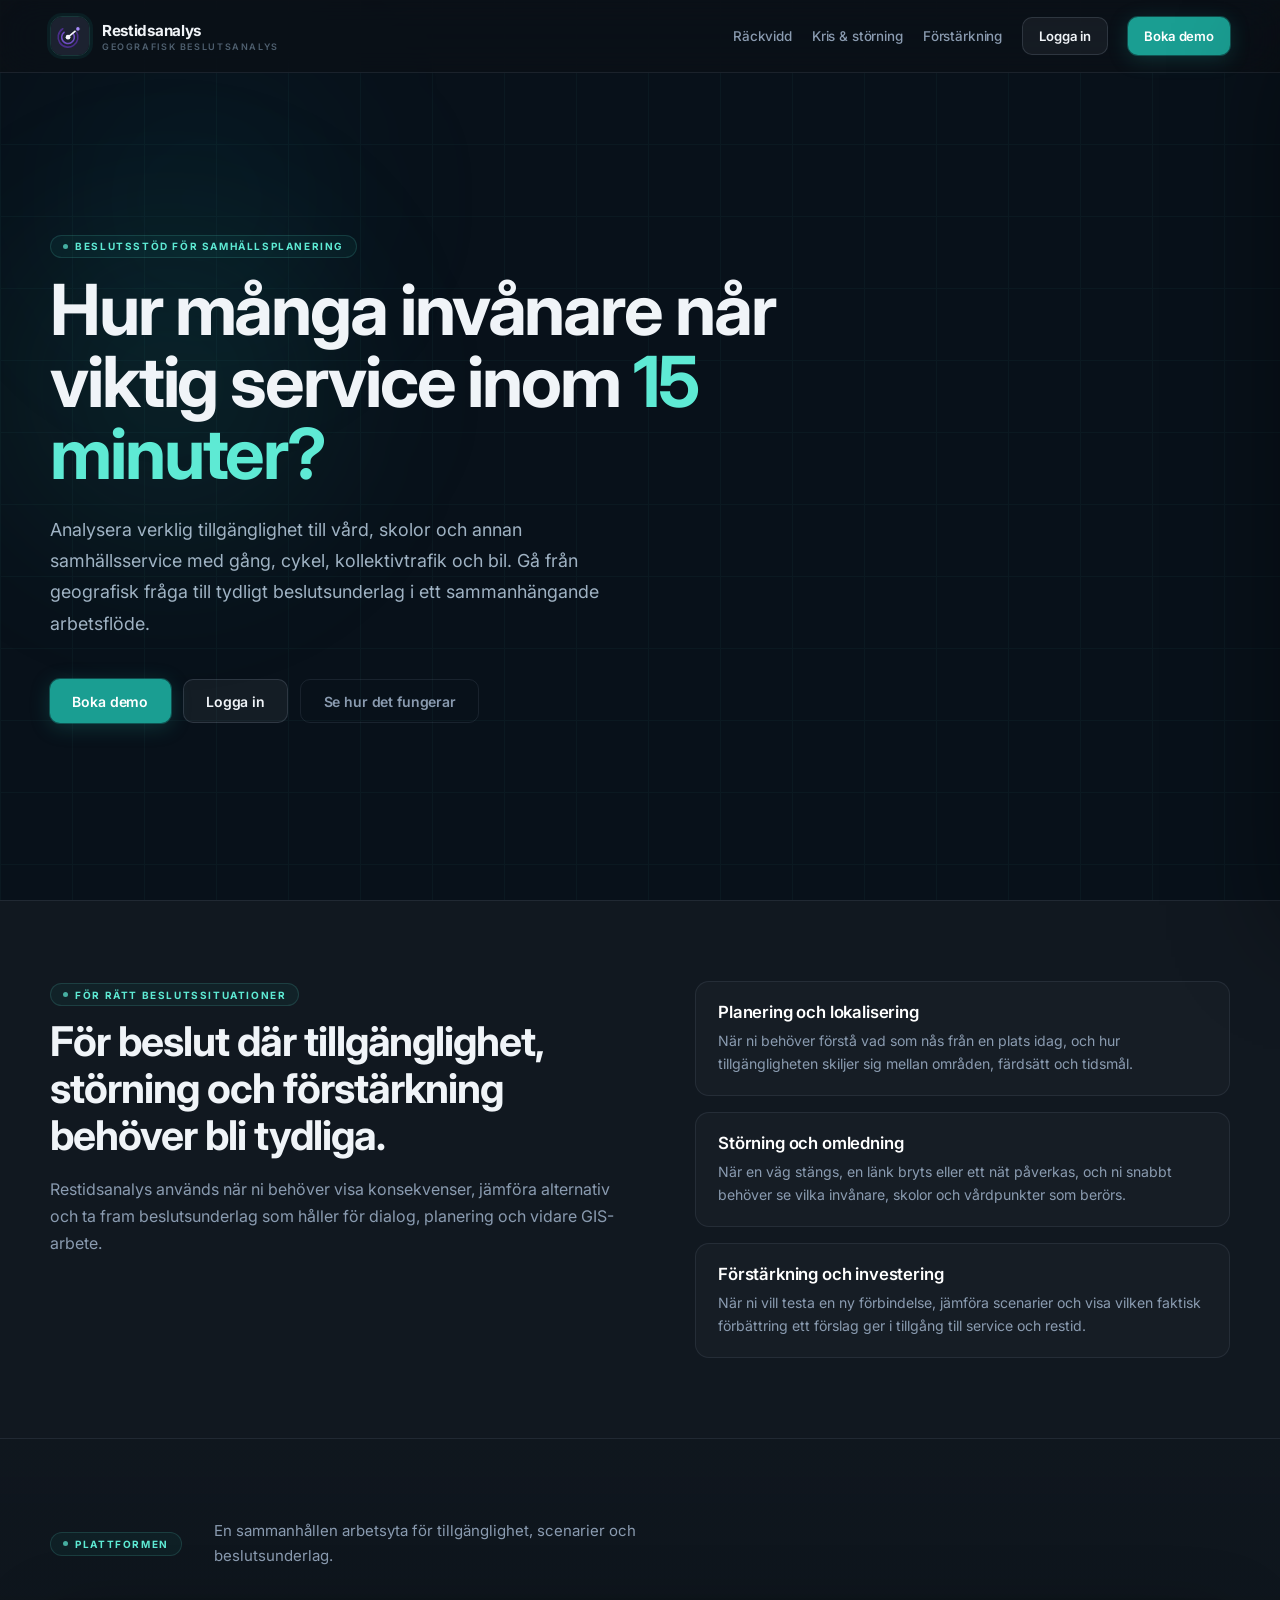
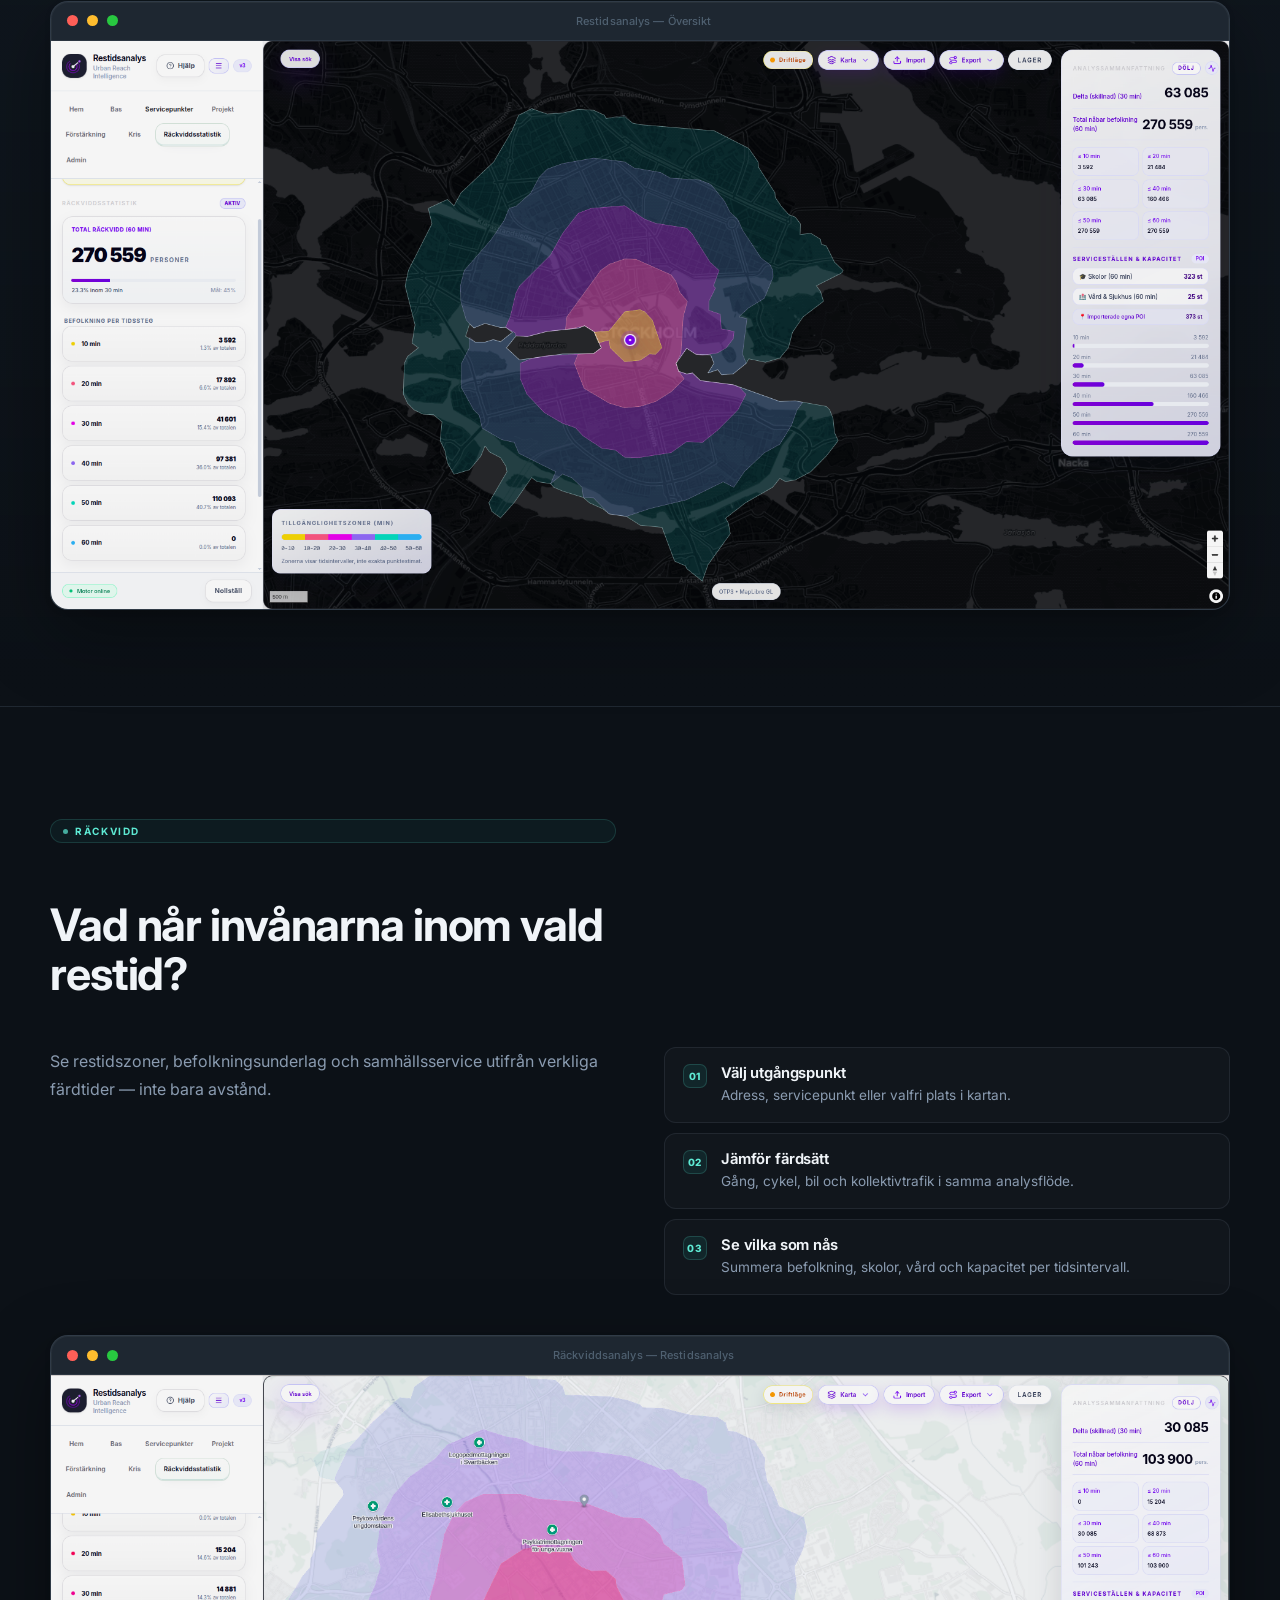
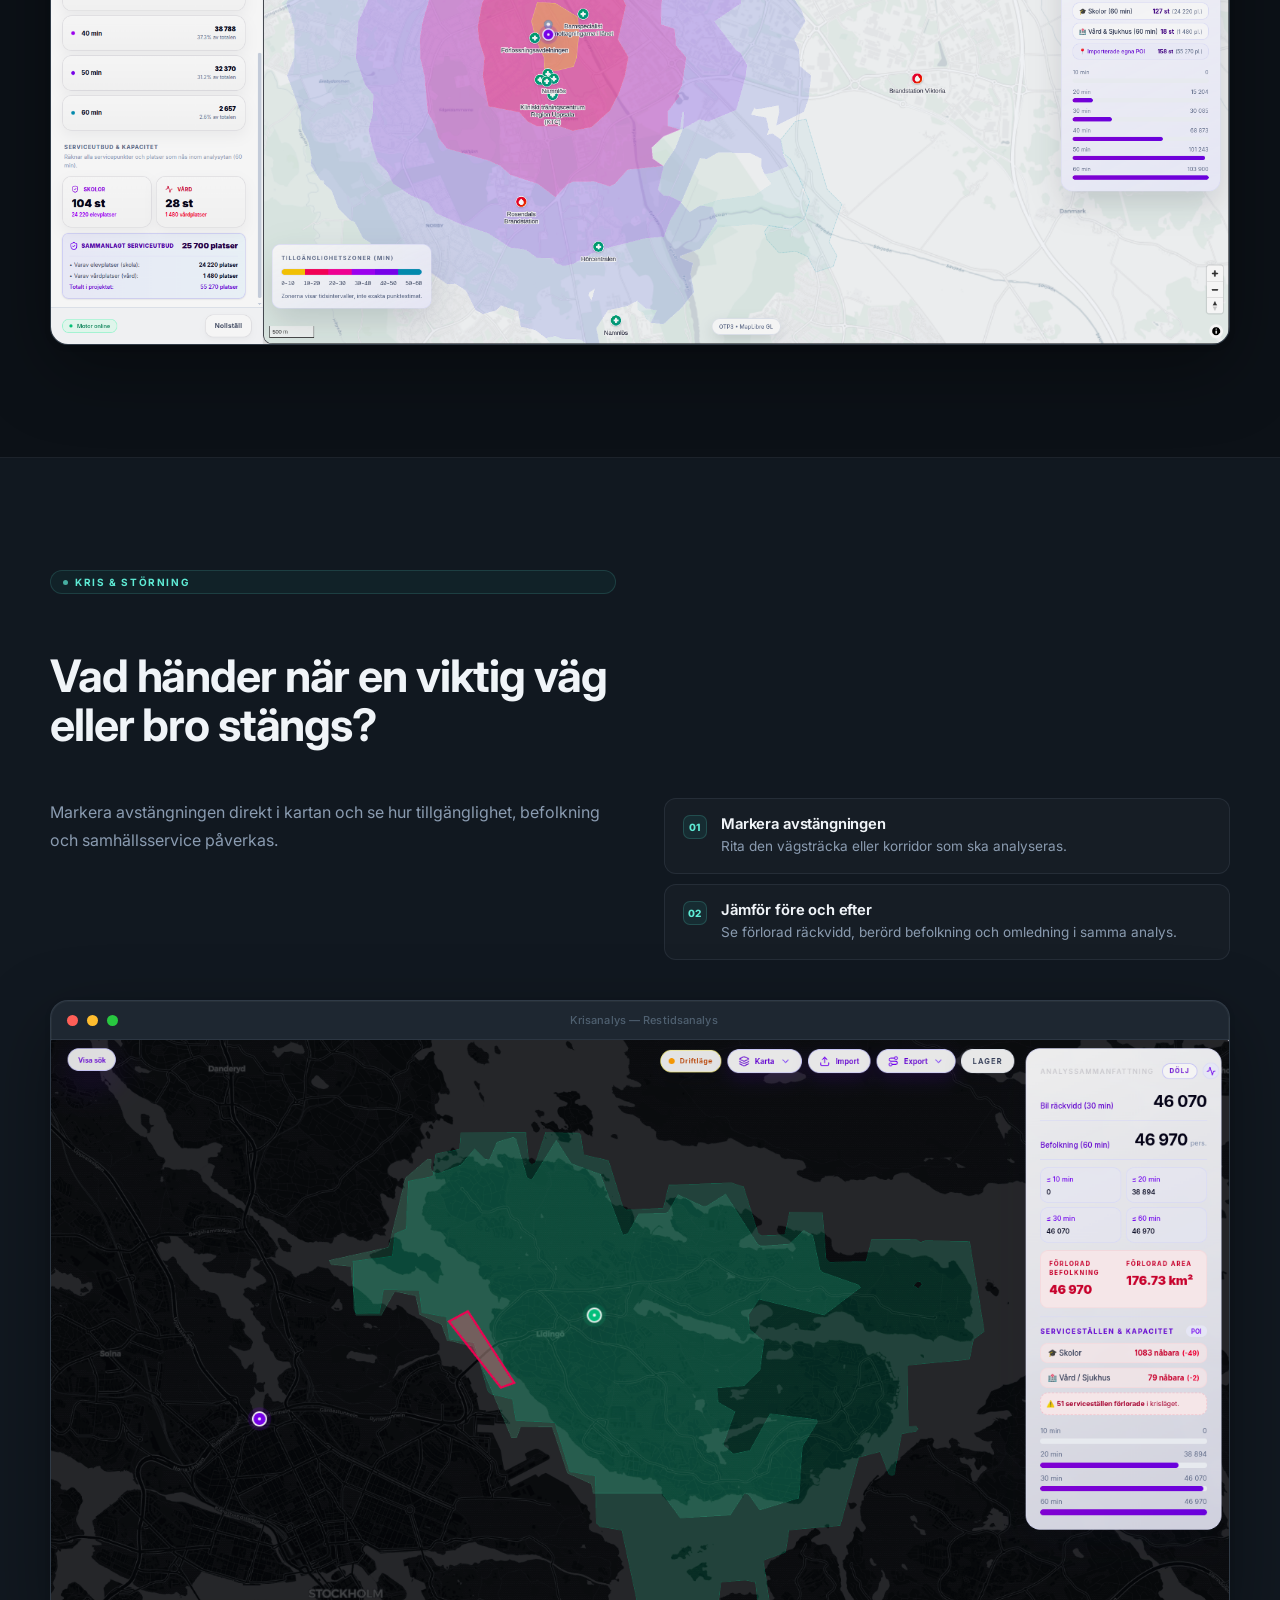
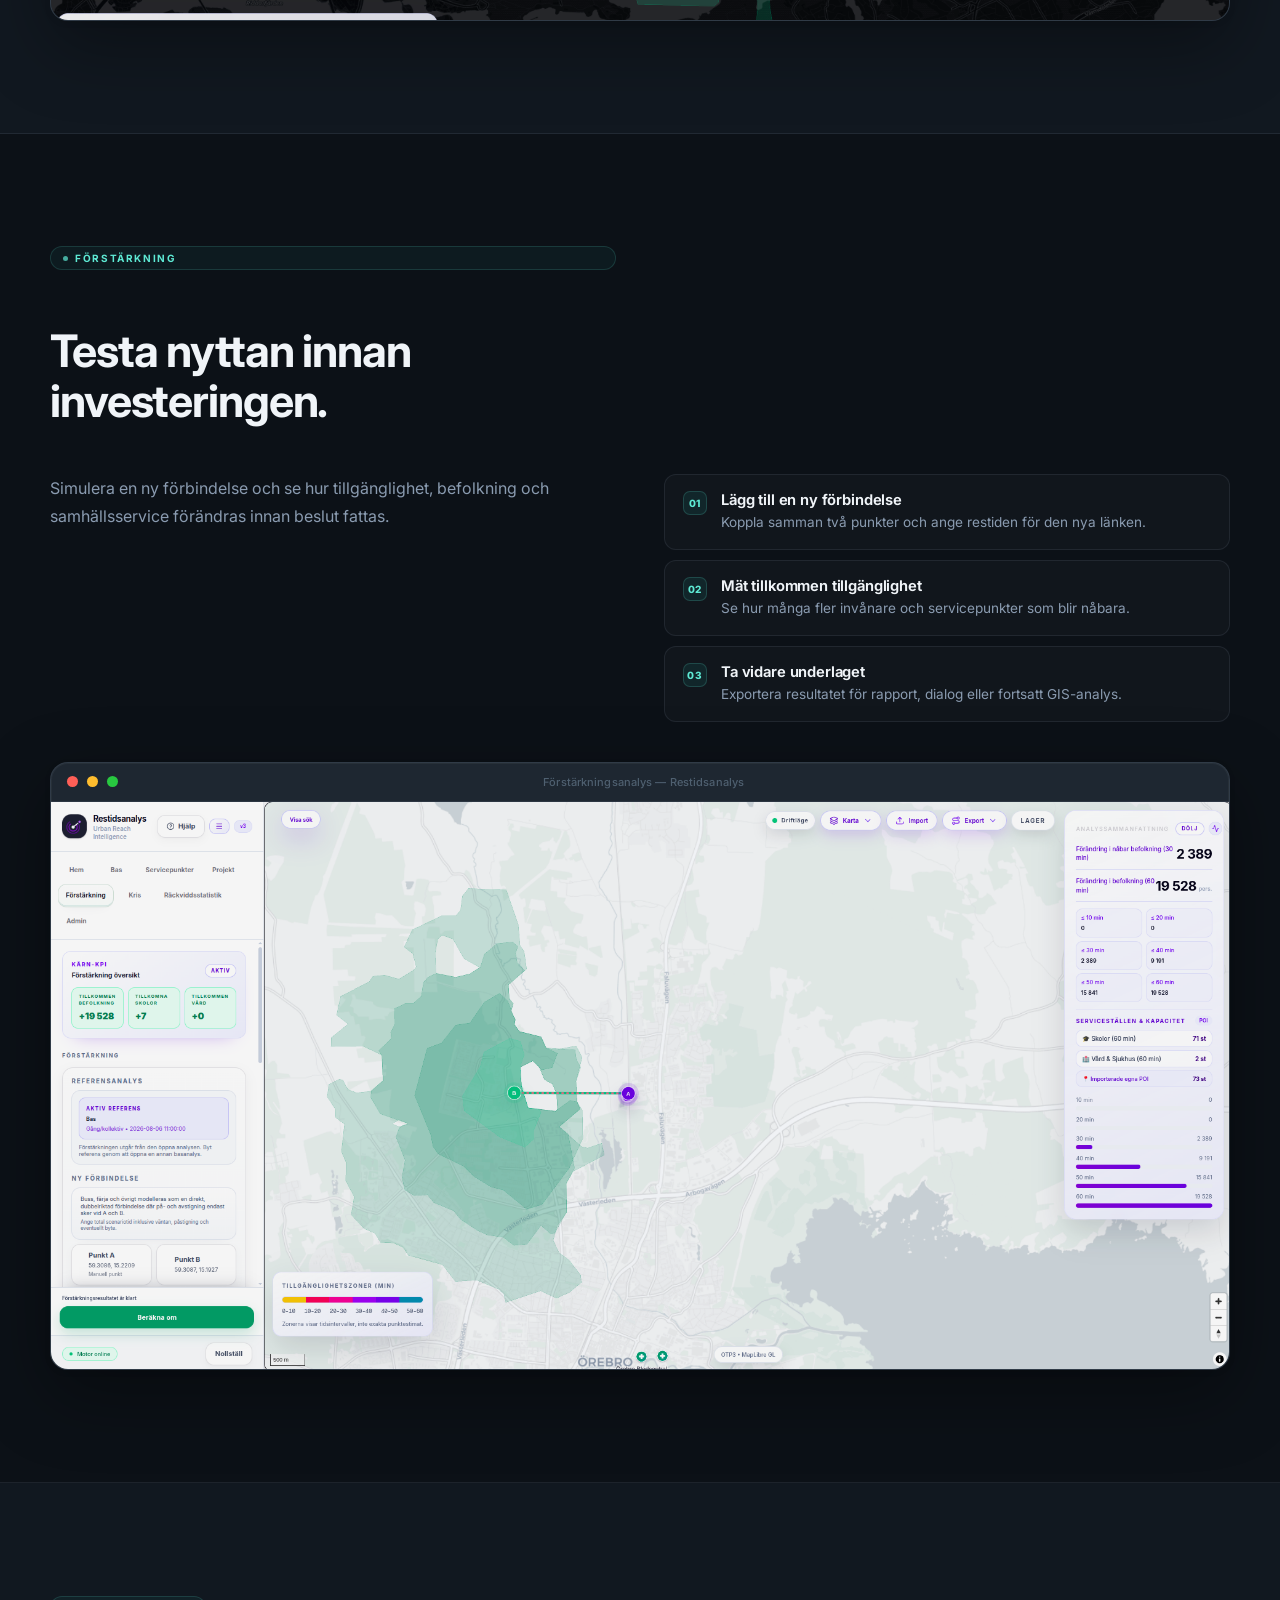
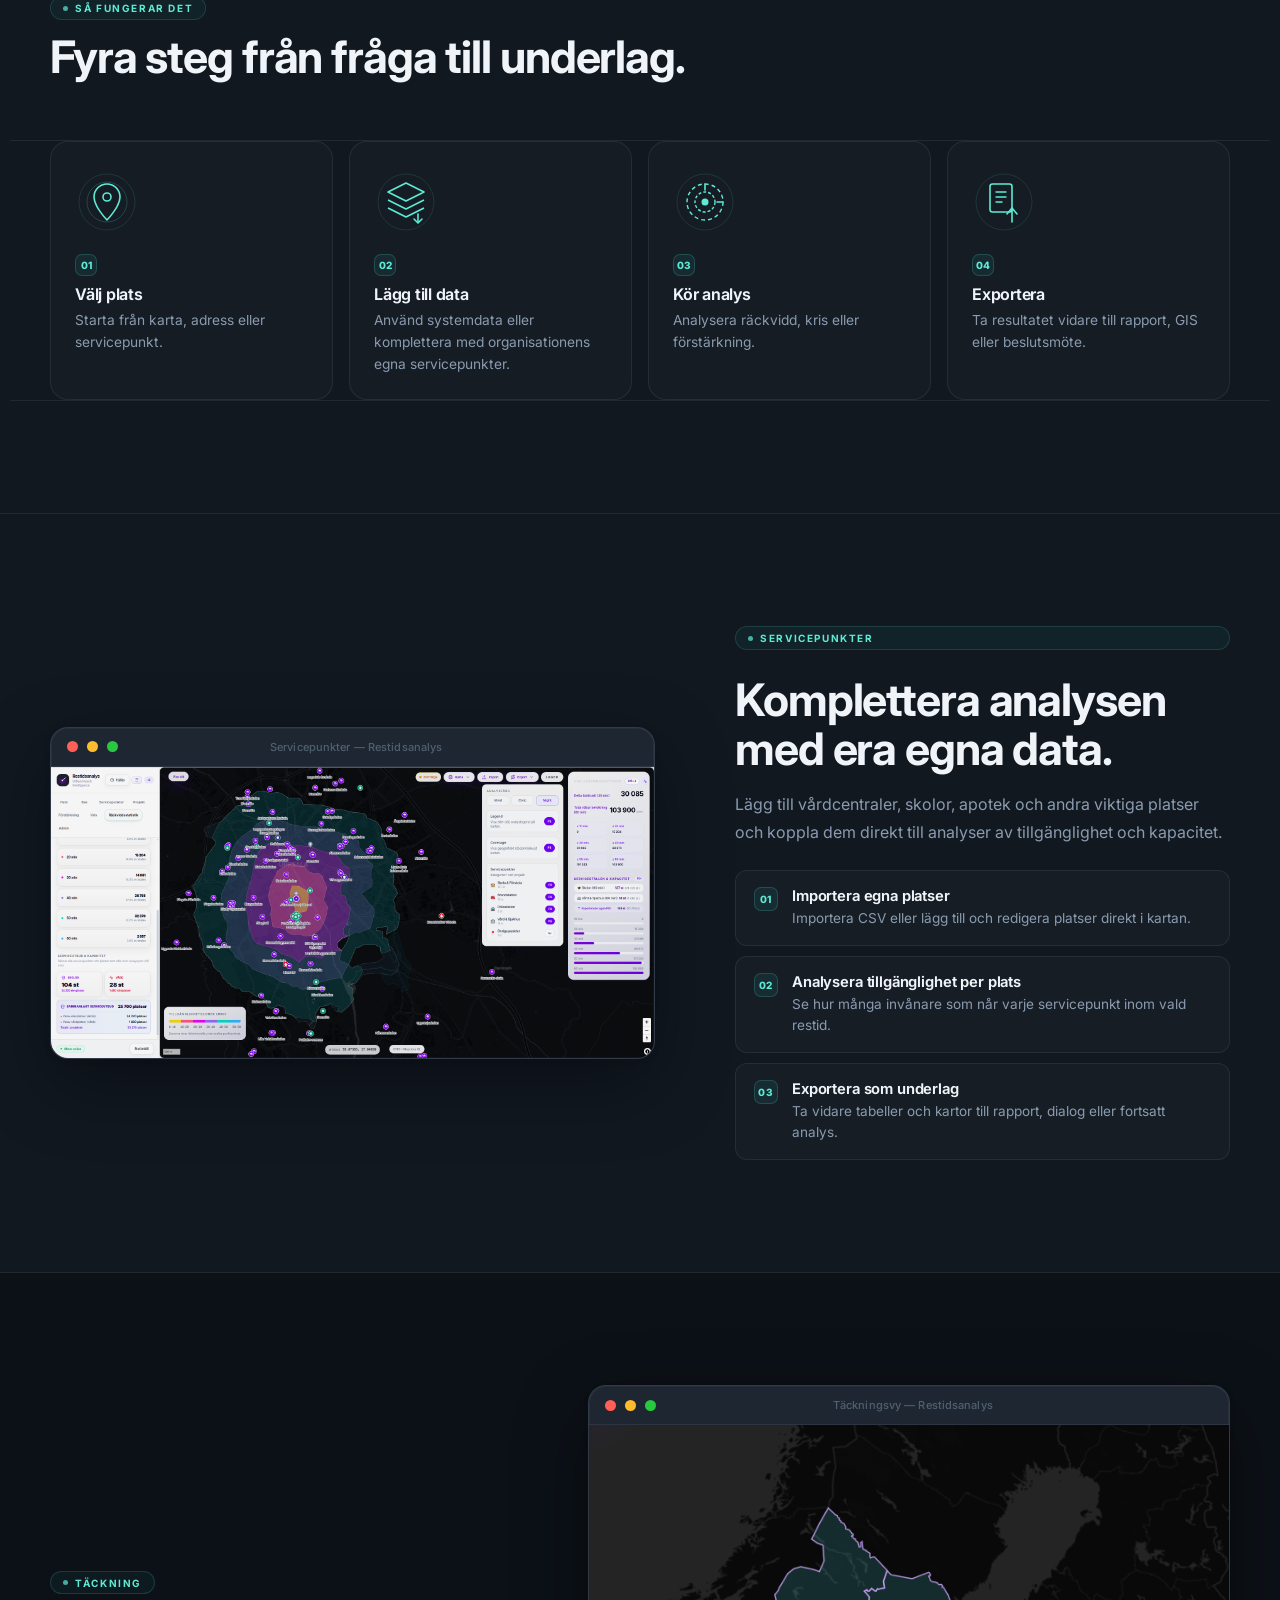
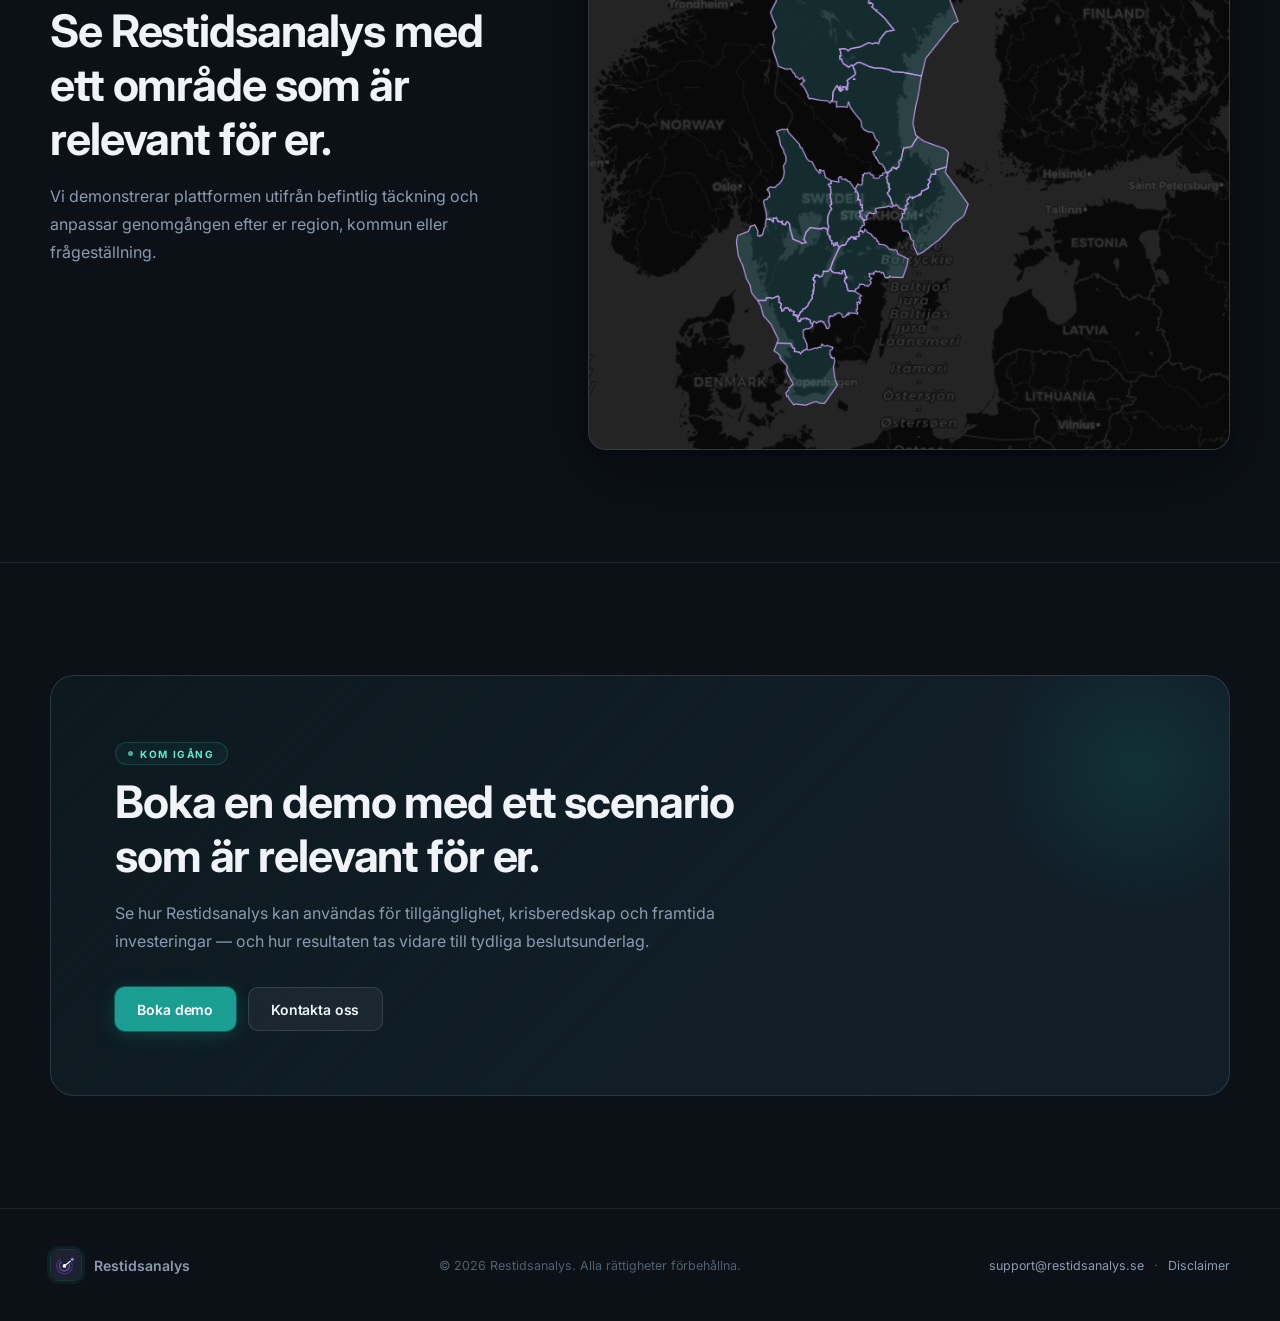
==== index.html @ 9696ba44 "style: remove trust pills from decision situations section" ====
<!DOCTYPE html>
<html lang="sv">
<head>
  <meta charset="UTF-8">
  <meta name="viewport" content="width=device-width, initial-scale=1.0">
  <title>Restidsanalys – Geografiskt beslutsstöd</title>
  <meta name="description" content="Restidsanalys är ett beslutsstöd för kommuner, regioner och samhällsplanering. Förstå tillgänglighet, analysera störningar och testa framtida förbindelser.">
  <link rel="icon" type="image/svg+xml" href="assets/svg/restidsanalys-logo-symbol.svg">
  <link rel="stylesheet" href="style.css">
</head>
<body>

  <nav class="nav" aria-label="Huvudnavigation">
    <div class="nav-inner">
      <a href="#top" class="brand" aria-label="Restidsanalys startsida">
        <img class="brand-mark" src="assets/svg/restidsanalys-logo-symbol.svg" alt="" width="40" height="40">
        <span>
          <span class="brand-title">Restidsanalys</span>
          <span class="brand-subtitle">Geografisk beslutsanalys</span>
        </span>
      </a>
      <div class="nav-links">
        <a href="#reach">Räckvidd</a>
        <a href="#crisis">Kris &amp; störning</a>
        <a href="#reinforcement">Förstärkning</a>
        <button type="button" class="btn btn-secondary btn-small" id="loginLockedButton">Logga in</button>
        <button type="button" class="btn btn-primary btn-small" data-open-contact>Boka demo</button>
      </div>
    </div>
  </nav>

  <main id="top">

    <!-- HERO -->
    <section class="hero">
      <div class="hero-media">
        <video class="hero-video" autoplay muted loop playsinline preload="metadata" aria-label="Kartvy Restidsanalys">
          <source src="assets/video/hero.mp4" type="video/mp4">
        </video>
      </div>
      <div class="hero-overlay"></div>
      <div class="hero-grid"></div>
      <div class="hero-glow hero-glow-one"></div>
      <div class="hero-glow hero-glow-two"></div>
      <div class="hero-content">
        <span class="kicker">Beslutsstöd för samhällsplanering</span>
        <h1>Hur många invånare når viktig service inom <em>15 minuter?</em></h1>
        <p>
          Analysera verklig tillgänglighet till vård, skolor och annan samhällsservice med gång, cykel, kollektivtrafik och bil. Gå från geografisk fråga till tydligt beslutsunderlag i ett sammanhängande arbetsflöde.
        </p>
        <div class="hero-actions">
          <button type="button" class="btn btn-primary" data-open-contact>Boka demo</button>
          <button type="button" class="btn btn-secondary" id="heroLoginButton">Logga in</button>
          <a href="#reach" class="btn btn-ghost">Se hur det fungerar</a>
        </div>
      </div>
    </section>

    <!-- AUDIENCE & DECISION SITUATIONS -->
    <section class="audience-band">
      <div class="audience-inner">
        <div class="audience-text">
          <span class="kicker">För rätt beslutssituationer</span>
          <h2>För beslut där tillgänglighet, störning och förstärkning behöver bli tydliga.</h2>
          <p>
            Restidsanalys används när ni behöver visa konsekvenser, jämföra alternativ och ta fram beslutsunderlag som håller för dialog, planering och vidare GIS-arbete.
          </p>
        </div>
        <div class="decision-cards">
          <div class="decision-card">
            <h3>Planering och lokalisering</h3>
            <p>När ni behöver förstå vad som nås från en plats idag, och hur tillgängligheten skiljer sig mellan områden, färdsätt och tidsmål.</p>
          </div>
          <div class="decision-card">
            <h3>Störning och omledning</h3>
            <p>När en väg stängs, en länk bryts eller ett nät påverkas, och ni snabbt behöver se vilka invånare, skolor och vårdpunkter som berörs.</p>
          </div>
          <div class="decision-card">
            <h3>Förstärkning och investering</h3>
            <p>När ni vill testa en ny förbindelse, jämföra scenarier och visa vilken faktisk förbättring ett förslag ger i tillgång till service och restid.</p>
          </div>
        </div>
      </div>
    </section>

    <!-- PRODUCT OVERVIEW -->
    <section class="overview-section">
      <div class="overview-inner">
        <div class="overview-label">
          <span class="kicker">Plattformen</span>
          <p>En sammanhållen arbetsyta för tillgänglighet, scenarier och beslutsunderlag.</p>
        </div>
        <div class="app-frame overview-frame">
          <div class="app-frame-bar">
            <span class="app-frame-dot"></span>
            <span class="app-frame-dot"></span>
            <span class="app-frame-dot"></span>
            <span class="app-frame-bar-title">Restidsanalys — Översikt</span>
          </div>
          <img class="app-frame-img" src="assets/images/landing-product-overview.png" alt="Restidsanalys produktöversikt — komplett applikationsvy">
        </div>
      </div>
    </section>

    <!-- RÄCKVIDD -->
    <section id="reach" class="feature-block wide">
      <div class="feature-inner">
        <div class="app-frame">
          <div class="app-frame-bar">
            <span class="app-frame-dot"></span>
            <span class="app-frame-dot"></span>
            <span class="app-frame-dot"></span>
            <span class="app-frame-bar-title">Räckviddsanalys — Restidsanalys</span>
          </div>
          <img class="app-frame-img" src="assets/images/landing-bas-desktop.png" alt="Räckviddsanalys i Restidsanalys">
        </div>
        <div class="feature-text">
          <span class="kicker">Räckvidd</span>
          <h2>Vad når invånarna inom vald restid?</h2>
          <p>
            Se restidszoner, befolkningsunderlag och samhällsservice utifrån verkliga färdtider — inte bara avstånd.
          </p>
          <div class="step-list">
            <div class="step-item">
              <span class="step-num">01</span>
              <div class="step-body">
                <h3>Välj utgångspunkt</h3>
                <p>Adress, servicepunkt eller valfri plats i kartan.</p>
              </div>
            </div>
            <div class="step-item">
              <span class="step-num">02</span>
              <div class="step-body">
                <h3>Jämför färdsätt</h3>
                <p>Gång, cykel, bil och kollektivtrafik i samma analysflöde.</p>
              </div>
            </div>
            <div class="step-item">
              <span class="step-num">03</span>
              <div class="step-body">
                <h3>Se vilka som nås</h3>
                <p>Summera befolkning, skolor, vård och kapacitet per tidsintervall.</p>
              </div>
            </div>
          </div>
        </div>
      </div>
    </section>

    <!-- KRIS & STÖRNING -->
    <section id="crisis" class="feature-block alt wide">
      <div class="feature-inner">
        <div class="app-frame">
          <div class="app-frame-bar">
            <span class="app-frame-dot"></span>
            <span class="app-frame-dot"></span>
            <span class="app-frame-dot"></span>
            <span class="app-frame-bar-title">Krisanalys — Restidsanalys</span>
          </div>
          <img class="app-frame-img" src="assets/images/landing-kris-desktop.png" alt="Krisanalys med störning och omledning">
        </div>
        <div class="feature-text">
          <span class="kicker">Kris &amp; störning</span>
          <h2>Vad händer när en viktig väg eller bro stängs?</h2>
          <p>
            Markera avstängningen direkt i kartan och se hur tillgänglighet, befolkning och samhällsservice påverkas.
          </p>
          <div class="step-list">
            <div class="step-item">
              <span class="step-num">01</span>
              <div class="step-body">
                <h3>Markera avstängningen</h3>
                <p>Rita den vägsträcka eller korridor som ska analyseras.</p>
              </div>
            </div>
            <div class="step-item">
              <span class="step-num">02</span>
              <div class="step-body">
                <h3>Jämför före och efter</h3>
                <p>Se förlorad räckvidd, berörd befolkning och omledning i samma analys.</p>
              </div>
            </div>
          </div>
        </div>
      </div>
    </section>

    <!-- FÖRSTÄRKNING -->
    <section id="reinforcement" class="feature-block wide">
      <div class="feature-inner">
        <div class="app-frame">
          <div class="app-frame-bar">
            <span class="app-frame-dot"></span>
            <span class="app-frame-dot"></span>
            <span class="app-frame-dot"></span>
            <span class="app-frame-bar-title">Förstärkningsanalys — Restidsanalys</span>
          </div>
          <img class="app-frame-img" src="assets/images/landing-forstarkning-desktop.png" alt="Förstärkningsanalys i Restidsanalys">
        </div>
        <div class="feature-text">
          <span class="kicker">Förstärkning</span>
          <h2>Testa nyttan innan investeringen.</h2>
          <p>
            Simulera en ny förbindelse och se hur tillgänglighet, befolkning och samhällsservice förändras innan beslut fattas.
          </p>
          <div class="step-list">
            <div class="step-item">
              <span class="step-num">01</span>
              <div class="step-body">
                <h3>Lägg till en ny förbindelse</h3>
                <p>Koppla samman två punkter och ange restiden för den nya länken.</p>
              </div>
            </div>
            <div class="step-item">
              <span class="step-num">02</span>
              <div class="step-body">
                <h3>Mät tillkommen tillgänglighet</h3>
                <p>Se hur många fler invånare och servicepunkter som blir nåbara.</p>
              </div>
            </div>
            <div class="step-item">
              <span class="step-num">03</span>
              <div class="step-body">
                <h3>Ta vidare underlaget</h3>
                <p>Exportera resultatet för rapport, dialog eller fortsatt GIS-analys.</p>
              </div>
            </div>
          </div>
        </div>
      </div>
    </section>

    <!-- SÅ FUNGERAR DET -->
    <section id="how" class="how-section">
      <div class="how-header">
        <span class="kicker">Så fungerar det</span>
        <h2>Fyra steg från fråga till underlag.</h2>
      </div>
      <div class="how-steps">

        <div class="how-step">
          <div class="how-step-icon">
            <!-- Icon: map pin with pulse rings -->
            <svg viewBox="0 0 64 64" fill="none" xmlns="http://www.w3.org/2000/svg" aria-hidden="true">
              <circle cx="32" cy="32" r="28" stroke="currentColor" stroke-width="1" opacity="0.12"/>
              <circle cx="32" cy="32" r="20" stroke="currentColor" stroke-width="1" opacity="0.2"/>
              <path d="M32 14c-7.18 0-13 5.82-13 13 0 9.75 13 23 13 23s13-13.25 13-23c0-7.18-5.82-13-13-13z" stroke="currentColor" stroke-width="1.6" stroke-linejoin="round"/>
              <circle cx="32" cy="27" r="4" stroke="currentColor" stroke-width="1.6"/>
            </svg>
          </div>
          <div class="how-step-body">
            <span class="how-step-num">01</span>
            <h3>Välj plats</h3>
            <p>Starta från karta, adress eller servicepunkt.</p>
          </div>
        </div>

        <div class="how-step">
          <div class="how-step-icon">
            <!-- Icon: layers / import data -->
            <svg viewBox="0 0 64 64" fill="none" xmlns="http://www.w3.org/2000/svg" aria-hidden="true">
              <circle cx="32" cy="32" r="28" stroke="currentColor" stroke-width="1" opacity="0.12"/>
              <path d="M14 38l18 9 18-9" stroke="currentColor" stroke-width="1.6" stroke-linejoin="round"/>
              <path d="M14 30l18 9 18-9" stroke="currentColor" stroke-width="1.6" stroke-linejoin="round"/>
              <path d="M14 22l18-9 18 9-18 9-18-9z" stroke="currentColor" stroke-width="1.6" stroke-linejoin="round"/>
              <line x1="44" y1="44" x2="44" y2="52" stroke="currentColor" stroke-width="1.6" stroke-linecap="round"/>
              <polyline points="40,49 44,53 48,49" stroke="currentColor" stroke-width="1.6" stroke-linecap="round" stroke-linejoin="round"/>
            </svg>
          </div>
          <div class="how-step-body">
            <span class="how-step-num">02</span>
            <h3>Lägg till data</h3>
            <p>Använd systemdata eller komplettera med organisationens egna servicepunkter.</p>
          </div>
        </div>

        <div class="how-step">
          <div class="how-step-icon">
            <!-- Icon: isochrone rings / analysis -->
            <svg viewBox="0 0 64 64" fill="none" xmlns="http://www.w3.org/2000/svg" aria-hidden="true">
              <circle cx="32" cy="32" r="28" stroke="currentColor" stroke-width="1" opacity="0.12"/>
              <circle cx="32" cy="32" r="18" stroke="currentColor" stroke-width="1.4" stroke-dasharray="4 3"/>
              <circle cx="32" cy="32" r="10" stroke="currentColor" stroke-width="1.4" stroke-dasharray="3 2"/>
              <circle cx="32" cy="32" r="3.5" fill="currentColor"/>
              <line x1="32" y1="20" x2="32" y2="14" stroke="currentColor" stroke-width="1.6" stroke-linecap="round"/>
              <line x1="44" y1="32" x2="50" y2="32" stroke="currentColor" stroke-width="1.6" stroke-linecap="round"/>
            </svg>
          </div>
          <div class="how-step-body">
            <span class="how-step-num">03</span>
            <h3>Kör analys</h3>
            <p>Analysera räckvidd, kris eller förstärkning.</p>
          </div>
        </div>

        <div class="how-step">
          <div class="how-step-icon">
            <!-- Icon: document export with arrow -->
            <svg viewBox="0 0 64 64" fill="none" xmlns="http://www.w3.org/2000/svg" aria-hidden="true">
              <circle cx="32" cy="32" r="28" stroke="currentColor" stroke-width="1" opacity="0.12"/>
              <rect x="18" y="14" width="22" height="28" rx="2.5" stroke="currentColor" stroke-width="1.6"/>
              <line x1="24" y1="22" x2="34" y2="22" stroke="currentColor" stroke-width="1.4" stroke-linecap="round"/>
              <line x1="24" y1="27" x2="34" y2="27" stroke="currentColor" stroke-width="1.4" stroke-linecap="round"/>
              <line x1="24" y1="32" x2="30" y2="32" stroke="currentColor" stroke-width="1.4" stroke-linecap="round"/>
              <line x1="40" y1="38" x2="40" y2="52" stroke="currentColor" stroke-width="1.6" stroke-linecap="round"/>
              <polyline points="35,44 40,38 45,44" stroke="currentColor" stroke-width="1.6" stroke-linecap="round" stroke-linejoin="round"/>
            </svg>
          </div>
          <div class="how-step-body">
            <span class="how-step-num">04</span>
            <h3>Exportera</h3>
            <p>Ta resultatet vidare till rapport, GIS eller beslutsmöte.</p>
          </div>
        </div>

      </div>
    </section>

    <!-- SERVICEPUNKTER -->
    <section id="servicepunkter" class="feature-block alt">
      <div class="feature-inner">
        <div class="app-frame">
          <div class="app-frame-bar">
            <span class="app-frame-dot"></span>
            <span class="app-frame-dot"></span>
            <span class="app-frame-dot"></span>
            <span class="app-frame-bar-title">Servicepunkter — Restidsanalys</span>
          </div>
          <img class="app-frame-img" src="assets/images/landing-servicepunkter-desktop.png" alt="Servicepunkter i Restidsanalys">
        </div>
        <div class="feature-text">
          <span class="kicker">Servicepunkter</span>
          <h2>Komplettera analysen med era egna data.</h2>
          <p>
            Lägg till vårdcentraler, skolor, apotek och andra viktiga platser och koppla dem direkt till analyser av tillgänglighet och kapacitet.
          </p>
          <div class="step-list">
            <div class="step-item">
              <span class="step-num">01</span>
              <div class="step-body">
                <h3>Importera egna platser</h3>
                <p>Importera CSV eller lägg till och redigera platser direkt i kartan.</p>
              </div>
            </div>
            <div class="step-item">
              <span class="step-num">02</span>
              <div class="step-body">
                <h3>Analysera tillgänglighet per plats</h3>
                <p>Se hur många invånare som når varje servicepunkt inom vald restid.</p>
              </div>
            </div>
            <div class="step-item">
              <span class="step-num">03</span>
              <div class="step-body">
                <h3>Exportera som underlag</h3>
                <p>Ta vidare tabeller och kartor till rapport, dialog eller fortsatt analys.</p>
              </div>
            </div>
          </div>
        </div>
      </div>
    </section>

    <!-- TÄCKNING -->
    <section class="coverage-section">
      <div class="coverage-inner">
        <div class="coverage-text">
          <span class="kicker">Täckning</span>
          <h2>Se Restidsanalys med ett område som är relevant för er.</h2>
          <p>
            Vi demonstrerar plattformen utifrån befintlig täckning och anpassar genomgången efter er region, kommun eller frågeställning.
          </p>
        </div>
        <div class="app-frame">
          <div class="app-frame-bar">
            <span class="app-frame-dot"></span>
            <span class="app-frame-dot"></span>
            <span class="app-frame-dot"></span>
            <span class="app-frame-bar-title">Täckningsvy — Restidsanalys</span>
          </div>
          <img class="app-frame-img" src="assets/images/landing-coverage-dark.png" alt="Täckningsvy — Restidsanalys">
        </div>
      </div>
    </section>

    <!-- CTA -->
    <section id="cta" class="cta-section">
      <div class="cta-card">
        <div class="cta-inner">
          <span class="kicker">Kom igång</span>
          <h2>Boka en demo med ett scenario som är relevant för er.</h2>
          <p>
            Se hur Restidsanalys kan användas för tillgänglighet, krisberedskap och framtida investeringar — och hur resultaten tas vidare till tydliga beslutsunderlag.
          </p>
          <div class="cta-actions">
            <button type="button" class="btn btn-primary" data-open-contact>Boka demo</button>
            <button type="button" class="btn btn-secondary" data-open-contact>Kontakta oss</button>
          </div>
        </div>
      </div>
    </section>

  </main>

  <footer class="footer">
    <div class="footer-inner">
      <div class="footer-brand brand">
        <img class="brand-mark small" src="assets/svg/restidsanalys-logo-symbol.svg" alt="" width="32" height="32">
        <span>Restidsanalys</span>
      </div>
      <div>© 2026 Restidsanalys. Alla rättigheter förbehållna.</div>
      <div>
        <a href="mailto:support@restidsanalys.se">support@restidsanalys.se</a>
        &ensp;·&ensp;
        <a href="mailto:support@restidsanalys.se?subject=Disclaimer%20-%20Restidsanalys">Disclaimer</a>
      </div>
    </div>
  </footer>

  <!-- LOGIN MODAL -->
  <div class="login-modal" id="loginLockedModal" aria-hidden="true">
    <div class="modal-backdrop" data-close-login></div>
    <div class="modal-card" role="dialog" aria-modal="true" aria-labelledby="loginLockedTitle">
      <button type="button" class="modal-close" data-close-login aria-label="Stäng">×</button>
      <span class="kicker">Inloggning</span>
      <h2 id="loginLockedTitle">Åtkomst efter demo</h2>
      <p>Restidsanalys öppnas för pilot- och kundkonton efter en första genomgång. Kontakta oss så hjälper vi er att sätta upp rätt åtkomst.</p>
      <div class="modal-actions">
        <button type="button" class="btn btn-primary" data-open-contact data-close-login>Boka demo</button>
        <a href="mailto:support@restidsanalys.se?subject=Login%20-%20Restidsanalys" class="btn btn-secondary">Mejla oss</a>
      </div>
    </div>
  </div>

  <!-- CONTACT DRAWER -->
  <div class="contact-drawer" id="contactDrawer" aria-hidden="true">
    <div class="drawer-backdrop" data-close-contact></div>
    <aside class="drawer-panel" role="dialog" aria-modal="true" aria-labelledby="contactDrawerTitle">
      <button type="button" class="modal-close" data-close-contact aria-label="Stäng">×</button>
      <span class="kicker">Kontakt</span>
      <h2 id="contactDrawerTitle">Boka demo eller begär offert</h2>
      <p>Berätta kort om organisationen och vad ni vill analysera, så återkommer vi med ett lämpligt upplägg.</p>
      <form class="drawer-form" id="contactForm">
        <label>
          Namn
          <input id="contactName" type="text" autocomplete="name" required>
        </label>
        <label>
          E-post
          <input id="contactEmail" type="email" autocomplete="email" required>
        </label>
        <label>
          Organisation
          <input id="contactOrganization" type="text" autocomplete="organization">
        </label>
        <label>
          Meddelande
          <textarea id="contactMessage" rows="5" required placeholder="Exempel: Vi vill analysera tillgänglighet till vård i vår kommun och se hur vägavstängningar påverkar invånarna."></textarea>
        </label>
        <button type="submit" class="btn btn-primary full">Skicka förfrågan</button>
        <p class="form-note">Knappen öppnar ett förberett e-postmeddelande direkt i din e-postklient.</p>
        <p class="form-note">Ni kan även nå oss på <a href="mailto:support@restidsanalys.se">support@restidsanalys.se</a>.</p>
      </form>
    </aside>
  </div>

  <script>
    const loginButtons = [document.getElementById("loginLockedButton"), document.getElementById("heroLoginButton")].filter(Boolean);
    const loginModal = document.getElementById("loginLockedModal");
    const contactDrawer = document.getElementById("contactDrawer");

    function setModalOpen(element, isOpen) {
      element.setAttribute("aria-hidden", isOpen ? "false" : "true");
      document.body.classList.toggle("modal-open", isOpen);
    }

    function openContact() { setModalOpen(contactDrawer, true); }

    loginButtons.forEach(function(btn) {
      btn.addEventListener("click", function() { setModalOpen(loginModal, true); });
    });

    document.querySelectorAll("[data-open-contact]").forEach(function(btn) {
      btn.addEventListener("click", openContact);
    });

    document.querySelectorAll("[data-close-login]").forEach(function(btn) {
      btn.addEventListener("click", function() { setModalOpen(loginModal, false); });
    });

    document.querySelectorAll("[data-close-contact]").forEach(function(btn) {
      btn.addEventListener("click", function() { setModalOpen(contactDrawer, false); });
    });

    document.addEventListener("keydown", function(e) {
      if (e.key === "Escape") {
        setModalOpen(loginModal, false);
        setModalOpen(contactDrawer, false);
      }
    });

    document.getElementById("contactForm").addEventListener("submit", function(e) {
      e.preventDefault();
      const name = document.getElementById("contactName").value.trim();
      const email = document.getElementById("contactEmail").value.trim();
      const organization = document.getElementById("contactOrganization").value.trim();
      const message = document.getElementById("contactMessage").value.trim();
      if (!name || !email || !message) return;
      const body = [
        "Hej,", "",
        "Vi vill kontakta Restidsanalys.", "",
        "Namn: " + name,
        "E-post: " + email,
        "Organisation: " + (organization || "-"), "",
        "Meddelande:", message, "",
        "Vänliga hälsningar,", name
      ].join("\n");
      window.location.href = "mailto:support@restidsanalys.se?subject=" + encodeURIComponent("Kontakt - Restidsanalys") + "&body=" + encodeURIComponent(body);
    });
  </script>
</body>
</html>
---- style.css ----
@import url("https://fonts.googleapis.com/css2?family=Inter:ital,opsz,wght@0,14..32,300..900;1,14..32,300..900&display=swap");

*, *::before, *::after { box-sizing: border-box; }

:root {
  --bg:        #0c1117;
  --surface:   #111820;
  --surface-2: #17202a;
  --border:    rgba(148,163,184,0.12);
  --border-md: rgba(148,163,184,0.20);
  --text:      #f0f4f8;
  --muted:     #8a9bb0;
  --faint:     #4f6070;
  --accent:    #1a9e92;
  --accent-2:  #0f766e;
  --accent-glow: rgba(26,158,146,0.18);
  --teal:      #5eead4;
}

html { scroll-behavior: smooth; }

body {
  margin: 0;
  background: var(--bg);
  color: var(--text);
  font-family: "Inter", system-ui, sans-serif;
  font-optical-sizing: auto;
  -webkit-font-smoothing: antialiased;
  overflow-x: hidden;
}
body.modal-open { overflow: hidden; }
a, button { font: inherit; }
a { color: inherit; }
button { cursor: pointer; }

/* ── LAYOUT CONTAINER ─────────────────────────────────────── */
.container {
  width: min(100%, 1260px);
  margin: 0 auto;
  padding-left: 2.5rem;
  padding-right: 2.5rem;
}

/* ── NAV ──────────────────────────────────────────────────── */
.nav {
  position: fixed;
  inset: 0 0 auto;
  z-index: 50;
  border-bottom: 1px solid var(--border);
  background: rgba(12,17,23,0.82);
  backdrop-filter: blur(20px) saturate(1.4);
}
.nav-inner {
  display: flex;
  align-items: center;
  justify-content: space-between;
  gap: 1.5rem;
  height: 72px;
  width: min(100%, 1260px);
  margin: 0 auto;
  padding: 0 2.5rem;
}
.brand, .footer-brand {
  display: inline-flex;
  align-items: center;
  gap: 0.75rem;
  text-decoration: none;
}
.brand-mark {
  width: 40px; height: 40px;
  border-radius: 12px;
  display: block; flex: 0 0 auto;
  object-fit: contain;
  border: 1px solid rgba(94,234,212,0.18);
  box-shadow: 0 0 0 3px rgba(26,158,146,0.10);
}
.brand-mark.small { width: 32px; height: 32px; border-radius: 9px; }
.brand-title, .brand-subtitle { display: block; }
.brand-title { font-size: 0.95rem; font-weight: 700; letter-spacing: -0.02em; }
.brand-subtitle {
  margin-top: 1px;
  color: var(--faint);
  font-size: 9px; font-weight: 600;
  letter-spacing: 0.18em;
  text-transform: uppercase;
}
.nav-links { display: flex; align-items: center; gap: 1.25rem; }
.nav-links a {
  color: var(--muted); font-size: 0.84rem; font-weight: 500;
  text-decoration: none; letter-spacing: -0.01em;
  transition: color 0.15s;
}
.nav-links a:hover { color: var(--text); }

/* ── BUTTONS ──────────────────────────────────────────────── */
.btn {
  min-height: 44px;
  display: inline-flex; align-items: center; justify-content: center;
  gap: 0.5rem;
  border-radius: 10px; border: 0;
  padding: 0.75rem 1.4rem;
  font-size: 0.875rem; font-weight: 600;
  letter-spacing: -0.01em;
  text-decoration: none;
  transition: transform 0.15s, background 0.15s, border-color 0.15s, opacity 0.15s;
  white-space: nowrap;
}
.btn:hover { transform: translateY(-1px); }
.btn-primary {
  background: var(--accent);
  color: #fff;
  box-shadow: 0 0 0 1px rgba(26,158,146,0.4), 0 4px 20px rgba(26,158,146,0.25);
}
.btn-primary:hover { background: #158f84; }
.btn-secondary {
  background: rgba(255,255,255,0.05);
  border: 1px solid var(--border-md);
  color: var(--text);
}
.btn-secondary:hover { background: rgba(255,255,255,0.09); }
.btn-ghost {
  background: transparent;
  border: 1px solid var(--border);
  color: var(--muted);
}
.btn-ghost:hover { color: var(--text); border-color: var(--border-md); }
.btn-small { min-height: 38px; padding: 0.55rem 1rem; font-size: 0.82rem; }
.btn.full { width: 100%; }

/* ── KICKER ───────────────────────────────────────────────── */
.kicker {
  display: inline-flex;
  align-items: center; gap: 0.45rem;
  border: 1px solid rgba(94,234,212,0.15);
  border-radius: 999px;
  background: rgba(26,158,146,0.08);
  padding: 0.3rem 0.75rem;
  color: var(--teal);
  font-size: 10px; font-weight: 700;
  letter-spacing: 0.16em;
  text-transform: uppercase;
}
.kicker::before {
  content: "";
  width: 5px; height: 5px;
  border-radius: 50%;
  background: var(--teal);
  opacity: 0.7;
}

/* ── HERO ─────────────────────────────────────────────────── */
.hero {
  position: relative;
  min-height: 100svh;
  overflow: hidden;
  display: flex; align-items: center;
  padding-top: 72px;
  background: #08111a;
}
.hero-media, .hero-overlay, .hero-grid, .hero-glow { position: absolute; inset: 0; }
.hero-video {
  width: 100%; height: 100%;
  display: block; object-fit: cover;
  filter: saturate(0.9) brightness(0.85) contrast(1.05);
}
.hero-overlay {
  background:
    linear-gradient(100deg, rgba(8,17,26,0.82) 0%, rgba(8,17,26,0.55) 40%, rgba(8,17,26,0.2) 70%),
    linear-gradient(180deg, rgba(8,17,26,0.3) 0%, transparent 30%, rgba(8,17,26,0.55) 100%);
}
.hero-grid {
  opacity: 0.035;
  background-image:
    linear-gradient(var(--teal) 1px, transparent 1px),
    linear-gradient(90deg, var(--teal) 1px, transparent 1px);
  background-size: 72px 72px;
}
.hero-glow { pointer-events: none; }
.hero-glow-one {
  width: 500px; height: 500px; left: -80px; top: 15%;
  border-radius: 50%;
  background: radial-gradient(circle, rgba(26,158,146,0.14) 0%, transparent 70%);
  filter: blur(60px);
}
.hero-glow-two {
  width: 400px; height: 400px; right: 5%; bottom: 5%;
  border-radius: 50%;
  background: radial-gradient(circle, rgba(6,182,212,0.08) 0%, transparent 70%);
  filter: blur(80px);
}
.hero-content {
  position: relative; z-index: 2;
  width: min(100%, 1260px);
  margin: 0 auto;
  padding: 5rem 2.5rem 6rem;
}
.hero-content h1 {
  max-width: 820px; margin: 1rem 0 0;
  font-size: clamp(2.4rem, 5.5vw, 4.75rem);
  font-weight: 700; line-height: 1.02; letter-spacing: -0.03em;
}
.hero-content h1 em { font-style: normal; color: var(--teal); }
.hero-content p {
  max-width: 600px; margin: 1.5rem 0 0;
  color: rgba(176,196,214,0.9);
  font-size: clamp(1rem, 1.8vw, 1.12rem);
  font-weight: 400; line-height: 1.75;
}
.hero-actions { display: flex; flex-wrap: wrap; gap: 0.75rem; margin-top: 2.5rem; }

/* ── AUDIENCE & DECISION SITUATIONS ───────────────────────── */
.audience-band {
  border-top: 1px solid var(--border);
  border-bottom: 1px solid var(--border);
  background: var(--surface);
}
.audience-inner {
  display: grid; grid-template-columns: 1.1fr 1fr;
  gap: 3.5rem; align-items: start;
  padding-top: 5rem; padding-bottom: 5rem;
  width: min(100%, 1260px); margin: 0 auto; padding-left: 2.5rem; padding-right: 2.5rem;
}
.audience-text h2 {
  margin: 0.75rem 0 0;
  font-size: clamp(1.8rem, 3.2vw, 2.6rem);
  font-weight: 700; line-height: 1.15; letter-spacing: -0.025em;
}
.audience-text p { margin: 1rem 0 0; color: var(--muted); font-size: 1rem; line-height: 1.7; }
.trust-row { display: flex; flex-wrap: wrap; gap: 0.5rem; margin-top: 2rem; }
.trust-pill {
  border: 1px solid var(--border);
  border-radius: 8px;
  background: rgba(255,255,255,0.03);
  padding: 0.3rem 0.65rem;
  color: var(--muted); font-size: 0.76rem; font-weight: 500;
  letter-spacing: 0.01em;
}

.decision-cards {
  display: flex;
  flex-direction: column;
  gap: 1rem;
}
.decision-card {
  border: 1px solid var(--border);
  border-radius: 14px;
  background: rgba(255, 255, 255, 0.025);
  padding: 1.25rem 1.4rem;
  transition: border-color 0.25s ease, background-color 0.25s ease, transform 0.25s ease;
}
.decision-card:hover {
  border-color: rgba(110, 231, 213, 0.35);
  background: rgba(255, 255, 255, 0.045);
  transform: translateY(-2px);
}
.decision-card h3 {
  margin: 0;
  font-size: 1.05rem;
  font-weight: 600;
  color: #fff;
  letter-spacing: -0.01em;
}
.decision-card p {
  margin: 0.5rem 0 0;
  font-size: 0.88rem;
  line-height: 1.6;
  color: var(--muted);
}

@media (max-width: 900px) {
  .audience-inner {
    grid-template-columns: 1fr;
    gap: 2.5rem;
  }
}

/* ── OVERVIEW SECTION ─────────────────────────────────────── */
.overview-section {
  padding: 5rem 0 6rem;
  border-bottom: 1px solid var(--border);
  background: linear-gradient(180deg, rgba(17,26,35,0.6) 0%, var(--bg) 100%);
}
.overview-inner {
  width: min(100%, 1260px); margin: 0 auto; padding: 0 2.5rem;
  display: flex; flex-direction: column; gap: 2rem;
}
.overview-label {
  display: flex; align-items: center; gap: 2rem; flex-wrap: wrap;
}
.overview-label p {
  margin: 0; color: var(--muted); font-size: 0.94rem; line-height: 1.65;
  max-width: 540px;
}
.overview-frame { width: 100%; }
.overview-frame .app-frame-img {
  max-height: 640px;
  object-fit: cover;
  object-position: top center;
}



/* ── FEATURE WIDE (full-width screenshot) ─────────────────── */
.feature-block.wide .feature-inner {
  display: flex;
  flex-direction: column;
  gap: 2.5rem;
}
.feature-block.wide .feature-text {
  order: -1; /* text always above screenshot */
}
.feature-block.wide .app-frame {
  width: 100%;
}
.feature-block.wide .app-frame-img {
  max-height: 580px;
  object-fit: cover;
  object-position: top center;
}
.feature-block.wide .feature-text {
  display: grid;
  grid-template-columns: 1fr 1fr;
  gap: 3rem;
  align-items: start;
}
.feature-block.wide .feature-text > .kicker,
.feature-block.wide .feature-text > h2,
.feature-block.wide .feature-text > p {
  grid-column: 1;
}
.feature-block.wide .step-list {
  grid-column: 2;
  margin-top: 0;
  align-self: center;
}
@media (max-width: 1020px) {
  .feature-block.wide .feature-text {
    grid-template-columns: 1fr;
  }
  .feature-block.wide .feature-text > .kicker,
  .feature-block.wide .feature-text > h2,
  .feature-block.wide .feature-text > p,
  .feature-block.wide .step-list {
    grid-column: 1;
  }
}


.feature-block {
  padding: 7rem 0;
  border-bottom: 1px solid var(--border);
}
.feature-block.alt { background: var(--surface); }
.feature-inner {
  display: grid; grid-template-columns: 1.1fr 0.9fr;
  gap: 5rem; align-items: center;
  width: min(100%, 1260px); margin: 0 auto; padding: 0 2.5rem;
}
.feature-inner.reverse { grid-template-columns: 0.9fr 1.1fr; }
.feature-inner.reverse .app-frame { order: -1; }

.feature-text { display: flex; flex-direction: column; gap: 1rem; }
.feature-text h2 {
  margin: 0.6rem 0 0;
  font-size: clamp(1.8rem, 3.5vw, 2.8rem);
  font-weight: 700; line-height: 1.1; letter-spacing: -0.025em;
}
.feature-text > p { margin: 0; color: var(--muted); font-size: 1rem; line-height: 1.75; }

.step-list { display: grid; gap: 0.6rem; margin-top: 0.5rem; }
.step-item {
  display: flex; gap: 0.9rem; align-items: flex-start;
  padding: 1rem 1.1rem;
  border: 1px solid var(--border);
  border-radius: 12px;
  background: rgba(255,255,255,0.025);
  transition: border-color 0.15s, background 0.15s;
}
.step-item:hover {
  border-color: rgba(94,234,212,0.18);
  background: rgba(26,158,146,0.04);
}
.step-num {
  flex: 0 0 auto;
  width: 24px; height: 24px;
  border-radius: 7px;
  background: rgba(26,158,146,0.12);
  border: 1px solid rgba(94,234,212,0.18);
  display: flex; align-items: center; justify-content: center;
  color: var(--teal); font-size: 10px; font-weight: 800; letter-spacing: 0.04em;
}
.step-body h3 { margin: 0; font-size: 0.92rem; font-weight: 650; letter-spacing: -0.01em; }
.step-body p { margin: 0.2rem 0 0; color: var(--muted); font-size: 0.85rem; line-height: 1.55; }

/* ── APP FRAME ────────────────────────────────────────────── */
.app-frame {
  position: relative;
  border-radius: 18px;
  border: 1px solid var(--border-md);
  background: var(--surface-2);
  box-shadow:
    0 2px 6px rgba(0,0,0,0.08),
    0 24px 72px rgba(0,0,0,0.36),
    0 0 0 1px rgba(255,255,255,0.04) inset;
  overflow: hidden;
}
.app-frame-bar {
  display: flex; align-items: center; gap: 0.55rem;
  padding: 0.75rem 1rem;
  border-bottom: 1px solid var(--border);
  background: rgba(255,255,255,0.03);
  flex: 0 0 auto;
}
.app-frame-dot {
  width: 11px; height: 11px; border-radius: 50%;
}
.app-frame-dot:nth-child(1) { background: #ff5f57; }
.app-frame-dot:nth-child(2) { background: #ffbd2e; }
.app-frame-dot:nth-child(3) { background: #28c840; }
.app-frame-bar-title {
  flex: 1; text-align: center;
  font-size: 11px; font-weight: 500; color: var(--faint);
  letter-spacing: 0.01em;
  margin-left: -52px;
}
.app-frame-img {
  width: 100%; display: block;
  object-fit: cover;
  filter: brightness(0.96) saturate(0.98);
}
.metric-overlay {
  position: absolute; right: 1rem; bottom: 1rem;
  width: min(44%, 260px);
  border: 1px solid rgba(255,255,255,0.12);
  border-radius: 12px;
  background: rgba(11,17,26,0.78);
  backdrop-filter: blur(16px);
  padding: 0.85rem 1rem;
  box-shadow: 0 8px 32px rgba(0,0,0,0.3);
}
.metric-label {
  display: block; color: var(--faint);
  font-size: 9px; font-weight: 700; letter-spacing: 0.18em; text-transform: uppercase;
}
.metric-value {
  display: block; margin-top: 0.3rem;
  font-size: 2rem; font-weight: 800; letter-spacing: -0.04em;
  color: var(--teal);
}
.metric-value.danger { color: #f9a8c9; }
.metric-value.success { color: #86efac; }
.metric-sub {
  display: block; color: var(--muted); font-size: 0.75rem; margin-top: 0.1rem;
}

/* ── HOW IT WORKS ─────────────────────────────────────────── */
.how-section {
  padding: 7rem 0;
  background: var(--surface);
  border-bottom: 1px solid var(--border);
}
.how-header {
  width: min(100%, 1260px); margin: 0 auto; padding: 0 2.5rem 3.5rem;
}
.how-header h2 {
  margin: 0.6rem 0 0;
  font-size: clamp(1.8rem, 3.5vw, 2.8rem);
  font-weight: 700; letter-spacing: -0.025em;
}
.how-steps {
  display: grid; grid-template-columns: repeat(4, 1fr);
  gap: 1px;
  border: 1px solid var(--border);
  border-radius: 18px; overflow: hidden;
  width: min(100%, 1260px); margin: 0 auto; padding: 0 2.5rem;
  border-left: 0; border-right: 0; border-radius: 0;
  margin: 0;
}
.how-steps {
  display: grid; grid-template-columns: repeat(4, 1fr); gap: 1rem;
  width: min(100%, 1260px); margin: 0 auto; padding: 0 2.5rem;
}
.how-step {
  border: 1px solid var(--border);
  border-radius: 18px;
  background: rgba(255,255,255,0.02);
  padding: 1.75rem 1.5rem 1.5rem;
  display: flex; flex-direction: column; gap: 1.25rem;
  transition: border-color 0.2s, background 0.2s, transform 0.2s;
  position: relative;
}
.how-step:hover {
  border-color: rgba(94,234,212,0.22);
  background: rgba(26,158,146,0.04);
  transform: translateY(-2px);
}
.how-step-icon {
  width: 64px; height: 64px;
  display: flex; align-items: center; justify-content: center;
  color: var(--teal);
  position: relative;
}
.how-step-icon::before {
  content: "";
  position: absolute; inset: -8px;
  border-radius: 50%;
  background: radial-gradient(circle, rgba(26,158,146,0.12) 0%, transparent 70%);
  transition: opacity 0.2s;
  opacity: 0;
}
.how-step:hover .how-step-icon::before { opacity: 1; }
.how-step-icon svg { width: 100%; height: 100%; }
.how-step-body { display: flex; flex-direction: column; gap: 0.3rem; }
.how-step-num {
  display: inline-flex; align-items: center; justify-content: center;
  width: 22px; height: 22px; border-radius: 7px;
  background: rgba(26,158,146,0.12); border: 1px solid rgba(94,234,212,0.18);
  color: var(--teal); font-size: 10px; font-weight: 800;
  margin-bottom: 0.25rem;
}
.how-step-body h3 { margin: 0; font-size: 1rem; font-weight: 650; letter-spacing: -0.015em; }
.how-step-body p { margin: 0; color: var(--muted); font-size: 0.86rem; line-height: 1.6; }

/* ── COVERAGE SECTION ─────────────────────────────────────── */
.coverage-section { padding: 7rem 0; border-bottom: 1px solid var(--border); }
.coverage-inner {
  display: grid; grid-template-columns: 1fr 1.4fr;
  gap: 5rem; align-items: center;
  width: min(100%, 1260px); margin: 0 auto; padding: 0 2.5rem;
}
.coverage-text h2 {
  margin: 0.6rem 0 0;
  font-size: clamp(1.8rem, 3.5vw, 2.8rem);
  font-weight: 700; letter-spacing: -0.025em;
}
.coverage-text p { margin: 1rem 0 0; color: var(--muted); font-size: 1rem; line-height: 1.75; }

/* ── CTA ──────────────────────────────────────────────────── */
.cta-section { padding: 7rem 0; }
.cta-card {
  width: min(100%, 1260px); margin: 0 auto; padding: 0 2.5rem;
}
.cta-inner {
  border: 1px solid var(--border-md);
  border-radius: 24px;
  background: linear-gradient(135deg, rgba(26,158,146,0.06) 0%, rgba(17,32,42,0.9) 60%);
  padding: 4rem;
  position: relative; overflow: hidden;
}
.cta-inner::before {
  content: "";
  position: absolute; top: -60px; right: -60px;
  width: 300px; height: 300px; border-radius: 50%;
  background: radial-gradient(circle, rgba(26,158,146,0.15) 0%, transparent 70%);
  pointer-events: none;
}
.cta-inner h2 {
  margin: 0.6rem 0 0; max-width: 700px;
  font-size: clamp(1.8rem, 3.5vw, 2.8rem);
  font-weight: 700; letter-spacing: -0.025em;
}
.cta-inner p { margin: 1rem 0 0; max-width: 620px; color: var(--muted); font-size: 1rem; line-height: 1.75; }
.cta-actions { display: flex; flex-wrap: wrap; gap: 0.75rem; margin-top: 2rem; }

/* ── FOOTER ───────────────────────────────────────────────── */
.footer { border-top: 1px solid var(--border); padding: 2.5rem 0; }
.footer-inner {
  display: flex; align-items: center; justify-content: space-between;
  gap: 1.5rem;
  width: min(100%, 1260px); margin: 0 auto; padding: 0 2.5rem;
  color: var(--faint); font-size: 0.78rem;
}
.footer a { color: var(--muted); text-decoration: none; transition: color 0.15s; }
.footer a:hover { color: var(--teal); }
.footer-brand span { font-size: 0.88rem; font-weight: 600; color: var(--muted); }

/* ── MODALS ───────────────────────────────────────────────── */
.login-modal, .contact-drawer {
  position: fixed; inset: 0; z-index: 100; pointer-events: none;
}
.login-modal[aria-hidden="false"],
.contact-drawer[aria-hidden="false"] { pointer-events: auto; }
.modal-backdrop, .drawer-backdrop {
  position: absolute; inset: 0;
  background: rgba(4,9,18,0); backdrop-filter: blur(0);
  transition: background 0.22s, backdrop-filter 0.22s;
}
.login-modal[aria-hidden="false"] .modal-backdrop,
.contact-drawer[aria-hidden="false"] .drawer-backdrop {
  background: rgba(4,9,18,0.64); backdrop-filter: blur(10px);
}
.modal-card, .drawer-panel {
  border: 1px solid rgba(200,210,225,0.18);
  background: #f8fafc; color: #0f172a;
  box-shadow: 0 40px 100px rgba(0,0,0,0.4);
}
.modal-card {
  position: absolute; left: 50%; top: 50%;
  width: min(calc(100% - 2rem), 500px);
  border-radius: 18px; padding: 2rem;
  transform: translate(-50%, -46%) scale(0.97);
  opacity: 0; transition: transform 0.2s, opacity 0.2s;
}
.login-modal[aria-hidden="false"] .modal-card {
  transform: translate(-50%, -50%) scale(1); opacity: 1;
}
.drawer-panel {
  position: absolute; inset: 0 0 0 auto;
  width: min(100%, 460px);
  overflow-y: auto; padding: 2rem;
  transform: translateX(100%);
  transition: transform 0.26s ease;
}
.contact-drawer[aria-hidden="false"] .drawer-panel { transform: translateX(0); }
.modal-close {
  position: absolute; top: 1rem; right: 1rem;
  width: 34px; height: 34px;
  border: 1px solid rgba(148,163,184,0.3);
  border-radius: 999px; background: white; color: #0f172a;
  font-size: 1.25rem; line-height: 1;
}
.modal-card .kicker, .drawer-panel .kicker {
  border-color: rgba(15,118,110,0.2); background: rgba(15,118,110,0.07);
  color: #0f766e;
}
.modal-card .kicker::before, .drawer-panel .kicker::before { background: #0f766e; }
.modal-card h2, .drawer-panel h2 {
  margin: 0.8rem 0 0;
  font-size: clamp(1.6rem, 5vw, 2.4rem);
  font-weight: 700; letter-spacing: -0.025em; color: #0f172a;
}
.modal-card p, .drawer-panel p { color: #475569; line-height: 1.65; font-size: 0.94rem; }
.modal-actions { display: flex; flex-wrap: wrap; gap: 0.75rem; margin-top: 1.5rem; }
.modal-card .btn-primary { background: #0f766e; box-shadow: none; }
.modal-card .btn-secondary { border-color: #cbd5e1; background: white; color: #0f172a; }
.drawer-form { display: grid; gap: 0.85rem; margin-top: 1.5rem; }
.drawer-form label { display: grid; gap: 0.4rem; color: #334155; font-size: 0.84rem; font-weight: 600; }
.drawer-form input, .drawer-form textarea {
  width: 100%; border: 1px solid #e2e8f0; border-radius: 10px;
  background: white; color: #0f172a; font: inherit; font-size: 0.92rem;
}
.drawer-form input { height: 42px; padding: 0 0.85rem; }
.drawer-form textarea { min-height: 120px; resize: vertical; padding: 0.75rem 0.85rem; }
.drawer-form input:focus, .drawer-form textarea:focus {
  outline: 3px solid rgba(15,118,110,0.14); border-color: #0f766e;
}
.drawer-panel .btn-primary { background: #0f766e; box-shadow: none; }
.form-note { margin: 0; color: #64748b; font-size: 0.76rem; }
.form-note a { color: #0f766e; font-weight: 600; }

/* ── RESPONSIVE ───────────────────────────────────────────── */
@media (max-width: 1020px) {
  .feature-inner, .feature-inner.reverse,
  .coverage-inner, .audience-inner {
    grid-template-columns: 1fr;
    gap: 3rem;
  }
  .feature-inner.reverse .app-frame { order: 0; }
  .how-steps { grid-template-columns: repeat(2, 1fr); }
}

@media (max-width: 680px) {
  .nav-inner, .hero-content,
  .how-header, .how-steps,
  .feature-inner, .coverage-inner,
  .audience-inner, .cta-card, .footer-inner {
    padding-left: 1.25rem; padding-right: 1.25rem;
  }
  .nav-inner { height: 62px; }
  .brand-subtitle, .nav-links a { display: none; }
  .hero { padding-top: 62px; }
  .hero-actions, .cta-actions { flex-direction: column; }
  .btn { width: 100%; }
  .how-steps { grid-template-columns: 1fr; }
  .cta-inner { padding: 2rem 1.5rem; }
  .metric-overlay { position: relative; right: auto; bottom: auto; width: 100%; margin-top: -1px; border-radius: 0 0 17px 17px; border-top: 1px solid var(--border); }
  .footer-inner { flex-direction: column; align-items: flex-start; }
}
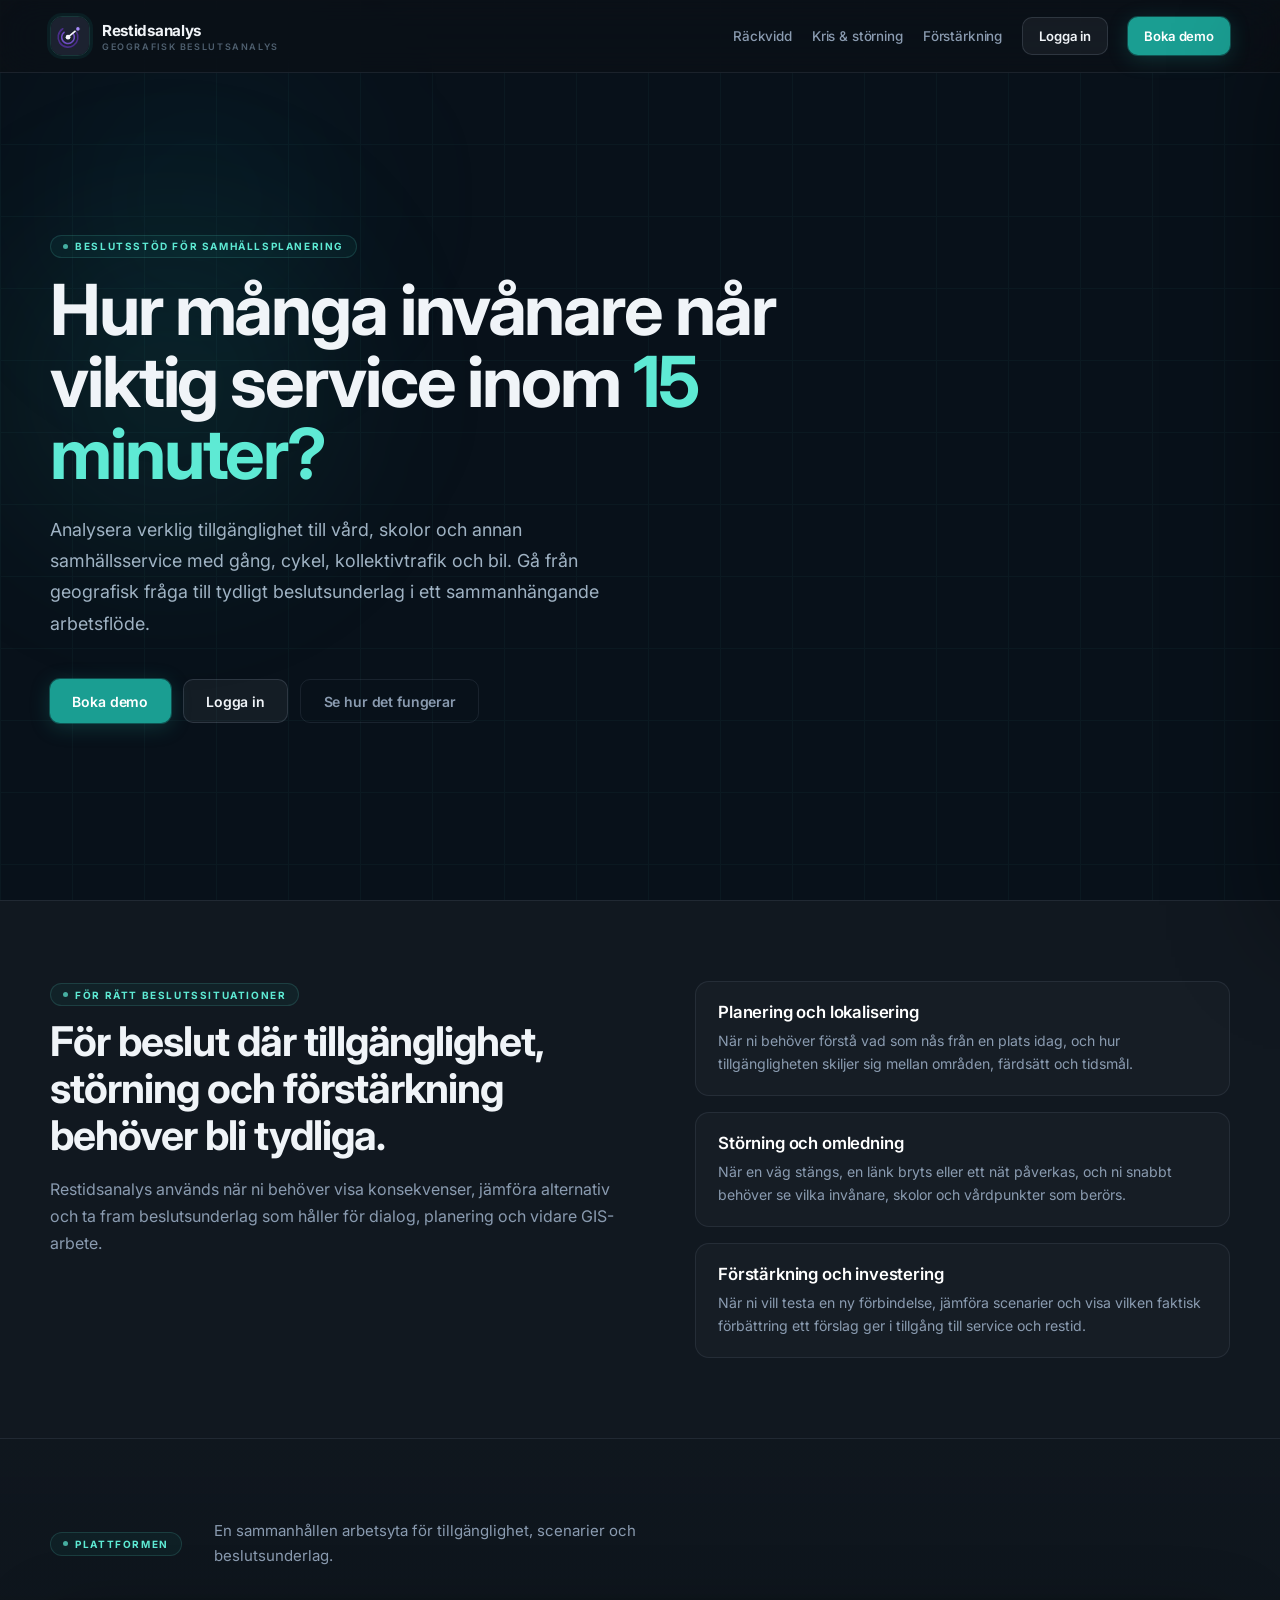
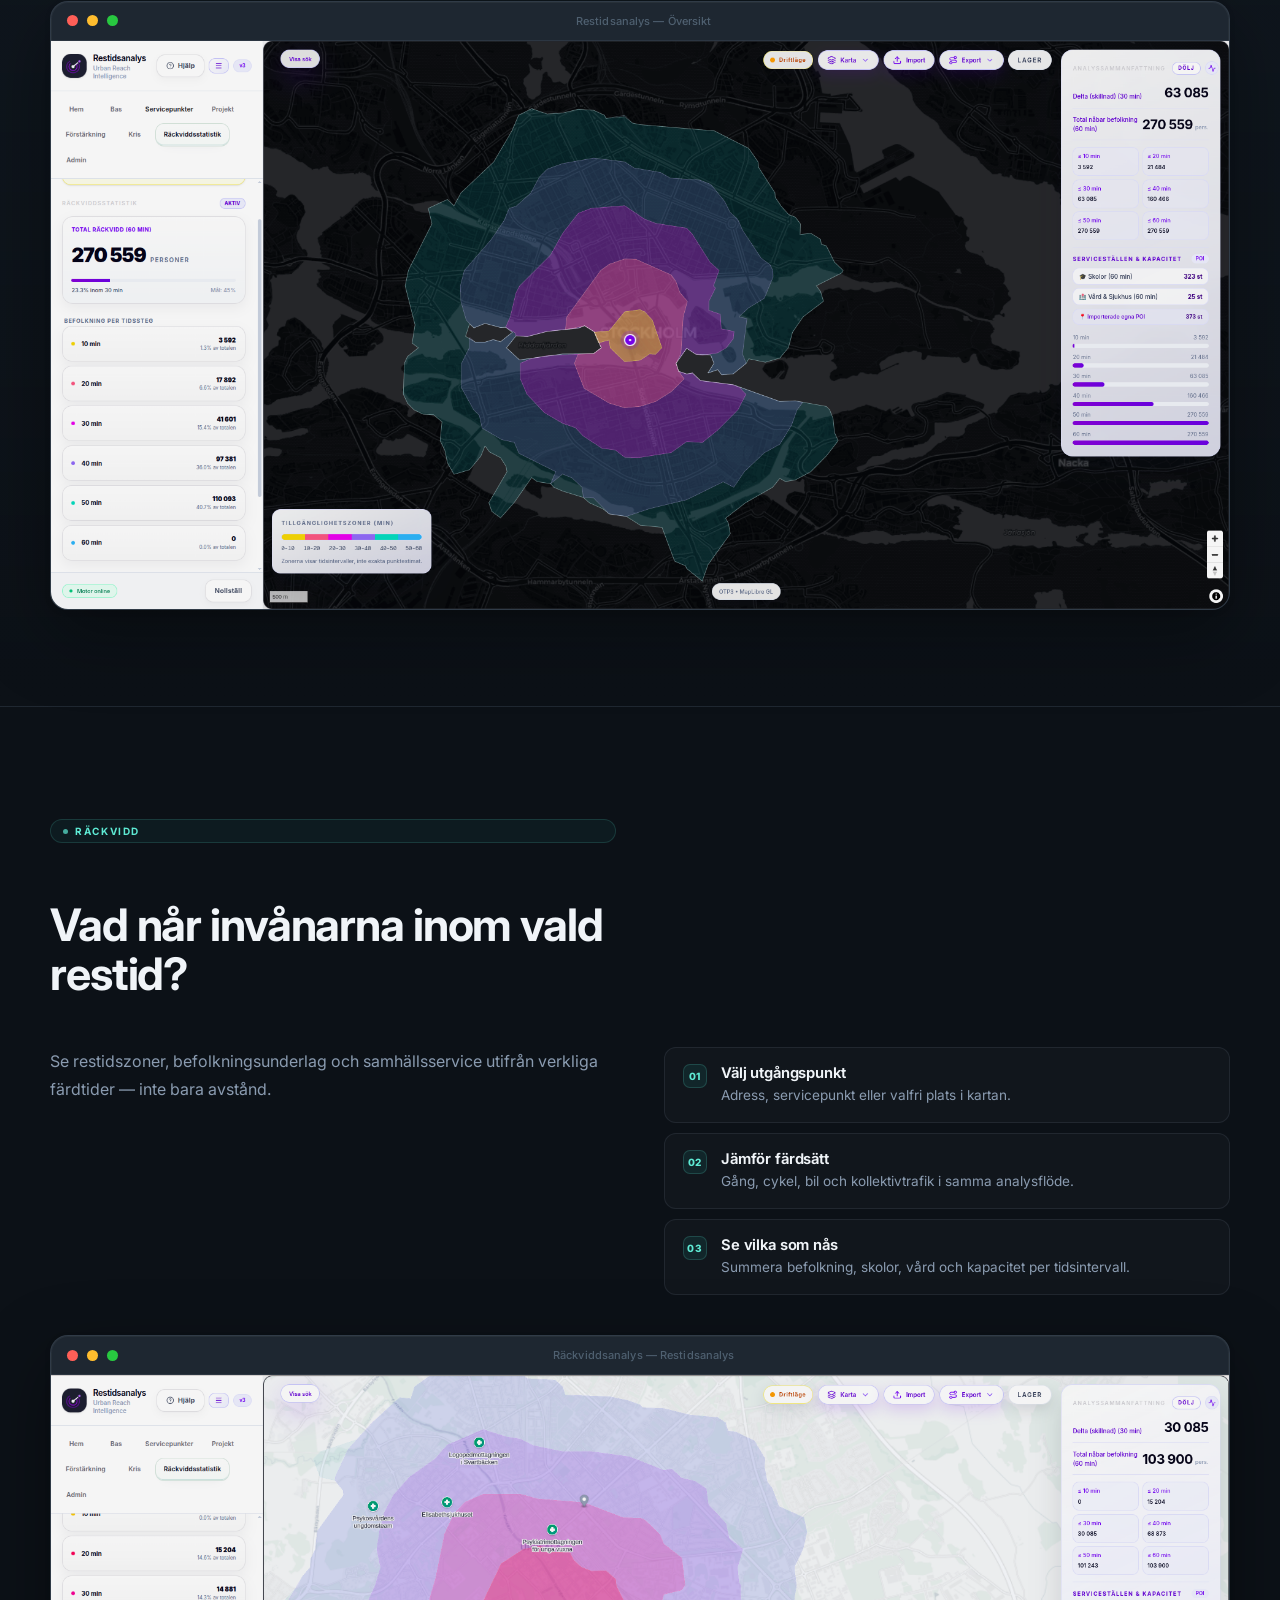
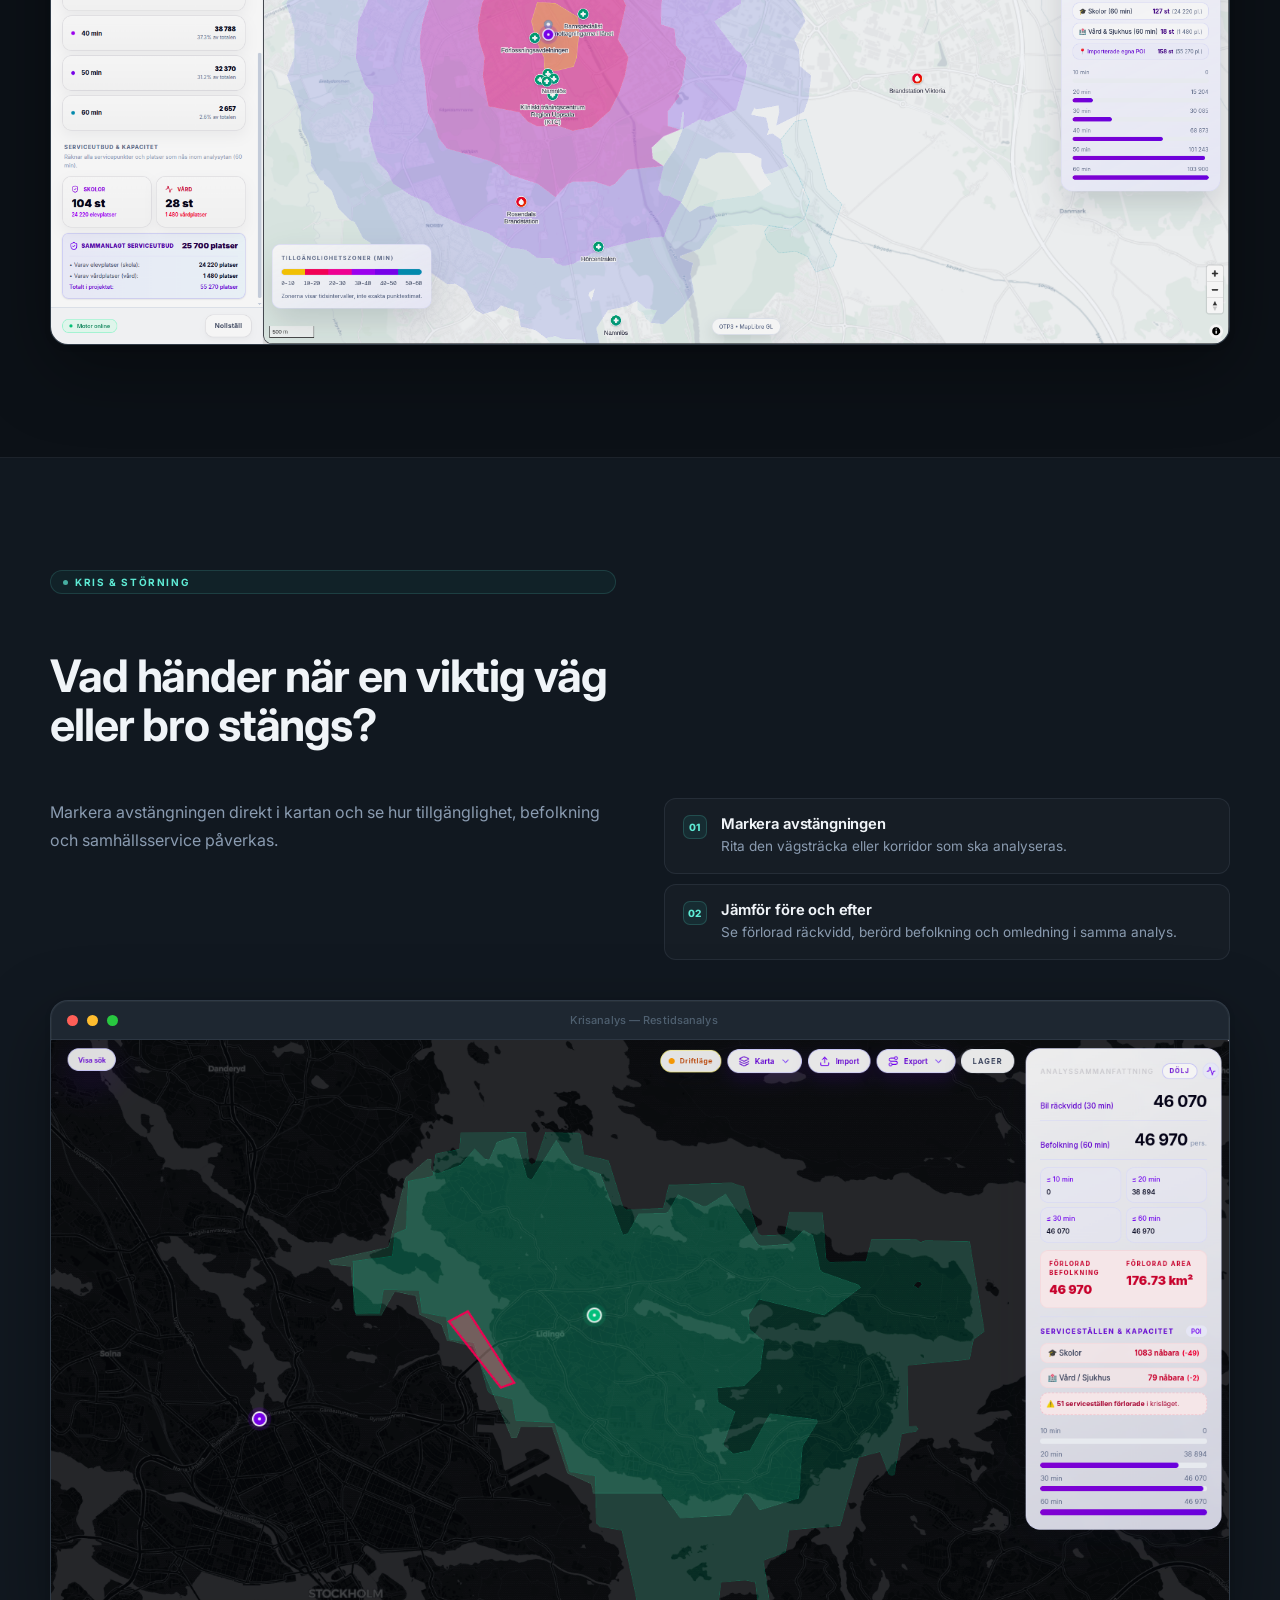
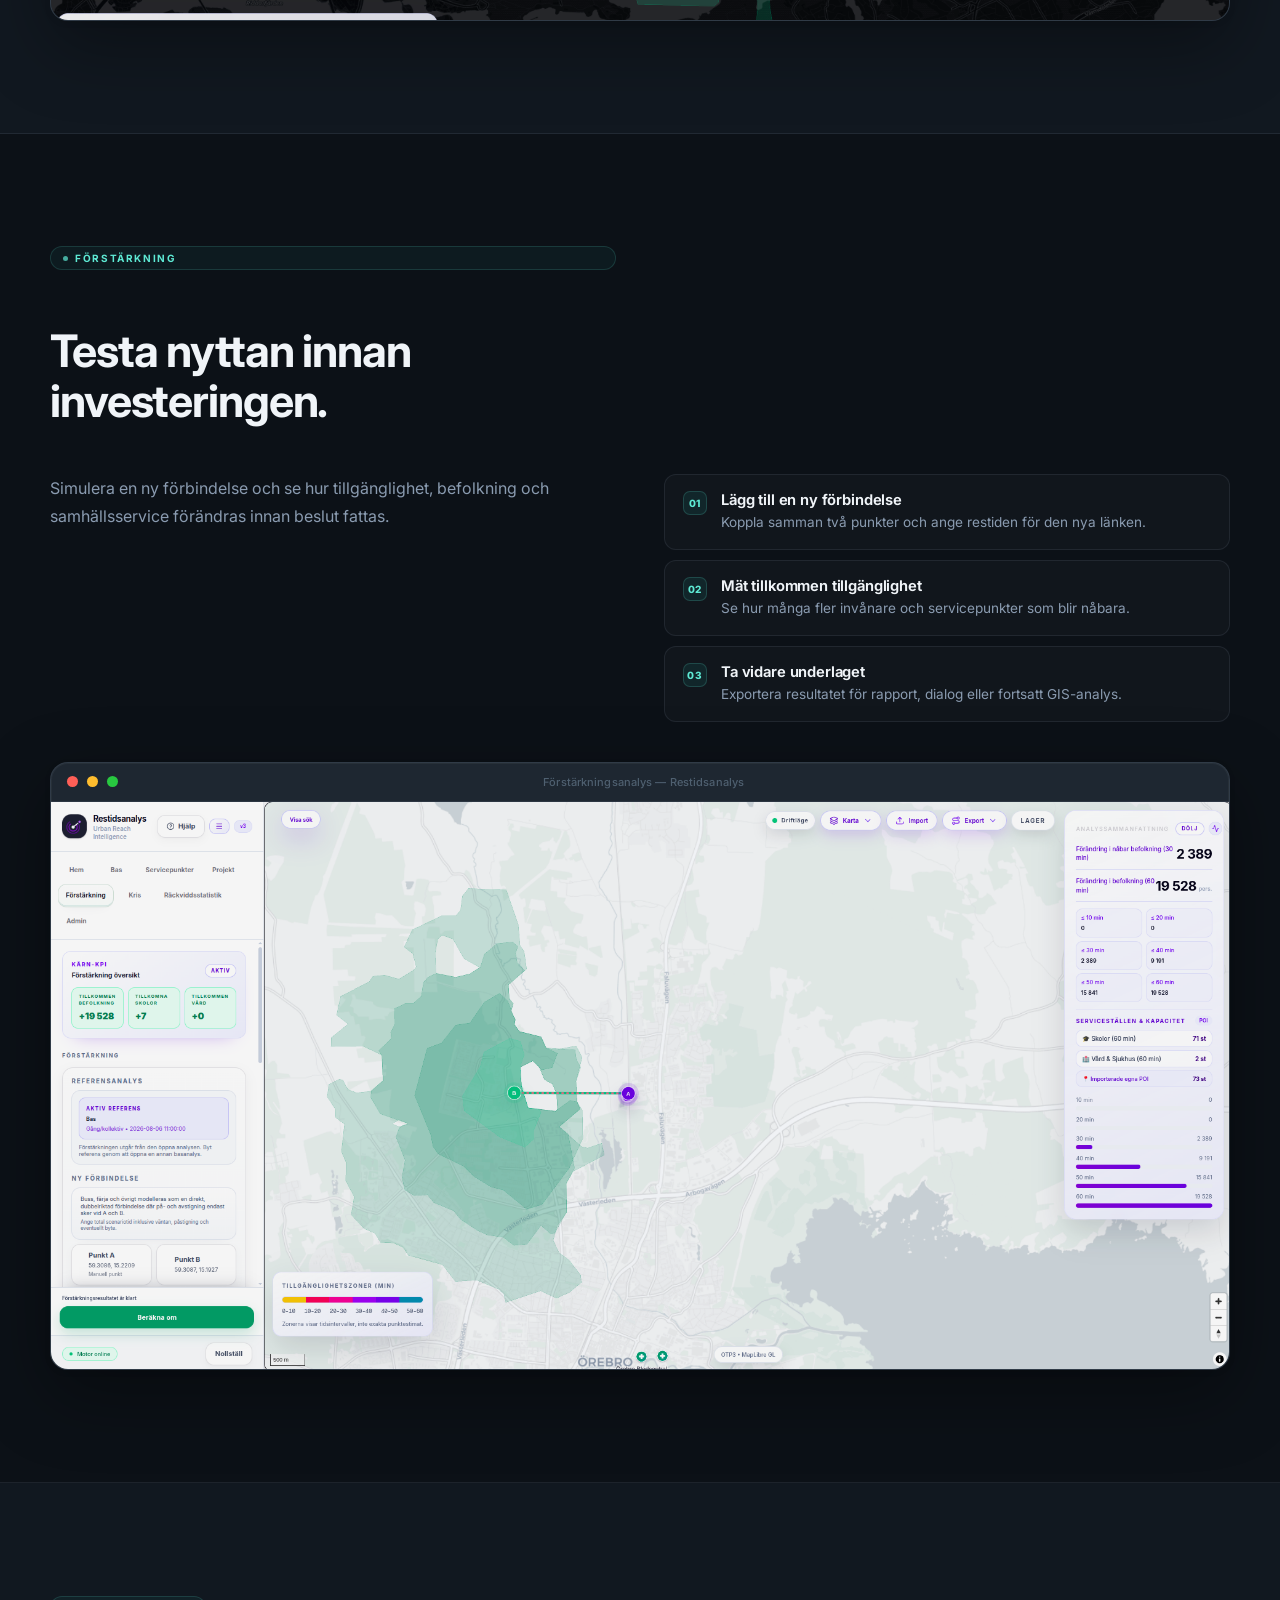
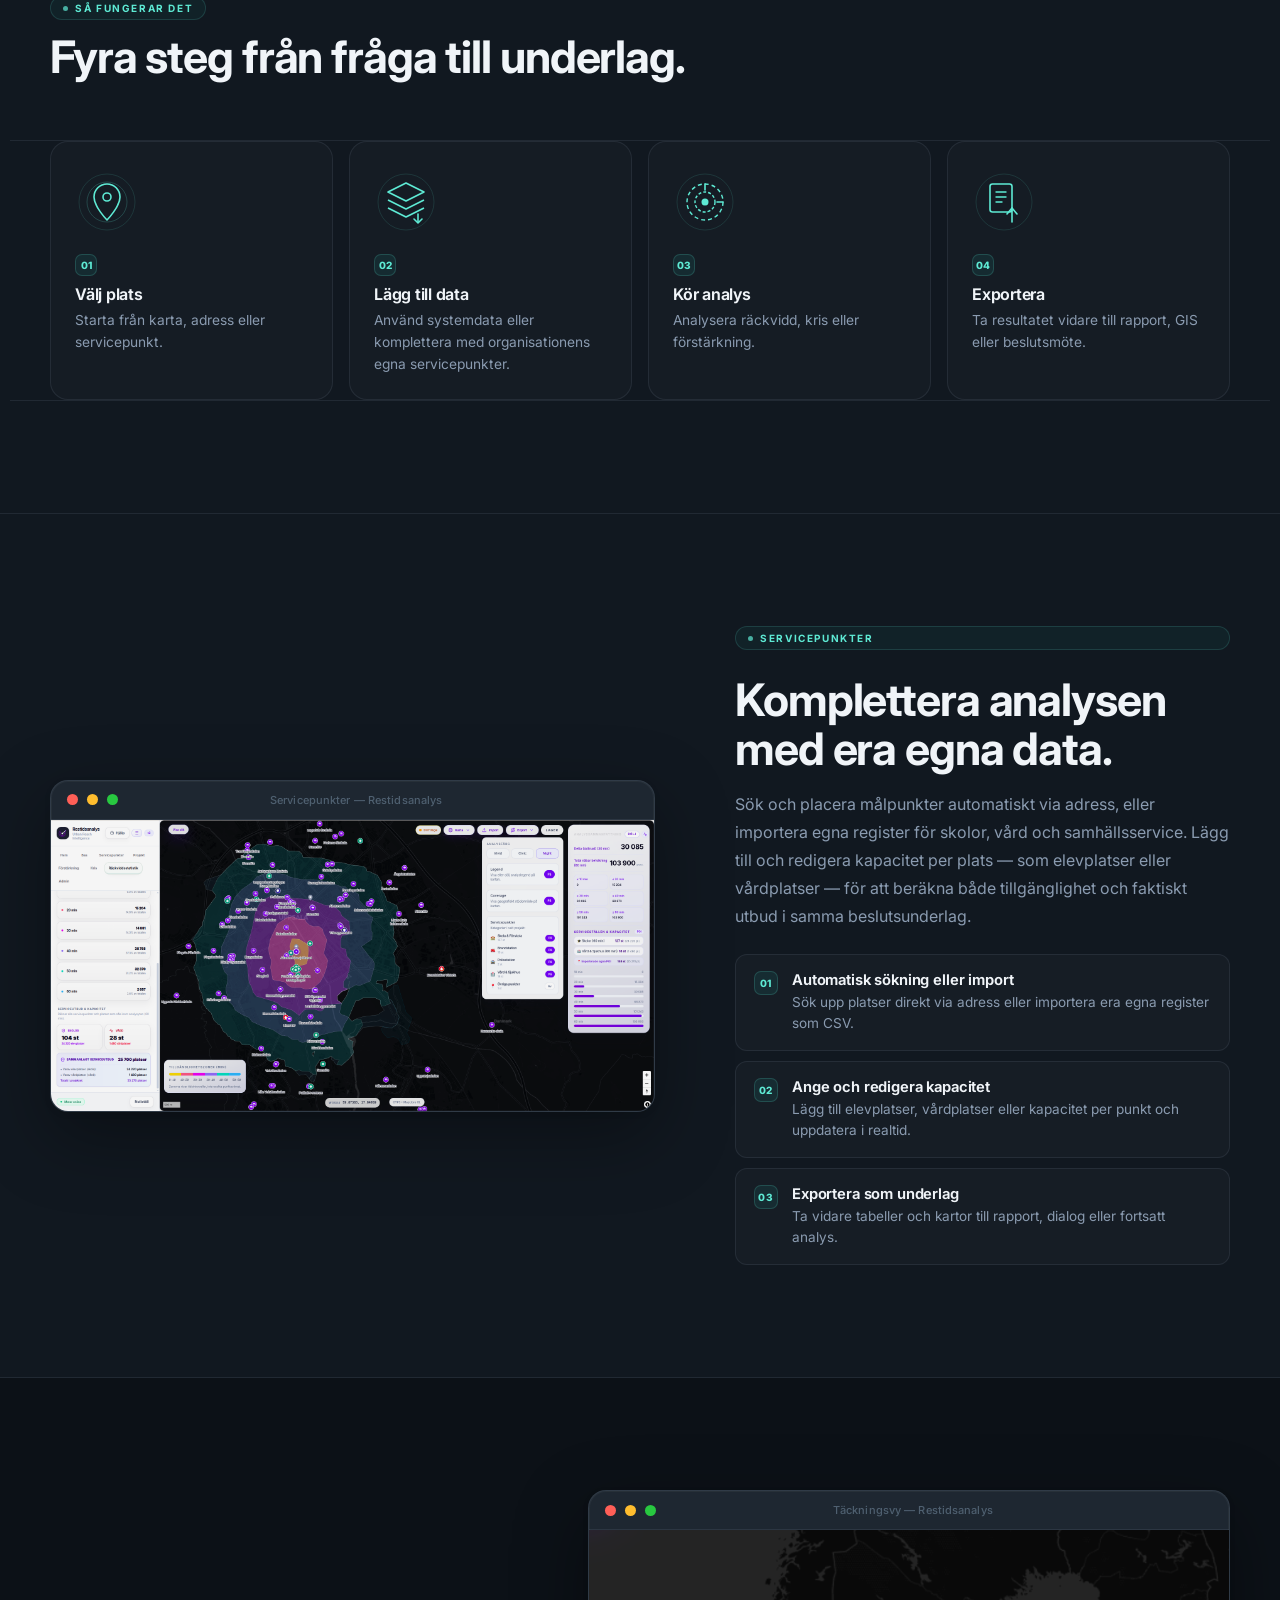
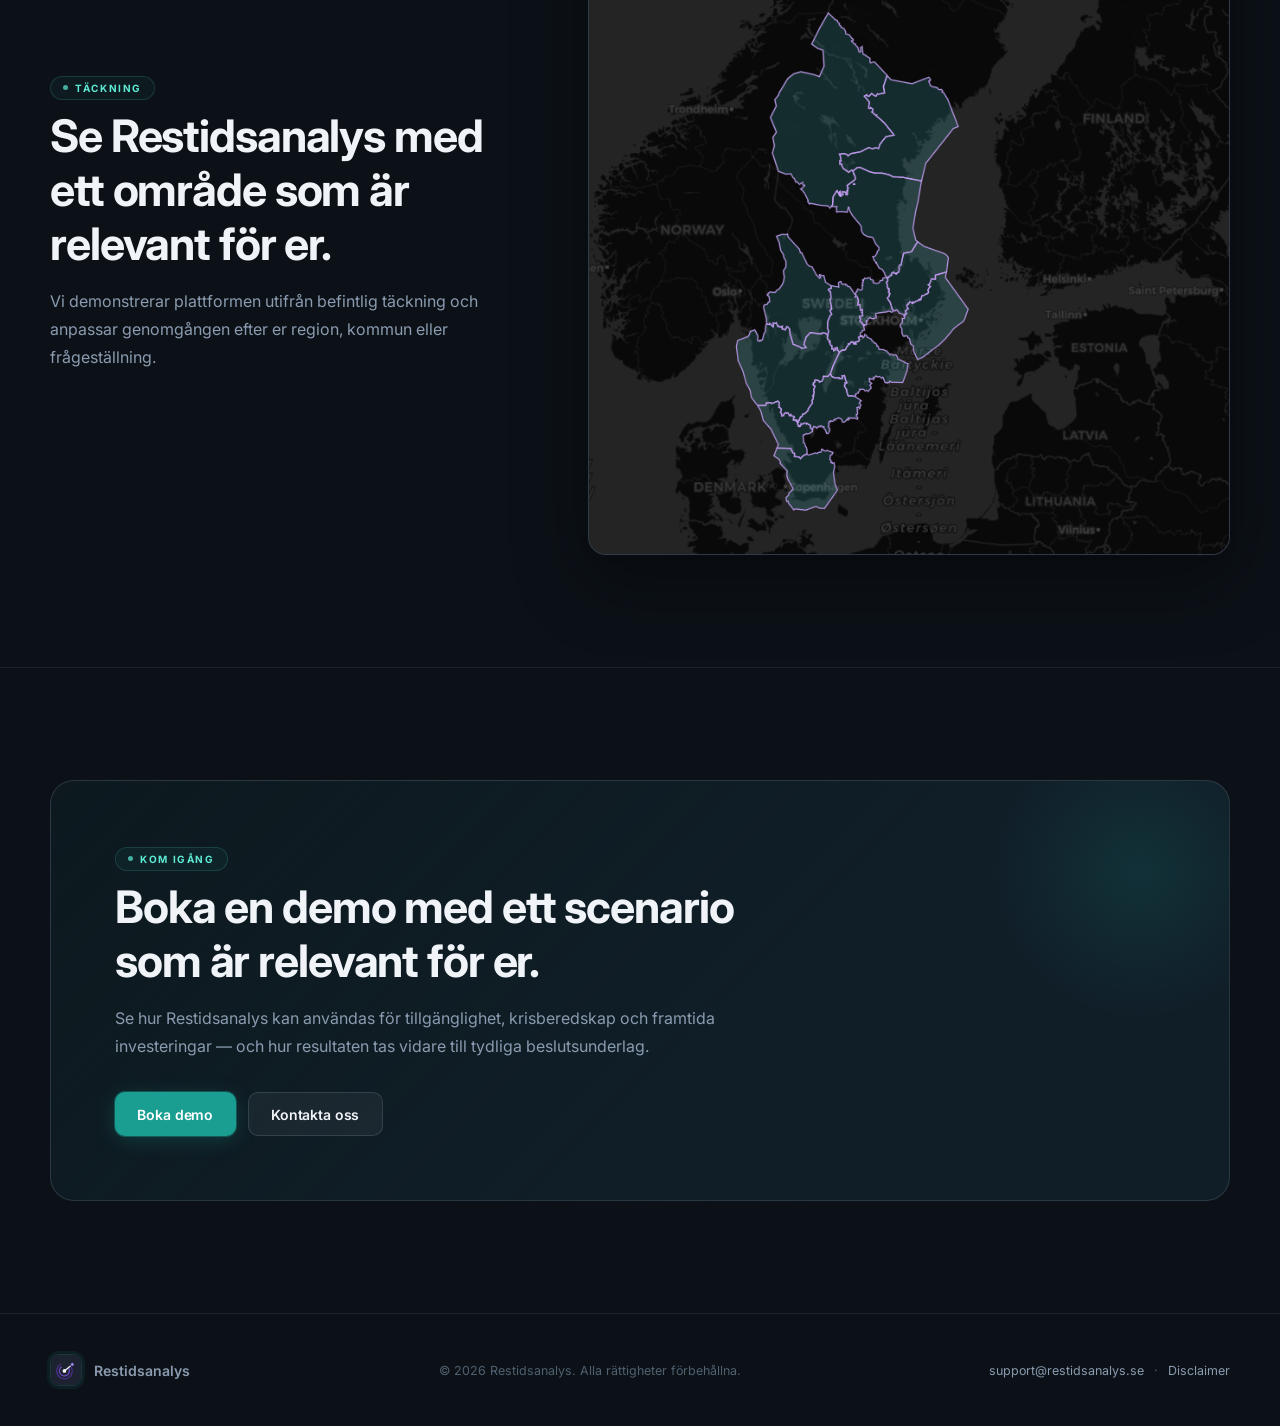
==== commit 9b47b062: "feat(copy): update service points section to highlight automatic geocoding and capacity editing" ====
--- a/index.html
+++ b/index.html
@@ -332,21 +332,21 @@
           <span class="kicker">Servicepunkter</span>
           <h2>Komplettera analysen med era egna data.</h2>
           <p>
-            Lägg till vårdcentraler, skolor, apotek och andra viktiga platser och koppla dem direkt till analyser av tillgänglighet och kapacitet.
+            Sök och placera målpunkter automatiskt via adress, eller importera egna register för skolor, vård och samhällsservice. Lägg till och redigera kapacitet per plats — som elevplatser eller vårdplatser — för att beräkna både tillgänglighet och faktiskt utbud i samma beslutsunderlag.
           </p>
           <div class="step-list">
             <div class="step-item">
               <span class="step-num">01</span>
               <div class="step-body">
-                <h3>Importera egna platser</h3>
-                <p>Importera CSV eller lägg till och redigera platser direkt i kartan.</p>
+                <h3>Automatisk sökning eller import</h3>
+                <p>Sök upp platser direkt via adress eller importera era egna register som CSV.</p>
               </div>
             </div>
             <div class="step-item">
               <span class="step-num">02</span>
               <div class="step-body">
-                <h3>Analysera tillgänglighet per plats</h3>
-                <p>Se hur många invånare som når varje servicepunkt inom vald restid.</p>
+                <h3>Ange och redigera kapacitet</h3>
+                <p>Lägg till elevplatser, vårdplatser eller kapacitet per punkt och uppdatera i realtid.</p>
               </div>
             </div>
             <div class="step-item">
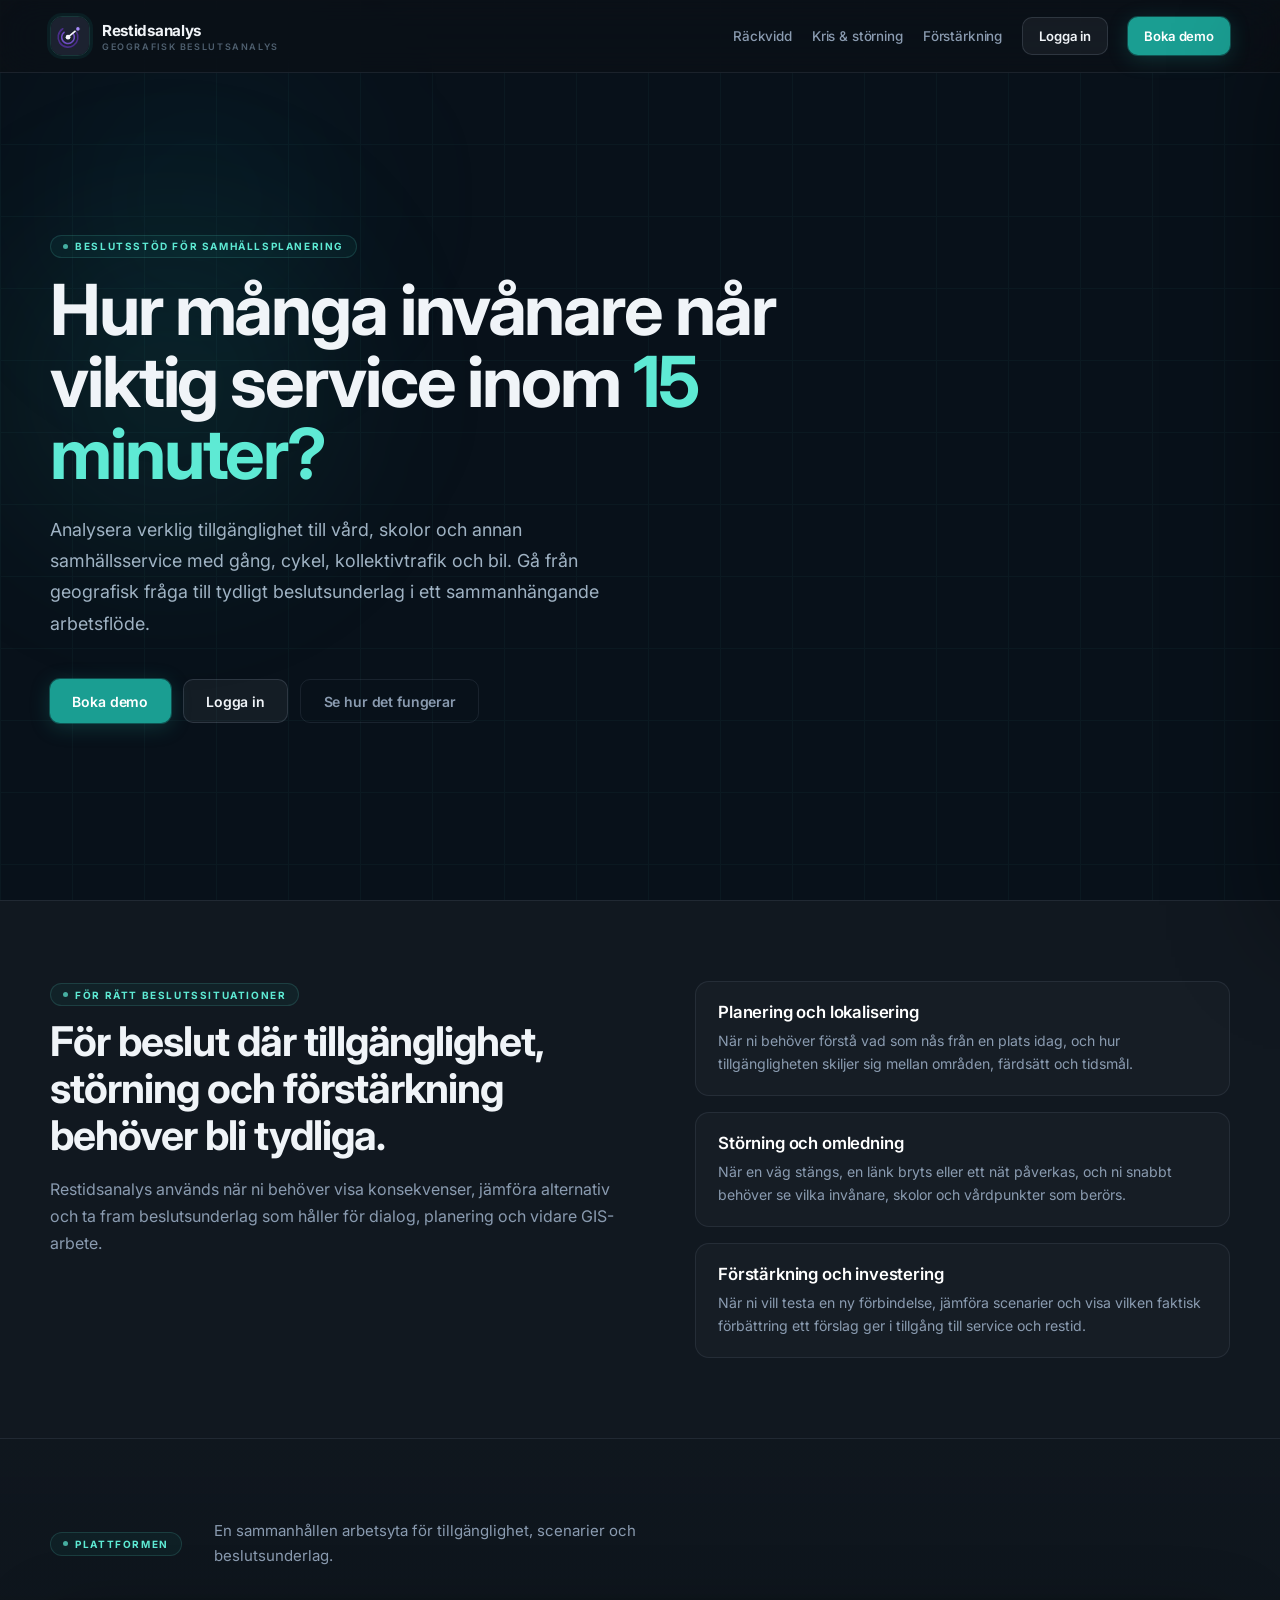
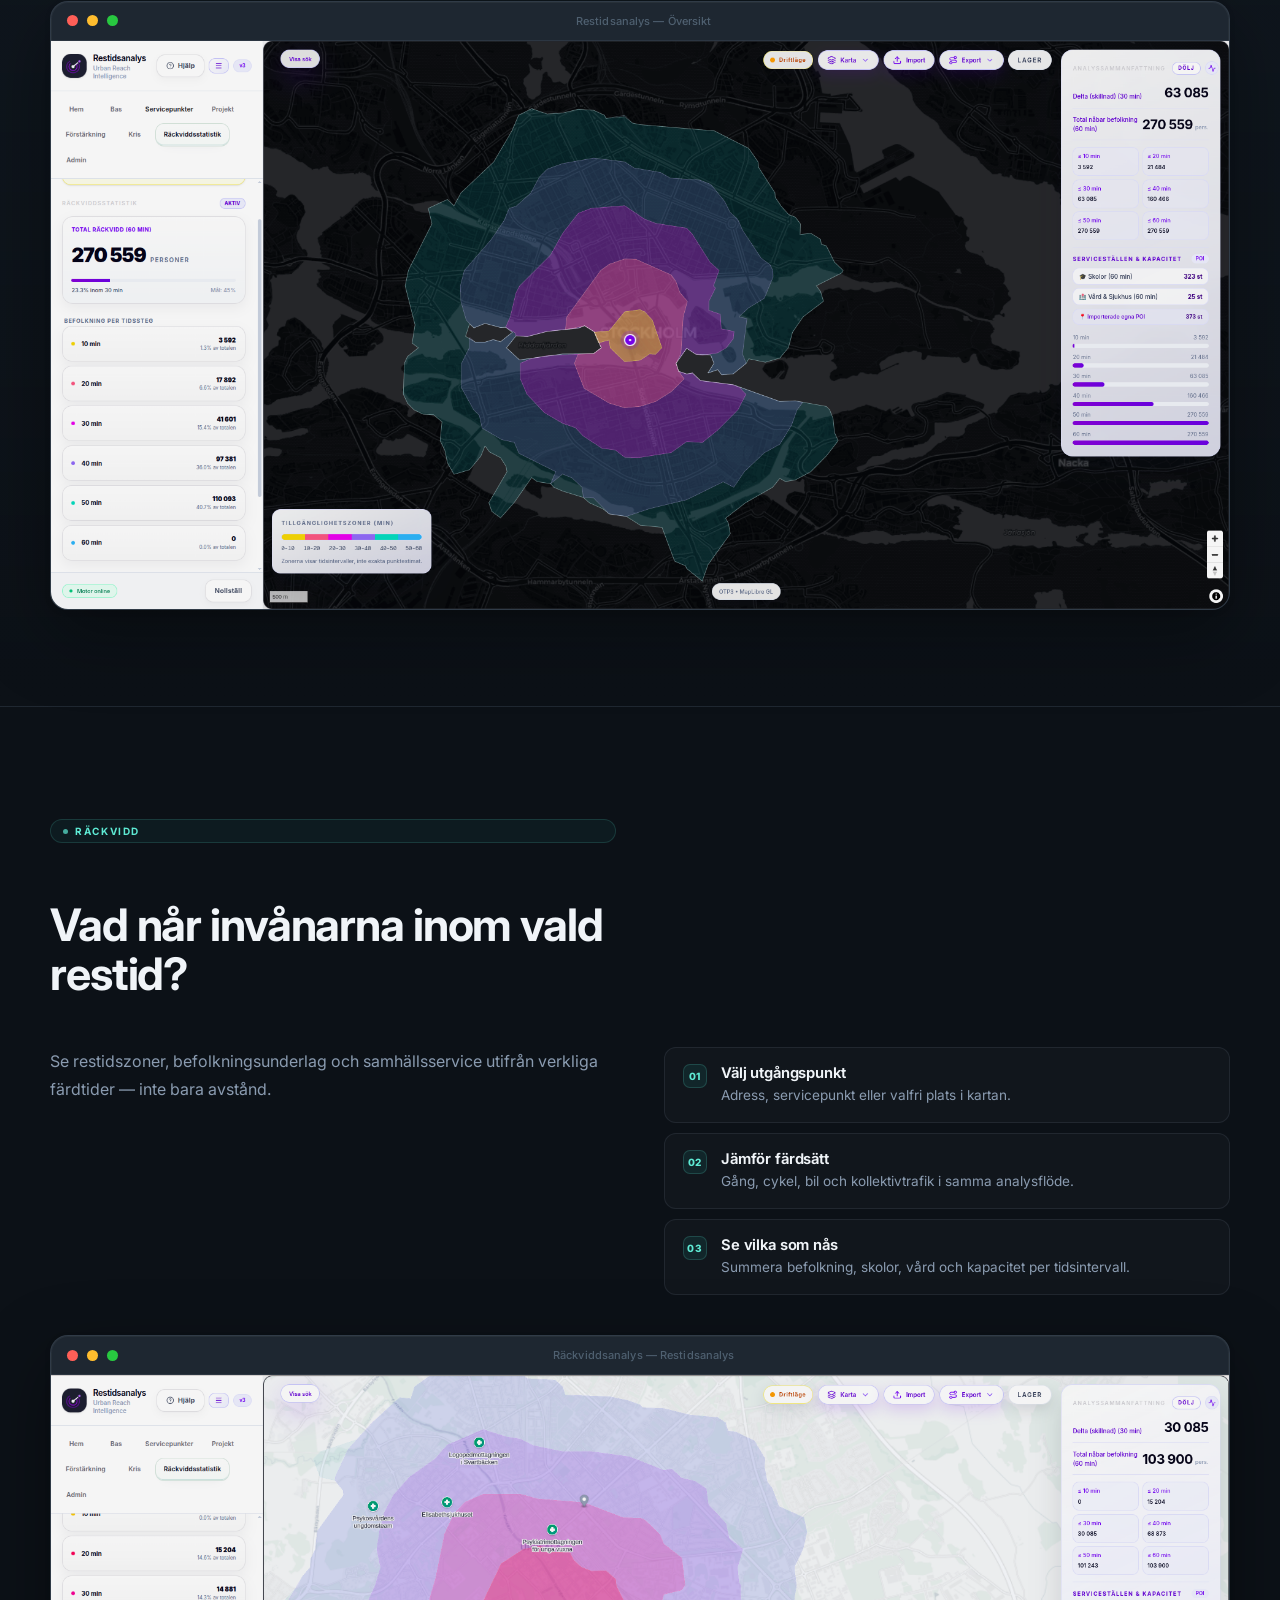
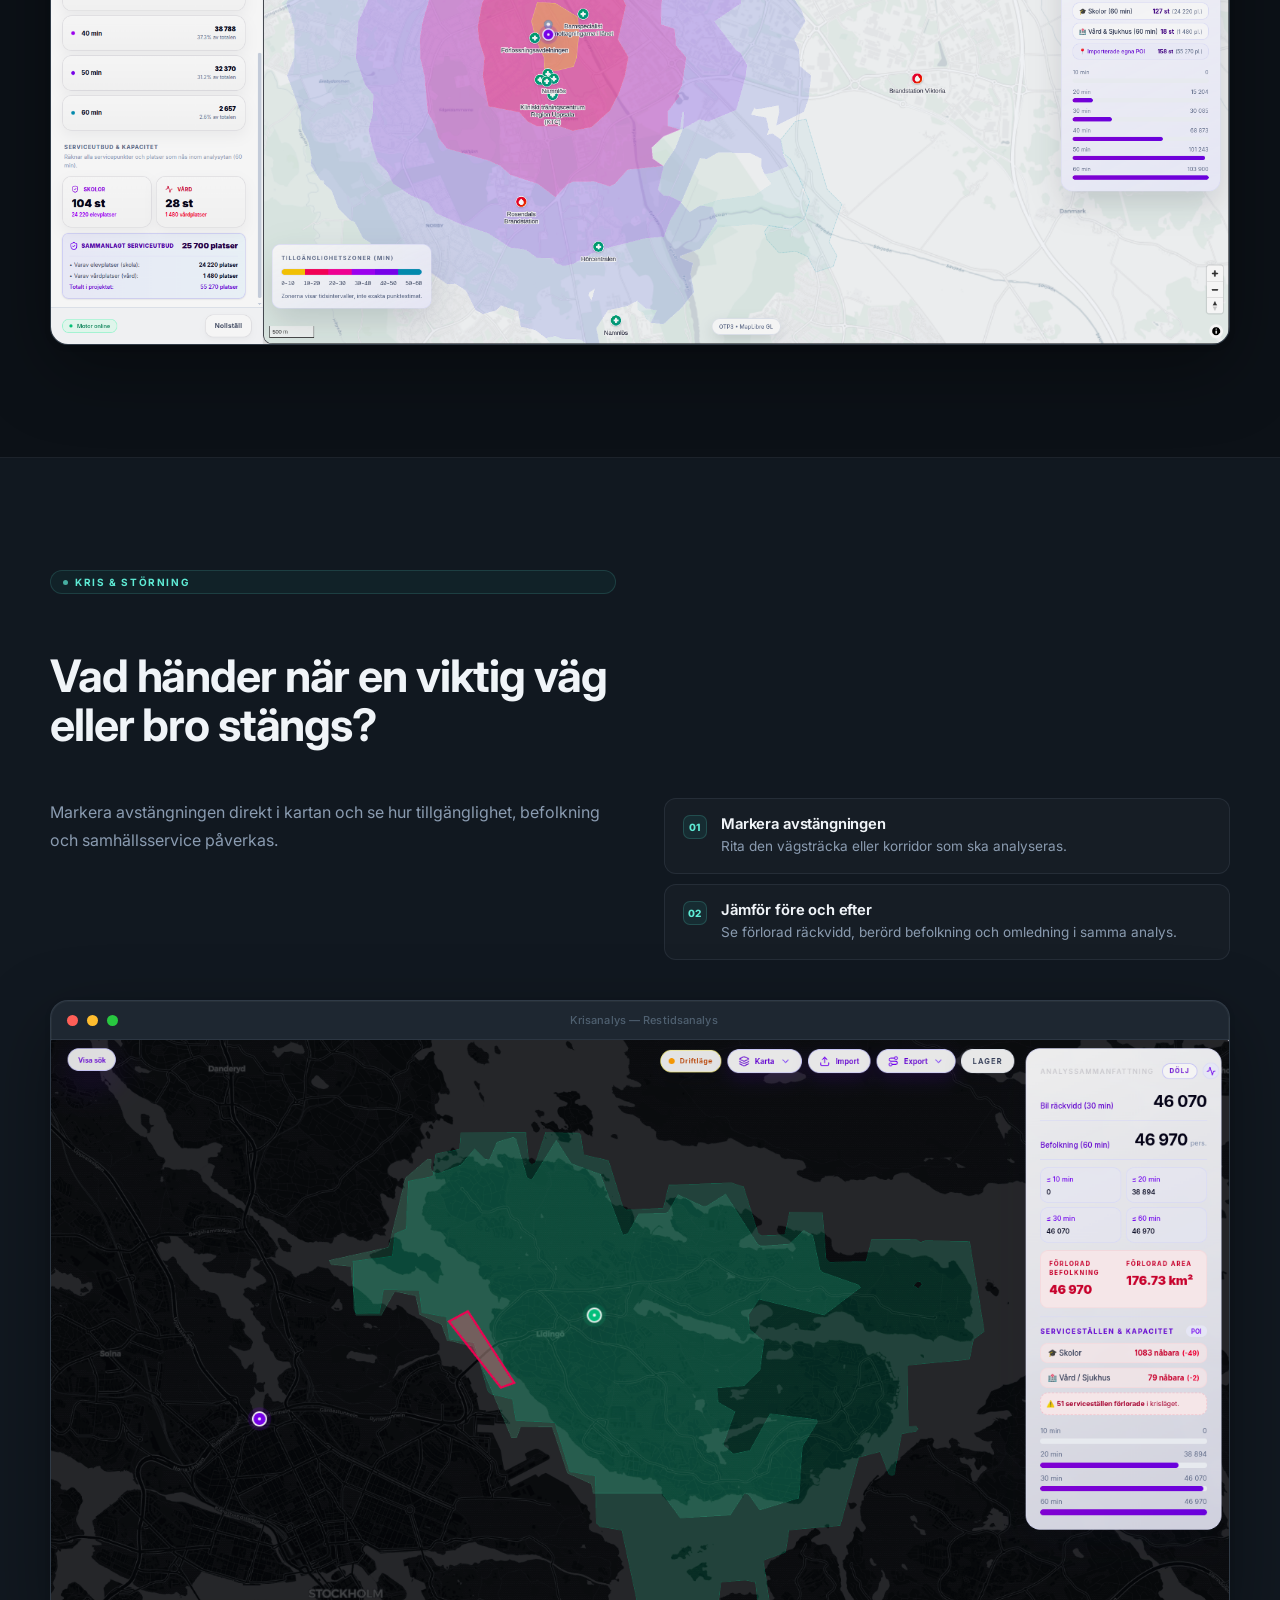
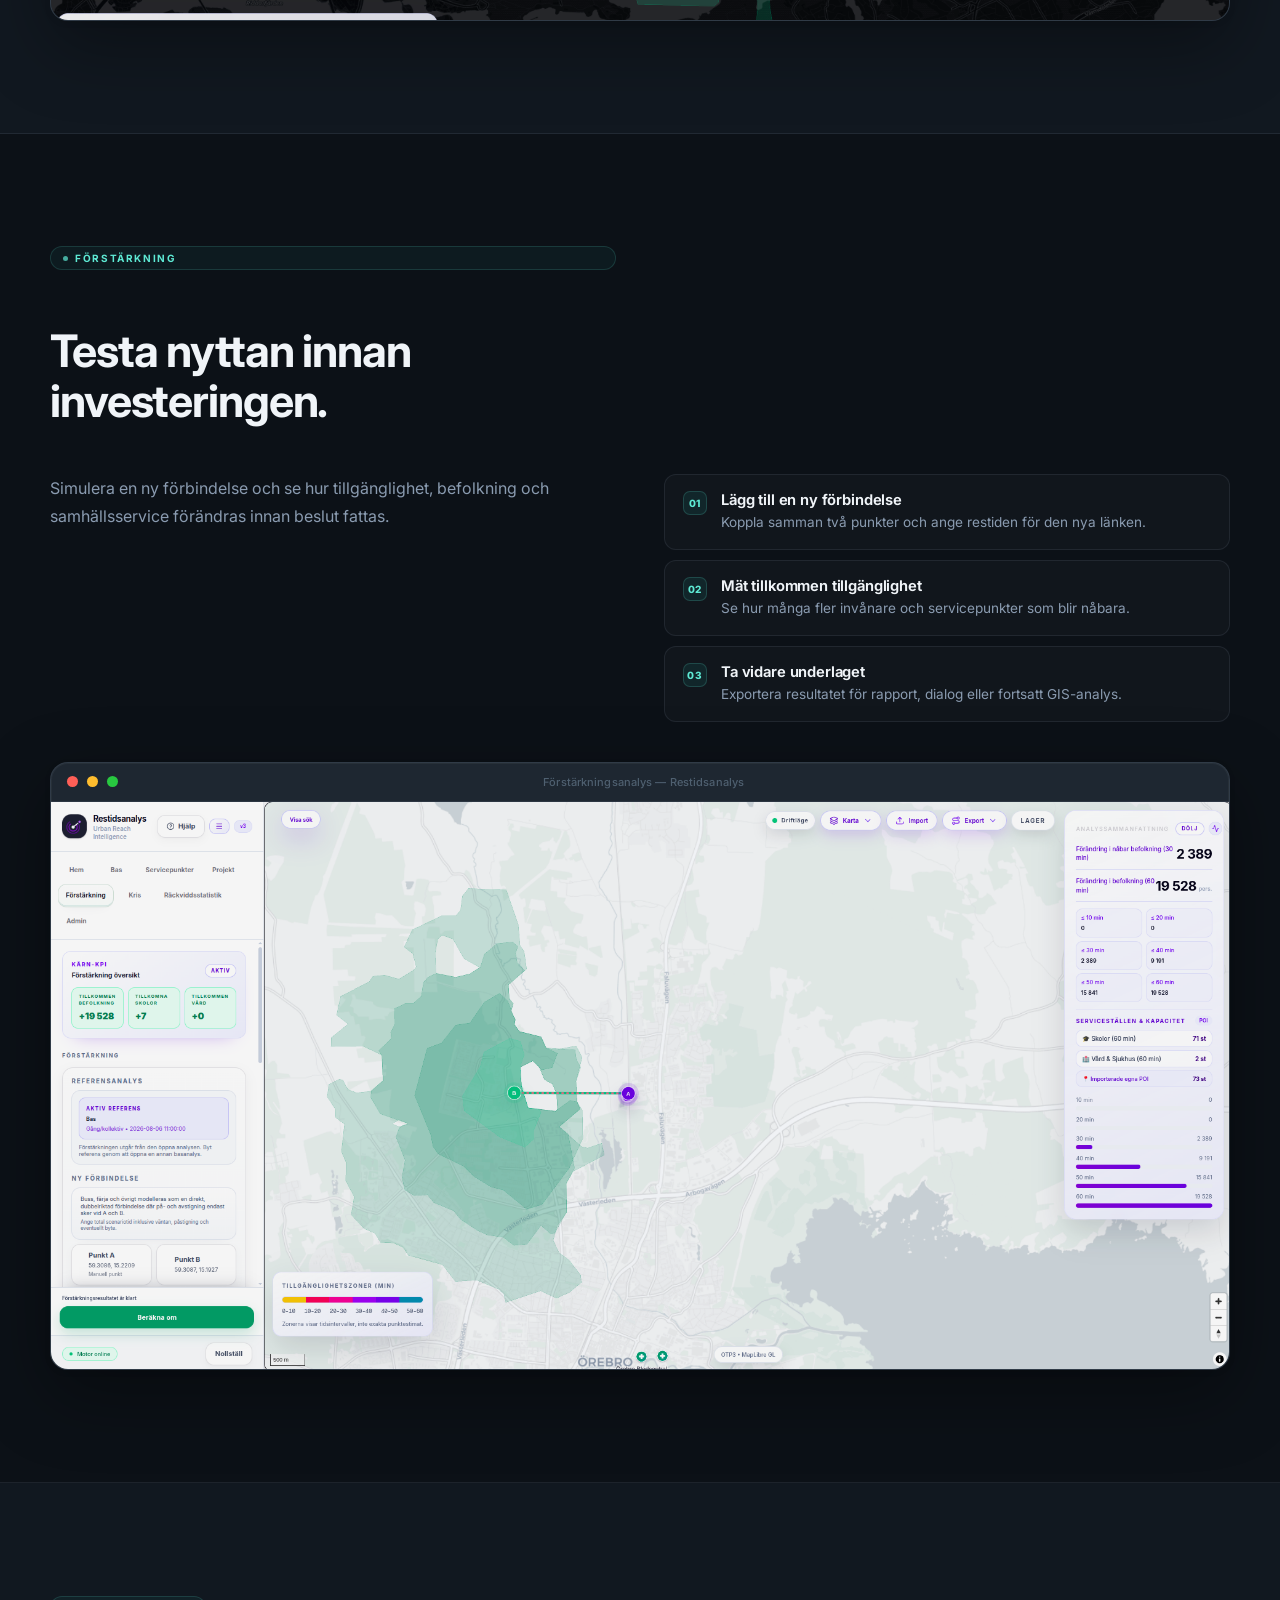
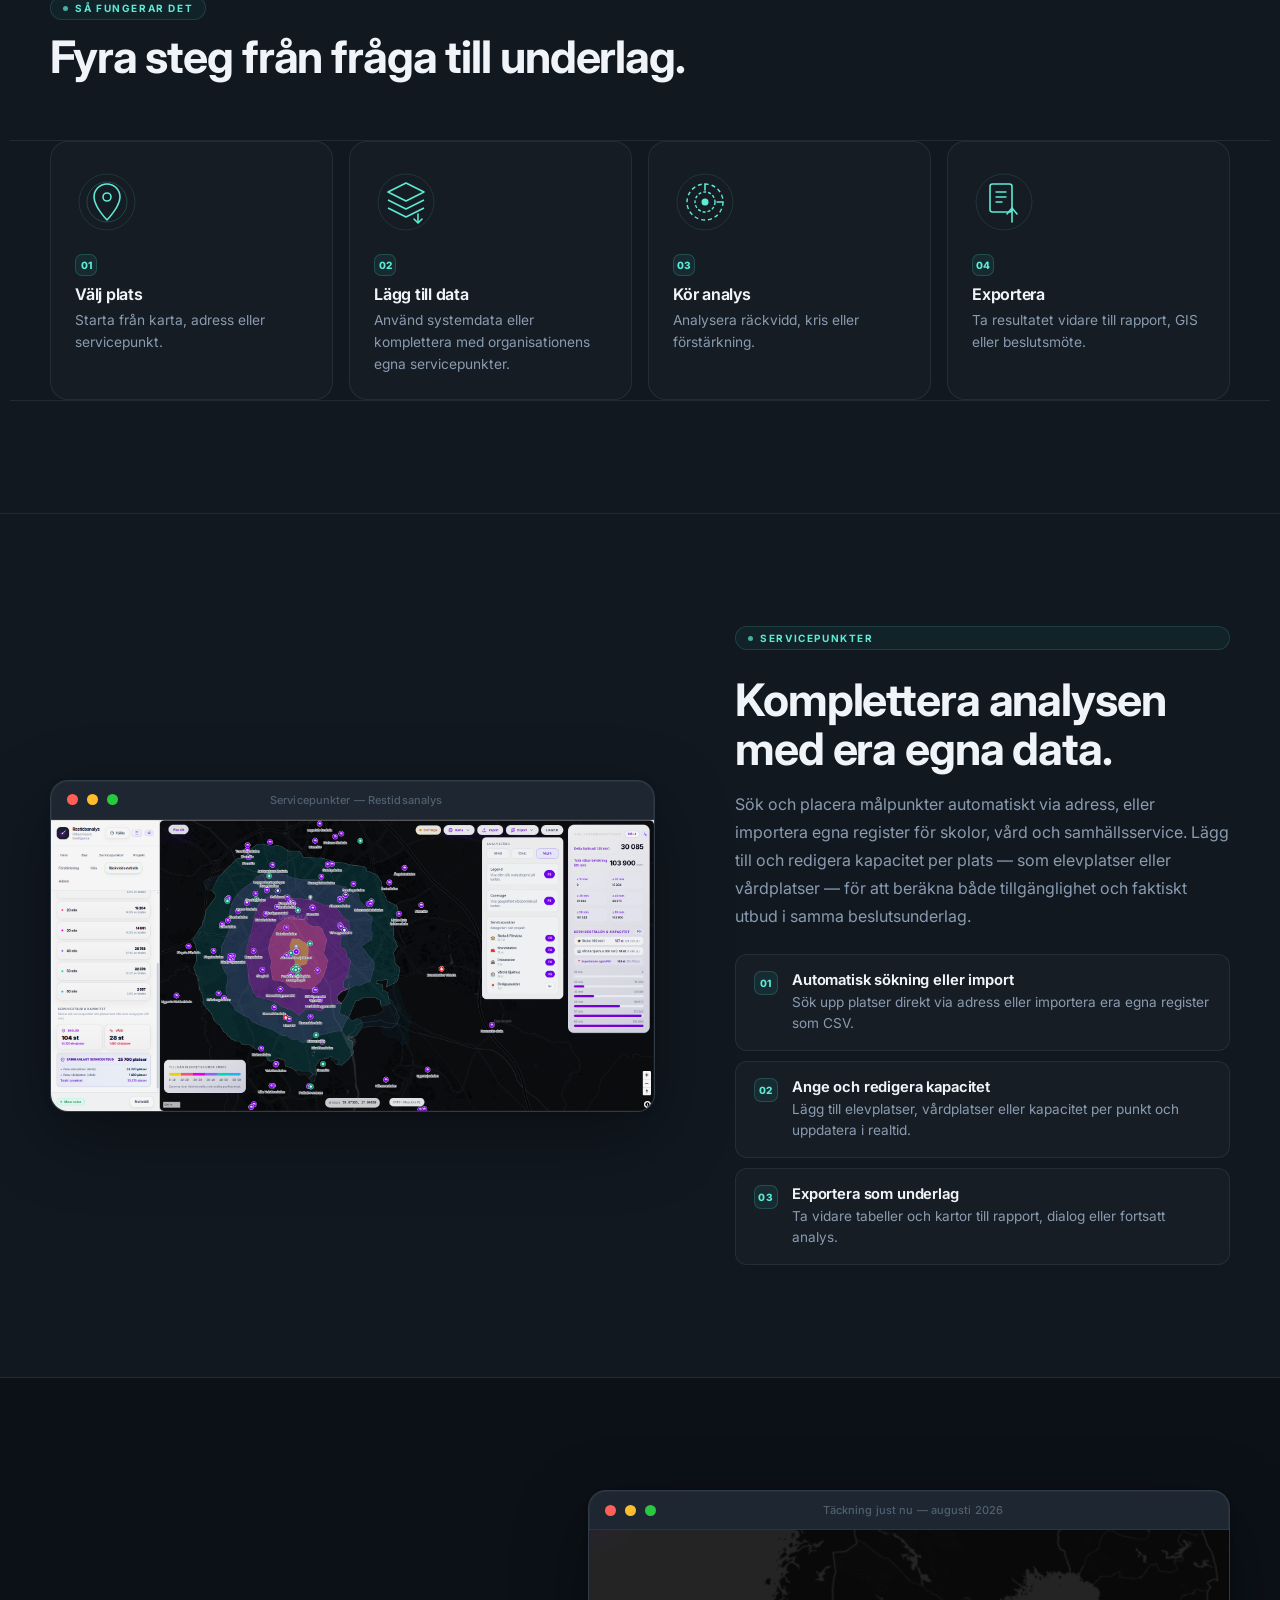
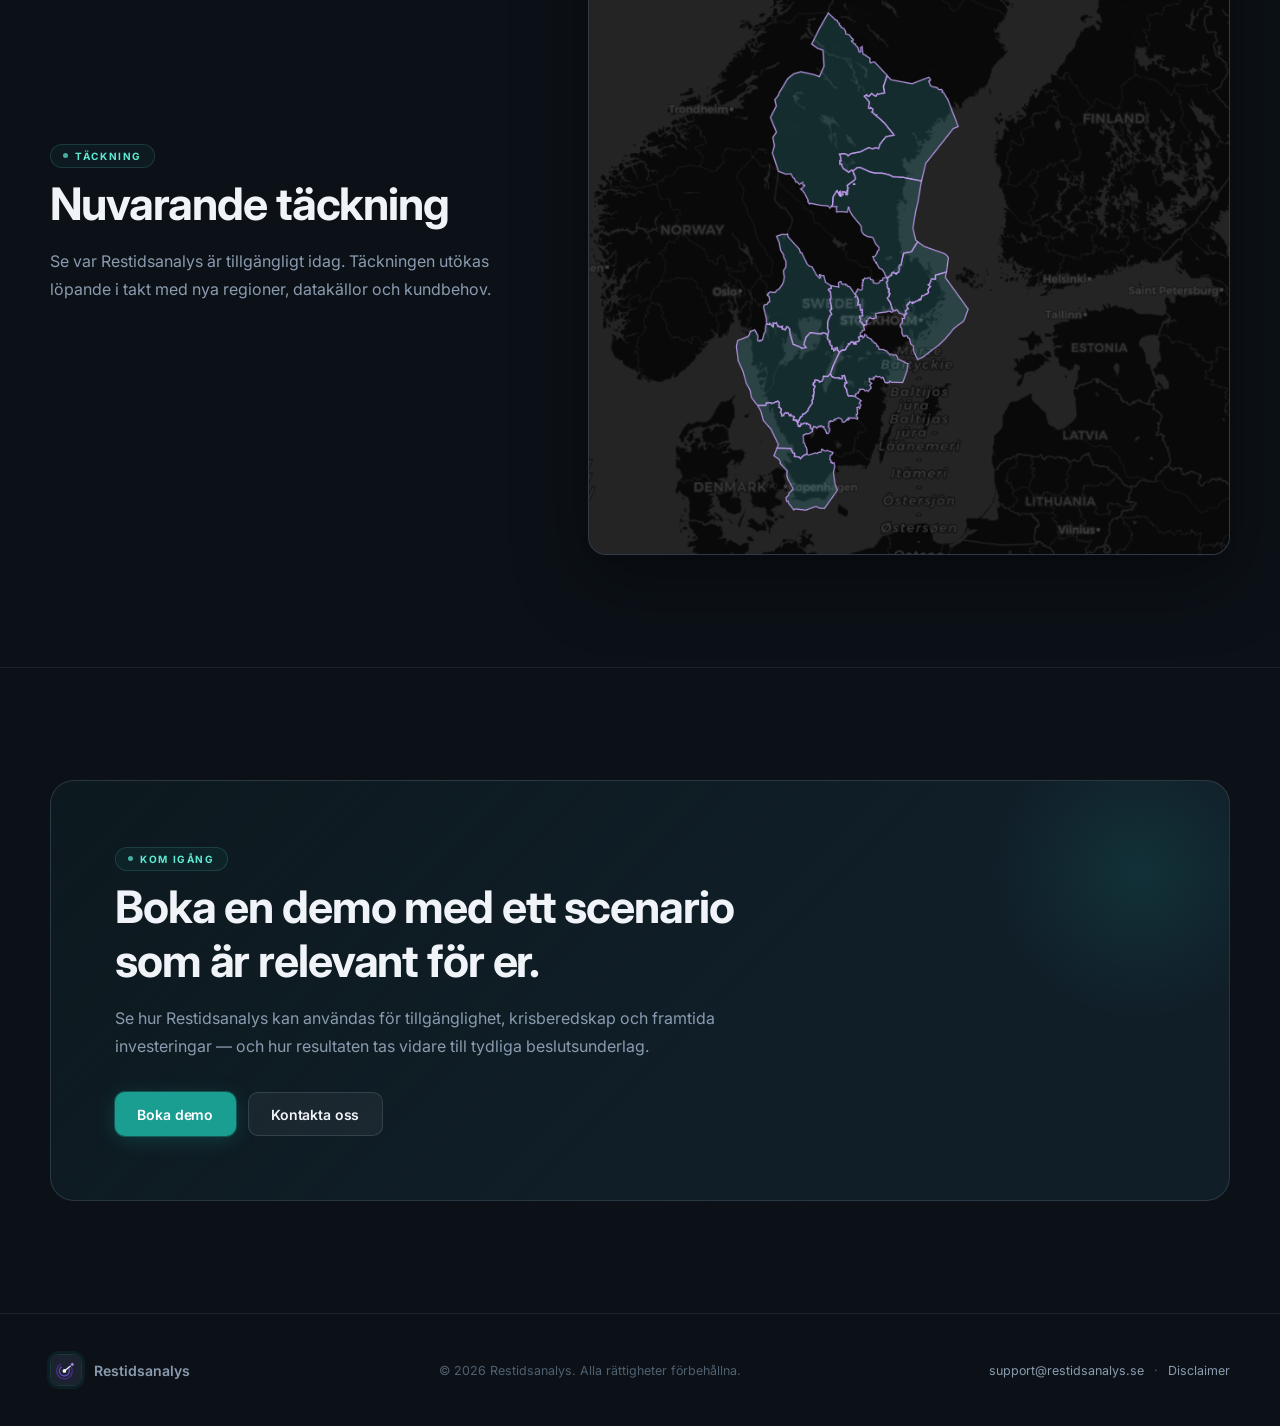
==== commit eadd0eaf: "feat(copy): refine coverage section to enterprise roadmap wording" ====
--- a/index.html
+++ b/index.html
@@ -366,9 +366,9 @@
       <div class="coverage-inner">
         <div class="coverage-text">
           <span class="kicker">Täckning</span>
-          <h2>Se Restidsanalys med ett område som är relevant för er.</h2>
-          <p>
-            Vi demonstrerar plattformen utifrån befintlig täckning och anpassar genomgången efter er region, kommun eller frågeställning.
+          <h2>Nuvarande täckning</h2>
+          <p>
+            Se var Restidsanalys är tillgängligt idag. Täckningen utökas löpande i takt med nya regioner, datakällor och kundbehov.
           </p>
         </div>
         <div class="app-frame">
@@ -376,9 +376,9 @@
             <span class="app-frame-dot"></span>
             <span class="app-frame-dot"></span>
             <span class="app-frame-dot"></span>
-            <span class="app-frame-bar-title">Täckningsvy — Restidsanalys</span>
-          </div>
-          <img class="app-frame-img" src="assets/images/landing-coverage-dark.png" alt="Täckningsvy — Restidsanalys">
+            <span class="app-frame-bar-title">Täckning just nu — augusti 2026</span>
+          </div>
+          <img class="app-frame-img" src="assets/images/landing-coverage-dark.png" alt="Nuvarande täckning för Restidsanalys">
         </div>
       </div>
     </section>
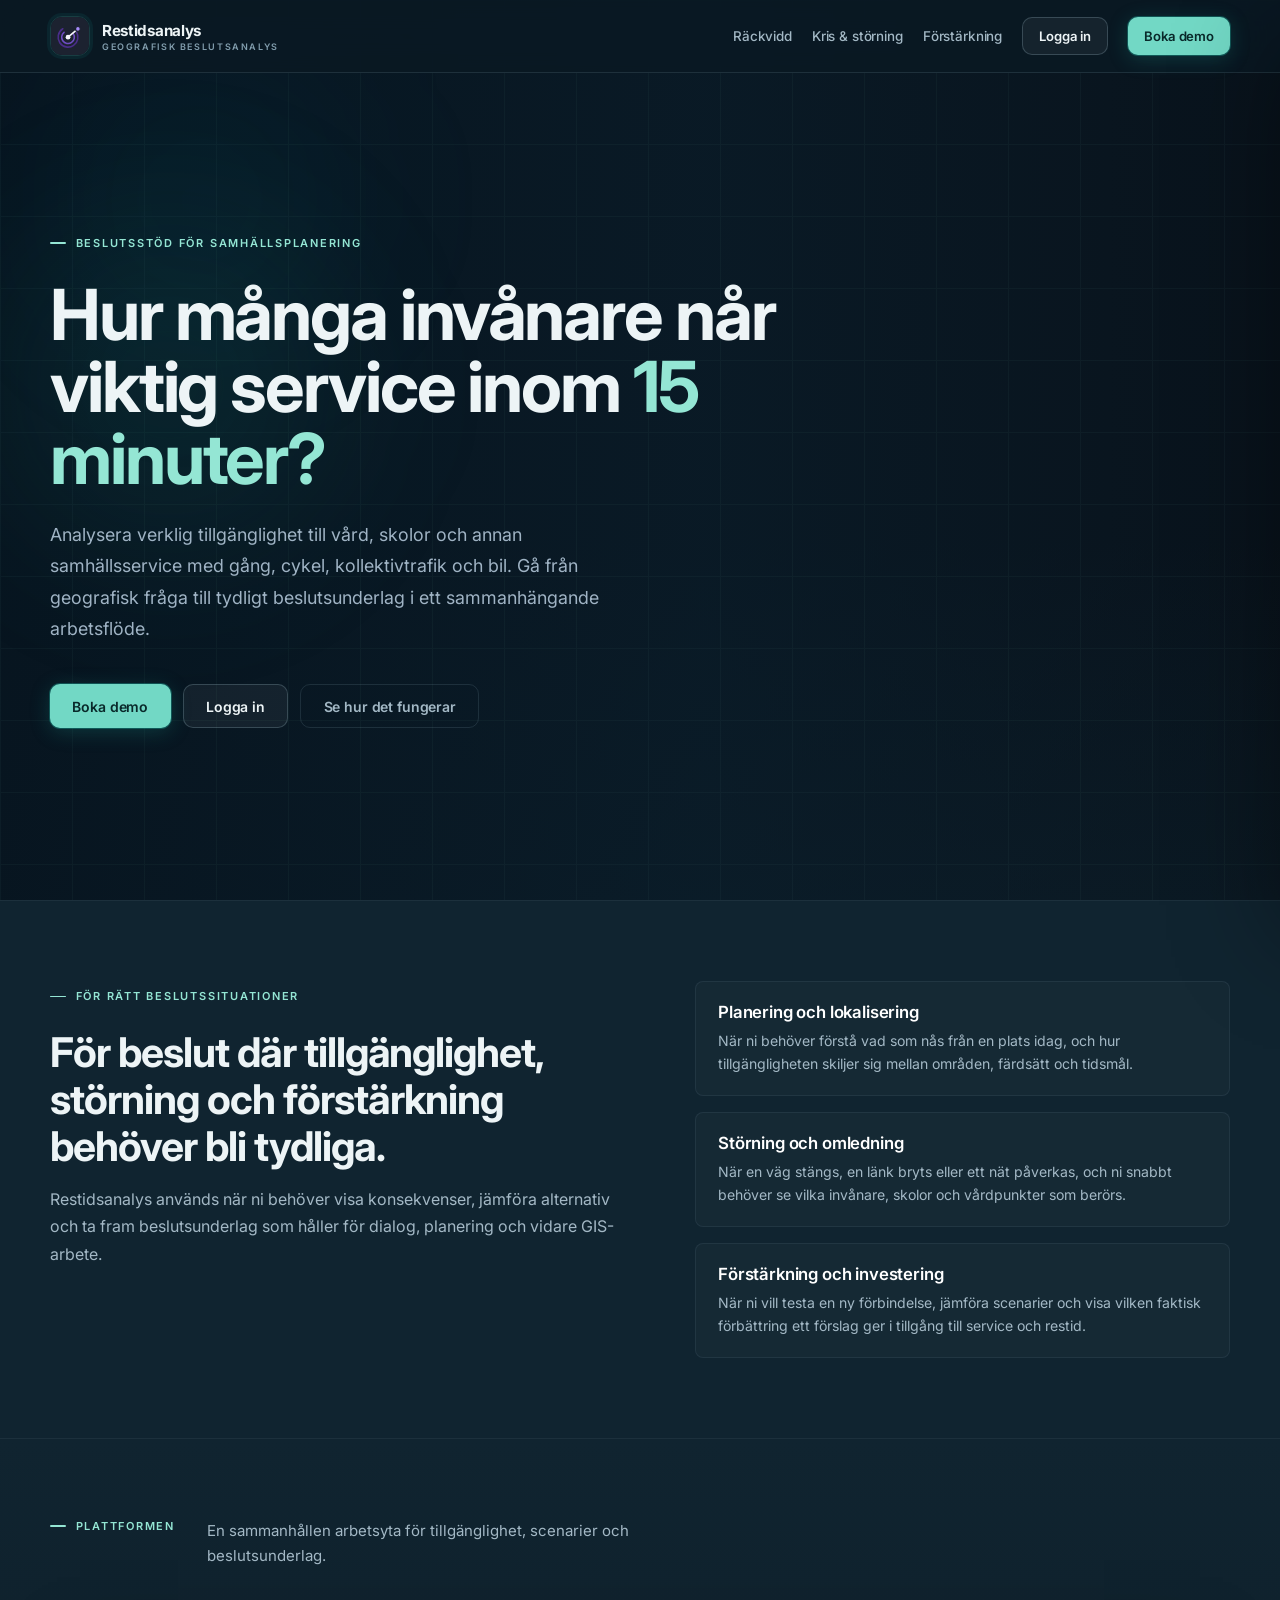
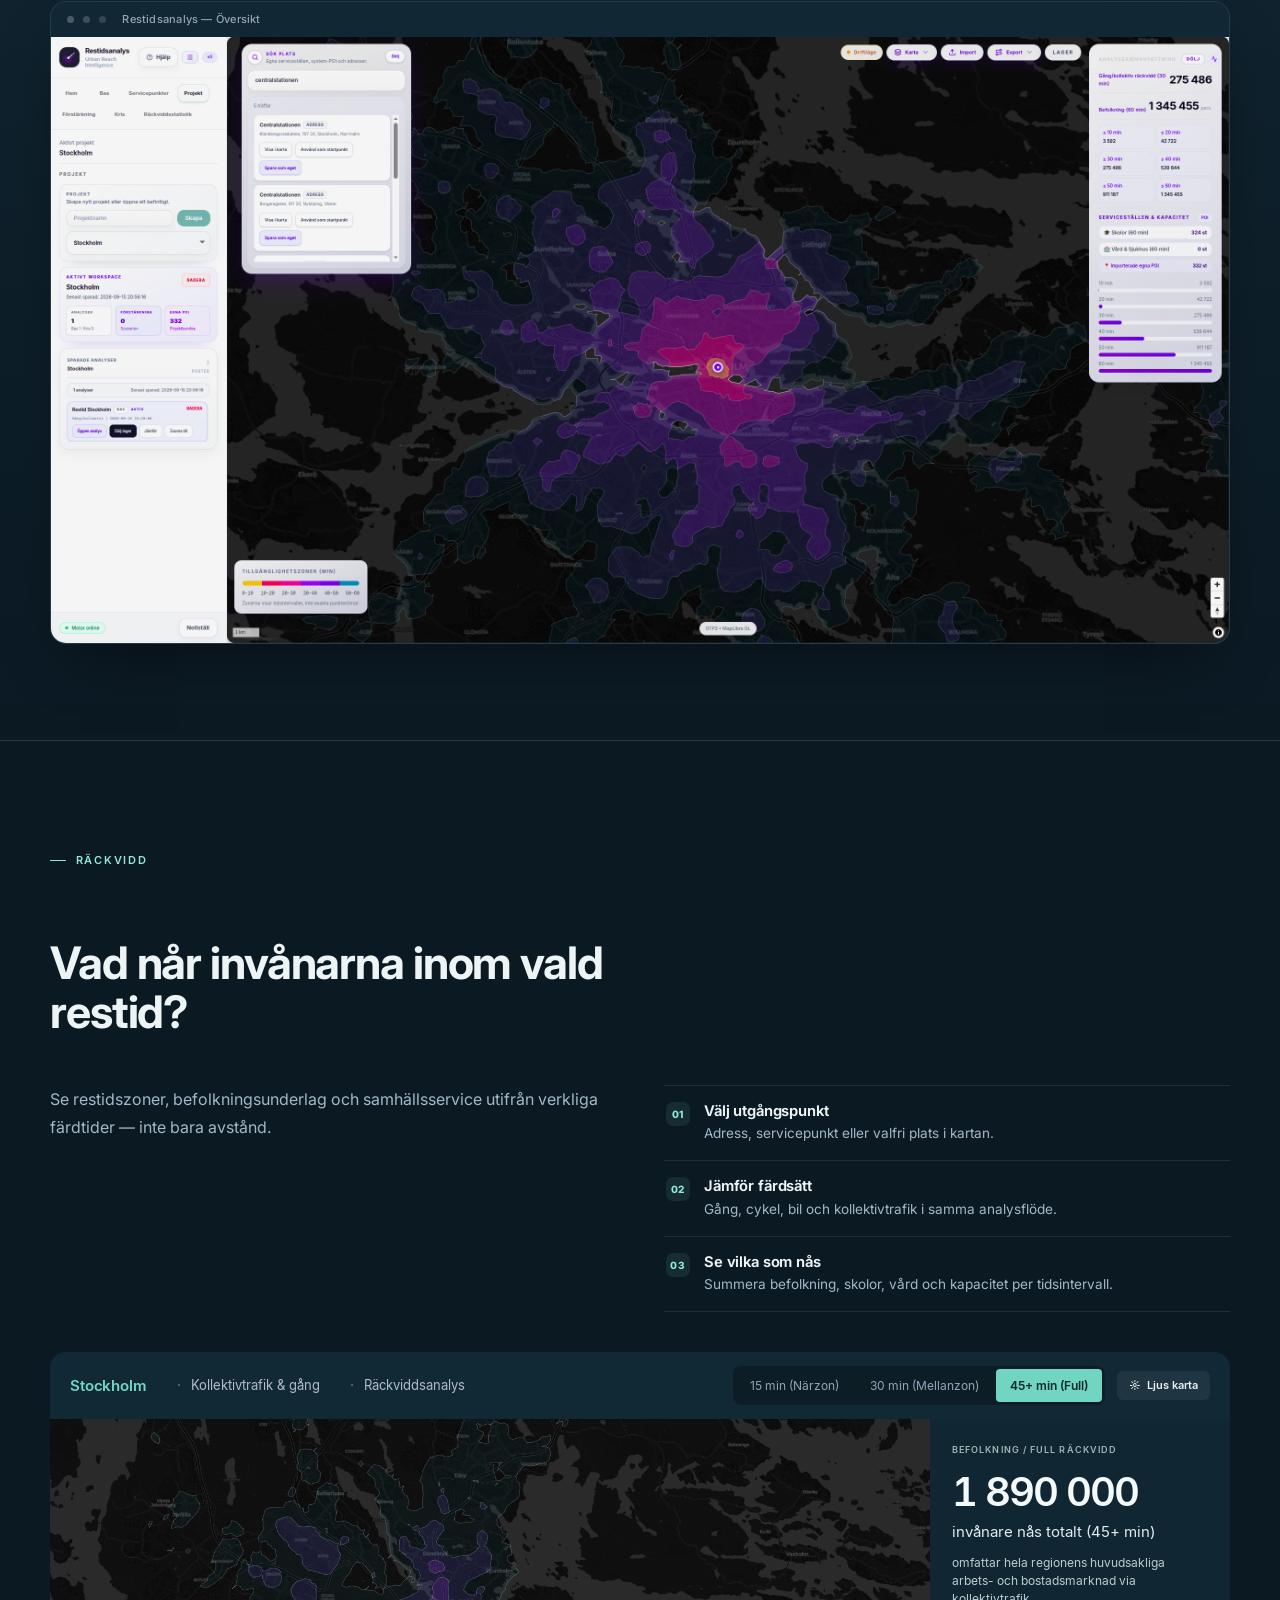
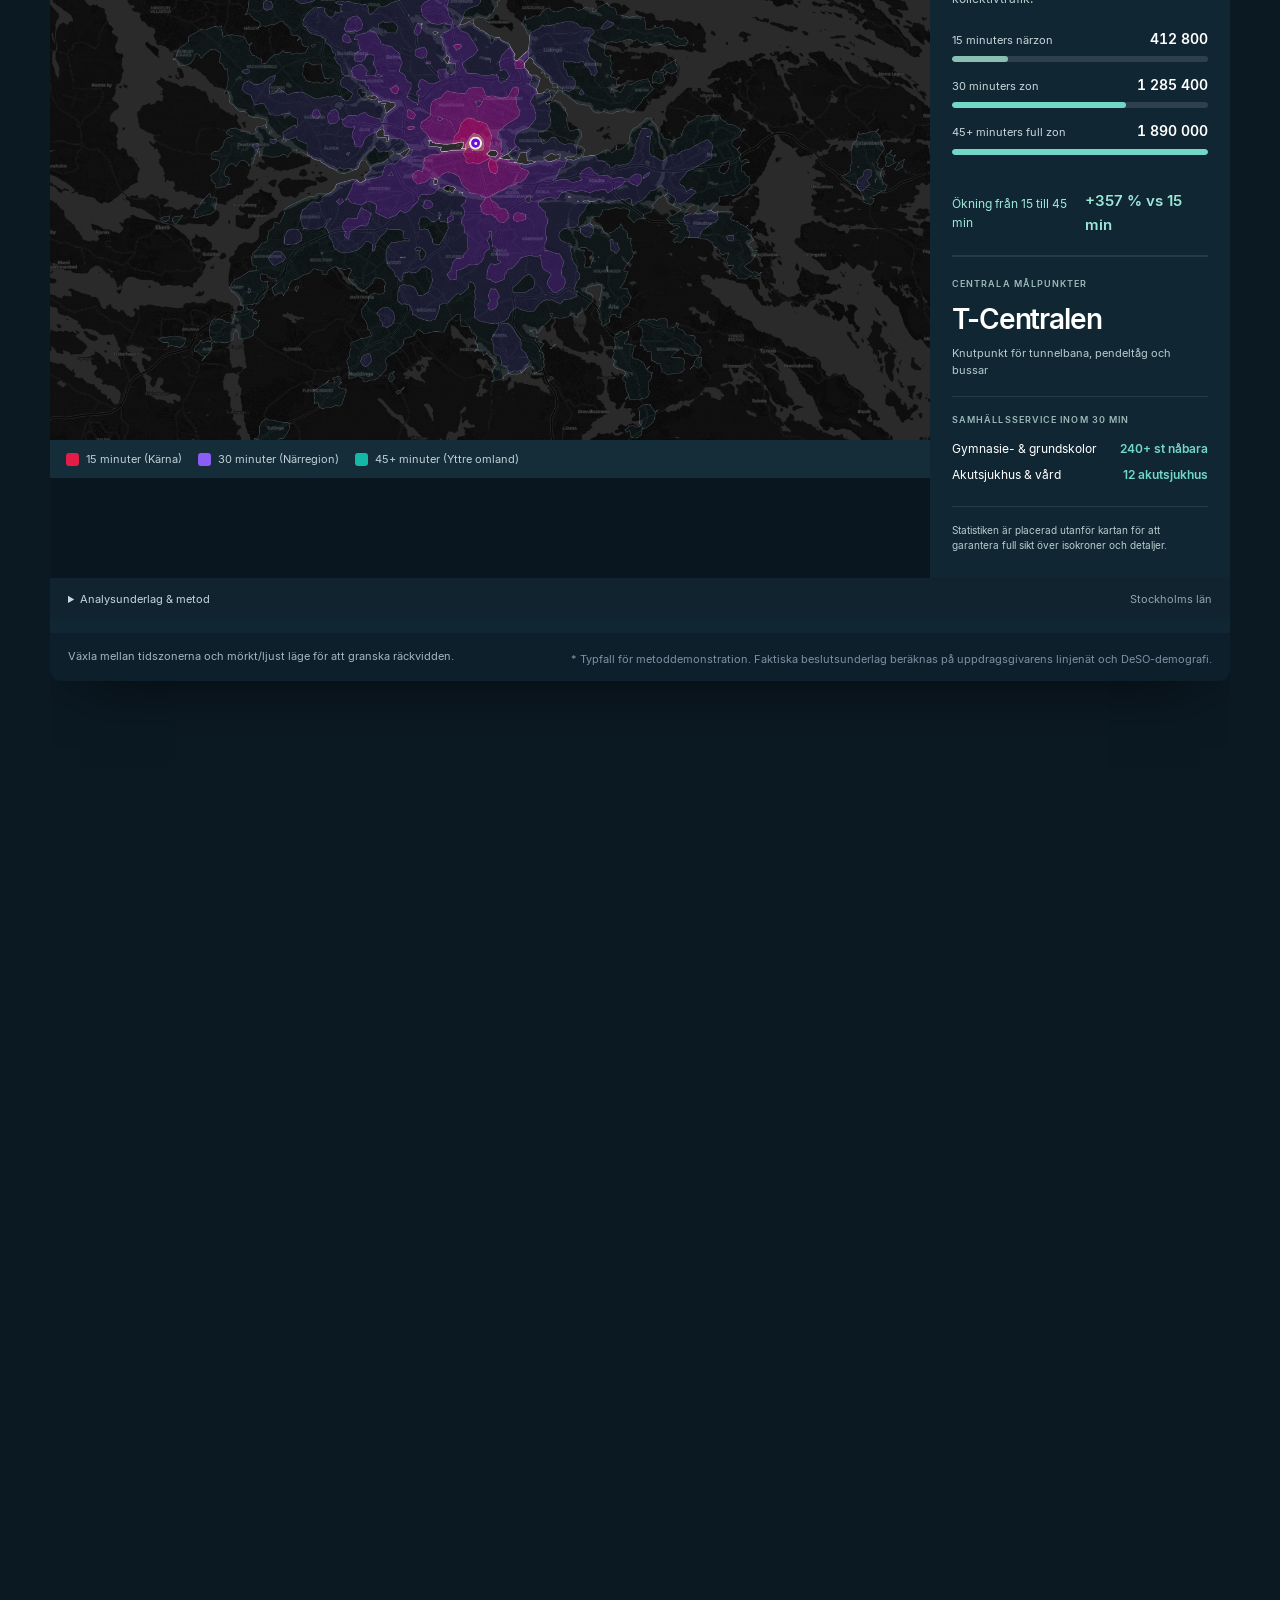
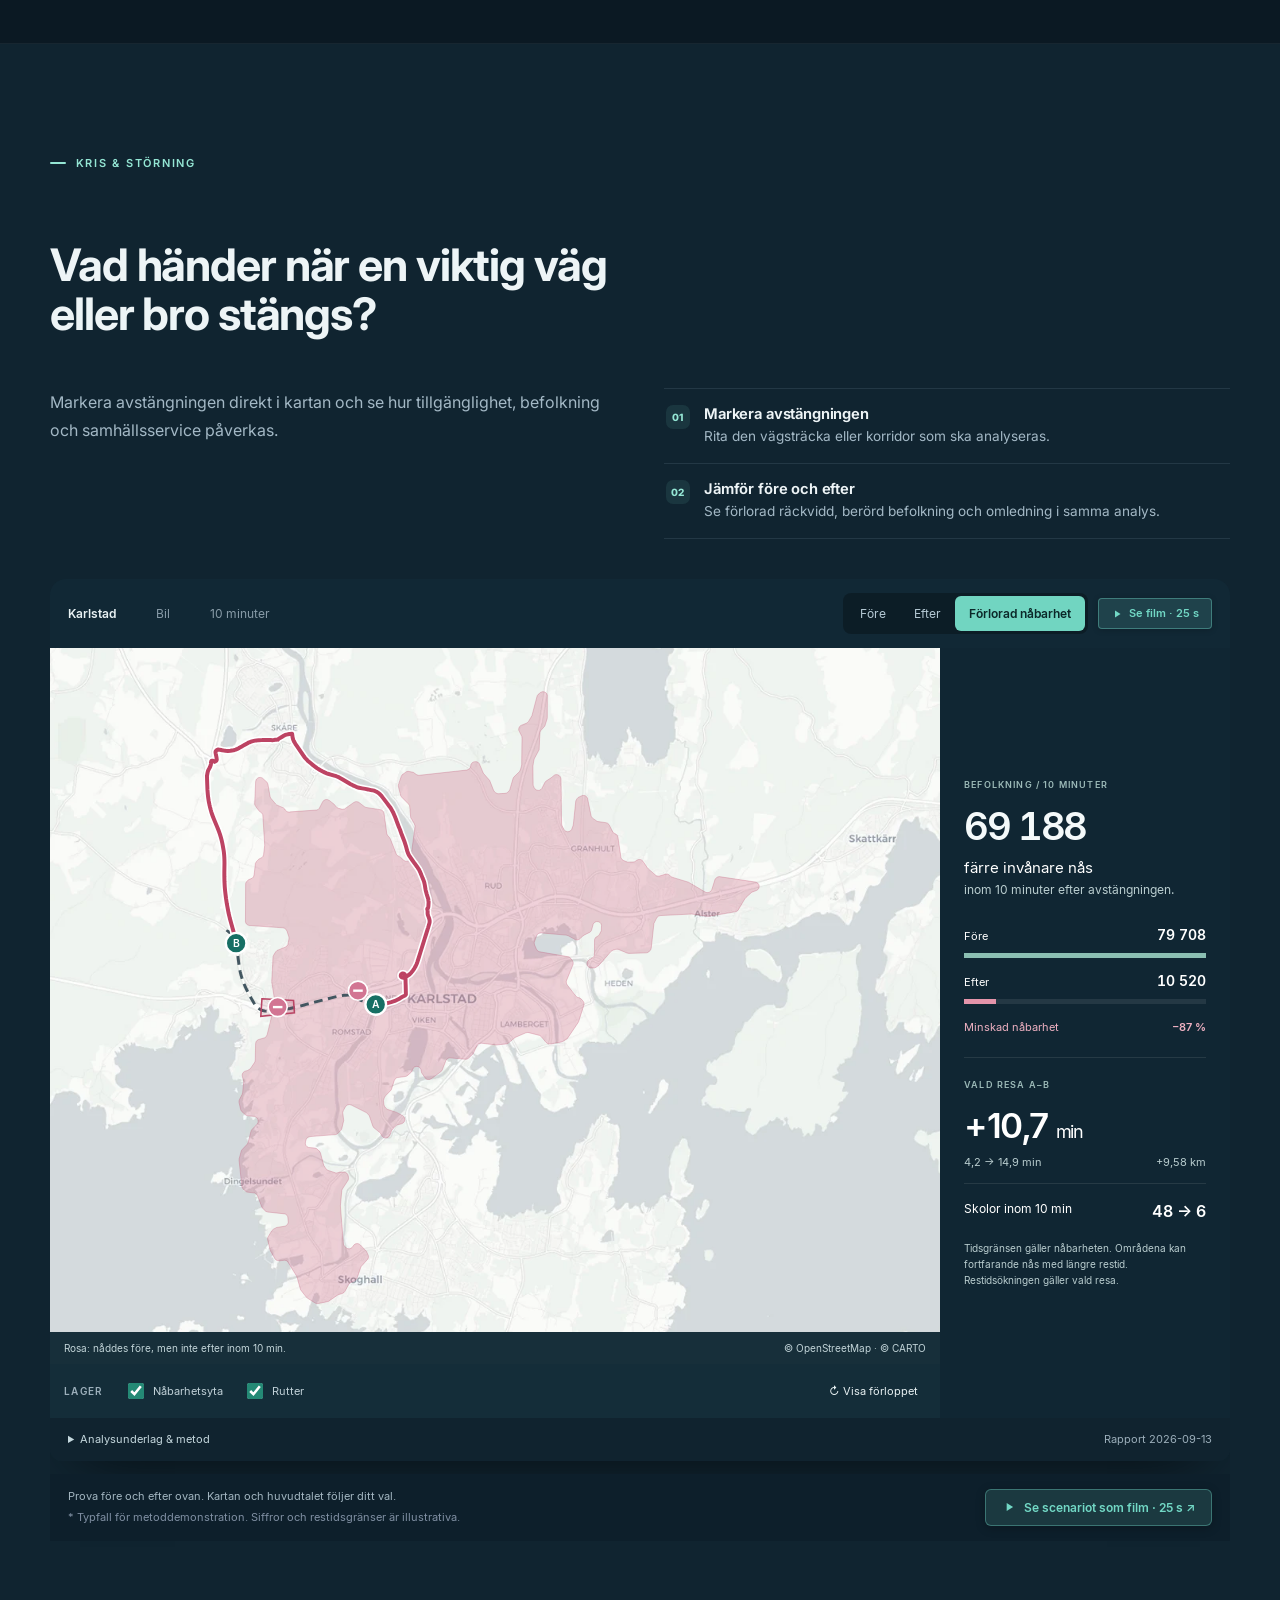
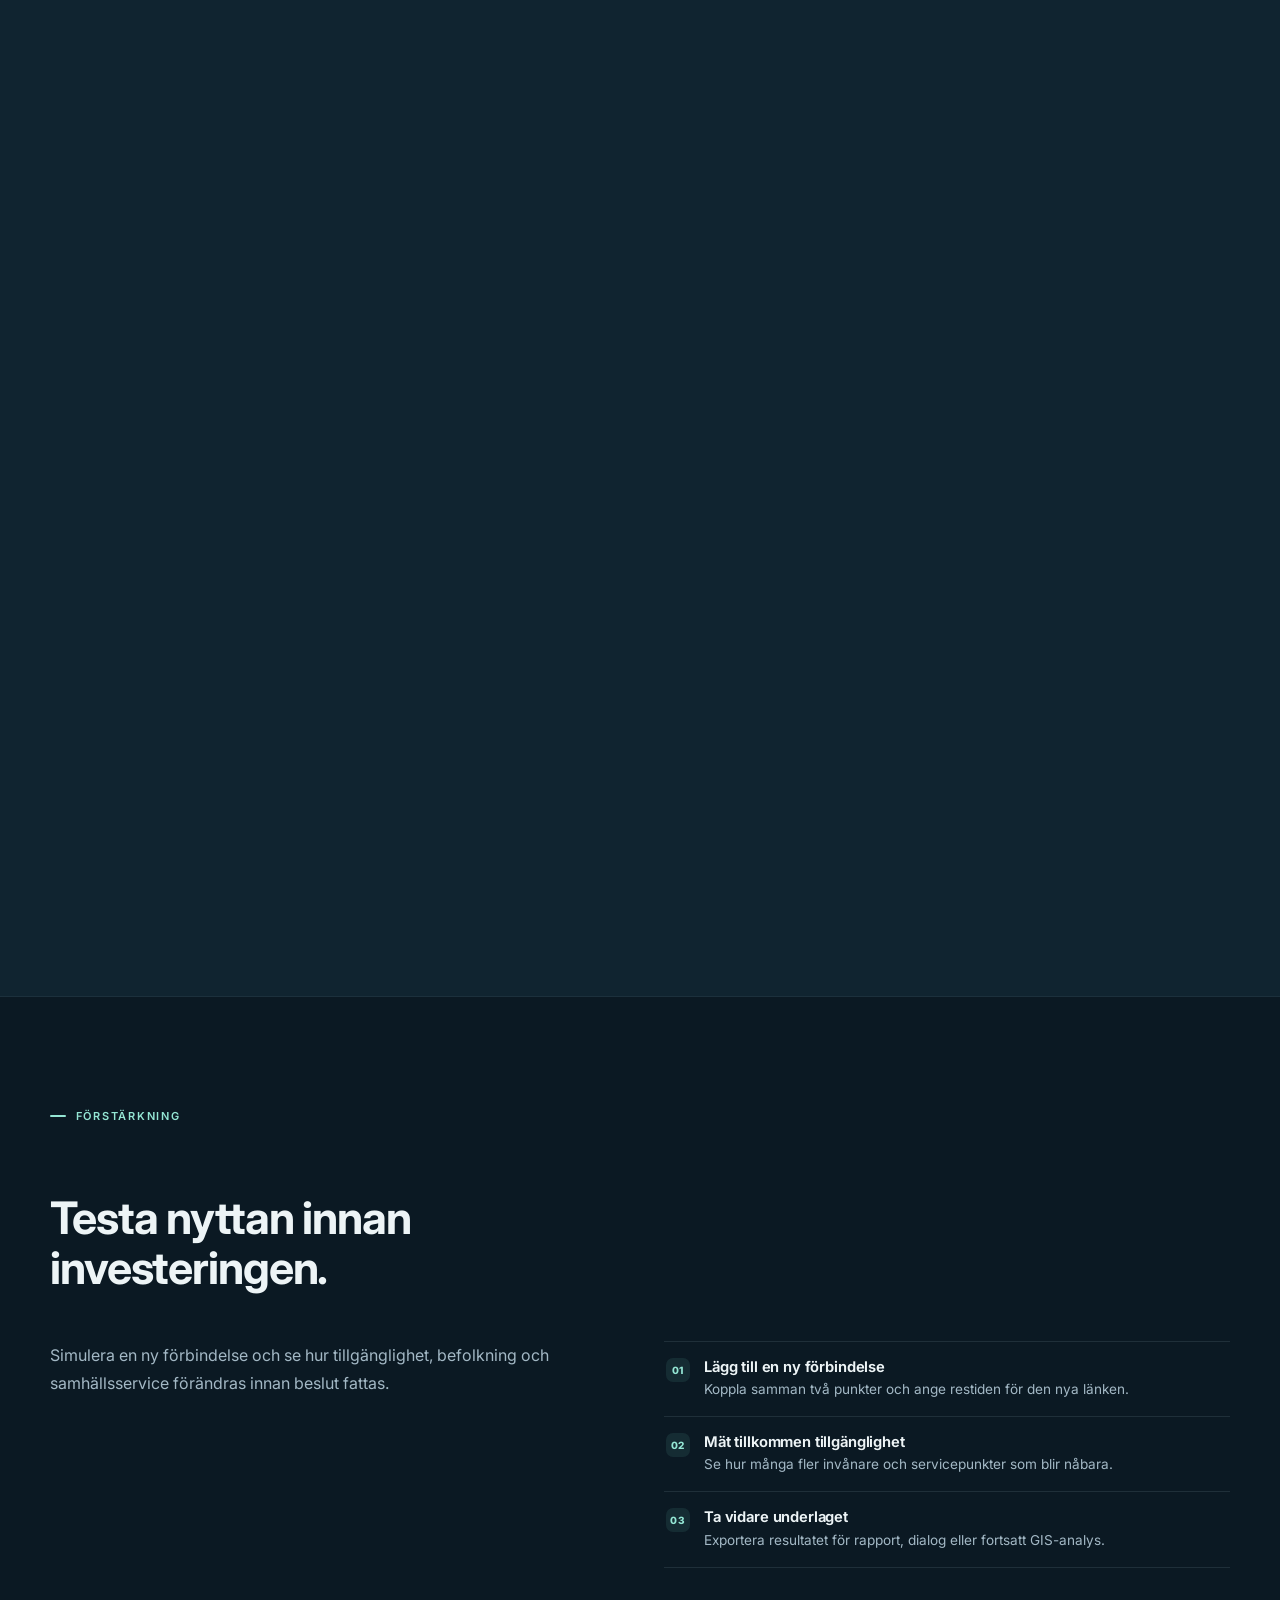
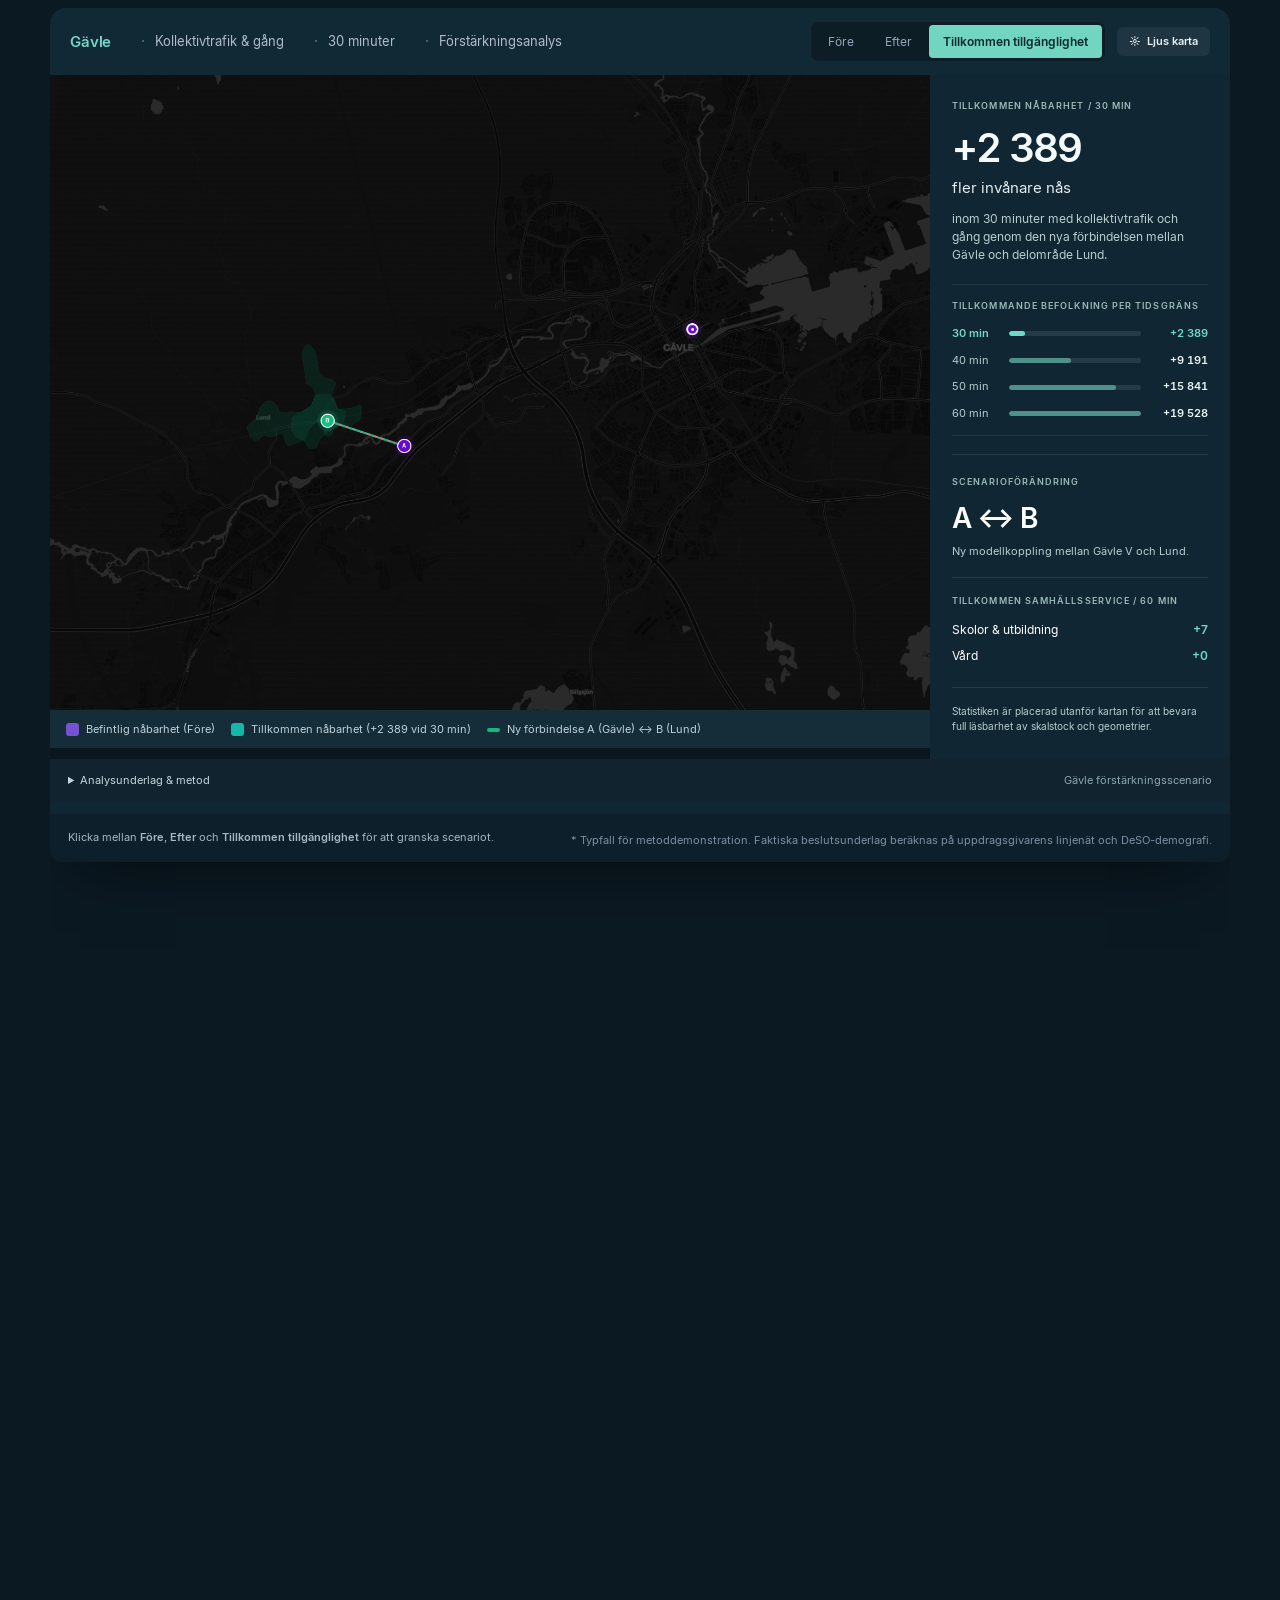
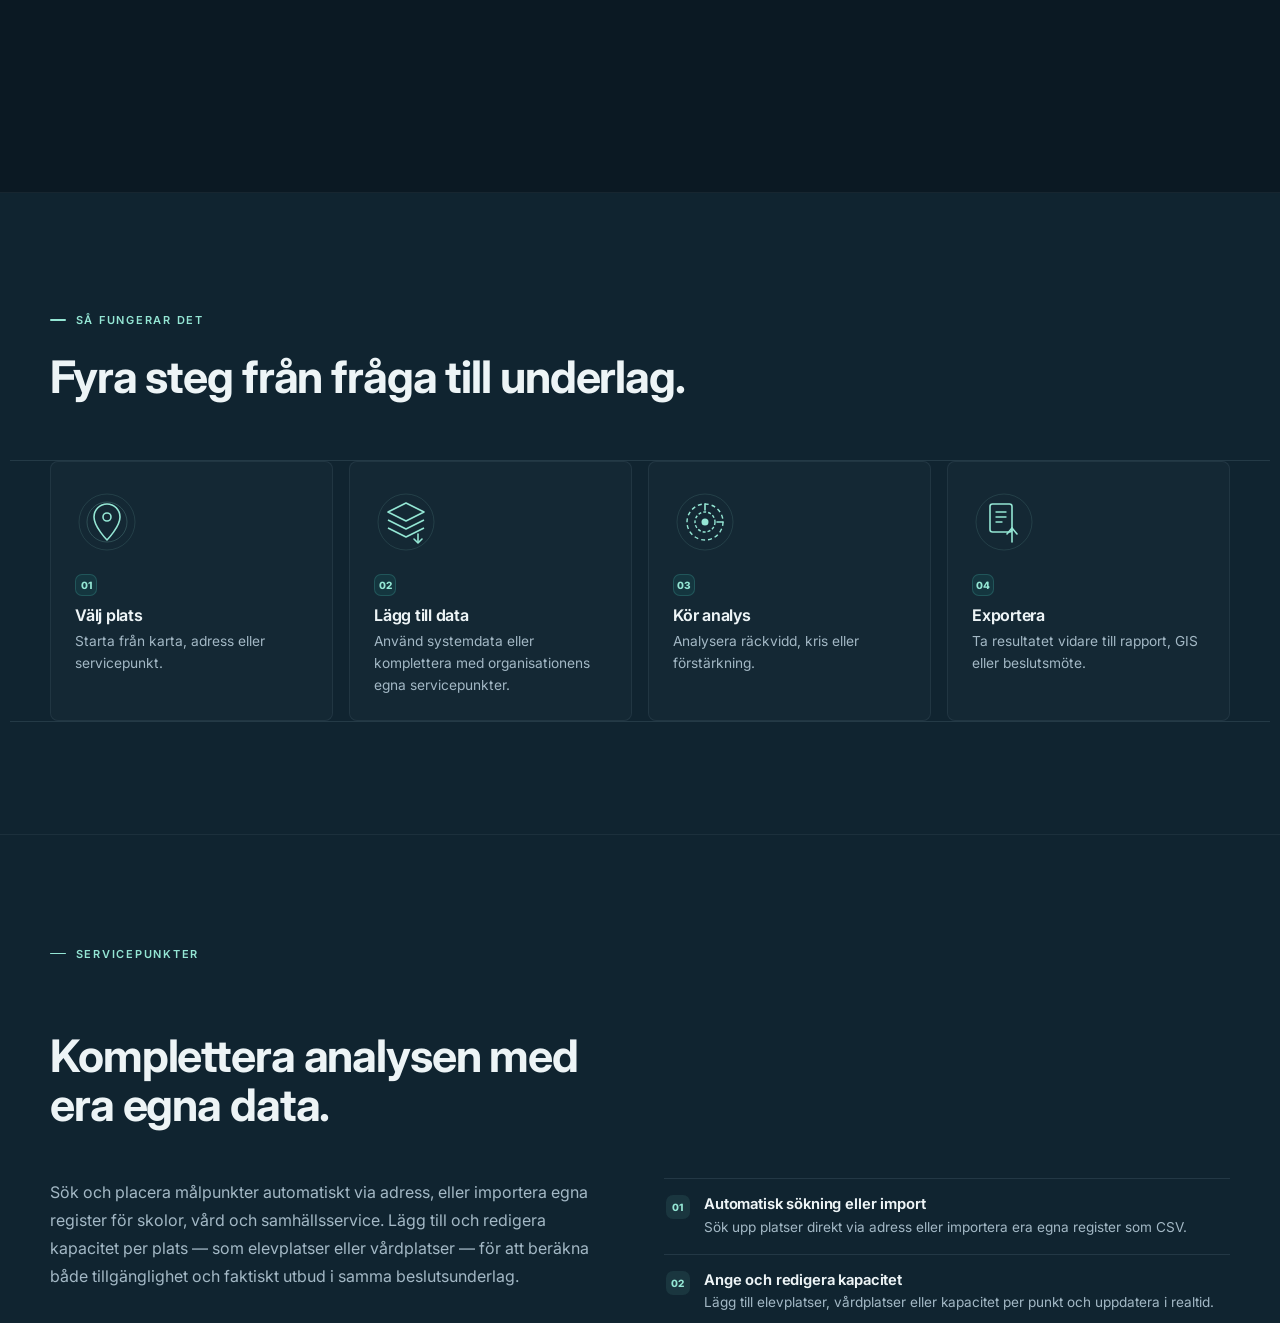
==== commit 6694e915: "feat: publish interactive premium site" ====
--- a/index.html
+++ b/index.html
@@ -6,7 +6,9 @@
   <title>Restidsanalys – Geografiskt beslutsstöd</title>
   <meta name="description" content="Restidsanalys är ett beslutsstöd för kommuner, regioner och samhällsplanering. Förstå tillgänglighet, analysera störningar och testa framtida förbindelser.">
   <link rel="icon" type="image/svg+xml" href="assets/svg/restidsanalys-logo-symbol.svg">
-  <link rel="stylesheet" href="style.css">
+  <link rel="stylesheet" href="original.css">
+  <link rel="stylesheet" href="assets/vendor/maplibre-gl.css">
+  <link rel="stylesheet" href="palette.css">
 </head>
 <body>
 
@@ -105,15 +107,7 @@
     <!-- RÄCKVIDD -->
     <section id="reach" class="feature-block wide">
       <div class="feature-inner">
-        <div class="app-frame">
-          <div class="app-frame-bar">
-            <span class="app-frame-dot"></span>
-            <span class="app-frame-dot"></span>
-            <span class="app-frame-dot"></span>
-            <span class="app-frame-bar-title">Räckviddsanalys — Restidsanalys</span>
-          </div>
-          <img class="app-frame-img" src="assets/images/landing-bas-desktop.png" alt="Räckviddsanalys i Restidsanalys">
-        </div>
+        <iframe id="reach-frame" class="crisis-frame" src="reach.html" title="Stockholm: interaktiv räckviddsanalys och vad som nås" scrolling="no"></iframe>
         <div class="feature-text">
           <span class="kicker">Räckvidd</span>
           <h2>Vad når invånarna inom vald restid?</h2>
@@ -150,15 +144,7 @@
     <!-- KRIS & STÖRNING -->
     <section id="crisis" class="feature-block alt wide">
       <div class="feature-inner">
-        <div class="app-frame">
-          <div class="app-frame-bar">
-            <span class="app-frame-dot"></span>
-            <span class="app-frame-dot"></span>
-            <span class="app-frame-dot"></span>
-            <span class="app-frame-bar-title">Krisanalys — Restidsanalys</span>
-          </div>
-          <img class="app-frame-img" src="assets/images/landing-kris-desktop.png" alt="Krisanalys med störning och omledning">
-        </div>
+        <iframe id="crisis-frame" class="crisis-frame" src="crisis.html" title="Karlstad: interaktiv jämförelse före och efter avstängning" scrolling="no"></iframe>
         <div class="feature-text">
           <span class="kicker">Kris &amp; störning</span>
           <h2>Vad händer när en viktig väg eller bro stängs?</h2>
@@ -188,15 +174,7 @@
     <!-- FÖRSTÄRKNING -->
     <section id="reinforcement" class="feature-block wide">
       <div class="feature-inner">
-        <div class="app-frame">
-          <div class="app-frame-bar">
-            <span class="app-frame-dot"></span>
-            <span class="app-frame-dot"></span>
-            <span class="app-frame-dot"></span>
-            <span class="app-frame-bar-title">Förstärkningsanalys — Restidsanalys</span>
-          </div>
-          <img class="app-frame-img" src="assets/images/landing-forstarkning-desktop.png" alt="Förstärkningsanalys i Restidsanalys">
-        </div>
+        <iframe id="reinforcement-frame" class="crisis-frame" src="reinforcement.html" title="Gävle: interaktiv förstärkningsanalys före och efter" scrolling="no"></iframe>
         <div class="feature-text">
           <span class="kicker">Förstärkning</span>
           <h2>Testa nyttan innan investeringen.</h2>
@@ -317,16 +295,18 @@
     </section>
 
     <!-- SERVICEPUNKTER -->
-    <section id="servicepunkter" class="feature-block alt">
+    <section id="servicepunkter" class="feature-block alt wide">
       <div class="feature-inner">
-        <div class="app-frame">
+        <div class="app-frame service-preview">
           <div class="app-frame-bar">
             <span class="app-frame-dot"></span>
             <span class="app-frame-dot"></span>
             <span class="app-frame-dot"></span>
-            <span class="app-frame-bar-title">Servicepunkter — Restidsanalys</span>
-          </div>
-          <img class="app-frame-img" src="assets/images/landing-servicepunkter-desktop.png" alt="Servicepunkter i Restidsanalys">
+            <span class="app-frame-bar-title">Importera servicepunkter — Restidsanalys</span>
+          </div>
+          <div class="service-preview-media">
+            <img class="app-frame-img" src="assets/images/landing-servicepunkter-import.png" alt="Guidat flöde för att importera servicepunkter i Restidsanalys">
+          </div>
         </div>
         <div class="feature-text">
           <span class="kicker">Servicepunkter</span>
@@ -371,14 +351,61 @@
             Se var Restidsanalys är tillgängligt idag. Täckningen utökas löpande i takt med nya regioner, datakällor och kundbehov.
           </p>
         </div>
-        <div class="app-frame">
+        <div class="app-frame coverage-preview">
           <div class="app-frame-bar">
             <span class="app-frame-dot"></span>
             <span class="app-frame-dot"></span>
             <span class="app-frame-dot"></span>
             <span class="app-frame-bar-title">Täckning just nu — augusti 2026</span>
           </div>
-          <img class="app-frame-img" src="assets/images/landing-coverage-dark.png" alt="Nuvarande täckning för Restidsanalys">
+          <div class="coverage-vector-map" id="coverage-map">
+            <div class="coverage-live-map" id="coverage-live-map" aria-label="Interaktiv karta över Restidsanalys nuvarande täckning"></div>
+            <svg class="coverage-vector-fallback" viewBox="0 0 740 722" role="img" aria-labelledby="coverage-map-title coverage-map-desc">
+              <title id="coverage-map-title">Nuvarande geografisk täckning</title>
+              <desc id="coverage-map-desc">Sverigekarta med tolv valbara områden från Restidsanalys coverage-underlag.</desc>
+              <defs>
+                <linearGradient id="coverage-sea" x1="0" y1="0" x2="1" y2="1">
+                  <stop offset="0" stop-color="#07131c"/>
+                  <stop offset="1" stop-color="#0c202b"/>
+                </linearGradient>
+                <pattern id="coverage-grid" width="74" height="72.2" patternUnits="userSpaceOnUse">
+                  <path d="M74 0H0V72.2" fill="none" stroke="#8ab0bb" stroke-opacity=".045" stroke-width="1"/>
+                </pattern>
+              </defs>
+              <rect width="740" height="722" fill="url(#coverage-sea)"/>
+              <rect width="740" height="722" fill="url(#coverage-grid)"/>
+              <g class="coverage-countries" aria-hidden="true">
+                <path class="coverage-country coverage-country--norway" d="M716.2,125.1 L671.3,144.3 L649.9,148.7 L661.1,115.0 L627.2,95.5 L586.2,112.2 L573.2,147.4 L548.0,168.1 L519.6,156.8 L485.1,159.1 L455.8,134.2 L439.9,146.7 L423.5,148.7 L419.6,179.2 L369.8,171.9 L362.8,197.2 L337.5,197.1 L293.6,275.9 L252.5,333.1 L262.2,346.5 L253.0,361.9 L226.8,361.2 L209.6,396.8 L211.2,445.2 L228.1,463.1 L219.4,503.6 L197.4,526.5 L185.7,545.5 L168.0,525.3 L115.8,563.0 L80.6,570.5 L44.0,554.2 L34.6,518.9 L26.2,439.1 L50.6,415.8 L120.3,384.6 L172.5,344.9 L220.9,289.0 L284.4,206.2 L401.3,112.6 L459.3,91.0 L502.8,93.6 L543.0,51.5 L591.2,53.8 L638.7,43.5 L721.3,81.0 L687.3,94.4Z"/>
+                <path class="coverage-country coverage-country--sweden" d="M185.7,545.5 L197.4,526.5 L219.4,503.6 L228.1,463.1 L211.2,445.2 L209.6,396.8 L226.8,361.2 L253.0,361.9 L262.2,346.5 L252.5,333.1 L293.6,275.9 L337.5,197.1 L362.8,197.2 L369.8,171.9 L419.6,179.2 L423.5,148.7 L439.9,146.7 L475.1,169.6 L516.4,200.6 L517.1,267.5 L526.0,283.7 L480.6,295.4 L454.9,323.6 L459.1,347.8 L417.0,378.7 L366.0,410.8 L346.7,461.4 L365.5,485.9 L390.8,504.8 L366.5,542.3 L339.1,549.9 L329.0,603.1 L314.0,631.8 L281.9,628.8 L266.9,652.6 L236.3,654.0 L227.9,625.6 L205.8,590.6Z"/>
+                <path class="coverage-country" d="M649.9,148.7 L646.1,181.2 L686.5,211.2 L662.2,244.1 L692.9,292.0 L675.1,326.7 L698.9,355.9 L688.1,380.8 L727.2,406.4 L717.3,425.1 L636.1,490.5 L588.2,493.2 L541.7,505.6 L498.7,512.7 L483.4,494.3 L457.8,483.0 L463.7,448.6 L450.9,416.0 L463.5,394.5 L487.4,370.8 L547.9,328.5 L565.5,320.2 L562.8,303.1 L526.0,283.7 L517.1,267.5 L516.4,200.6 L475.1,169.6 L439.9,146.7 L455.8,134.2 L485.1,159.1 L519.6,156.8 L548.0,168.1 L573.2,147.4 L586.2,112.2 L627.2,95.5 L661.1,115.0Z"/>
+                <path class="coverage-country" d="M156.5,665.2 L139.6,669.6 L119.6,665.7 L108.9,649.3 L108.1,618.5 L120.1,601.0 L143.4,599.0 L173.9,581.6 L173.0,597.7 L165.2,607.8 L168.3,616.4 L182.7,621.0 L176.2,632.5 L149.3,650.8Z"/>
+              </g>
+              <g class="coverage-area-layer">
+                <path class="coverage-area" tabindex="0" role="button" aria-pressed="false" data-region="Gävle / Gävleborg" aria-label="Gävle / Gävleborg: tillgängligt område" d="M276.1,452.5 L277.5,451.4 L278.2,445.7 L282.4,441.6 L285.0,445.0 L286.9,445.8 L284.4,442.9 L285.6,442.1 L287.2,444.9 L288.8,444.4 L288.2,442.4 L291.9,442.8 L292.0,444.3 L293.1,444.5 L293.6,443.6 L293.0,441.8 L293.8,441.8 L293.7,440.3 L294.4,439.7 L293.6,439.6 L293.1,438.1 L301.7,434.0 L302.1,432.8 L299.3,428.2 L304.1,425.8 L306.9,425.6 L323.3,429.6 L328.6,429.5 L330.9,429.6 L333.9,430.3 L338.3,430.7 L342.6,432.2 L352.0,432.4 L373.1,434.9 L363.8,467.4 L366.9,475.6 L368.9,476.6 L362.3,483.4 L353.7,484.5 L351.2,492.4 L350.4,493.2 L349.3,492.8 L348.7,493.9 L349.2,495.2 L348.7,497.4 L345.7,498.8 L343.1,497.6 L341.4,497.9 L340.6,498.9 L341.1,499.5 L337.7,501.1 L335.8,501.0 L333.8,499.5 L333.4,498.1 L332.5,497.5 L330.8,495.5 L327.5,494.7 L322.3,489.4 L320.8,486.8 L323.4,486.4 L325.5,484.1 L325.3,483.5 L327.1,482.2 L327.4,480.7 L323.9,478.1 L320.6,473.6 L315.1,473.1 L310.9,471.6 L308.7,469.4 L308.1,465.8 L298.7,458.4 L296.1,455.7 L294.8,452.4 L293.2,456.4 L282.2,456.3 L281.6,455.8 L282.1,454.8 L281.6,453.7 L282.2,452.6Z"/>
+                <path class="coverage-area" tabindex="0" role="button" aria-pressed="false" data-region="Göteborg / Västra Götaland" aria-label="Göteborg / Västra Götaland: tillgängligt område" d="M174.3,548.5 L175.5,544.3 L186.8,541.5 L189.1,538.2 L194.0,537.0 L197.3,541.1 L197.0,544.4 L199.2,544.8 L202.2,543.8 L205.5,537.9 L205.2,537.0 L206.1,533.4 L209.4,533.4 L210.1,532.6 L213.7,535.0 L214.3,534.3 L213.6,532.3 L217.1,532.1 L218.7,534.6 L220.6,535.1 L223.6,534.4 L222.4,535.2 L223.6,536.5 L226.7,537.1 L228.2,534.8 L231.4,536.5 L235.2,546.8 L244.5,549.7 L249.1,549.0 L246.8,546.9 L249.1,542.1 L253.4,538.8 L268.0,539.0 L272.2,540.4 L271.8,542.5 L274.7,544.6 L273.8,545.7 L276.7,547.9 L276.9,550.1 L278.7,549.9 L278.6,551.3 L282.8,550.6 L284.9,552.3 L278.0,561.6 L275.3,566.9 L272.6,568.8 L267.7,568.4 L266.1,572.2 L262.9,571.9 L258.7,571.2 L256.0,573.7 L258.8,575.9 L257.2,577.9 L257.8,580.2 L256.2,582.3 L257.0,582.8 L255.4,585.2 L256.1,587.0 L251.4,591.1 L247.6,594.4 L245.3,594.8 L243.1,596.6 L240.9,599.7 L238.4,599.5 L238.9,598.8 L235.5,598.8 L236.6,596.9 L233.5,596.0 L232.8,595.0 L231.5,595.9 L228.9,593.8 L224.8,595.6 L222.8,596.0 L222.9,594.6 L221.6,593.6 L222.5,591.9 L220.0,590.0 L220.4,586.9 L218.8,585.7 L206.6,587.0 L205.6,588.8 L197.0,588.8 L190.4,583.3 L184.9,573.6 L181.0,564.8 L176.0,558.0Z"/>
+                <path class="coverage-area" tabindex="0" role="button" aria-pressed="false" data-region="Hallands län" aria-label="Hallands län: tillgängligt område" d="M197.0,588.8 L205.6,588.8 L206.6,587.0 L213.4,587.2 L218.8,585.7 L220.4,586.9 L219.7,588.1 L220.5,589.2 L220.0,590.0 L222.5,591.9 L221.6,593.6 L222.8,596.0 L224.8,595.6 L227.4,593.6 L229.7,594.0 L231.5,595.9 L233.5,596.0 L236.6,596.9 L235.6,597.6 L238.9,598.8 L238.4,599.5 L240.4,599.5 L240.0,601.8 L241.1,603.6 L244.0,601.9 L248.1,600.8 L249.8,601.4 L251.1,602.1 L253.8,602.5 L253.6,603.9 L256.2,605.5 L256.0,606.6 L250.7,608.4 L247.3,608.8 L246.8,609.4 L245.7,609.8 L246.4,613.4 L246.0,614.1 L247.5,614.7 L250.2,621.8 L245.6,623.4 L243.6,625.0 L241.3,624.1 L237.4,624.1 L236.5,623.7 L237.0,623.1 L236.7,621.6 L235.1,621.3 L232.5,618.1 L217.8,618.0 L219.3,615.6 L211.6,605.2 L203.1,599.0 L200.5,592.5Z"/>
+                <path class="coverage-area" tabindex="0" role="button" aria-pressed="false" data-region="Jönköpings län" aria-label="Jönköpings län: tillgängligt område" d="M239.9,600.4 L243.1,596.6 L245.3,594.8 L251.4,592.0 L251.4,591.1 L256.1,587.0 L255.4,585.2 L257.0,582.8 L256.2,582.3 L257.8,580.2 L257.2,577.9 L258.8,575.9 L256.0,573.7 L258.7,571.2 L262.9,571.9 L263.3,572.8 L267.7,568.4 L272.6,568.8 L275.3,566.9 L276.7,568.8 L284.4,569.7 L288.0,570.3 L287.7,569.9 L288.5,569.2 L287.9,568.6 L290.3,568.3 L290.1,568.8 L292.9,573.0 L291.0,573.4 L290.6,576.0 L292.8,578.1 L292.7,579.2 L294.1,582.0 L301.8,582.3 L308.3,585.7 L306.0,587.3 L308.0,588.7 L307.2,589.2 L306.9,590.6 L305.3,589.8 L304.1,590.1 L303.9,591.5 L304.7,591.7 L303.8,592.7 L304.5,593.9 L303.1,594.9 L302.8,596.0 L304.7,597.1 L304.3,598.1 L299.6,597.3 L296.9,597.3 L296.0,597.9 L294.2,597.0 L294.6,599.0 L292.8,598.3 L290.7,600.0 L288.1,600.2 L287.3,598.2 L284.1,597.3 L280.3,598.0 L279.0,598.6 L278.5,599.4 L273.9,599.7 L273.2,600.9 L273.8,602.6 L273.0,603.7 L274.3,604.4 L272.8,608.0 L271.0,607.9 L270.0,605.8 L268.3,604.4 L266.1,602.9 L262.3,603.1 L260.4,604.4 L257.2,603.3 L255.8,605.2 L253.6,603.9 L253.7,602.4 L251.8,601.7 L250.8,600.9 L248.1,600.8 L243.9,601.4 L244.0,601.9 L241.1,603.6 L241.1,602.6 L240.0,601.8Z"/>
+                <path class="coverage-area" tabindex="0" role="button" aria-pressed="false" data-region="Karlstad / Värmland" aria-label="Karlstad / Värmland: tillgängligt område" d="M203.3,521.3 L204.0,520.1 L207.6,519.4 L208.5,517.9 L210.0,517.7 L209.5,514.5 L207.2,512.9 L208.4,511.9 L211.0,510.9 L216.0,511.3 L220.4,508.7 L224.7,504.2 L225.8,501.0 L224.6,496.6 L227.4,493.8 L227.5,490.2 L225.1,487.2 L221.9,482.6 L220.2,477.2 L217.3,472.9 L223.3,471.6 L229.1,471.4 L229.9,473.4 L242.1,481.8 L243.0,484.2 L244.4,484.2 L250.2,492.0 L255.6,493.9 L259.7,498.9 L263.4,501.6 L264.6,501.1 L263.0,499.1 L268.2,499.8 L269.9,504.3 L275.8,506.7 L276.4,508.5 L273.1,509.2 L274.0,510.5 L275.5,510.9 L275.2,513.6 L275.8,515.3 L274.9,516.2 L276.9,523.3 L275.8,522.9 L274.6,523.8 L276.7,526.3 L275.1,527.2 L272.4,531.3 L271.9,535.5 L273.3,538.0 L272.2,540.4 L268.0,539.0 L265.5,539.8 L253.4,538.8 L249.1,542.1 L246.8,546.9 L249.1,549.0 L244.5,549.7 L235.2,546.8 L231.8,539.3 L231.4,536.5 L228.8,534.7 L226.6,537.1 L223.5,536.4 L223.6,535.8 L222.4,535.2 L223.6,534.4 L220.6,535.1 L218.7,534.6 L217.1,532.1 L213.6,532.3 L214.3,534.3 L213.7,535.0 L210.1,532.6 L209.4,533.4 L206.8,533.0 L206.6,529.4Z"/>
+                <path class="coverage-area" tabindex="0" role="button" aria-pressed="false" data-region="Linköping/Norrköping / Östergötland" aria-label="Linköping/Norrköping / Östergötland: tillgängligt område" d="M275.3,566.9 L278.0,561.6 L285.6,551.7 L291.6,550.4 L292.5,548.8 L294.4,546.6 L297.7,545.2 L299.3,545.4 L299.9,546.3 L301.4,545.9 L301.6,547.1 L302.7,546.6 L302.4,545.2 L305.4,545.0 L306.4,543.9 L305.4,542.2 L309.8,541.1 L310.3,542.4 L312.3,540.2 L314.8,542.0 L319.8,544.5 L322.2,546.0 L324.1,546.2 L325.3,547.6 L325.8,548.0 L326.9,548.8 L327.3,550.4 L335.4,551.3 L339.0,554.0 L345.4,554.1 L347.0,555.4 L347.5,556.9 L358.6,560.3 L357.7,564.7 L352.9,573.0 L340.8,572.9 L338.4,573.1 L334.5,573.3 L331.7,569.5 L330.1,570.2 L328.0,568.9 L325.9,569.3 L324.1,568.5 L321.8,569.5 L321.4,570.2 L321.9,571.0 L320.5,570.3 L316.8,570.6 L317.6,571.1 L317.0,572.3 L319.6,573.7 L317.6,574.8 L318.8,577.0 L315.7,579.3 L312.4,578.8 L311.0,577.7 L306.5,577.7 L306.8,578.4 L305.0,579.7 L305.4,580.2 L302.1,581.1 L302.7,581.5 L301.9,582.4 L294.1,582.0 L292.7,579.2 L292.8,578.1 L290.6,576.0 L291.0,573.4 L292.9,573.0 L291.4,571.4 L290.1,568.8 L290.3,568.3 L287.9,568.6 L288.5,569.2 L287.7,569.9 L288.0,570.3 L280.6,569.9 L276.7,568.8Z"/>
+                <path class="coverage-area" tabindex="0" role="button" aria-pressed="false" data-region="Malmö/Lund / Skåne" aria-label="Malmö/Lund / Skåne: tillgängligt område" d="M214.5,623.3 L217.8,618.0 L232.5,618.1 L235.1,621.3 L236.7,621.6 L237.0,623.1 L236.5,623.7 L241.8,624.2 L243.0,625.1 L245.9,623.2 L250.0,621.9 L252.2,622.7 L265.0,620.7 L265.9,618.9 L266.7,618.7 L269.0,619.9 L271.5,619.5 L277.9,621.0 L276.8,622.5 L275.2,622.8 L274.6,625.8 L275.7,626.1 L275.9,628.0 L279.3,628.1 L279.8,631.0 L278.4,634.5 L280.0,642.3 L282.8,646.7 L268.7,659.4 L258.5,658.2 L248.8,660.6 L237.8,659.7 L235.8,660.3 L230.2,655.7 L229.8,654.3 L228.4,654.7 L227.5,651.9 L230.3,650.2 L230.7,648.7 L234.7,646.5 L235.1,645.6 L229.9,639.8 L228.5,637.1 L228.7,633.5 L221.1,628.4 L221.7,627.6 L220.0,625.8Z"/>
+                <path class="coverage-area" tabindex="0" role="button" aria-pressed="false" data-region="Örebro län / Västmanlands län" aria-label="Örebro län / Västmanlands län: tillgängligt område" d="M271.8,542.5 L273.3,538.0 L271.9,535.5 L272.4,531.3 L275.1,527.2 L276.7,526.3 L274.6,523.8 L275.8,522.9 L276.9,523.3 L274.9,516.2 L275.8,515.3 L275.2,513.6 L275.5,510.9 L273.1,509.2 L276.4,508.5 L275.8,506.7 L284.2,507.7 L283.8,504.8 L285.6,503.8 L286.8,504.1 L286.4,504.6 L291.1,505.6 L294.0,507.3 L296.1,507.5 L301.9,512.5 L304.8,509.0 L308.7,509.7 L309.7,508.5 L309.2,507.0 L310.1,506.7 L308.7,505.8 L309.4,506.0 L310.2,504.9 L309.5,504.8 L310.9,503.2 L309.9,503.2 L309.9,502.7 L311.9,501.6 L317.8,501.4 L318.5,502.5 L321.5,503.5 L320.9,504.4 L324.8,505.2 L327.4,504.8 L327.9,504.5 L328.7,503.4 L331.4,502.9 L331.1,502.0 L331.5,501.6 L335.8,501.0 L336.9,503.0 L335.4,504.8 L336.4,506.1 L336.1,507.2 L338.0,508.7 L337.3,509.2 L338.1,509.4 L338.3,510.6 L337.6,511.1 L339.3,512.2 L338.3,512.8 L338.5,513.8 L336.4,515.1 L338.7,517.3 L341.5,522.7 L342.7,523.6 L341.1,525.0 L337.1,524.2 L323.9,525.9 L323.7,527.3 L325.2,527.6 L324.2,528.9 L321.3,529.4 L318.1,528.6 L315.9,529.3 L313.6,531.4 L314.3,533.2 L310.9,534.3 L311.7,537.2 L309.4,537.5 L309.5,538.2 L307.6,539.0 L307.0,540.0 L308.7,541.6 L307.3,541.3 L305.4,542.2 L306.4,543.9 L305.4,545.0 L302.4,545.2 L302.7,546.6 L301.6,547.1 L299.9,546.3 L297.7,545.2 L294.4,546.6 L293.8,548.3 L290.0,551.1 L288.8,550.6 L284.9,552.3 L282.8,550.6 L282.6,549.2 L280.7,549.3 L280.8,550.7 L278.5,551.3 L278.7,549.9 L276.9,550.1 L276.7,547.9 L273.8,545.7 L274.8,545.2 L274.7,544.6 L272.8,543.9Z"/>
+                <path class="coverage-area" tabindex="0" role="button" aria-pressed="false" data-region="Östersund / Jämtland" aria-label="Östersund / Jämtland: tillgängligt område" d="M210.8,391.5 L217.1,383.6 L215.4,379.3 L219.3,376.3 L229.5,364.8 L235.9,361.5 L243.4,360.1 L263.4,363.5 L268.4,356.3 L267.3,345.8 L255.1,341.2 L263.7,330.2 L272.9,319.9 L280.5,324.5 L286.4,329.5 L290.0,330.7 L291.6,334.1 L295.6,334.9 L299.6,337.7 L297.1,339.1 L300.5,341.1 L302.3,342.1 L304.5,343.1 L306.0,346.6 L307.8,346.4 L307.5,343.6 L309.3,342.9 L310.3,348.1 L317.7,350.9 L317.7,353.4 L318.3,354.2 L322.9,353.6 L336.1,362.7 L332.1,370.2 L333.4,374.7 L325.6,375.3 L324.3,376.8 L319.4,375.1 L316.7,377.0 L314.5,375.9 L311.6,376.8 L317.1,380.9 L316.2,384.9 L320.8,385.8 L320.6,387.2 L319.7,387.8 L333.0,395.1 L343.5,403.5 L334.9,404.6 L328.2,410.0 L326.9,412.8 L316.2,412.1 L307.6,415.0 L297.2,416.3 L294.1,417.8 L293.2,416.9 L289.8,416.3 L284.9,416.6 L286.8,421.1 L285.3,421.2 L285.5,423.4 L287.4,423.5 L289.1,426.5 L294.7,429.0 L298.2,427.5 L301.3,431.0 L301.9,433.6 L293.1,438.1 L294.4,439.7 L293.7,440.3 L293.8,441.8 L293.0,441.8 L293.6,443.6 L293.1,444.5 L292.0,444.3 L291.9,442.8 L288.2,442.4 L288.8,444.4 L287.2,444.9 L285.6,442.1 L284.4,442.9 L286.9,445.8 L282.1,441.7 L278.2,445.7 L277.5,451.4 L274.7,453.6 L271.8,452.0 L252.6,450.8 L250.8,449.1 L251.4,448.4 L248.0,444.0 L243.2,440.6 L248.2,438.0 L245.6,437.6 L245.4,435.9 L242.1,437.3 L238.9,435.5 L236.6,433.2 L235.3,432.9 L232.7,430.1 L227.5,430.3 L219.3,428.4 L212.9,415.8 L215.0,410.9 L213.4,405.2 L217.2,401.5Z"/>
+                <path class="coverage-area" tabindex="0" role="button" aria-pressed="false" data-region="Stockholm / Stockholms län" aria-label="Stockholm / Stockholms län: tillgängligt område" d="M350.0,533.7 L352.8,531.6 L352.4,529.2 L354.8,529.2 L354.4,528.7 L355.1,526.2 L356.9,526.3 L355.9,524.0 L358.9,522.6 L357.1,520.6 L359.1,519.4 L358.8,518.9 L361.0,517.8 L363.5,518.9 L364.1,517.9 L365.1,518.4 L370.5,516.1 L372.3,516.3 L373.5,513.6 L379.6,512.1 L380.7,511.1 L380.1,509.4 L382.5,507.4 L380.3,506.2 L381.8,505.6 L383.6,502.1 L387.9,502.3 L388.3,501.6 L387.8,501.0 L388.4,500.6 L388.1,499.5 L393.9,498.2 L399.9,497.4 L398.6,501.1 L423.1,522.7 L419.5,529.6 L417.2,531.7 L408.5,535.6 L398.7,543.1 L391.8,547.3 L374.7,555.6 L368.7,557.4 L364.6,551.5 L364.4,548.0 L361.3,546.4 L360.1,542.9 L358.4,542.3 L358.2,541.3 L353.5,541.3 L352.0,539.2 L352.0,536.2 L350.4,534.9Z"/>
+                <path class="coverage-area" tabindex="0" role="button" aria-pressed="false" data-region="Sundsvall / Västernorrland" aria-label="Sundsvall / Västernorrland: tillgängligt område" d="M284.9,416.6 L289.8,416.3 L293.2,416.9 L294.1,417.8 L297.2,416.3 L307.6,415.0 L316.2,412.1 L326.9,412.8 L328.2,410.0 L334.9,404.6 L343.5,403.5 L333.0,395.1 L319.7,387.8 L320.6,387.2 L320.8,385.8 L316.2,384.9 L317.1,380.9 L311.6,376.8 L314.5,375.9 L316.7,377.0 L319.4,375.1 L324.3,376.8 L325.6,375.3 L333.4,374.7 L332.1,370.2 L336.1,362.7 L340.4,365.7 L363.0,368.4 L381.3,364.1 L382.6,365.4 L380.8,366.8 L382.8,369.8 L390.0,371.0 L391.7,372.4 L394.2,372.3 L395.4,372.9 L395.1,374.1 L396.4,374.1 L401.2,379.1 L412.5,397.7 L407.3,399.0 L377.6,422.9 L373.1,434.9 L352.0,432.4 L342.6,432.2 L330.9,429.6 L328.6,429.5 L323.3,429.6 L306.9,425.6 L304.1,425.8 L299.3,428.2 L298.2,427.5 L294.7,429.0 L289.1,426.5 L287.4,423.5 L285.5,423.4 L285.3,421.2 L286.8,421.1Z"/>
+                <path class="coverage-area" tabindex="0" role="button" aria-pressed="false" data-region="Uppsala län" aria-label="Uppsala län: tillgängligt område" d="M335.4,504.8 L336.9,503.0 L335.8,501.0 L337.7,501.1 L341.1,499.5 L340.6,498.9 L341.4,497.9 L343.1,497.6 L345.7,498.8 L348.7,497.4 L349.2,495.2 L348.7,493.9 L349.3,492.8 L350.4,493.2 L351.2,492.4 L353.7,484.5 L362.3,483.4 L368.9,476.6 L375.9,479.9 L397.3,484.6 L401.9,487.5 L400.0,497.4 L388.1,499.5 L388.4,500.6 L387.8,501.0 L388.3,501.6 L387.9,502.3 L383.6,502.1 L381.8,505.6 L380.3,506.2 L382.5,507.4 L380.0,509.7 L380.7,511.2 L376.8,513.1 L373.5,513.6 L372.3,516.3 L370.5,516.1 L365.1,518.4 L364.1,517.9 L363.5,518.9 L360.2,517.8 L360.1,518.5 L358.8,518.9 L358.8,519.6 L357.2,520.2 L358.9,522.6 L355.9,524.0 L356.9,526.3 L355.1,526.2 L354.5,528.2 L352.9,526.4 L349.1,525.5 L346.7,523.4 L344.4,524.0 L341.5,522.7 L339.7,518.7 L336.4,515.1 L338.5,513.8 L338.3,512.8 L339.3,512.2 L337.6,511.1 L338.3,510.6 L338.1,509.4 L337.3,509.2 L338.0,508.7 L336.7,508.1 L336.1,507.2 L336.4,506.1Z"/>
+              </g>
+              <g class="coverage-map-labels" aria-hidden="true">
+                <text x="89" y="352">NORGE</text>
+                <text x="530" y="348">FINLAND</text>
+                <text x="300" y="302" class="coverage-map-label--sweden">SVERIGE</text>
+              </g>
+            </svg>
+            <div class="coverage-tooltip" id="coverage-tooltip" hidden></div>
+            <div class="coverage-readout" aria-live="polite">
+              <span></span>
+              <div><small id="coverage-status">12 områden tillgängliga</small><strong id="coverage-region-name">Välj ett område i kartan</strong></div>
+            </div>
+          </div>
         </div>
       </div>
     </section>
@@ -518,5 +545,179 @@
       window.location.href = "mailto:support@restidsanalys.se?subject=" + encodeURIComponent("Kontakt - Restidsanalys") + "&body=" + encodeURIComponent(body);
     });
   </script>
+<script src="assets/vendor/maplibre-gl.js"></script>
+<script src="assets/coverage-data.js"></script>
+<script>
+const crisisFrame = document.getElementById('crisis-frame');
+const reinforcementFrame = document.getElementById('reinforcement-frame');
+const reachFrame = document.getElementById('reach-frame');
+window.addEventListener('message', event => {
+  if (event.source === crisisFrame?.contentWindow && event.data?.type === 'restidsanalys-crisis-height') {
+    const height = Number(event.data.height);
+    if (Number.isFinite(height) && height > 100 && height < 6000) crisisFrame.style.height = Math.ceil(height) + 'px';
+  }
+  if (event.source === reinforcementFrame?.contentWindow && event.data?.type === 'restidsanalys-reinforcement-height') {
+    const height = Number(event.data.height);
+    if (Number.isFinite(height) && height > 100 && height < 6000) reinforcementFrame.style.height = Math.ceil(height) + 'px';
+  }
+  if (event.source === reachFrame?.contentWindow && event.data?.type === 'restidsanalys-reach-height') {
+    const height = Number(event.data.height);
+    if (Number.isFinite(height) && height > 100 && height < 6000) reachFrame.style.height = Math.ceil(height) + 'px';
+  }
+});
+
+const coverageMap = document.getElementById('coverage-map');
+if (coverageMap && window.maplibregl && window.PREMIUM_COVERAGE) {
+  const coverageName = document.getElementById('coverage-region-name');
+  const coverageStatus = document.getElementById('coverage-status');
+  const coverageTooltip = document.getElementById('coverage-tooltip');
+  const coverageBounds = [[10.35, 54.85], [24.75, 69.35]];
+  const map = new maplibregl.Map({
+    container: 'coverage-live-map',
+    style: {
+      version: 8,
+      sources: {
+        'esri-dark-base': {
+          type: 'raster',
+          tiles: ['https://services.arcgisonline.com/ArcGIS/rest/services/Canvas/World_Dark_Gray_Base/MapServer/tile/{z}/{y}/{x}'],
+          tileSize: 256,
+          attribution: 'Tiles &copy; Esri'
+        },
+        'esri-dark-reference': {
+          type: 'raster',
+          tiles: ['https://services.arcgisonline.com/ArcGIS/rest/services/Canvas/World_Dark_Gray_Reference/MapServer/tile/{z}/{y}/{x}'],
+          tileSize: 256,
+          attribution: 'Esri, HERE, Garmin, FAO, NOAA, USGS'
+        }
+      },
+      layers: [
+        { id: 'esri-dark-base', type: 'raster', source: 'esri-dark-base' },
+        { id: 'esri-dark-reference', type: 'raster', source: 'esri-dark-reference' }
+      ]
+    },
+    bounds: coverageBounds,
+    fitBoundsOptions: { padding: 34 },
+    maxZoom: 8,
+    renderWorldCopies: false,
+    attributionControl: false
+  });
+  map.scrollZoom.disable();
+  map.addControl(new maplibregl.NavigationControl({ showCompass: false }), 'top-right');
+  map.addControl(new maplibregl.AttributionControl({ compact: true }), 'bottom-right');
+
+  const coverageFeatureIds = window.PREMIUM_COVERAGE.features.map(feature => feature.properties.id);
+  let activeId = null;
+  let selectedId = null;
+  let selectedLabel = '';
+  let hoverLeaveTimer = null;
+
+  function setActiveRegion(id, label) {
+    if (id === activeId) return;
+    activeId = id;
+    coverageMap.dataset.activeRegion = id || '';
+    coverageFeatureIds.forEach(featureId => {
+      map.setFeatureState(
+        { source: 'premium-coverage', id: featureId },
+        { active: featureId === activeId, muted: false }
+      );
+    });
+    coverageStatus.textContent = id !== null ? 'Tillgängligt för analys' : '12 områden tillgängliga';
+    coverageName.textContent = id !== null ? label : 'Välj ett område i kartan';
+  }
+
+  map.on('load', () => {
+    map.addSource('premium-coverage', {
+      type: 'geojson',
+      data: window.PREMIUM_COVERAGE,
+      promoteId: 'id'
+    });
+    map.addLayer({
+      id: 'coverage-fill',
+      type: 'fill',
+      source: 'premium-coverage',
+      paint: {
+        'fill-color': ['case', ['boolean', ['feature-state', 'active'], false], '#63cfbb', '#23857a'],
+        'fill-opacity': ['case', ['boolean', ['feature-state', 'active'], false], 0.62, 0.34],
+        'fill-color-transition': { duration: 180, delay: 0 },
+        'fill-opacity-transition': { duration: 180, delay: 0 }
+      }
+    }, 'esri-dark-reference');
+    map.addLayer({
+      id: 'coverage-glow',
+      type: 'line',
+      source: 'premium-coverage',
+      paint: {
+        'line-color': '#72d8c5',
+        'line-width': ['case', ['boolean', ['feature-state', 'active'], false], 5, 0],
+        'line-opacity': ['case', ['boolean', ['feature-state', 'active'], false], 0.16, 0],
+        'line-blur': 4,
+        'line-width-transition': { duration: 180, delay: 0 },
+        'line-opacity-transition': { duration: 180, delay: 0 }
+      }
+    }, 'esri-dark-reference');
+    map.addLayer({
+      id: 'coverage-outline',
+      type: 'line',
+      source: 'premium-coverage',
+      paint: {
+        'line-color': ['case', ['boolean', ['feature-state', 'active'], false], '#c5f8ee', '#78cfc0'],
+        'line-width': ['case', ['boolean', ['feature-state', 'active'], false], 1.8, 1.05],
+        'line-opacity': ['case', ['boolean', ['feature-state', 'active'], false], 0.96, 0.72],
+        'line-color-transition': { duration: 180, delay: 0 },
+        'line-width-transition': { duration: 180, delay: 0 },
+        'line-opacity-transition': { duration: 180, delay: 0 }
+      }
+    }, 'esri-dark-reference');
+    coverageMap.classList.add('map-ready');
+    map.resize();
+    map.fitBounds(coverageBounds, { padding: coverageMap.clientWidth < 500 ? 16 : 34, duration: 0 });
+
+    map.on('mousemove', 'coverage-fill', event => {
+      const feature = event.features && event.features[0];
+      if (!feature) return;
+      window.clearTimeout(hoverLeaveTimer);
+      const label = feature.properties.label;
+      setActiveRegion(feature.properties.id, label);
+      map.getCanvas().style.cursor = 'pointer';
+      coverageTooltip.textContent = label;
+      coverageTooltip.hidden = false;
+      const bounds = coverageMap.getBoundingClientRect();
+      coverageTooltip.style.left = `${Math.min(event.point.x, bounds.width - 230)}px`;
+      coverageTooltip.style.top = `${Math.min(event.point.y, bounds.height - 55)}px`;
+    });
+    map.on('mouseleave', 'coverage-fill', () => {
+      map.getCanvas().style.cursor = '';
+      window.clearTimeout(hoverLeaveTimer);
+      hoverLeaveTimer = window.setTimeout(() => {
+        coverageTooltip.hidden = true;
+        setActiveRegion(selectedId, selectedLabel);
+      }, 90);
+    });
+    map.on('click', 'coverage-fill', event => {
+      const feature = event.features && event.features[0];
+      if (!feature) return;
+      window.clearTimeout(hoverLeaveTimer);
+      const featureId = feature.properties.id;
+      const isSame = selectedId === featureId;
+      selectedId = isSame ? null : featureId;
+      selectedLabel = isSame ? '' : feature.properties.label;
+      setActiveRegion(selectedId, selectedLabel);
+    });
+  });
+
+  window.addEventListener('resize', () => requestAnimationFrame(() => {
+    map.resize();
+    map.fitBounds(coverageBounds, { padding: coverageMap.clientWidth < 500 ? 16 : 34, duration: 0 });
+  }));
+  document.addEventListener('keydown', event => {
+    if (event.key === 'Escape' && selectedId !== null) {
+      selectedId = null;
+      selectedLabel = '';
+      setActiveRegion(null, '');
+      coverageTooltip.hidden = true;
+    }
+  });
+}
+</script>
 </body>
 </html>
--- a/original.css
+++ b/original.css
@@ -0,0 +1,687 @@
+@import url("https://fonts.googleapis.com/css2?family=Inter:ital,opsz,wght@0,14..32,300..900;1,14..32,300..900&display=swap");
+
+*, *::before, *::after { box-sizing: border-box; }
+
+:root {
+  --bg:        #0c1117;
+  --surface:   #111820;
+  --surface-2: #17202a;
+  --border:    rgba(148,163,184,0.12);
+  --border-md: rgba(148,163,184,0.20);
+  --text:      #f0f4f8;
+  --muted:     #8a9bb0;
+  --faint:     #4f6070;
+  --accent:    #1a9e92;
+  --accent-2:  #0f766e;
+  --accent-glow: rgba(26,158,146,0.18);
+  --teal:      #5eead4;
+}
+
+html { scroll-behavior: smooth; }
+
+body {
+  margin: 0;
+  background: var(--bg);
+  color: var(--text);
+  font-family: "Inter", system-ui, sans-serif;
+  font-optical-sizing: auto;
+  -webkit-font-smoothing: antialiased;
+  overflow-x: hidden;
+}
+body.modal-open { overflow: hidden; }
+a, button { font: inherit; }
+a { color: inherit; }
+button { cursor: pointer; }
+
+/* ── LAYOUT CONTAINER ─────────────────────────────────────── */
+.container {
+  width: min(100%, 1260px);
+  margin: 0 auto;
+  padding-left: 2.5rem;
+  padding-right: 2.5rem;
+}
+
+/* ── NAV ──────────────────────────────────────────────────── */
+.nav {
+  position: fixed;
+  inset: 0 0 auto;
+  z-index: 50;
+  border-bottom: 1px solid var(--border);
+  background: rgba(12,17,23,0.82);
+  backdrop-filter: blur(20px) saturate(1.4);
+}
+.nav-inner {
+  display: flex;
+  align-items: center;
+  justify-content: space-between;
+  gap: 1.5rem;
+  height: 72px;
+  width: min(100%, 1260px);
+  margin: 0 auto;
+  padding: 0 2.5rem;
+}
+.brand, .footer-brand {
+  display: inline-flex;
+  align-items: center;
+  gap: 0.75rem;
+  text-decoration: none;
+}
+.brand-mark {
+  width: 40px; height: 40px;
+  border-radius: 12px;
+  display: block; flex: 0 0 auto;
+  object-fit: contain;
+  border: 1px solid rgba(94,234,212,0.18);
+  box-shadow: 0 0 0 3px rgba(26,158,146,0.10);
+}
+.brand-mark.small { width: 32px; height: 32px; border-radius: 9px; }
+.brand-title, .brand-subtitle { display: block; }
+.brand-title { font-size: 0.95rem; font-weight: 700; letter-spacing: -0.02em; }
+.brand-subtitle {
+  margin-top: 1px;
+  color: var(--faint);
+  font-size: 9px; font-weight: 600;
+  letter-spacing: 0.18em;
+  text-transform: uppercase;
+}
+.nav-links { display: flex; align-items: center; gap: 1.25rem; }
+.nav-links a {
+  color: var(--muted); font-size: 0.84rem; font-weight: 500;
+  text-decoration: none; letter-spacing: -0.01em;
+  transition: color 0.15s;
+}
+.nav-links a:hover { color: var(--text); }
+
+/* ── BUTTONS ──────────────────────────────────────────────── */
+.btn {
+  min-height: 44px;
+  display: inline-flex; align-items: center; justify-content: center;
+  gap: 0.5rem;
+  border-radius: 10px; border: 0;
+  padding: 0.75rem 1.4rem;
+  font-size: 0.875rem; font-weight: 600;
+  letter-spacing: -0.01em;
+  text-decoration: none;
+  transition: transform 0.15s, background 0.15s, border-color 0.15s, opacity 0.15s;
+  white-space: nowrap;
+}
+.btn:hover { transform: translateY(-1px); }
+.btn-primary {
+  background: var(--accent);
+  color: #fff;
+  box-shadow: 0 0 0 1px rgba(26,158,146,0.4), 0 4px 20px rgba(26,158,146,0.25);
+}
+.btn-primary:hover { background: #158f84; }
+.btn-secondary {
+  background: rgba(255,255,255,0.05);
+  border: 1px solid var(--border-md);
+  color: var(--text);
+}
+.btn-secondary:hover { background: rgba(255,255,255,0.09); }
+.btn-ghost {
+  background: transparent;
+  border: 1px solid var(--border);
+  color: var(--muted);
+}
+.btn-ghost:hover { color: var(--text); border-color: var(--border-md); }
+.btn-small { min-height: 38px; padding: 0.55rem 1rem; font-size: 0.82rem; }
+.btn.full { width: 100%; }
+
+/* ── KICKER ───────────────────────────────────────────────── */
+.kicker {
+  display: inline-flex;
+  align-items: center;
+  gap: 0.6rem;
+  justify-self: start;
+  align-self: start;
+  width: fit-content;
+  max-width: max-content;
+  margin-bottom: 0.85rem;
+  border: none;
+  background: transparent;
+  padding: 0;
+  color: var(--teal);
+  font-size: 11px;
+  font-weight: 600;
+  letter-spacing: 0.16em;
+  text-transform: uppercase;
+}
+.kicker::before {
+  content: "";
+  display: inline-block;
+  width: 16px;
+  height: 1.5px;
+  background: var(--teal);
+  border-radius: 1px;
+}
+
+/* ── HERO ─────────────────────────────────────────────────── */
+.hero {
+  position: relative;
+  min-height: 100svh;
+  overflow: hidden;
+  display: flex; align-items: center;
+  padding-top: 72px;
+  background: #08111a;
+}
+.hero-media, .hero-overlay, .hero-grid, .hero-glow { position: absolute; inset: 0; }
+.hero-video {
+  width: 100%; height: 100%;
+  display: block; object-fit: cover;
+  filter: saturate(0.9) brightness(0.85) contrast(1.05);
+}
+.hero-overlay {
+  background:
+    linear-gradient(100deg, rgba(8,17,26,0.82) 0%, rgba(8,17,26,0.55) 40%, rgba(8,17,26,0.2) 70%),
+    linear-gradient(180deg, rgba(8,17,26,0.3) 0%, transparent 30%, rgba(8,17,26,0.55) 100%);
+}
+.hero-grid {
+  opacity: 0.035;
+  background-image:
+    linear-gradient(var(--teal) 1px, transparent 1px),
+    linear-gradient(90deg, var(--teal) 1px, transparent 1px);
+  background-size: 72px 72px;
+}
+.hero-glow { pointer-events: none; }
+.hero-glow-one {
+  width: 500px; height: 500px; left: -80px; top: 15%;
+  border-radius: 50%;
+  background: radial-gradient(circle, rgba(26,158,146,0.14) 0%, transparent 70%);
+  filter: blur(60px);
+}
+.hero-glow-two {
+  width: 400px; height: 400px; right: 5%; bottom: 5%;
+  border-radius: 50%;
+  background: radial-gradient(circle, rgba(6,182,212,0.08) 0%, transparent 70%);
+  filter: blur(80px);
+}
+.hero-content {
+  position: relative; z-index: 2;
+  width: min(100%, 1260px);
+  margin: 0 auto;
+  padding: 5rem 2.5rem 6rem;
+}
+.hero-content h1 {
+  max-width: 820px; margin: 1rem 0 0;
+  font-size: clamp(2.4rem, 5.5vw, 4.75rem);
+  font-weight: 700; line-height: 1.02; letter-spacing: -0.03em;
+}
+.hero-content h1 em { font-style: normal; color: var(--teal); }
+.hero-content p {
+  max-width: 600px; margin: 1.5rem 0 0;
+  color: rgba(176,196,214,0.9);
+  font-size: clamp(1rem, 1.8vw, 1.12rem);
+  font-weight: 400; line-height: 1.75;
+}
+.hero-actions { display: flex; flex-wrap: wrap; gap: 0.75rem; margin-top: 2.5rem; }
+
+/* ── AUDIENCE & DECISION SITUATIONS ───────────────────────── */
+.audience-band {
+  border-top: 1px solid var(--border);
+  border-bottom: 1px solid var(--border);
+  background: var(--surface);
+}
+.audience-inner {
+  display: grid; grid-template-columns: 1.1fr 1fr;
+  gap: 3.5rem; align-items: start;
+  padding-top: 5rem; padding-bottom: 5rem;
+  width: min(100%, 1260px); margin: 0 auto; padding-left: 2.5rem; padding-right: 2.5rem;
+}
+.audience-text h2 {
+  margin: 0.75rem 0 0;
+  font-size: clamp(1.8rem, 3.2vw, 2.6rem);
+  font-weight: 700; line-height: 1.15; letter-spacing: -0.025em;
+}
+.audience-text p { margin: 1rem 0 0; color: var(--muted); font-size: 1rem; line-height: 1.7; }
+.trust-row { display: flex; flex-wrap: wrap; gap: 0.5rem; margin-top: 2rem; }
+.trust-pill {
+  border: 1px solid var(--border);
+  border-radius: 8px;
+  background: rgba(255,255,255,0.03);
+  padding: 0.3rem 0.65rem;
+  color: var(--muted); font-size: 0.76rem; font-weight: 500;
+  letter-spacing: 0.01em;
+}
+
+.decision-cards {
+  display: flex;
+  flex-direction: column;
+  gap: 1rem;
+}
+.decision-card {
+  border: 1px solid rgba(255, 255, 255, 0.07);
+  border-radius: 8px;
+  background: rgba(255, 255, 255, 0.025);
+  padding: 1.25rem 1.4rem;
+  transition: border-color 0.25s ease, background-color 0.25s ease, transform 0.25s ease;
+}
+.decision-card:hover {
+  border-color: rgba(110, 231, 213, 0.35);
+  background: rgba(255, 255, 255, 0.045);
+  transform: translateY(-2px);
+}
+.decision-card h3 {
+  margin: 0;
+  font-size: 1.05rem;
+  font-weight: 600;
+  color: #fff;
+  letter-spacing: -0.01em;
+}
+.decision-card p {
+  margin: 0.5rem 0 0;
+  font-size: 0.88rem;
+  line-height: 1.6;
+  color: var(--muted);
+}
+
+@media (max-width: 900px) {
+  .audience-inner {
+    grid-template-columns: 1fr;
+    gap: 2.5rem;
+  }
+}
+
+/* ── OVERVIEW SECTION ─────────────────────────────────────── */
+.overview-section {
+  padding: 5rem 0 6rem;
+  border-bottom: 1px solid var(--border);
+  background: linear-gradient(180deg, rgba(17,26,35,0.6) 0%, var(--bg) 100%);
+}
+.overview-inner {
+  width: min(100%, 1260px); margin: 0 auto; padding: 0 2.5rem;
+  display: flex; flex-direction: column; gap: 2rem;
+}
+.overview-label {
+  display: flex; align-items: center; gap: 2rem; flex-wrap: wrap;
+}
+.overview-label p {
+  margin: 0; color: var(--muted); font-size: 0.94rem; line-height: 1.65;
+  max-width: 540px;
+}
+.overview-frame { width: 100%; }
+.overview-frame .app-frame-img {
+  max-height: 640px;
+  object-fit: cover;
+  object-position: top center;
+}
+
+/* ── FEATURE WIDE (full-width screenshot) ─────────────────── */
+.feature-block.wide .feature-inner {
+  display: flex;
+  flex-direction: column;
+  gap: 2.5rem;
+}
+.feature-block.wide .feature-text {
+  order: -1; /* text always above screenshot */
+}
+.feature-block.wide .app-frame {
+  width: 100%;
+}
+.feature-block.wide .app-frame-img {
+  max-height: none;
+  width: 100%;
+  height: auto;
+  display: block;
+}
+.feature-block.wide .feature-text {
+  display: grid;
+  grid-template-columns: 1fr 1fr;
+  gap: 3rem;
+  align-items: start;
+}
+.feature-block.wide .feature-text > .kicker {
+  grid-column: 1;
+  justify-self: start;
+}
+.feature-block.wide .feature-text > h2,
+.feature-block.wide .feature-text > p {
+  grid-column: 1;
+}
+.feature-block.wide .step-list {
+  grid-column: 2;
+  margin-top: 0;
+  align-self: center;
+}
+@media (max-width: 1020px) {
+  .feature-block.wide .feature-text {
+    grid-template-columns: 1fr;
+  }
+  .feature-block.wide .feature-text > .kicker,
+  .feature-block.wide .feature-text > h2,
+  .feature-block.wide .feature-text > p,
+  .feature-block.wide .step-list {
+    grid-column: 1;
+  }
+}
+
+
+.feature-block {
+  padding: 7rem 0;
+  border-bottom: 1px solid var(--border);
+}
+.feature-block.alt { background: var(--surface); }
+.feature-inner {
+  display: grid; grid-template-columns: 1.1fr 0.9fr;
+  gap: 5rem; align-items: center;
+  width: min(100%, 1260px); margin: 0 auto; padding: 0 2.5rem;
+}
+.feature-inner.reverse { grid-template-columns: 0.9fr 1.1fr; }
+.feature-inner.reverse .app-frame { order: -1; }
+
+.feature-text { display: flex; flex-direction: column; gap: 1rem; }
+.feature-text h2 {
+  margin: 0.6rem 0 0;
+  font-size: clamp(1.8rem, 3.5vw, 2.8rem);
+  font-weight: 700; line-height: 1.1; letter-spacing: -0.025em;
+}
+.feature-text > p { margin: 0; color: var(--muted); font-size: 1rem; line-height: 1.75; }
+
+.step-list { display: grid; gap: 0.6rem; margin-top: 0.5rem; }
+.step-item {
+  display: flex; gap: 0.9rem; align-items: flex-start;
+  padding: 1rem 1.1rem;
+  border: 1px solid var(--border);
+  border-radius: 12px;
+  background: rgba(255,255,255,0.025);
+  transition: border-color 0.15s, background 0.15s;
+}
+.step-item:hover {
+  border-color: rgba(94,234,212,0.18);
+  background: rgba(26,158,146,0.04);
+}
+.step-num {
+  flex: 0 0 auto;
+  width: 24px; height: 24px;
+  border-radius: 7px;
+  background: rgba(26,158,146,0.12);
+  border: 1px solid rgba(94,234,212,0.18);
+  display: flex; align-items: center; justify-content: center;
+  color: var(--teal); font-size: 10px; font-weight: 800; letter-spacing: 0.04em;
+}
+.step-body h3 { margin: 0; font-size: 0.92rem; font-weight: 650; letter-spacing: -0.01em; }
+.step-body p { margin: 0.2rem 0 0; color: var(--muted); font-size: 0.85rem; line-height: 1.55; }
+
+/* ── APP FRAME ────────────────────────────────────────────── */
+.app-frame {
+  position: relative;
+  border-radius: 16px;
+  border: 1px solid rgba(255,255,255,0.08);
+  background: var(--surface-2);
+  box-shadow:
+    0 20px 45px -12px rgba(0,0,0,0.45),
+    0 0 0 1px rgba(255,255,255,0.03) inset;
+  overflow: hidden;
+}
+.app-frame-bar {
+  display: flex; align-items: center; gap: 0.55rem;
+  padding: 0.65rem 1rem;
+  border-bottom: 1px solid rgba(255,255,255,0.06);
+  background: #112835;
+  flex: 0 0 auto;
+}
+.app-frame-dot {
+  width: 7px; height: 7px; border-radius: 50%;
+  background: rgba(255,255,255,0.18);
+}
+.app-frame-dot:nth-child(1) { background: rgba(255,255,255,0.24); }
+.app-frame-dot:nth-child(2) { background: rgba(255,255,255,0.18); }
+.app-frame-dot:nth-child(3) { background: rgba(255,255,255,0.14); }
+.app-frame-bar-title {
+  flex: 1; text-align: left;
+  font-size: 11px; font-weight: 500; color: #94a3b8;
+  letter-spacing: 0.02em;
+  margin-left: 0.5rem;
+}
+.app-frame-img {
+  width: 100%; display: block;
+  object-fit: cover;
+  filter: brightness(0.96) saturate(0.98);
+}
+.metric-overlay {
+  position: absolute; right: 1rem; bottom: 1rem;
+  width: min(44%, 260px);
+  border: 1px solid rgba(255,255,255,0.12);
+  border-radius: 12px;
+  background: rgba(11,17,26,0.78);
+  backdrop-filter: blur(16px);
+  padding: 0.85rem 1rem;
+  box-shadow: 0 8px 32px rgba(0,0,0,0.3);
+}
+.metric-label {
+  display: block; color: var(--faint);
+  font-size: 9px; font-weight: 700; letter-spacing: 0.18em; text-transform: uppercase;
+}
+.metric-value {
+  display: block; margin-top: 0.3rem;
+  font-size: 2rem; font-weight: 800; letter-spacing: -0.04em;
+  color: var(--teal);
+}
+.metric-value.danger { color: #f9a8c9; }
+.metric-value.success { color: #86efac; }
+.metric-sub {
+  display: block; color: var(--muted); font-size: 0.75rem; margin-top: 0.1rem;
+}
+
+/* ── HOW IT WORKS ─────────────────────────────────────────── */
+.how-section {
+  padding: 7rem 0;
+  background: var(--surface);
+  border-bottom: 1px solid var(--border);
+}
+.how-header {
+  width: min(100%, 1260px); margin: 0 auto; padding: 0 2.5rem 3.5rem;
+}
+.how-header h2 {
+  margin: 0.6rem 0 0;
+  font-size: clamp(1.8rem, 3.5vw, 2.8rem);
+  font-weight: 700; letter-spacing: -0.025em;
+}
+.how-steps {
+  display: grid; grid-template-columns: repeat(4, 1fr);
+  gap: 1px;
+  border: 1px solid var(--border);
+  border-radius: 18px; overflow: hidden;
+  width: min(100%, 1260px); margin: 0 auto; padding: 0 2.5rem;
+  border-left: 0; border-right: 0; border-radius: 0;
+  margin: 0;
+}
+.how-steps {
+  display: grid; grid-template-columns: repeat(4, 1fr); gap: 1rem;
+  width: min(100%, 1260px); margin: 0 auto; padding: 0 2.5rem;
+}
+.how-step {
+  border: 1px solid rgba(255,255,255,0.07);
+  border-radius: 8px;
+  background: rgba(255,255,255,0.02);
+  padding: 1.75rem 1.5rem 1.5rem;
+  display: flex; flex-direction: column; gap: 1.25rem;
+  transition: border-color 0.2s, background 0.2s, transform 0.2s;
+  position: relative;
+}
+.how-step:hover {
+  border-color: rgba(94,234,212,0.22);
+  background: rgba(26,158,146,0.04);
+  transform: translateY(-2px);
+}
+.how-step-icon {
+  width: 64px; height: 64px;
+  display: flex; align-items: center; justify-content: center;
+  color: var(--teal);
+  position: relative;
+}
+.how-step-icon::before {
+  content: "";
+  position: absolute; inset: -8px;
+  border-radius: 50%;
+  background: radial-gradient(circle, rgba(26,158,146,0.12) 0%, transparent 70%);
+  transition: opacity 0.2s;
+  opacity: 0;
+}
+.how-step:hover .how-step-icon::before { opacity: 1; }
+.how-step-icon svg { width: 100%; height: 100%; }
+.how-step-body { display: flex; flex-direction: column; gap: 0.3rem; }
+.how-step-num {
+  display: inline-flex; align-items: center; justify-content: center;
+  width: 22px; height: 22px; border-radius: 7px;
+  background: rgba(26,158,146,0.12); border: 1px solid rgba(94,234,212,0.18);
+  color: var(--teal); font-size: 10px; font-weight: 800;
+  margin-bottom: 0.25rem;
+}
+.how-step-body h3 { margin: 0; font-size: 1rem; font-weight: 650; letter-spacing: -0.015em; }
+.how-step-body p { margin: 0; color: var(--muted); font-size: 0.86rem; line-height: 1.6; }
+
+/* ── COVERAGE SECTION ─────────────────────────────────────── */
+.coverage-section { padding: 7rem 0; border-bottom: 1px solid var(--border); }
+.coverage-inner {
+  display: grid; grid-template-columns: 1fr 1.4fr;
+  gap: 5rem; align-items: center;
+  width: min(100%, 1260px); margin: 0 auto; padding: 0 2.5rem;
+}
+.coverage-text h2 {
+  margin: 0.6rem 0 0;
+  font-size: clamp(1.8rem, 3.5vw, 2.8rem);
+  font-weight: 700; letter-spacing: -0.025em;
+}
+.coverage-text p { margin: 1rem 0 0; color: var(--muted); font-size: 1rem; line-height: 1.75; }
+
+/* ── CTA ──────────────────────────────────────────────────── */
+.cta-section { padding: 7rem 0; }
+.cta-card {
+  width: min(100%, 1260px); margin: 0 auto; padding: 0 2.5rem;
+}
+.cta-inner {
+  border: 1px solid rgba(255,255,255,0.08);
+  border-radius: 12px;
+  background: linear-gradient(135deg, rgba(26,158,146,0.06) 0%, rgba(17,32,42,0.9) 60%);
+  padding: 4rem;
+  position: relative; overflow: hidden;
+}
+.cta-inner::before {
+  content: "";
+  position: absolute; top: -60px; right: -60px;
+  width: 300px; height: 300px; border-radius: 50%;
+  background: radial-gradient(circle, rgba(26,158,146,0.15) 0%, transparent 70%);
+  pointer-events: none;
+}
+.cta-inner h2 {
+  margin: 0.6rem 0 0; max-width: 700px;
+  font-size: clamp(1.8rem, 3.5vw, 2.8rem);
+  font-weight: 700; letter-spacing: -0.025em;
+}
+.cta-inner p { margin: 1rem 0 0; max-width: 620px; color: var(--muted); font-size: 1rem; line-height: 1.75; }
+.cta-actions { display: flex; flex-wrap: wrap; gap: 0.75rem; margin-top: 2rem; }
+
+/* ── FOOTER ───────────────────────────────────────────────── */
+.footer { border-top: 1px solid var(--border); padding: 2.5rem 0; }
+.footer-inner {
+  display: flex; align-items: center; justify-content: space-between;
+  gap: 1.5rem;
+  width: min(100%, 1260px); margin: 0 auto; padding: 0 2.5rem;
+  color: var(--faint); font-size: 0.78rem;
+}
+.footer a { color: var(--muted); text-decoration: none; transition: color 0.15s; }
+.footer a:hover { color: var(--teal); }
+.footer-brand span { font-size: 0.88rem; font-weight: 600; color: var(--muted); }
+
+/* ── MODALS ───────────────────────────────────────────────── */
+.login-modal, .contact-drawer {
+  position: fixed; inset: 0; z-index: 100; pointer-events: none;
+}
+.login-modal[aria-hidden="false"],
+.contact-drawer[aria-hidden="false"] { pointer-events: auto; }
+.modal-backdrop, .drawer-backdrop {
+  position: absolute; inset: 0;
+  background: rgba(4,9,18,0); backdrop-filter: blur(0);
+  transition: background 0.22s, backdrop-filter 0.22s;
+}
+.login-modal[aria-hidden="false"] .modal-backdrop,
+.contact-drawer[aria-hidden="false"] .drawer-backdrop {
+  background: rgba(4,9,18,0.64); backdrop-filter: blur(10px);
+}
+.modal-card, .drawer-panel {
+  border: 1px solid rgba(200,210,225,0.18);
+  background: #f8fafc; color: #0f172a;
+  box-shadow: 0 40px 100px rgba(0,0,0,0.4);
+}
+.modal-card {
+  position: absolute; left: 50%; top: 50%;
+  width: min(calc(100% - 2rem), 500px);
+  border-radius: 18px; padding: 2rem;
+  transform: translate(-50%, -46%) scale(0.97);
+  opacity: 0; transition: transform 0.2s, opacity 0.2s;
+}
+.login-modal[aria-hidden="false"] .modal-card {
+  transform: translate(-50%, -50%) scale(1); opacity: 1;
+}
+.drawer-panel {
+  position: absolute; inset: 0 0 0 auto;
+  width: min(100%, 460px);
+  overflow-y: auto; padding: 2rem;
+  transform: translateX(100%);
+  transition: transform 0.26s ease;
+}
+.contact-drawer[aria-hidden="false"] .drawer-panel { transform: translateX(0); }
+.modal-close {
+  position: absolute; top: 1rem; right: 1rem;
+  width: 34px; height: 34px;
+  border: 1px solid rgba(148,163,184,0.3);
+  border-radius: 999px; background: white; color: #0f172a;
+  font-size: 1.25rem; line-height: 1;
+}
+.modal-card .kicker, .drawer-panel .kicker {
+  border-color: rgba(15,118,110,0.2); background: rgba(15,118,110,0.07);
+  color: #0f766e;
+}
+.modal-card .kicker::before, .drawer-panel .kicker::before { background: #0f766e; }
+.modal-card h2, .drawer-panel h2 {
+  margin: 0.8rem 0 0;
+  font-size: clamp(1.6rem, 5vw, 2.4rem);
+  font-weight: 700; letter-spacing: -0.025em; color: #0f172a;
+}
+.modal-card p, .drawer-panel p { color: #475569; line-height: 1.65; font-size: 0.94rem; }
+.modal-actions { display: flex; flex-wrap: wrap; gap: 0.75rem; margin-top: 1.5rem; }
+.modal-card .btn-primary { background: #0f766e; box-shadow: none; }
+.modal-card .btn-secondary { border-color: #cbd5e1; background: white; color: #0f172a; }
+.drawer-form { display: grid; gap: 0.85rem; margin-top: 1.5rem; }
+.drawer-form label { display: grid; gap: 0.4rem; color: #334155; font-size: 0.84rem; font-weight: 600; }
+.drawer-form input, .drawer-form textarea {
+  width: 100%; border: 1px solid #e2e8f0; border-radius: 10px;
+  background: white; color: #0f172a; font: inherit; font-size: 0.92rem;
+}
+.drawer-form input { height: 42px; padding: 0 0.85rem; }
+.drawer-form textarea { min-height: 120px; resize: vertical; padding: 0.75rem 0.85rem; }
+.drawer-form input:focus, .drawer-form textarea:focus {
+  outline: 3px solid rgba(15,118,110,0.14); border-color: #0f766e;
+}
+.drawer-panel .btn-primary { background: #0f766e; box-shadow: none; }
+.form-note { margin: 0; color: #64748b; font-size: 0.76rem; }
+.form-note a { color: #0f766e; font-weight: 600; }
+
+/* ── RESPONSIVE ───────────────────────────────────────────── */
+@media (max-width: 1020px) {
+  .feature-inner, .feature-inner.reverse,
+  .coverage-inner, .audience-inner {
+    grid-template-columns: 1fr;
+    gap: 3rem;
+  }
+  .feature-inner.reverse .app-frame { order: 0; }
+  .how-steps { grid-template-columns: repeat(2, 1fr); }
+}
+
+@media (max-width: 680px) {
+  .nav-inner, .hero-content,
+  .how-header, .how-steps,
+  .feature-inner, .coverage-inner,
+  .audience-inner, .cta-card, .footer-inner {
+    padding-left: 1.25rem; padding-right: 1.25rem;
+  }
+  .nav-inner { height: 62px; }
+  .brand-subtitle, .nav-links a { display: none; }
+  .hero { padding-top: 62px; }
+  .hero-actions, .cta-actions { flex-direction: column; }
+  .btn { width: 100%; }
+  .how-steps { grid-template-columns: 1fr; }
+  .cta-inner { padding: 2rem 1.5rem; }
+  .metric-overlay { position: relative; right: auto; bottom: auto; width: 100%; margin-top: -1px; border-radius: 0 0 17px 17px; border-top: 1px solid var(--border); }
+  .footer-inner { flex-direction: column; align-items: flex-start; }
+}
--- a/assets/vendor/maplibre-gl.css
+++ b/assets/vendor/maplibre-gl.css
@@ -0,0 +1 @@
+.maplibregl-map{font:12px/20px Helvetica Neue,Arial,Helvetica,sans-serif;overflow:hidden;position:relative;-webkit-tap-highlight-color:rgb(0,0,0,0)}.maplibregl-canvas{left:0;position:absolute;top:0}.maplibregl-map:fullscreen{height:100%;width:100%}.maplibregl-ctrl-group button.maplibregl-ctrl-compass{touch-action:none}.maplibregl-canvas-container.maplibregl-interactive,.maplibregl-ctrl-group button.maplibregl-ctrl-compass{cursor:grab;-webkit-user-select:none;-moz-user-select:none;user-select:none}.maplibregl-canvas-container.maplibregl-interactive.maplibregl-track-pointer{cursor:pointer}.maplibregl-canvas-container.maplibregl-interactive:active,.maplibregl-ctrl-group button.maplibregl-ctrl-compass:active{cursor:grabbing}.maplibregl-canvas-container.maplibregl-touch-zoom-rotate,.maplibregl-canvas-container.maplibregl-touch-zoom-rotate .maplibregl-canvas{touch-action:pan-x pan-y}.maplibregl-canvas-container.maplibregl-touch-drag-pan,.maplibregl-canvas-container.maplibregl-touch-drag-pan .maplibregl-canvas{touch-action:pinch-zoom}.maplibregl-canvas-container.maplibregl-touch-zoom-rotate.maplibregl-touch-drag-pan,.maplibregl-canvas-container.maplibregl-touch-zoom-rotate.maplibregl-touch-drag-pan .maplibregl-canvas{touch-action:none}.maplibregl-canvas-container.maplibregl-touch-drag-pan.maplibregl-cooperative-gestures,.maplibregl-canvas-container.maplibregl-touch-drag-pan.maplibregl-cooperative-gestures .maplibregl-canvas{touch-action:pan-x pan-y}.maplibregl-ctrl-bottom-left,.maplibregl-ctrl-bottom-right,.maplibregl-ctrl-top-left,.maplibregl-ctrl-top-right{pointer-events:none;position:absolute;z-index:2}.maplibregl-ctrl-top-left{left:0;top:0}.maplibregl-ctrl-top-right{right:0;top:0}.maplibregl-ctrl-bottom-left{bottom:0;left:0}.maplibregl-ctrl-bottom-right{bottom:0;right:0}.maplibregl-ctrl{clear:both;pointer-events:auto;transform:translate(0)}.maplibregl-ctrl-top-left .maplibregl-ctrl{float:left;margin:10px 0 0 10px}.maplibregl-ctrl-top-right .maplibregl-ctrl{float:right;margin:10px 10px 0 0}.maplibregl-ctrl-bottom-left .maplibregl-ctrl{float:left;margin:0 0 10px 10px}.maplibregl-ctrl-bottom-right .maplibregl-ctrl{float:right;margin:0 10px 10px 0}.maplibregl-ctrl-group{background:#fff;border-radius:4px}.maplibregl-ctrl-group:not(:empty){box-shadow:0 0 0 2px rgba(0,0,0,.1)}@media (forced-colors:active){.maplibregl-ctrl-group:not(:empty){box-shadow:0 0 0 2px ButtonText}}.maplibregl-ctrl-group button{background-color:transparent;border:0;box-sizing:border-box;cursor:pointer;display:block;height:29px;outline:none;padding:0;width:29px}.maplibregl-ctrl-group button+button{border-top:1px solid #ddd}.maplibregl-ctrl button .maplibregl-ctrl-icon{background-position:50%;background-repeat:no-repeat;display:block;height:100%;width:100%}@media (forced-colors:active){.maplibregl-ctrl-icon{background-color:transparent}.maplibregl-ctrl-group button+button{border-top:1px solid ButtonText}}.maplibregl-ctrl button::-moz-focus-inner{border:0;padding:0}.maplibregl-ctrl-attrib-button:focus,.maplibregl-ctrl-group button:focus{box-shadow:0 0 2px 2px #0096ff}.maplibregl-ctrl button:disabled{cursor:not-allowed}.maplibregl-ctrl button:disabled .maplibregl-ctrl-icon{opacity:.25}@media (hover:hover){.maplibregl-ctrl button:not(:disabled):hover{background-color:rgba(0,0,0,.05)}}.maplibregl-ctrl button:not(:disabled):active{background-color:rgba(0,0,0,.05)}.maplibregl-ctrl-group button:focus:focus-visible{box-shadow:0 0 2px 2px #0096ff}.maplibregl-ctrl-group button:focus:not(:focus-visible){box-shadow:none}.maplibregl-ctrl-group button:focus:first-child{border-radius:4px 4px 0 0}.maplibregl-ctrl-group button:focus:last-child{border-radius:0 0 4px 4px}.maplibregl-ctrl-group button:focus:only-child{border-radius:inherit}.maplibregl-ctrl button.maplibregl-ctrl-zoom-out .maplibregl-ctrl-icon{background-image:url("data:image/svg+xml;charset=utf-8,%3Csvg xmlns='http://www.w3.org/2000/svg' width='29' height='29' fill='%23333' viewBox='0 0 29 29'%3E%3Cpath d='M10 13c-.75 0-1.5.75-1.5 1.5S9.25 16 10 16h9c.75 0 1.5-.75 1.5-1.5S19.75 13 19 13z'/%3E%3C/svg%3E")}.maplibregl-ctrl button.maplibregl-ctrl-zoom-in .maplibregl-ctrl-icon{background-image:url("data:image/svg+xml;charset=utf-8,%3Csvg xmlns='http://www.w3.org/2000/svg' width='29' height='29' fill='%23333' viewBox='0 0 29 29'%3E%3Cpath d='M14.5 8.5c-.75 0-1.5.75-1.5 1.5v3h-3c-.75 0-1.5.75-1.5 1.5S9.25 16 10 16h3v3c0 .75.75 1.5 1.5 1.5S16 19.75 16 19v-3h3c.75 0 1.5-.75 1.5-1.5S19.75 13 19 13h-3v-3c0-.75-.75-1.5-1.5-1.5'/%3E%3C/svg%3E")}@media (forced-colors:active){.maplibregl-ctrl button.maplibregl-ctrl-zoom-out .maplibregl-ctrl-icon{background-image:url("data:image/svg+xml;charset=utf-8,%3Csvg xmlns='http://www.w3.org/2000/svg' width='29' height='29' fill='%23fff' viewBox='0 0 29 29'%3E%3Cpath d='M10 13c-.75 0-1.5.75-1.5 1.5S9.25 16 10 16h9c.75 0 1.5-.75 1.5-1.5S19.75 13 19 13z'/%3E%3C/svg%3E")}.maplibregl-ctrl button.maplibregl-ctrl-zoom-in .maplibregl-ctrl-icon{background-image:url("data:image/svg+xml;charset=utf-8,%3Csvg xmlns='http://www.w3.org/2000/svg' width='29' height='29' fill='%23fff' viewBox='0 0 29 29'%3E%3Cpath d='M14.5 8.5c-.75 0-1.5.75-1.5 1.5v3h-3c-.75 0-1.5.75-1.5 1.5S9.25 16 10 16h3v3c0 .75.75 1.5 1.5 1.5S16 19.75 16 19v-3h3c.75 0 1.5-.75 1.5-1.5S19.75 13 19 13h-3v-3c0-.75-.75-1.5-1.5-1.5'/%3E%3C/svg%3E")}}@media (forced-colors:active) and (prefers-color-scheme:light){.maplibregl-ctrl button.maplibregl-ctrl-zoom-out .maplibregl-ctrl-icon{background-image:url("data:image/svg+xml;charset=utf-8,%3Csvg xmlns='http://www.w3.org/2000/svg' width='29' height='29' viewBox='0 0 29 29'%3E%3Cpath d='M10 13c-.75 0-1.5.75-1.5 1.5S9.25 16 10 16h9c.75 0 1.5-.75 1.5-1.5S19.75 13 19 13z'/%3E%3C/svg%3E")}.maplibregl-ctrl button.maplibregl-ctrl-zoom-in .maplibregl-ctrl-icon{background-image:url("data:image/svg+xml;charset=utf-8,%3Csvg xmlns='http://www.w3.org/2000/svg' width='29' height='29' viewBox='0 0 29 29'%3E%3Cpath d='M14.5 8.5c-.75 0-1.5.75-1.5 1.5v3h-3c-.75 0-1.5.75-1.5 1.5S9.25 16 10 16h3v3c0 .75.75 1.5 1.5 1.5S16 19.75 16 19v-3h3c.75 0 1.5-.75 1.5-1.5S19.75 13 19 13h-3v-3c0-.75-.75-1.5-1.5-1.5'/%3E%3C/svg%3E")}}.maplibregl-ctrl button.maplibregl-ctrl-fullscreen .maplibregl-ctrl-icon{background-image:url("data:image/svg+xml;charset=utf-8,%3Csvg xmlns='http://www.w3.org/2000/svg' width='29' height='29' fill='%23333' viewBox='0 0 29 29'%3E%3Cpath d='M24 16v5.5c0 1.75-.75 2.5-2.5 2.5H16v-1l3-1.5-4-5.5 1-1 5.5 4 1.5-3zM6 16l1.5 3 5.5-4 1 1-4 5.5 3 1.5v1H7.5C5.75 24 5 23.25 5 21.5V16zm7-11v1l-3 1.5 4 5.5-1 1-5.5-4L6 13H5V7.5C5 5.75 5.75 5 7.5 5zm11 2.5c0-1.75-.75-2.5-2.5-2.5H16v1l3 1.5-4 5.5 1 1 5.5-4 1.5 3h1z'/%3E%3C/svg%3E")}.maplibregl-ctrl button.maplibregl-ctrl-shrink .maplibregl-ctrl-icon{background-image:url("data:image/svg+xml;charset=utf-8,%3Csvg xmlns='http://www.w3.org/2000/svg' width='29' height='29' viewBox='0 0 29 29'%3E%3Cpath d='M18.5 16c-1.75 0-2.5.75-2.5 2.5V24h1l1.5-3 5.5 4 1-1-4-5.5 3-1.5v-1zM13 18.5c0-1.75-.75-2.5-2.5-2.5H5v1l3 1.5L4 24l1 1 5.5-4 1.5 3h1zm3-8c0 1.75.75 2.5 2.5 2.5H24v-1l-3-1.5L25 5l-1-1-5.5 4L17 5h-1zM10.5 13c1.75 0 2.5-.75 2.5-2.5V5h-1l-1.5 3L5 4 4 5l4 5.5L5 12v1z'/%3E%3C/svg%3E")}@media (forced-colors:active){.maplibregl-ctrl button.maplibregl-ctrl-fullscreen .maplibregl-ctrl-icon{background-image:url("data:image/svg+xml;charset=utf-8,%3Csvg xmlns='http://www.w3.org/2000/svg' width='29' height='29' fill='%23fff' viewBox='0 0 29 29'%3E%3Cpath d='M24 16v5.5c0 1.75-.75 2.5-2.5 2.5H16v-1l3-1.5-4-5.5 1-1 5.5 4 1.5-3zM6 16l1.5 3 5.5-4 1 1-4 5.5 3 1.5v1H7.5C5.75 24 5 23.25 5 21.5V16zm7-11v1l-3 1.5 4 5.5-1 1-5.5-4L6 13H5V7.5C5 5.75 5.75 5 7.5 5zm11 2.5c0-1.75-.75-2.5-2.5-2.5H16v1l3 1.5-4 5.5 1 1 5.5-4 1.5 3h1z'/%3E%3C/svg%3E")}.maplibregl-ctrl button.maplibregl-ctrl-shrink .maplibregl-ctrl-icon{background-image:url("data:image/svg+xml;charset=utf-8,%3Csvg xmlns='http://www.w3.org/2000/svg' width='29' height='29' fill='%23fff' viewBox='0 0 29 29'%3E%3Cpath d='M18.5 16c-1.75 0-2.5.75-2.5 2.5V24h1l1.5-3 5.5 4 1-1-4-5.5 3-1.5v-1zM13 18.5c0-1.75-.75-2.5-2.5-2.5H5v1l3 1.5L4 24l1 1 5.5-4 1.5 3h1zm3-8c0 1.75.75 2.5 2.5 2.5H24v-1l-3-1.5L25 5l-1-1-5.5 4L17 5h-1zM10.5 13c1.75 0 2.5-.75 2.5-2.5V5h-1l-1.5 3L5 4 4 5l4 5.5L5 12v1z'/%3E%3C/svg%3E")}}@media (forced-colors:active) and (prefers-color-scheme:light){.maplibregl-ctrl button.maplibregl-ctrl-fullscreen .maplibregl-ctrl-icon{background-image:url("data:image/svg+xml;charset=utf-8,%3Csvg xmlns='http://www.w3.org/2000/svg' width='29' height='29' viewBox='0 0 29 29'%3E%3Cpath d='M24 16v5.5c0 1.75-.75 2.5-2.5 2.5H16v-1l3-1.5-4-5.5 1-1 5.5 4 1.5-3zM6 16l1.5 3 5.5-4 1 1-4 5.5 3 1.5v1H7.5C5.75 24 5 23.25 5 21.5V16zm7-11v1l-3 1.5 4 5.5-1 1-5.5-4L6 13H5V7.5C5 5.75 5.75 5 7.5 5zm11 2.5c0-1.75-.75-2.5-2.5-2.5H16v1l3 1.5-4 5.5 1 1 5.5-4 1.5 3h1z'/%3E%3C/svg%3E")}.maplibregl-ctrl button.maplibregl-ctrl-shrink .maplibregl-ctrl-icon{background-image:url("data:image/svg+xml;charset=utf-8,%3Csvg xmlns='http://www.w3.org/2000/svg' width='29' height='29' viewBox='0 0 29 29'%3E%3Cpath d='M18.5 16c-1.75 0-2.5.75-2.5 2.5V24h1l1.5-3 5.5 4 1-1-4-5.5 3-1.5v-1zM13 18.5c0-1.75-.75-2.5-2.5-2.5H5v1l3 1.5L4 24l1 1 5.5-4 1.5 3h1zm3-8c0 1.75.75 2.5 2.5 2.5H24v-1l-3-1.5L25 5l-1-1-5.5 4L17 5h-1zM10.5 13c1.75 0 2.5-.75 2.5-2.5V5h-1l-1.5 3L5 4 4 5l4 5.5L5 12v1z'/%3E%3C/svg%3E")}}.maplibregl-ctrl button.maplibregl-ctrl-compass .maplibregl-ctrl-icon{background-image:url("data:image/svg+xml;charset=utf-8,%3Csvg xmlns='http://www.w3.org/2000/svg' width='29' height='29' fill='%23333' viewBox='0 0 29 29'%3E%3Cpath d='m10.5 14 4-8 4 8z'/%3E%3Cpath fill='%23ccc' d='m10.5 16 4 8 4-8z'/%3E%3C/svg%3E")}@media (forced-colors:active){.maplibregl-ctrl button.maplibregl-ctrl-compass .maplibregl-ctrl-icon{background-image:url("data:image/svg+xml;charset=utf-8,%3Csvg xmlns='http://www.w3.org/2000/svg' width='29' height='29' fill='%23fff' viewBox='0 0 29 29'%3E%3Cpath d='m10.5 14 4-8 4 8z'/%3E%3Cpath fill='%23ccc' d='m10.5 16 4 8 4-8z'/%3E%3C/svg%3E")}}@media (forced-colors:active) and (prefers-color-scheme:light){.maplibregl-ctrl button.maplibregl-ctrl-compass .maplibregl-ctrl-icon{background-image:url("data:image/svg+xml;charset=utf-8,%3Csvg xmlns='http://www.w3.org/2000/svg' width='29' height='29' viewBox='0 0 29 29'%3E%3Cpath d='m10.5 14 4-8 4 8z'/%3E%3Cpath fill='%23ccc' d='m10.5 16 4 8 4-8z'/%3E%3C/svg%3E")}}.maplibregl-ctrl button.maplibregl-ctrl-globe .maplibregl-ctrl-icon{background-image:url("data:image/svg+xml;charset=utf-8,%3Csvg xmlns='http://www.w3.org/2000/svg' width='22' height='22' fill='none' stroke='%23333' viewBox='0 0 22 22'%3E%3Ccircle cx='11' cy='11' r='8.5'/%3E%3Cpath d='M17.5 11c0 4.819-3.02 8.5-6.5 8.5S4.5 15.819 4.5 11 7.52 2.5 11 2.5s6.5 3.681 6.5 8.5Z'/%3E%3Cpath d='M13.5 11c0 2.447-.331 4.64-.853 6.206-.262.785-.562 1.384-.872 1.777-.314.399-.58.517-.775.517s-.461-.118-.775-.517c-.31-.393-.61-.992-.872-1.777C8.831 15.64 8.5 13.446 8.5 11s.331-4.64.853-6.206c.262-.785.562-1.384.872-1.777.314-.399.58-.517.775-.517s.461.118.775.517c.31.393.61.992.872 1.777.522 1.565.853 3.76.853 6.206Z'/%3E%3Cpath d='M11 7.5c-1.909 0-3.622-.166-4.845-.428-.616-.132-1.08-.283-1.379-.434a1.3 1.3 0 0 1-.224-.138q.07-.058.224-.138c.299-.151.763-.302 1.379-.434C7.378 5.666 9.091 5.5 11 5.5s3.622.166 4.845.428c.616.132 1.08.283 1.379.434.105.053.177.1.224.138q-.07.058-.224.138c-.299.151-.763.302-1.379.434-1.223.262-2.936.428-4.845.428ZM4.486 6.436ZM11 16.5c-1.909 0-3.622-.166-4.845-.428-.616-.132-1.08-.283-1.379-.434a1.3 1.3 0 0 1-.224-.138 1.3 1.3 0 0 1 .224-.138c.299-.151.763-.302 1.379-.434C7.378 14.666 9.091 14.5 11 14.5s3.622.166 4.845.428c.616.132 1.08.283 1.379.434.105.053.177.1.224.138a1.3 1.3 0 0 1-.224.138c-.299.151-.763.302-1.379.434-1.223.262-2.936.428-4.845.428Zm-6.514-1.064ZM11 12.5c-2.46 0-4.672-.222-6.255-.574-.796-.177-1.406-.38-1.805-.59a1.5 1.5 0 0 1-.39-.272.3.3 0 0 1-.047-.064.3.3 0 0 1 .048-.064c.066-.073.189-.167.389-.272.399-.21 1.009-.413 1.805-.59C6.328 9.722 8.54 9.5 11 9.5s4.672.222 6.256.574c.795.177 1.405.38 1.804.59.2.105.323.2.39.272a.3.3 0 0 1 .047.064.3.3 0 0 1-.048.064 1.4 1.4 0 0 1-.389.272c-.399.21-1.009.413-1.804.59-1.584.352-3.796.574-6.256.574Zm-8.501-1.51v.002zm0 .018v.002zm17.002.002v-.002zm0-.018v-.002z'/%3E%3C/svg%3E")}.maplibregl-ctrl button.maplibregl-ctrl-globe-enabled .maplibregl-ctrl-icon{background-image:url("data:image/svg+xml;charset=utf-8,%3Csvg xmlns='http://www.w3.org/2000/svg' width='22' height='22' fill='none' stroke='%2333b5e5' viewBox='0 0 22 22'%3E%3Ccircle cx='11' cy='11' r='8.5'/%3E%3Cpath d='M17.5 11c0 4.819-3.02 8.5-6.5 8.5S4.5 15.819 4.5 11 7.52 2.5 11 2.5s6.5 3.681 6.5 8.5Z'/%3E%3Cpath d='M13.5 11c0 2.447-.331 4.64-.853 6.206-.262.785-.562 1.384-.872 1.777-.314.399-.58.517-.775.517s-.461-.118-.775-.517c-.31-.393-.61-.992-.872-1.777C8.831 15.64 8.5 13.446 8.5 11s.331-4.64.853-6.206c.262-.785.562-1.384.872-1.777.314-.399.58-.517.775-.517s.461.118.775.517c.31.393.61.992.872 1.777.522 1.565.853 3.76.853 6.206Z'/%3E%3Cpath d='M11 7.5c-1.909 0-3.622-.166-4.845-.428-.616-.132-1.08-.283-1.379-.434a1.3 1.3 0 0 1-.224-.138q.07-.058.224-.138c.299-.151.763-.302 1.379-.434C7.378 5.666 9.091 5.5 11 5.5s3.622.166 4.845.428c.616.132 1.08.283 1.379.434.105.053.177.1.224.138q-.07.058-.224.138c-.299.151-.763.302-1.379.434-1.223.262-2.936.428-4.845.428ZM4.486 6.436ZM11 16.5c-1.909 0-3.622-.166-4.845-.428-.616-.132-1.08-.283-1.379-.434a1.3 1.3 0 0 1-.224-.138 1.3 1.3 0 0 1 .224-.138c.299-.151.763-.302 1.379-.434C7.378 14.666 9.091 14.5 11 14.5s3.622.166 4.845.428c.616.132 1.08.283 1.379.434.105.053.177.1.224.138a1.3 1.3 0 0 1-.224.138c-.299.151-.763.302-1.379.434-1.223.262-2.936.428-4.845.428Zm-6.514-1.064ZM11 12.5c-2.46 0-4.672-.222-6.255-.574-.796-.177-1.406-.38-1.805-.59a1.5 1.5 0 0 1-.39-.272.3.3 0 0 1-.047-.064.3.3 0 0 1 .048-.064c.066-.073.189-.167.389-.272.399-.21 1.009-.413 1.805-.59C6.328 9.722 8.54 9.5 11 9.5s4.672.222 6.256.574c.795.177 1.405.38 1.804.59.2.105.323.2.39.272a.3.3 0 0 1 .047.064.3.3 0 0 1-.048.064 1.4 1.4 0 0 1-.389.272c-.399.21-1.009.413-1.804.59-1.584.352-3.796.574-6.256.574Zm-8.501-1.51v.002zm0 .018v.002zm17.002.002v-.002zm0-.018v-.002z'/%3E%3C/svg%3E")}.maplibregl-ctrl button.maplibregl-ctrl-terrain .maplibregl-ctrl-icon{background-image:url("data:image/svg+xml;charset=utf-8,%3Csvg xmlns='http://www.w3.org/2000/svg' width='22' height='22' fill='%23333' viewBox='0 0 22 22'%3E%3Cpath d='m1.754 13.406 4.453-4.851 3.09 3.09 3.281 3.277.969-.969-3.309-3.312 3.844-4.121 6.148 6.886h1.082v-.855l-7.207-8.07-4.84 5.187L6.169 6.57l-5.48 5.965v.871ZM.688 16.844h20.625v1.375H.688Zm0 0'/%3E%3C/svg%3E")}.maplibregl-ctrl button.maplibregl-ctrl-terrain-enabled .maplibregl-ctrl-icon{background-image:url("data:image/svg+xml;charset=utf-8,%3Csvg xmlns='http://www.w3.org/2000/svg' width='22' height='22' fill='%2333b5e5' viewBox='0 0 22 22'%3E%3Cpath d='m1.754 13.406 4.453-4.851 3.09 3.09 3.281 3.277.969-.969-3.309-3.312 3.844-4.121 6.148 6.886h1.082v-.855l-7.207-8.07-4.84 5.187L6.169 6.57l-5.48 5.965v.871ZM.688 16.844h20.625v1.375H.688Zm0 0'/%3E%3C/svg%3E")}.maplibregl-ctrl button.maplibregl-ctrl-geolocate .maplibregl-ctrl-icon{background-image:url("data:image/svg+xml;charset=utf-8,%3Csvg xmlns='http://www.w3.org/2000/svg' width='29' height='29' fill='%23333' viewBox='0 0 20 20'%3E%3Cpath d='M10 4C9 4 9 5 9 5v.1A5 5 0 0 0 5.1 9H5s-1 0-1 1 1 1 1 1h.1A5 5 0 0 0 9 14.9v.1s0 1 1 1 1-1 1-1v-.1a5 5 0 0 0 3.9-3.9h.1s1 0 1-1-1-1-1-1h-.1A5 5 0 0 0 11 5.1V5s0-1-1-1m0 2.5a3.5 3.5 0 1 1 0 7 3.5 3.5 0 1 1 0-7'/%3E%3Ccircle cx='10' cy='10' r='2'/%3E%3C/svg%3E")}.maplibregl-ctrl button.maplibregl-ctrl-geolocate:disabled .maplibregl-ctrl-icon{background-image:url("data:image/svg+xml;charset=utf-8,%3Csvg xmlns='http://www.w3.org/2000/svg' width='29' height='29' fill='%23aaa' viewBox='0 0 20 20'%3E%3Cpath d='M10 4C9 4 9 5 9 5v.1A5 5 0 0 0 5.1 9H5s-1 0-1 1 1 1 1 1h.1A5 5 0 0 0 9 14.9v.1s0 1 1 1 1-1 1-1v-.1a5 5 0 0 0 3.9-3.9h.1s1 0 1-1-1-1-1-1h-.1A5 5 0 0 0 11 5.1V5s0-1-1-1m0 2.5a3.5 3.5 0 1 1 0 7 3.5 3.5 0 1 1 0-7'/%3E%3Ccircle cx='10' cy='10' r='2'/%3E%3Cpath fill='red' d='m14 5 1 1-9 9-1-1z'/%3E%3C/svg%3E")}.maplibregl-ctrl button.maplibregl-ctrl-geolocate.maplibregl-ctrl-geolocate-active .maplibregl-ctrl-icon{background-image:url("data:image/svg+xml;charset=utf-8,%3Csvg xmlns='http://www.w3.org/2000/svg' width='29' height='29' fill='%2333b5e5' viewBox='0 0 20 20'%3E%3Cpath d='M10 4C9 4 9 5 9 5v.1A5 5 0 0 0 5.1 9H5s-1 0-1 1 1 1 1 1h.1A5 5 0 0 0 9 14.9v.1s0 1 1 1 1-1 1-1v-.1a5 5 0 0 0 3.9-3.9h.1s1 0 1-1-1-1-1-1h-.1A5 5 0 0 0 11 5.1V5s0-1-1-1m0 2.5a3.5 3.5 0 1 1 0 7 3.5 3.5 0 1 1 0-7'/%3E%3Ccircle cx='10' cy='10' r='2'/%3E%3C/svg%3E")}.maplibregl-ctrl button.maplibregl-ctrl-geolocate.maplibregl-ctrl-geolocate-active-error .maplibregl-ctrl-icon{background-image:url("data:image/svg+xml;charset=utf-8,%3Csvg xmlns='http://www.w3.org/2000/svg' width='29' height='29' fill='%23e58978' viewBox='0 0 20 20'%3E%3Cpath d='M10 4C9 4 9 5 9 5v.1A5 5 0 0 0 5.1 9H5s-1 0-1 1 1 1 1 1h.1A5 5 0 0 0 9 14.9v.1s0 1 1 1 1-1 1-1v-.1a5 5 0 0 0 3.9-3.9h.1s1 0 1-1-1-1-1-1h-.1A5 5 0 0 0 11 5.1V5s0-1-1-1m0 2.5a3.5 3.5 0 1 1 0 7 3.5 3.5 0 1 1 0-7'/%3E%3Ccircle cx='10' cy='10' r='2'/%3E%3C/svg%3E")}.maplibregl-ctrl button.maplibregl-ctrl-geolocate.maplibregl-ctrl-geolocate-background .maplibregl-ctrl-icon{background-image:url("data:image/svg+xml;charset=utf-8,%3Csvg xmlns='http://www.w3.org/2000/svg' width='29' height='29' fill='%2333b5e5' viewBox='0 0 20 20'%3E%3Cpath d='M10 4C9 4 9 5 9 5v.1A5 5 0 0 0 5.1 9H5s-1 0-1 1 1 1 1 1h.1A5 5 0 0 0 9 14.9v.1s0 1 1 1 1-1 1-1v-.1a5 5 0 0 0 3.9-3.9h.1s1 0 1-1-1-1-1-1h-.1A5 5 0 0 0 11 5.1V5s0-1-1-1m0 2.5a3.5 3.5 0 1 1 0 7 3.5 3.5 0 1 1 0-7'/%3E%3C/svg%3E")}.maplibregl-ctrl button.maplibregl-ctrl-geolocate.maplibregl-ctrl-geolocate-background-error .maplibregl-ctrl-icon{background-image:url("data:image/svg+xml;charset=utf-8,%3Csvg xmlns='http://www.w3.org/2000/svg' width='29' height='29' fill='%23e54e33' viewBox='0 0 20 20'%3E%3Cpath d='M10 4C9 4 9 5 9 5v.1A5 5 0 0 0 5.1 9H5s-1 0-1 1 1 1 1 1h.1A5 5 0 0 0 9 14.9v.1s0 1 1 1 1-1 1-1v-.1a5 5 0 0 0 3.9-3.9h.1s1 0 1-1-1-1-1-1h-.1A5 5 0 0 0 11 5.1V5s0-1-1-1m0 2.5a3.5 3.5 0 1 1 0 7 3.5 3.5 0 1 1 0-7'/%3E%3C/svg%3E")}.maplibregl-ctrl button.maplibregl-ctrl-geolocate.maplibregl-ctrl-geolocate-waiting .maplibregl-ctrl-icon{animation:maplibregl-spin 2s linear infinite}@media (forced-colors:active){.maplibregl-ctrl button.maplibregl-ctrl-geolocate .maplibregl-ctrl-icon{background-image:url("data:image/svg+xml;charset=utf-8,%3Csvg xmlns='http://www.w3.org/2000/svg' width='29' height='29' fill='%23fff' viewBox='0 0 20 20'%3E%3Cpath d='M10 4C9 4 9 5 9 5v.1A5 5 0 0 0 5.1 9H5s-1 0-1 1 1 1 1 1h.1A5 5 0 0 0 9 14.9v.1s0 1 1 1 1-1 1-1v-.1a5 5 0 0 0 3.9-3.9h.1s1 0 1-1-1-1-1-1h-.1A5 5 0 0 0 11 5.1V5s0-1-1-1m0 2.5a3.5 3.5 0 1 1 0 7 3.5 3.5 0 1 1 0-7'/%3E%3Ccircle cx='10' cy='10' r='2'/%3E%3C/svg%3E")}.maplibregl-ctrl button.maplibregl-ctrl-geolocate:disabled .maplibregl-ctrl-icon{background-image:url("data:image/svg+xml;charset=utf-8,%3Csvg xmlns='http://www.w3.org/2000/svg' width='29' height='29' fill='%23999' viewBox='0 0 20 20'%3E%3Cpath d='M10 4C9 4 9 5 9 5v.1A5 5 0 0 0 5.1 9H5s-1 0-1 1 1 1 1 1h.1A5 5 0 0 0 9 14.9v.1s0 1 1 1 1-1 1-1v-.1a5 5 0 0 0 3.9-3.9h.1s1 0 1-1-1-1-1-1h-.1A5 5 0 0 0 11 5.1V5s0-1-1-1m0 2.5a3.5 3.5 0 1 1 0 7 3.5 3.5 0 1 1 0-7'/%3E%3Ccircle cx='10' cy='10' r='2'/%3E%3Cpath fill='red' d='m14 5 1 1-9 9-1-1z'/%3E%3C/svg%3E")}.maplibregl-ctrl button.maplibregl-ctrl-geolocate.maplibregl-ctrl-geolocate-active .maplibregl-ctrl-icon{background-image:url("data:image/svg+xml;charset=utf-8,%3Csvg xmlns='http://www.w3.org/2000/svg' width='29' height='29' fill='%2333b5e5' viewBox='0 0 20 20'%3E%3Cpath d='M10 4C9 4 9 5 9 5v.1A5 5 0 0 0 5.1 9H5s-1 0-1 1 1 1 1 1h.1A5 5 0 0 0 9 14.9v.1s0 1 1 1 1-1 1-1v-.1a5 5 0 0 0 3.9-3.9h.1s1 0 1-1-1-1-1-1h-.1A5 5 0 0 0 11 5.1V5s0-1-1-1m0 2.5a3.5 3.5 0 1 1 0 7 3.5 3.5 0 1 1 0-7'/%3E%3Ccircle cx='10' cy='10' r='2'/%3E%3C/svg%3E")}.maplibregl-ctrl button.maplibregl-ctrl-geolocate.maplibregl-ctrl-geolocate-active-error .maplibregl-ctrl-icon{background-image:url("data:image/svg+xml;charset=utf-8,%3Csvg xmlns='http://www.w3.org/2000/svg' width='29' height='29' fill='%23e58978' viewBox='0 0 20 20'%3E%3Cpath d='M10 4C9 4 9 5 9 5v.1A5 5 0 0 0 5.1 9H5s-1 0-1 1 1 1 1 1h.1A5 5 0 0 0 9 14.9v.1s0 1 1 1 1-1 1-1v-.1a5 5 0 0 0 3.9-3.9h.1s1 0 1-1-1-1-1-1h-.1A5 5 0 0 0 11 5.1V5s0-1-1-1m0 2.5a3.5 3.5 0 1 1 0 7 3.5 3.5 0 1 1 0-7'/%3E%3Ccircle cx='10' cy='10' r='2'/%3E%3C/svg%3E")}.maplibregl-ctrl button.maplibregl-ctrl-geolocate.maplibregl-ctrl-geolocate-background .maplibregl-ctrl-icon{background-image:url("data:image/svg+xml;charset=utf-8,%3Csvg xmlns='http://www.w3.org/2000/svg' width='29' height='29' fill='%2333b5e5' viewBox='0 0 20 20'%3E%3Cpath d='M10 4C9 4 9 5 9 5v.1A5 5 0 0 0 5.1 9H5s-1 0-1 1 1 1 1 1h.1A5 5 0 0 0 9 14.9v.1s0 1 1 1 1-1 1-1v-.1a5 5 0 0 0 3.9-3.9h.1s1 0 1-1-1-1-1-1h-.1A5 5 0 0 0 11 5.1V5s0-1-1-1m0 2.5a3.5 3.5 0 1 1 0 7 3.5 3.5 0 1 1 0-7'/%3E%3C/svg%3E")}.maplibregl-ctrl button.maplibregl-ctrl-geolocate.maplibregl-ctrl-geolocate-background-error .maplibregl-ctrl-icon{background-image:url("data:image/svg+xml;charset=utf-8,%3Csvg xmlns='http://www.w3.org/2000/svg' width='29' height='29' fill='%23e54e33' viewBox='0 0 20 20'%3E%3Cpath d='M10 4C9 4 9 5 9 5v.1A5 5 0 0 0 5.1 9H5s-1 0-1 1 1 1 1 1h.1A5 5 0 0 0 9 14.9v.1s0 1 1 1 1-1 1-1v-.1a5 5 0 0 0 3.9-3.9h.1s1 0 1-1-1-1-1-1h-.1A5 5 0 0 0 11 5.1V5s0-1-1-1m0 2.5a3.5 3.5 0 1 1 0 7 3.5 3.5 0 1 1 0-7'/%3E%3C/svg%3E")}}@media (forced-colors:active) and (prefers-color-scheme:light){.maplibregl-ctrl button.maplibregl-ctrl-geolocate .maplibregl-ctrl-icon{background-image:url("data:image/svg+xml;charset=utf-8,%3Csvg xmlns='http://www.w3.org/2000/svg' width='29' height='29' viewBox='0 0 20 20'%3E%3Cpath d='M10 4C9 4 9 5 9 5v.1A5 5 0 0 0 5.1 9H5s-1 0-1 1 1 1 1 1h.1A5 5 0 0 0 9 14.9v.1s0 1 1 1 1-1 1-1v-.1a5 5 0 0 0 3.9-3.9h.1s1 0 1-1-1-1-1-1h-.1A5 5 0 0 0 11 5.1V5s0-1-1-1m0 2.5a3.5 3.5 0 1 1 0 7 3.5 3.5 0 1 1 0-7'/%3E%3Ccircle cx='10' cy='10' r='2'/%3E%3C/svg%3E")}.maplibregl-ctrl button.maplibregl-ctrl-geolocate:disabled .maplibregl-ctrl-icon{background-image:url("data:image/svg+xml;charset=utf-8,%3Csvg xmlns='http://www.w3.org/2000/svg' width='29' height='29' fill='%23666' viewBox='0 0 20 20'%3E%3Cpath d='M10 4C9 4 9 5 9 5v.1A5 5 0 0 0 5.1 9H5s-1 0-1 1 1 1 1 1h.1A5 5 0 0 0 9 14.9v.1s0 1 1 1 1-1 1-1v-.1a5 5 0 0 0 3.9-3.9h.1s1 0 1-1-1-1-1-1h-.1A5 5 0 0 0 11 5.1V5s0-1-1-1m0 2.5a3.5 3.5 0 1 1 0 7 3.5 3.5 0 1 1 0-7'/%3E%3Ccircle cx='10' cy='10' r='2'/%3E%3Cpath fill='red' d='m14 5 1 1-9 9-1-1z'/%3E%3C/svg%3E")}}@keyframes maplibregl-spin{0%{transform:rotate(0deg)}to{transform:rotate(1turn)}}a.maplibregl-ctrl-logo{background-image:url("data:image/svg+xml;charset=utf-8,%3Csvg xmlns='http://www.w3.org/2000/svg' width='88' height='23' fill='none'%3E%3Cpath fill='%23000' fill-opacity='.4' fill-rule='evenodd' d='M17.408 16.796h-1.827l2.501-12.095h.198l3.324 6.533.988 2.19.988-2.19 3.258-6.533h.181l2.6 12.095h-1.81l-1.218-5.644-.362-1.71-.658 1.71-2.929 5.644h-.098l-2.914-5.644-.757-1.71-.345 1.71zm1.958-3.42-.726 3.663a1.255 1.255 0 0 1-1.232 1.011h-1.827a1.255 1.255 0 0 1-1.229-1.509l2.501-12.095a1.255 1.255 0 0 1 1.23-1.001h.197a1.25 1.25 0 0 1 1.12.685l3.19 6.273 3.125-6.263a1.25 1.25 0 0 1 1.123-.695h.181a1.255 1.255 0 0 1 1.227.991l1.443 6.71a5 5 0 0 1 .314-.787l.009-.016a4.6 4.6 0 0 1 1.777-1.887c.782-.46 1.668-.667 2.611-.667a4.6 4.6 0 0 1 1.7.32l.306.134c.21-.16.474-.256.759-.256h1.694a1.255 1.255 0 0 1 1.212.925 1.255 1.255 0 0 1 1.212-.925h1.711c.284 0 .545.094.755.252.613-.3 1.312-.45 2.075-.45 1.356 0 2.557.445 3.482 1.4q.47.48.763 1.064V4.701a1.255 1.255 0 0 1 1.255-1.255h1.86A1.255 1.255 0 0 1 54.44 4.7v9.194h2.217c.19 0 .37.043.532.118v-4.77c0-.356.147-.678.385-.906a2.42 2.42 0 0 1-.682-1.71c0-.665.267-1.253.735-1.7a2.45 2.45 0 0 1 1.722-.674 2.43 2.43 0 0 1 1.705.675q.318.302.504.683V4.7a1.255 1.255 0 0 1 1.255-1.255h1.744A1.255 1.255 0 0 1 65.812 4.7v3.335a4.8 4.8 0 0 1 1.526-.246c.938 0 1.817.214 2.59.69a4.47 4.47 0 0 1 1.67 1.743v-.98a1.255 1.255 0 0 1 1.256-1.256h1.777c.233 0 .451.064.639.174a3.4 3.4 0 0 1 1.567-.372c.346 0 .861.02 1.285.232a1.25 1.25 0 0 1 .689 1.004 4.7 4.7 0 0 1 .853-.588c.795-.44 1.675-.647 2.61-.647 1.385 0 2.65.39 3.525 1.396.836.938 1.168 2.173 1.168 3.528q-.001.515-.056 1.051a1.255 1.255 0 0 1-.947 1.09l.408.952a1.255 1.255 0 0 1-.477 1.552c-.418.268-.92.463-1.458.612-.613.171-1.304.244-2.049.244-1.06 0-2.043-.207-2.886-.698l-.015-.008c-.798-.48-1.419-1.135-1.818-1.963l-.004-.008a5.8 5.8 0 0 1-.548-2.512q0-.429.053-.843a1.3 1.3 0 0 1-.333-.086l-.166-.004c-.223 0-.426.062-.643.228-.03.024-.142.139-.142.59v3.883a1.255 1.255 0 0 1-1.256 1.256h-1.777a1.255 1.255 0 0 1-1.256-1.256V15.69l-.032.057a4.8 4.8 0 0 1-1.86 1.833 5.04 5.04 0 0 1-2.484.634 4.5 4.5 0 0 1-1.935-.424 1.25 1.25 0 0 1-.764.258h-1.71a1.255 1.255 0 0 1-1.256-1.255V7.687a2.4 2.4 0 0 1-.428.625c.253.23.412.561.412.93v7.553a1.255 1.255 0 0 1-1.256 1.255h-1.843a1.25 1.25 0 0 1-.894-.373c-.228.23-.544.373-.894.373H51.32a1.255 1.255 0 0 1-1.256-1.255v-1.251l-.061.117a4.7 4.7 0 0 1-1.782 1.884 4.77 4.77 0 0 1-2.485.67 5.6 5.6 0 0 1-1.485-.188l.009 2.764a1.255 1.255 0 0 1-1.255 1.259h-1.729a1.255 1.255 0 0 1-1.255-1.255v-3.537a1.255 1.255 0 0 1-1.167.793h-1.679a1.25 1.25 0 0 1-.77-.263 4.5 4.5 0 0 1-1.945.429c-.885 0-1.724-.21-2.495-.632l-.017-.01a5 5 0 0 1-1.081-.836 1.255 1.255 0 0 1-1.254 1.312h-1.81a1.255 1.255 0 0 1-1.228-.99l-.782-3.625-2.044 3.939a1.25 1.25 0 0 1-1.115.676h-.098a1.25 1.25 0 0 1-1.116-.68l-2.061-3.994zM35.92 16.63l.207-.114.223-.15q.493-.356.735-.785l.061-.118.033 1.332h1.678V9.242h-1.694l-.033 1.267q-.133-.329-.526-.658l-.032-.028a3.2 3.2 0 0 0-.668-.428l-.27-.12a3.3 3.3 0 0 0-1.235-.23q-1.136-.001-1.974.493a3.36 3.36 0 0 0-1.3 1.382q-.445.89-.444 2.074 0 1.2.51 2.107a3.8 3.8 0 0 0 1.382 1.381 3.9 3.9 0 0 0 1.893.477q.795 0 1.455-.33zm-2.789-5.38q-.576.675-.575 1.762 0 1.102.559 1.794.576.675 1.645.675a2.25 2.25 0 0 0 .934-.19 2.2 2.2 0 0 0 .468-.29l.178-.161a2.2 2.2 0 0 0 .397-.561q.244-.5.244-1.15v-.115q0-.708-.296-1.267l-.043-.077a2.2 2.2 0 0 0-.633-.709l-.13-.086-.047-.028a2.1 2.1 0 0 0-1.073-.285q-1.052 0-1.629.692zm2.316 2.706c.163-.17.28-.407.28-.83v-.114c0-.292-.06-.508-.15-.68a.96.96 0 0 0-.353-.389.85.85 0 0 0-.464-.127c-.4 0-.56.114-.664.239l-.01.012c-.148.174-.275.45-.275.945 0 .506.122.801.27.99.097.11.266.224.68.224.303 0 .504-.09.687-.269zm7.545 1.705a2.6 2.6 0 0 0 .331.423q.319.33.755.548l.173.074q.65.255 1.49.255 1.02 0 1.844-.493a3.45 3.45 0 0 0 1.316-1.4q.493-.904.493-2.089 0-1.909-.988-2.913-.988-1.02-2.584-1.02-.898 0-1.575.347a3 3 0 0 0-.415.262l-.199.166a3.4 3.4 0 0 0-.64.82V9.242h-1.712v11.553h1.729l-.017-5.134zm.53-1.138q.206.29.48.5l.155.11.053.034q.51.296 1.119.297 1.07 0 1.645-.675.577-.69.576-1.762 0-1.119-.576-1.777-.558-.675-1.645-.675-.435 0-.835.16a2 2 0 0 0-.284.136 2 2 0 0 0-.363.254 2.2 2.2 0 0 0-.46.569l-.082.162a2.6 2.6 0 0 0-.213 1.072v.115q0 .707.296 1.267l.135.211zm.964-.818a1.1 1.1 0 0 0 .367.385.94.94 0 0 0 .476.118c.423 0 .59-.117.687-.23.159-.194.28-.478.28-.95 0-.53-.133-.8-.266-.952l-.021-.025c-.078-.094-.231-.221-.68-.221a1 1 0 0 0-.503.135l-.012.007a.86.86 0 0 0-.335.343c-.073.133-.132.324-.132.614v.115a1.4 1.4 0 0 0 .14.66zm15.7-6.222q.347-.346.346-.856a1.05 1.05 0 0 0-.345-.79 1.18 1.18 0 0 0-.84-.329q-.51 0-.855.33a1.05 1.05 0 0 0-.346.79q0 .51.346.855.345.346.856.346.51 0 .839-.346zm4.337 9.314.033-1.332q.191.403.59.747l.098.081a4 4 0 0 0 .316.224l.223.122a3.2 3.2 0 0 0 1.44.322 3.8 3.8 0 0 0 1.875-.477 3.5 3.5 0 0 0 1.382-1.366q.527-.89.526-2.09 0-1.184-.444-2.073a3.24 3.24 0 0 0-1.283-1.399q-.823-.51-1.942-.51a3.5 3.5 0 0 0-1.527.344l-.086.043-.165.09a3 3 0 0 0-.33.214q-.432.315-.656.707a2 2 0 0 0-.099.198l.082-1.283V4.701h-1.744v12.095zm.473-2.509a2.5 2.5 0 0 0 .566.7q.117.098.245.18l.144.08a2.1 2.1 0 0 0 .975.232q1.07 0 1.645-.675.576-.69.576-1.778 0-1.102-.576-1.777-.56-.691-1.645-.692a2.2 2.2 0 0 0-1.015.235q-.22.113-.415.282l-.15.142a2.1 2.1 0 0 0-.42.594q-.223.479-.223 1.1v.115q0 .705.293 1.26zm2.616-.293c.157-.191.28-.479.28-.967 0-.51-.13-.79-.276-.961l-.021-.026c-.082-.1-.232-.225-.67-.225a.87.87 0 0 0-.681.279l-.012.011c-.154.155-.274.38-.274.807v.115c0 .285.057.499.144.669a1.1 1.1 0 0 0 .367.405c.137.082.28.123.455.123.423 0 .59-.118.686-.23zm8.266-3.013q.345-.13.724-.14l.069-.002q.493 0 .642.099l.247-1.794q-.196-.099-.717-.099a2.3 2.3 0 0 0-.545.063 2 2 0 0 0-.411.148 2.2 2.2 0 0 0-.4.249 2.5 2.5 0 0 0-.485.499 2.7 2.7 0 0 0-.32.581l-.05.137v-1.48h-1.778v7.553h1.777v-3.884q0-.546.159-.943a1.5 1.5 0 0 1 .466-.636 2.5 2.5 0 0 1 .399-.253 2 2 0 0 1 .224-.099zm9.784 2.656.05-.922q0-1.743-.856-2.698-.838-.97-2.584-.97-1.119-.001-2.007.493a3.46 3.46 0 0 0-1.4 1.382q-.493.906-.493 2.106 0 1.07.428 1.975.428.89 1.332 1.432.906.526 2.255.526.973 0 1.668-.185l.044-.012.135-.04q.613-.184.984-.421l-.542-1.267q-.3.162-.642.274l-.297.087q-.51.131-1.3.131-.954 0-1.497-.444a1.6 1.6 0 0 1-.192-.193q-.366-.44-.512-1.234l-.004-.021zm-5.427-1.256-.003.022h3.752v-.138q-.011-.727-.288-1.118a1 1 0 0 0-.156-.176q-.46-.428-1.316-.428-.986 0-1.494.604-.379.45-.494 1.234zm-27.053 2.77V4.7h-1.86v12.095h5.333V15.15zm7.103-5.908v7.553h-1.843V9.242h1.843z'/%3E%3Cpath fill='%23fff' d='m19.63 11.151-.757-1.71-.345 1.71-1.12 5.644h-1.827L18.083 4.7h.197l3.325 6.533.988 2.19.988-2.19L26.839 4.7h.181l2.6 12.095h-1.81l-1.218-5.644-.362-1.71-.658 1.71-2.93 5.644h-.098l-2.913-5.644zm14.836 5.81q-1.02 0-1.893-.478a3.8 3.8 0 0 1-1.381-1.382q-.51-.906-.51-2.106 0-1.185.444-2.074a3.36 3.36 0 0 1 1.3-1.382q.839-.494 1.974-.494a3.3 3.3 0 0 1 1.234.231 3.3 3.3 0 0 1 .97.575q.396.33.527.659l.033-1.267h1.694v7.553H37.18l-.033-1.332q-.279.593-1.02 1.053a3.17 3.17 0 0 1-1.662.444zm.296-1.482q.938 0 1.58-.642.642-.66.642-1.711v-.115q0-.708-.296-1.267a2.2 2.2 0 0 0-.807-.872 2.1 2.1 0 0 0-1.119-.313q-1.053 0-1.629.692-.575.675-.575 1.76 0 1.103.559 1.795.577.675 1.645.675zm6.521-6.237h1.711v1.4q.906-1.597 2.83-1.597 1.596 0 2.584 1.02.988 1.005.988 2.914 0 1.185-.493 2.09a3.46 3.46 0 0 1-1.316 1.399 3.5 3.5 0 0 1-1.844.493q-.954 0-1.662-.329a2.67 2.67 0 0 1-1.086-.97l.017 5.134h-1.728zm4.048 6.22q1.07 0 1.645-.674.577-.69.576-1.762 0-1.119-.576-1.777-.558-.675-1.645-.675-.592 0-1.12.296-.51.28-.822.823-.296.527-.296 1.234v.115q0 .708.296 1.267.313.543.823.855.51.296 1.119.297z'/%3E%3Cpath fill='%23e1e3e9' d='M51.325 4.7h1.86v10.45h3.473v1.646h-5.333zm7.12 4.542h1.843v7.553h-1.843zm.905-1.415a1.16 1.16 0 0 1-.856-.346 1.17 1.17 0 0 1-.346-.856 1.05 1.05 0 0 1 .346-.79q.346-.329.856-.329.494 0 .839.33a1.05 1.05 0 0 1 .345.79 1.16 1.16 0 0 1-.345.855q-.33.346-.84.346zm7.875 9.133a3.17 3.17 0 0 1-1.662-.444q-.723-.46-1.004-1.053l-.033 1.332h-1.71V4.701h1.743v4.657l-.082 1.283q.279-.658 1.086-1.119a3.5 3.5 0 0 1 1.778-.477q1.119 0 1.942.51a3.24 3.24 0 0 1 1.283 1.4q.445.888.444 2.072 0 1.201-.526 2.09a3.5 3.5 0 0 1-1.382 1.366 3.8 3.8 0 0 1-1.876.477zm-.296-1.481q1.069 0 1.645-.675.577-.69.577-1.778 0-1.102-.577-1.776-.56-.691-1.645-.692a2.12 2.12 0 0 0-1.58.659q-.642.641-.642 1.694v.115q0 .71.296 1.267a2.4 2.4 0 0 0 .807.872 2.1 2.1 0 0 0 1.119.313zm5.927-6.237h1.777v1.481q.263-.757.856-1.217a2.14 2.14 0 0 1 1.349-.46q.527 0 .724.098l-.247 1.794q-.149-.099-.642-.099-.774 0-1.416.494-.626.493-.626 1.58v3.883h-1.777V9.242zm9.534 7.718q-1.35 0-2.255-.526-.904-.543-1.332-1.432a4.6 4.6 0 0 1-.428-1.975q0-1.2.493-2.106a3.46 3.46 0 0 1 1.4-1.382q.889-.495 2.007-.494 1.744 0 2.584.97.855.956.856 2.7 0 .444-.05.92h-5.43q.18 1.005.708 1.45.542.443 1.497.443.79 0 1.3-.131a4 4 0 0 0 .938-.362l.542 1.267q-.411.263-1.119.46-.708.198-1.711.197zm1.596-4.558q.016-1.02-.444-1.432-.46-.428-1.316-.428-1.728 0-1.991 1.86z'/%3E%3Cpath d='M5.074 15.948a.484.657 0 0 0-.486.659v1.84a.484.657 0 0 0 .486.659h4.101a.484.657 0 0 0 .486-.659v-1.84a.484.657 0 0 0-.486-.659zm3.56 1.16H5.617v.838h3.017z' style='fill:%23fff;fill-rule:evenodd;stroke-width:1.03600001'/%3E%3Cg style='stroke-width:1.12603545'%3E%3Cpath d='M-9.408-1.416c-3.833-.025-7.056 2.912-7.08 6.615-.02 3.08 1.653 4.832 3.107 6.268.903.892 1.721 1.74 2.32 2.902l-.525-.004c-.543-.003-.992.304-1.24.639a1.87 1.87 0 0 0-.362 1.121l-.011 1.877c-.003.402.104.787.347 1.125.244.338.688.653 1.23.656l4.142.028c.542.003.99-.306 1.238-.641a1.87 1.87 0 0 0 .363-1.121l.012-1.875a1.87 1.87 0 0 0-.348-1.127c-.243-.338-.688-.653-1.23-.656l-.518-.004c.597-1.145 1.425-1.983 2.348-2.87 1.473-1.414 3.18-3.149 3.2-6.226-.016-3.59-2.923-6.684-6.993-6.707m-.006 1.1v.002c3.274.02 5.92 2.532 5.9 5.6-.017 2.706-1.39 4.026-2.863 5.44-1.034.994-2.118 2.033-2.814 3.633-.018.041-.052.055-.075.065q-.013.004-.02.01a.34.34 0 0 1-.226.084.34.34 0 0 1-.224-.086l-.092-.077c-.699-1.615-1.768-2.669-2.781-3.67-1.454-1.435-2.797-2.762-2.78-5.478.02-3.067 2.7-5.545 5.975-5.523m-.02 2.826c-1.62-.01-2.944 1.315-2.955 2.96-.01 1.646 1.295 2.988 2.916 2.999h.002c1.621.01 2.943-1.316 2.953-2.961.011-1.646-1.294-2.988-2.916-2.998m-.005 1.1c1.017.006 1.829.83 1.822 1.89s-.83 1.874-1.848 1.867c-1.018-.006-1.829-.83-1.822-1.89s.83-1.874 1.848-1.868m-2.155 11.857 4.14.025c.271.002.49.305.487.676l-.013 1.875c-.003.37-.224.67-.495.668l-4.14-.025c-.27-.002-.487-.306-.485-.676l.012-1.875c.003-.37.224-.67.494-.668' style='color:%23000;font-style:normal;font-variant:normal;font-weight:400;font-stretch:normal;font-size:medium;line-height:normal;font-family:sans-serif;font-variant-ligatures:normal;font-variant-position:normal;font-variant-caps:normal;font-variant-numeric:normal;font-variant-alternates:normal;font-feature-settings:normal;text-indent:0;text-align:start;text-decoration:none;text-decoration-line:none;text-decoration-style:solid;text-decoration-color:%23000;letter-spacing:normal;word-spacing:normal;text-transform:none;writing-mode:lr-tb;direction:ltr;text-orientation:mixed;dominant-baseline:auto;baseline-shift:baseline;text-anchor:start;white-space:normal;shape-padding:0;clip-rule:evenodd;display:inline;overflow:visible;visibility:visible;opacity:1;isolation:auto;mix-blend-mode:normal;color-interpolation:sRGB;color-interpolation-filters:linearRGB;solid-color:%23000;solid-opacity:1;vector-effect:none;fill:%23000;fill-opacity:.4;fill-rule:evenodd;stroke:none;stroke-width:2.47727823;stroke-linecap:butt;stroke-linejoin:miter;stroke-miterlimit:4;stroke-dasharray:none;stroke-dashoffset:0;stroke-opacity:1;color-rendering:auto;image-rendering:auto;shape-rendering:auto;text-rendering:auto' transform='translate(15.553 2.85)scale(.88807)'/%3E%3Cpath d='M-9.415-.316C-12.69-.338-15.37 2.14-15.39 5.207c-.017 2.716 1.326 4.041 2.78 5.477 1.013 1 2.081 2.055 2.78 3.67l.092.076a.34.34 0 0 0 .225.086.34.34 0 0 0 .227-.083l.019-.01c.022-.009.057-.024.074-.064.697-1.6 1.78-2.64 2.814-3.634 1.473-1.414 2.847-2.733 2.864-5.44.02-3.067-2.627-5.58-5.901-5.601m-.057 8.784c1.621.011 2.944-1.315 2.955-2.96.01-1.646-1.295-2.988-2.916-2.999-1.622-.01-2.945 1.315-2.955 2.96s1.295 2.989 2.916 3' style='clip-rule:evenodd;fill:%23e1e3e9;fill-opacity:1;fill-rule:evenodd;stroke:none;stroke-width:2.47727823;stroke-miterlimit:4;stroke-dasharray:none;stroke-opacity:.4' transform='translate(15.553 2.85)scale(.88807)'/%3E%3Cpath d='M-11.594 15.465c-.27-.002-.492.297-.494.668l-.012 1.876c-.003.371.214.673.485.675l4.14.027c.271.002.492-.298.495-.668l.012-1.877c.003-.37-.215-.672-.485-.674z' style='clip-rule:evenodd;fill:%23fff;fill-opacity:1;fill-rule:evenodd;stroke:none;stroke-width:2.47727823;stroke-miterlimit:4;stroke-dasharray:none;stroke-opacity:.4' transform='translate(15.553 2.85)scale(.88807)'/%3E%3C/g%3E%3C/svg%3E");background-repeat:no-repeat;cursor:pointer;display:block;height:23px;margin:0 0 -4px -4px;overflow:hidden;width:88px}a.maplibregl-ctrl-logo.maplibregl-compact{width:14px}@media (forced-colors:active){a.maplibregl-ctrl-logo{background-color:transparent;background-image:url("data:image/svg+xml;charset=utf-8,%3Csvg xmlns='http://www.w3.org/2000/svg' width='88' height='23' fill='none'%3E%3Cpath fill='%23000' fill-opacity='.4' fill-rule='evenodd' d='M17.408 16.796h-1.827l2.501-12.095h.198l3.324 6.533.988 2.19.988-2.19 3.258-6.533h.181l2.6 12.095h-1.81l-1.218-5.644-.362-1.71-.658 1.71-2.929 5.644h-.098l-2.914-5.644-.757-1.71-.345 1.71zm1.958-3.42-.726 3.663a1.255 1.255 0 0 1-1.232 1.011h-1.827a1.255 1.255 0 0 1-1.229-1.509l2.501-12.095a1.255 1.255 0 0 1 1.23-1.001h.197a1.25 1.25 0 0 1 1.12.685l3.19 6.273 3.125-6.263a1.25 1.25 0 0 1 1.123-.695h.181a1.255 1.255 0 0 1 1.227.991l1.443 6.71a5 5 0 0 1 .314-.787l.009-.016a4.6 4.6 0 0 1 1.777-1.887c.782-.46 1.668-.667 2.611-.667a4.6 4.6 0 0 1 1.7.32l.306.134c.21-.16.474-.256.759-.256h1.694a1.255 1.255 0 0 1 1.212.925 1.255 1.255 0 0 1 1.212-.925h1.711c.284 0 .545.094.755.252.613-.3 1.312-.45 2.075-.45 1.356 0 2.557.445 3.482 1.4q.47.48.763 1.064V4.701a1.255 1.255 0 0 1 1.255-1.255h1.86A1.255 1.255 0 0 1 54.44 4.7v9.194h2.217c.19 0 .37.043.532.118v-4.77c0-.356.147-.678.385-.906a2.42 2.42 0 0 1-.682-1.71c0-.665.267-1.253.735-1.7a2.45 2.45 0 0 1 1.722-.674 2.43 2.43 0 0 1 1.705.675q.318.302.504.683V4.7a1.255 1.255 0 0 1 1.255-1.255h1.744A1.255 1.255 0 0 1 65.812 4.7v3.335a4.8 4.8 0 0 1 1.526-.246c.938 0 1.817.214 2.59.69a4.47 4.47 0 0 1 1.67 1.743v-.98a1.255 1.255 0 0 1 1.256-1.256h1.777c.233 0 .451.064.639.174a3.4 3.4 0 0 1 1.567-.372c.346 0 .861.02 1.285.232a1.25 1.25 0 0 1 .689 1.004 4.7 4.7 0 0 1 .853-.588c.795-.44 1.675-.647 2.61-.647 1.385 0 2.65.39 3.525 1.396.836.938 1.168 2.173 1.168 3.528q-.001.515-.056 1.051a1.255 1.255 0 0 1-.947 1.09l.408.952a1.255 1.255 0 0 1-.477 1.552c-.418.268-.92.463-1.458.612-.613.171-1.304.244-2.049.244-1.06 0-2.043-.207-2.886-.698l-.015-.008c-.798-.48-1.419-1.135-1.818-1.963l-.004-.008a5.8 5.8 0 0 1-.548-2.512q0-.429.053-.843a1.3 1.3 0 0 1-.333-.086l-.166-.004c-.223 0-.426.062-.643.228-.03.024-.142.139-.142.59v3.883a1.255 1.255 0 0 1-1.256 1.256h-1.777a1.255 1.255 0 0 1-1.256-1.256V15.69l-.032.057a4.8 4.8 0 0 1-1.86 1.833 5.04 5.04 0 0 1-2.484.634 4.5 4.5 0 0 1-1.935-.424 1.25 1.25 0 0 1-.764.258h-1.71a1.255 1.255 0 0 1-1.256-1.255V7.687a2.4 2.4 0 0 1-.428.625c.253.23.412.561.412.93v7.553a1.255 1.255 0 0 1-1.256 1.255h-1.843a1.25 1.25 0 0 1-.894-.373c-.228.23-.544.373-.894.373H51.32a1.255 1.255 0 0 1-1.256-1.255v-1.251l-.061.117a4.7 4.7 0 0 1-1.782 1.884 4.77 4.77 0 0 1-2.485.67 5.6 5.6 0 0 1-1.485-.188l.009 2.764a1.255 1.255 0 0 1-1.255 1.259h-1.729a1.255 1.255 0 0 1-1.255-1.255v-3.537a1.255 1.255 0 0 1-1.167.793h-1.679a1.25 1.25 0 0 1-.77-.263 4.5 4.5 0 0 1-1.945.429c-.885 0-1.724-.21-2.495-.632l-.017-.01a5 5 0 0 1-1.081-.836 1.255 1.255 0 0 1-1.254 1.312h-1.81a1.255 1.255 0 0 1-1.228-.99l-.782-3.625-2.044 3.939a1.25 1.25 0 0 1-1.115.676h-.098a1.25 1.25 0 0 1-1.116-.68l-2.061-3.994zM35.92 16.63l.207-.114.223-.15q.493-.356.735-.785l.061-.118.033 1.332h1.678V9.242h-1.694l-.033 1.267q-.133-.329-.526-.658l-.032-.028a3.2 3.2 0 0 0-.668-.428l-.27-.12a3.3 3.3 0 0 0-1.235-.23q-1.136-.001-1.974.493a3.36 3.36 0 0 0-1.3 1.382q-.445.89-.444 2.074 0 1.2.51 2.107a3.8 3.8 0 0 0 1.382 1.381 3.9 3.9 0 0 0 1.893.477q.795 0 1.455-.33zm-2.789-5.38q-.576.675-.575 1.762 0 1.102.559 1.794.576.675 1.645.675a2.25 2.25 0 0 0 .934-.19 2.2 2.2 0 0 0 .468-.29l.178-.161a2.2 2.2 0 0 0 .397-.561q.244-.5.244-1.15v-.115q0-.708-.296-1.267l-.043-.077a2.2 2.2 0 0 0-.633-.709l-.13-.086-.047-.028a2.1 2.1 0 0 0-1.073-.285q-1.052 0-1.629.692zm2.316 2.706c.163-.17.28-.407.28-.83v-.114c0-.292-.06-.508-.15-.68a.96.96 0 0 0-.353-.389.85.85 0 0 0-.464-.127c-.4 0-.56.114-.664.239l-.01.012c-.148.174-.275.45-.275.945 0 .506.122.801.27.99.097.11.266.224.68.224.303 0 .504-.09.687-.269zm7.545 1.705a2.6 2.6 0 0 0 .331.423q.319.33.755.548l.173.074q.65.255 1.49.255 1.02 0 1.844-.493a3.45 3.45 0 0 0 1.316-1.4q.493-.904.493-2.089 0-1.909-.988-2.913-.988-1.02-2.584-1.02-.898 0-1.575.347a3 3 0 0 0-.415.262l-.199.166a3.4 3.4 0 0 0-.64.82V9.242h-1.712v11.553h1.729l-.017-5.134zm.53-1.138q.206.29.48.5l.155.11.053.034q.51.296 1.119.297 1.07 0 1.645-.675.577-.69.576-1.762 0-1.119-.576-1.777-.558-.675-1.645-.675-.435 0-.835.16a2 2 0 0 0-.284.136 2 2 0 0 0-.363.254 2.2 2.2 0 0 0-.46.569l-.082.162a2.6 2.6 0 0 0-.213 1.072v.115q0 .707.296 1.267l.135.211zm.964-.818a1.1 1.1 0 0 0 .367.385.94.94 0 0 0 .476.118c.423 0 .59-.117.687-.23.159-.194.28-.478.28-.95 0-.53-.133-.8-.266-.952l-.021-.025c-.078-.094-.231-.221-.68-.221a1 1 0 0 0-.503.135l-.012.007a.86.86 0 0 0-.335.343c-.073.133-.132.324-.132.614v.115a1.4 1.4 0 0 0 .14.66zm15.7-6.222q.347-.346.346-.856a1.05 1.05 0 0 0-.345-.79 1.18 1.18 0 0 0-.84-.329q-.51 0-.855.33a1.05 1.05 0 0 0-.346.79q0 .51.346.855.345.346.856.346.51 0 .839-.346zm4.337 9.314.033-1.332q.191.403.59.747l.098.081a4 4 0 0 0 .316.224l.223.122a3.2 3.2 0 0 0 1.44.322 3.8 3.8 0 0 0 1.875-.477 3.5 3.5 0 0 0 1.382-1.366q.527-.89.526-2.09 0-1.184-.444-2.073a3.24 3.24 0 0 0-1.283-1.399q-.823-.51-1.942-.51a3.5 3.5 0 0 0-1.527.344l-.086.043-.165.09a3 3 0 0 0-.33.214q-.432.315-.656.707a2 2 0 0 0-.099.198l.082-1.283V4.701h-1.744v12.095zm.473-2.509a2.5 2.5 0 0 0 .566.7q.117.098.245.18l.144.08a2.1 2.1 0 0 0 .975.232q1.07 0 1.645-.675.576-.69.576-1.778 0-1.102-.576-1.777-.56-.691-1.645-.692a2.2 2.2 0 0 0-1.015.235q-.22.113-.415.282l-.15.142a2.1 2.1 0 0 0-.42.594q-.223.479-.223 1.1v.115q0 .705.293 1.26zm2.616-.293c.157-.191.28-.479.28-.967 0-.51-.13-.79-.276-.961l-.021-.026c-.082-.1-.232-.225-.67-.225a.87.87 0 0 0-.681.279l-.012.011c-.154.155-.274.38-.274.807v.115c0 .285.057.499.144.669a1.1 1.1 0 0 0 .367.405c.137.082.28.123.455.123.423 0 .59-.118.686-.23zm8.266-3.013q.345-.13.724-.14l.069-.002q.493 0 .642.099l.247-1.794q-.196-.099-.717-.099a2.3 2.3 0 0 0-.545.063 2 2 0 0 0-.411.148 2.2 2.2 0 0 0-.4.249 2.5 2.5 0 0 0-.485.499 2.7 2.7 0 0 0-.32.581l-.05.137v-1.48h-1.778v7.553h1.777v-3.884q0-.546.159-.943a1.5 1.5 0 0 1 .466-.636 2.5 2.5 0 0 1 .399-.253 2 2 0 0 1 .224-.099zm9.784 2.656.05-.922q0-1.743-.856-2.698-.838-.97-2.584-.97-1.119-.001-2.007.493a3.46 3.46 0 0 0-1.4 1.382q-.493.906-.493 2.106 0 1.07.428 1.975.428.89 1.332 1.432.906.526 2.255.526.973 0 1.668-.185l.044-.012.135-.04q.613-.184.984-.421l-.542-1.267q-.3.162-.642.274l-.297.087q-.51.131-1.3.131-.954 0-1.497-.444a1.6 1.6 0 0 1-.192-.193q-.366-.44-.512-1.234l-.004-.021zm-5.427-1.256-.003.022h3.752v-.138q-.011-.727-.288-1.118a1 1 0 0 0-.156-.176q-.46-.428-1.316-.428-.986 0-1.494.604-.379.45-.494 1.234zm-27.053 2.77V4.7h-1.86v12.095h5.333V15.15zm7.103-5.908v7.553h-1.843V9.242h1.843z'/%3E%3Cpath fill='%23fff' d='m19.63 11.151-.757-1.71-.345 1.71-1.12 5.644h-1.827L18.083 4.7h.197l3.325 6.533.988 2.19.988-2.19L26.839 4.7h.181l2.6 12.095h-1.81l-1.218-5.644-.362-1.71-.658 1.71-2.93 5.644h-.098l-2.913-5.644zm14.836 5.81q-1.02 0-1.893-.478a3.8 3.8 0 0 1-1.381-1.382q-.51-.906-.51-2.106 0-1.185.444-2.074a3.36 3.36 0 0 1 1.3-1.382q.839-.494 1.974-.494a3.3 3.3 0 0 1 1.234.231 3.3 3.3 0 0 1 .97.575q.396.33.527.659l.033-1.267h1.694v7.553H37.18l-.033-1.332q-.279.593-1.02 1.053a3.17 3.17 0 0 1-1.662.444zm.296-1.482q.938 0 1.58-.642.642-.66.642-1.711v-.115q0-.708-.296-1.267a2.2 2.2 0 0 0-.807-.872 2.1 2.1 0 0 0-1.119-.313q-1.053 0-1.629.692-.575.675-.575 1.76 0 1.103.559 1.795.577.675 1.645.675zm6.521-6.237h1.711v1.4q.906-1.597 2.83-1.597 1.596 0 2.584 1.02.988 1.005.988 2.914 0 1.185-.493 2.09a3.46 3.46 0 0 1-1.316 1.399 3.5 3.5 0 0 1-1.844.493q-.954 0-1.662-.329a2.67 2.67 0 0 1-1.086-.97l.017 5.134h-1.728zm4.048 6.22q1.07 0 1.645-.674.577-.69.576-1.762 0-1.119-.576-1.777-.558-.675-1.645-.675-.592 0-1.12.296-.51.28-.822.823-.296.527-.296 1.234v.115q0 .708.296 1.267.313.543.823.855.51.296 1.119.297z'/%3E%3Cpath fill='%23e1e3e9' d='M51.325 4.7h1.86v10.45h3.473v1.646h-5.333zm7.12 4.542h1.843v7.553h-1.843zm.905-1.415a1.16 1.16 0 0 1-.856-.346 1.17 1.17 0 0 1-.346-.856 1.05 1.05 0 0 1 .346-.79q.346-.329.856-.329.494 0 .839.33a1.05 1.05 0 0 1 .345.79 1.16 1.16 0 0 1-.345.855q-.33.346-.84.346zm7.875 9.133a3.17 3.17 0 0 1-1.662-.444q-.723-.46-1.004-1.053l-.033 1.332h-1.71V4.701h1.743v4.657l-.082 1.283q.279-.658 1.086-1.119a3.5 3.5 0 0 1 1.778-.477q1.119 0 1.942.51a3.24 3.24 0 0 1 1.283 1.4q.445.888.444 2.072 0 1.201-.526 2.09a3.5 3.5 0 0 1-1.382 1.366 3.8 3.8 0 0 1-1.876.477zm-.296-1.481q1.069 0 1.645-.675.577-.69.577-1.778 0-1.102-.577-1.776-.56-.691-1.645-.692a2.12 2.12 0 0 0-1.58.659q-.642.641-.642 1.694v.115q0 .71.296 1.267a2.4 2.4 0 0 0 .807.872 2.1 2.1 0 0 0 1.119.313zm5.927-6.237h1.777v1.481q.263-.757.856-1.217a2.14 2.14 0 0 1 1.349-.46q.527 0 .724.098l-.247 1.794q-.149-.099-.642-.099-.774 0-1.416.494-.626.493-.626 1.58v3.883h-1.777V9.242zm9.534 7.718q-1.35 0-2.255-.526-.904-.543-1.332-1.432a4.6 4.6 0 0 1-.428-1.975q0-1.2.493-2.106a3.46 3.46 0 0 1 1.4-1.382q.889-.495 2.007-.494 1.744 0 2.584.97.855.956.856 2.7 0 .444-.05.92h-5.43q.18 1.005.708 1.45.542.443 1.497.443.79 0 1.3-.131a4 4 0 0 0 .938-.362l.542 1.267q-.411.263-1.119.46-.708.198-1.711.197zm1.596-4.558q.016-1.02-.444-1.432-.46-.428-1.316-.428-1.728 0-1.991 1.86z'/%3E%3Cpath d='M5.074 15.948a.484.657 0 0 0-.486.659v1.84a.484.657 0 0 0 .486.659h4.101a.484.657 0 0 0 .486-.659v-1.84a.484.657 0 0 0-.486-.659zm3.56 1.16H5.617v.838h3.017z' style='fill:%23fff;fill-rule:evenodd;stroke-width:1.03600001'/%3E%3Cg style='stroke-width:1.12603545'%3E%3Cpath d='M-9.408-1.416c-3.833-.025-7.056 2.912-7.08 6.615-.02 3.08 1.653 4.832 3.107 6.268.903.892 1.721 1.74 2.32 2.902l-.525-.004c-.543-.003-.992.304-1.24.639a1.87 1.87 0 0 0-.362 1.121l-.011 1.877c-.003.402.104.787.347 1.125.244.338.688.653 1.23.656l4.142.028c.542.003.99-.306 1.238-.641a1.87 1.87 0 0 0 .363-1.121l.012-1.875a1.87 1.87 0 0 0-.348-1.127c-.243-.338-.688-.653-1.23-.656l-.518-.004c.597-1.145 1.425-1.983 2.348-2.87 1.473-1.414 3.18-3.149 3.2-6.226-.016-3.59-2.923-6.684-6.993-6.707m-.006 1.1v.002c3.274.02 5.92 2.532 5.9 5.6-.017 2.706-1.39 4.026-2.863 5.44-1.034.994-2.118 2.033-2.814 3.633-.018.041-.052.055-.075.065q-.013.004-.02.01a.34.34 0 0 1-.226.084.34.34 0 0 1-.224-.086l-.092-.077c-.699-1.615-1.768-2.669-2.781-3.67-1.454-1.435-2.797-2.762-2.78-5.478.02-3.067 2.7-5.545 5.975-5.523m-.02 2.826c-1.62-.01-2.944 1.315-2.955 2.96-.01 1.646 1.295 2.988 2.916 2.999h.002c1.621.01 2.943-1.316 2.953-2.961.011-1.646-1.294-2.988-2.916-2.998m-.005 1.1c1.017.006 1.829.83 1.822 1.89s-.83 1.874-1.848 1.867c-1.018-.006-1.829-.83-1.822-1.89s.83-1.874 1.848-1.868m-2.155 11.857 4.14.025c.271.002.49.305.487.676l-.013 1.875c-.003.37-.224.67-.495.668l-4.14-.025c-.27-.002-.487-.306-.485-.676l.012-1.875c.003-.37.224-.67.494-.668' style='color:%23000;font-style:normal;font-variant:normal;font-weight:400;font-stretch:normal;font-size:medium;line-height:normal;font-family:sans-serif;font-variant-ligatures:normal;font-variant-position:normal;font-variant-caps:normal;font-variant-numeric:normal;font-variant-alternates:normal;font-feature-settings:normal;text-indent:0;text-align:start;text-decoration:none;text-decoration-line:none;text-decoration-style:solid;text-decoration-color:%23000;letter-spacing:normal;word-spacing:normal;text-transform:none;writing-mode:lr-tb;direction:ltr;text-orientation:mixed;dominant-baseline:auto;baseline-shift:baseline;text-anchor:start;white-space:normal;shape-padding:0;clip-rule:evenodd;display:inline;overflow:visible;visibility:visible;opacity:1;isolation:auto;mix-blend-mode:normal;color-interpolation:sRGB;color-interpolation-filters:linearRGB;solid-color:%23000;solid-opacity:1;vector-effect:none;fill:%23000;fill-opacity:.4;fill-rule:evenodd;stroke:none;stroke-width:2.47727823;stroke-linecap:butt;stroke-linejoin:miter;stroke-miterlimit:4;stroke-dasharray:none;stroke-dashoffset:0;stroke-opacity:1;color-rendering:auto;image-rendering:auto;shape-rendering:auto;text-rendering:auto' transform='translate(15.553 2.85)scale(.88807)'/%3E%3Cpath d='M-9.415-.316C-12.69-.338-15.37 2.14-15.39 5.207c-.017 2.716 1.326 4.041 2.78 5.477 1.013 1 2.081 2.055 2.78 3.67l.092.076a.34.34 0 0 0 .225.086.34.34 0 0 0 .227-.083l.019-.01c.022-.009.057-.024.074-.064.697-1.6 1.78-2.64 2.814-3.634 1.473-1.414 2.847-2.733 2.864-5.44.02-3.067-2.627-5.58-5.901-5.601m-.057 8.784c1.621.011 2.944-1.315 2.955-2.96.01-1.646-1.295-2.988-2.916-2.999-1.622-.01-2.945 1.315-2.955 2.96s1.295 2.989 2.916 3' style='clip-rule:evenodd;fill:%23e1e3e9;fill-opacity:1;fill-rule:evenodd;stroke:none;stroke-width:2.47727823;stroke-miterlimit:4;stroke-dasharray:none;stroke-opacity:.4' transform='translate(15.553 2.85)scale(.88807)'/%3E%3Cpath d='M-11.594 15.465c-.27-.002-.492.297-.494.668l-.012 1.876c-.003.371.214.673.485.675l4.14.027c.271.002.492-.298.495-.668l.012-1.877c.003-.37-.215-.672-.485-.674z' style='clip-rule:evenodd;fill:%23fff;fill-opacity:1;fill-rule:evenodd;stroke:none;stroke-width:2.47727823;stroke-miterlimit:4;stroke-dasharray:none;stroke-opacity:.4' transform='translate(15.553 2.85)scale(.88807)'/%3E%3C/g%3E%3C/svg%3E")}}@media (forced-colors:active) and (prefers-color-scheme:light){a.maplibregl-ctrl-logo{background-image:url("data:image/svg+xml;charset=utf-8,%3Csvg xmlns='http://www.w3.org/2000/svg' width='88' height='23' fill='none'%3E%3Cpath fill='%23000' fill-opacity='.4' fill-rule='evenodd' d='M17.408 16.796h-1.827l2.501-12.095h.198l3.324 6.533.988 2.19.988-2.19 3.258-6.533h.181l2.6 12.095h-1.81l-1.218-5.644-.362-1.71-.658 1.71-2.929 5.644h-.098l-2.914-5.644-.757-1.71-.345 1.71zm1.958-3.42-.726 3.663a1.255 1.255 0 0 1-1.232 1.011h-1.827a1.255 1.255 0 0 1-1.229-1.509l2.501-12.095a1.255 1.255 0 0 1 1.23-1.001h.197a1.25 1.25 0 0 1 1.12.685l3.19 6.273 3.125-6.263a1.25 1.25 0 0 1 1.123-.695h.181a1.255 1.255 0 0 1 1.227.991l1.443 6.71a5 5 0 0 1 .314-.787l.009-.016a4.6 4.6 0 0 1 1.777-1.887c.782-.46 1.668-.667 2.611-.667a4.6 4.6 0 0 1 1.7.32l.306.134c.21-.16.474-.256.759-.256h1.694a1.255 1.255 0 0 1 1.212.925 1.255 1.255 0 0 1 1.212-.925h1.711c.284 0 .545.094.755.252.613-.3 1.312-.45 2.075-.45 1.356 0 2.557.445 3.482 1.4q.47.48.763 1.064V4.701a1.255 1.255 0 0 1 1.255-1.255h1.86A1.255 1.255 0 0 1 54.44 4.7v9.194h2.217c.19 0 .37.043.532.118v-4.77c0-.356.147-.678.385-.906a2.42 2.42 0 0 1-.682-1.71c0-.665.267-1.253.735-1.7a2.45 2.45 0 0 1 1.722-.674 2.43 2.43 0 0 1 1.705.675q.318.302.504.683V4.7a1.255 1.255 0 0 1 1.255-1.255h1.744A1.255 1.255 0 0 1 65.812 4.7v3.335a4.8 4.8 0 0 1 1.526-.246c.938 0 1.817.214 2.59.69a4.47 4.47 0 0 1 1.67 1.743v-.98a1.255 1.255 0 0 1 1.256-1.256h1.777c.233 0 .451.064.639.174a3.4 3.4 0 0 1 1.567-.372c.346 0 .861.02 1.285.232a1.25 1.25 0 0 1 .689 1.004 4.7 4.7 0 0 1 .853-.588c.795-.44 1.675-.647 2.61-.647 1.385 0 2.65.39 3.525 1.396.836.938 1.168 2.173 1.168 3.528q-.001.515-.056 1.051a1.255 1.255 0 0 1-.947 1.09l.408.952a1.255 1.255 0 0 1-.477 1.552c-.418.268-.92.463-1.458.612-.613.171-1.304.244-2.049.244-1.06 0-2.043-.207-2.886-.698l-.015-.008c-.798-.48-1.419-1.135-1.818-1.963l-.004-.008a5.8 5.8 0 0 1-.548-2.512q0-.429.053-.843a1.3 1.3 0 0 1-.333-.086l-.166-.004c-.223 0-.426.062-.643.228-.03.024-.142.139-.142.59v3.883a1.255 1.255 0 0 1-1.256 1.256h-1.777a1.255 1.255 0 0 1-1.256-1.256V15.69l-.032.057a4.8 4.8 0 0 1-1.86 1.833 5.04 5.04 0 0 1-2.484.634 4.5 4.5 0 0 1-1.935-.424 1.25 1.25 0 0 1-.764.258h-1.71a1.255 1.255 0 0 1-1.256-1.255V7.687a2.4 2.4 0 0 1-.428.625c.253.23.412.561.412.93v7.553a1.255 1.255 0 0 1-1.256 1.255h-1.843a1.25 1.25 0 0 1-.894-.373c-.228.23-.544.373-.894.373H51.32a1.255 1.255 0 0 1-1.256-1.255v-1.251l-.061.117a4.7 4.7 0 0 1-1.782 1.884 4.77 4.77 0 0 1-2.485.67 5.6 5.6 0 0 1-1.485-.188l.009 2.764a1.255 1.255 0 0 1-1.255 1.259h-1.729a1.255 1.255 0 0 1-1.255-1.255v-3.537a1.255 1.255 0 0 1-1.167.793h-1.679a1.25 1.25 0 0 1-.77-.263 4.5 4.5 0 0 1-1.945.429c-.885 0-1.724-.21-2.495-.632l-.017-.01a5 5 0 0 1-1.081-.836 1.255 1.255 0 0 1-1.254 1.312h-1.81a1.255 1.255 0 0 1-1.228-.99l-.782-3.625-2.044 3.939a1.25 1.25 0 0 1-1.115.676h-.098a1.25 1.25 0 0 1-1.116-.68l-2.061-3.994zM35.92 16.63l.207-.114.223-.15q.493-.356.735-.785l.061-.118.033 1.332h1.678V9.242h-1.694l-.033 1.267q-.133-.329-.526-.658l-.032-.028a3.2 3.2 0 0 0-.668-.428l-.27-.12a3.3 3.3 0 0 0-1.235-.23q-1.136-.001-1.974.493a3.36 3.36 0 0 0-1.3 1.382q-.445.89-.444 2.074 0 1.2.51 2.107a3.8 3.8 0 0 0 1.382 1.381 3.9 3.9 0 0 0 1.893.477q.795 0 1.455-.33zm-2.789-5.38q-.576.675-.575 1.762 0 1.102.559 1.794.576.675 1.645.675a2.25 2.25 0 0 0 .934-.19 2.2 2.2 0 0 0 .468-.29l.178-.161a2.2 2.2 0 0 0 .397-.561q.244-.5.244-1.15v-.115q0-.708-.296-1.267l-.043-.077a2.2 2.2 0 0 0-.633-.709l-.13-.086-.047-.028a2.1 2.1 0 0 0-1.073-.285q-1.052 0-1.629.692zm2.316 2.706c.163-.17.28-.407.28-.83v-.114c0-.292-.06-.508-.15-.68a.96.96 0 0 0-.353-.389.85.85 0 0 0-.464-.127c-.4 0-.56.114-.664.239l-.01.012c-.148.174-.275.45-.275.945 0 .506.122.801.27.99.097.11.266.224.68.224.303 0 .504-.09.687-.269zm7.545 1.705a2.6 2.6 0 0 0 .331.423q.319.33.755.548l.173.074q.65.255 1.49.255 1.02 0 1.844-.493a3.45 3.45 0 0 0 1.316-1.4q.493-.904.493-2.089 0-1.909-.988-2.913-.988-1.02-2.584-1.02-.898 0-1.575.347a3 3 0 0 0-.415.262l-.199.166a3.4 3.4 0 0 0-.64.82V9.242h-1.712v11.553h1.729l-.017-5.134zm.53-1.138q.206.29.48.5l.155.11.053.034q.51.296 1.119.297 1.07 0 1.645-.675.577-.69.576-1.762 0-1.119-.576-1.777-.558-.675-1.645-.675-.435 0-.835.16a2 2 0 0 0-.284.136 2 2 0 0 0-.363.254 2.2 2.2 0 0 0-.46.569l-.082.162a2.6 2.6 0 0 0-.213 1.072v.115q0 .707.296 1.267l.135.211zm.964-.818a1.1 1.1 0 0 0 .367.385.94.94 0 0 0 .476.118c.423 0 .59-.117.687-.23.159-.194.28-.478.28-.95 0-.53-.133-.8-.266-.952l-.021-.025c-.078-.094-.231-.221-.68-.221a1 1 0 0 0-.503.135l-.012.007a.86.86 0 0 0-.335.343c-.073.133-.132.324-.132.614v.115a1.4 1.4 0 0 0 .14.66zm15.7-6.222q.347-.346.346-.856a1.05 1.05 0 0 0-.345-.79 1.18 1.18 0 0 0-.84-.329q-.51 0-.855.33a1.05 1.05 0 0 0-.346.79q0 .51.346.855.345.346.856.346.51 0 .839-.346zm4.337 9.314.033-1.332q.191.403.59.747l.098.081a4 4 0 0 0 .316.224l.223.122a3.2 3.2 0 0 0 1.44.322 3.8 3.8 0 0 0 1.875-.477 3.5 3.5 0 0 0 1.382-1.366q.527-.89.526-2.09 0-1.184-.444-2.073a3.24 3.24 0 0 0-1.283-1.399q-.823-.51-1.942-.51a3.5 3.5 0 0 0-1.527.344l-.086.043-.165.09a3 3 0 0 0-.33.214q-.432.315-.656.707a2 2 0 0 0-.099.198l.082-1.283V4.701h-1.744v12.095zm.473-2.509a2.5 2.5 0 0 0 .566.7q.117.098.245.18l.144.08a2.1 2.1 0 0 0 .975.232q1.07 0 1.645-.675.576-.69.576-1.778 0-1.102-.576-1.777-.56-.691-1.645-.692a2.2 2.2 0 0 0-1.015.235q-.22.113-.415.282l-.15.142a2.1 2.1 0 0 0-.42.594q-.223.479-.223 1.1v.115q0 .705.293 1.26zm2.616-.293c.157-.191.28-.479.28-.967 0-.51-.13-.79-.276-.961l-.021-.026c-.082-.1-.232-.225-.67-.225a.87.87 0 0 0-.681.279l-.012.011c-.154.155-.274.38-.274.807v.115c0 .285.057.499.144.669a1.1 1.1 0 0 0 .367.405c.137.082.28.123.455.123.423 0 .59-.118.686-.23zm8.266-3.013q.345-.13.724-.14l.069-.002q.493 0 .642.099l.247-1.794q-.196-.099-.717-.099a2.3 2.3 0 0 0-.545.063 2 2 0 0 0-.411.148 2.2 2.2 0 0 0-.4.249 2.5 2.5 0 0 0-.485.499 2.7 2.7 0 0 0-.32.581l-.05.137v-1.48h-1.778v7.553h1.777v-3.884q0-.546.159-.943a1.5 1.5 0 0 1 .466-.636 2.5 2.5 0 0 1 .399-.253 2 2 0 0 1 .224-.099zm9.784 2.656.05-.922q0-1.743-.856-2.698-.838-.97-2.584-.97-1.119-.001-2.007.493a3.46 3.46 0 0 0-1.4 1.382q-.493.906-.493 2.106 0 1.07.428 1.975.428.89 1.332 1.432.906.526 2.255.526.973 0 1.668-.185l.044-.012.135-.04q.613-.184.984-.421l-.542-1.267q-.3.162-.642.274l-.297.087q-.51.131-1.3.131-.954 0-1.497-.444a1.6 1.6 0 0 1-.192-.193q-.366-.44-.512-1.234l-.004-.021zm-5.427-1.256-.003.022h3.752v-.138q-.011-.727-.288-1.118a1 1 0 0 0-.156-.176q-.46-.428-1.316-.428-.986 0-1.494.604-.379.45-.494 1.234zm-27.053 2.77V4.7h-1.86v12.095h5.333V15.15zm7.103-5.908v7.553h-1.843V9.242h1.843z'/%3E%3Cpath fill='%23fff' d='m19.63 11.151-.757-1.71-.345 1.71-1.12 5.644h-1.827L18.083 4.7h.197l3.325 6.533.988 2.19.988-2.19L26.839 4.7h.181l2.6 12.095h-1.81l-1.218-5.644-.362-1.71-.658 1.71-2.93 5.644h-.098l-2.913-5.644zm14.836 5.81q-1.02 0-1.893-.478a3.8 3.8 0 0 1-1.381-1.382q-.51-.906-.51-2.106 0-1.185.444-2.074a3.36 3.36 0 0 1 1.3-1.382q.839-.494 1.974-.494a3.3 3.3 0 0 1 1.234.231 3.3 3.3 0 0 1 .97.575q.396.33.527.659l.033-1.267h1.694v7.553H37.18l-.033-1.332q-.279.593-1.02 1.053a3.17 3.17 0 0 1-1.662.444zm.296-1.482q.938 0 1.58-.642.642-.66.642-1.711v-.115q0-.708-.296-1.267a2.2 2.2 0 0 0-.807-.872 2.1 2.1 0 0 0-1.119-.313q-1.053 0-1.629.692-.575.675-.575 1.76 0 1.103.559 1.795.577.675 1.645.675zm6.521-6.237h1.711v1.4q.906-1.597 2.83-1.597 1.596 0 2.584 1.02.988 1.005.988 2.914 0 1.185-.493 2.09a3.46 3.46 0 0 1-1.316 1.399 3.5 3.5 0 0 1-1.844.493q-.954 0-1.662-.329a2.67 2.67 0 0 1-1.086-.97l.017 5.134h-1.728zm4.048 6.22q1.07 0 1.645-.674.577-.69.576-1.762 0-1.119-.576-1.777-.558-.675-1.645-.675-.592 0-1.12.296-.51.28-.822.823-.296.527-.296 1.234v.115q0 .708.296 1.267.313.543.823.855.51.296 1.119.297z'/%3E%3Cpath fill='%23e1e3e9' d='M51.325 4.7h1.86v10.45h3.473v1.646h-5.333zm7.12 4.542h1.843v7.553h-1.843zm.905-1.415a1.16 1.16 0 0 1-.856-.346 1.17 1.17 0 0 1-.346-.856 1.05 1.05 0 0 1 .346-.79q.346-.329.856-.329.494 0 .839.33a1.05 1.05 0 0 1 .345.79 1.16 1.16 0 0 1-.345.855q-.33.346-.84.346zm7.875 9.133a3.17 3.17 0 0 1-1.662-.444q-.723-.46-1.004-1.053l-.033 1.332h-1.71V4.701h1.743v4.657l-.082 1.283q.279-.658 1.086-1.119a3.5 3.5 0 0 1 1.778-.477q1.119 0 1.942.51a3.24 3.24 0 0 1 1.283 1.4q.445.888.444 2.072 0 1.201-.526 2.09a3.5 3.5 0 0 1-1.382 1.366 3.8 3.8 0 0 1-1.876.477zm-.296-1.481q1.069 0 1.645-.675.577-.69.577-1.778 0-1.102-.577-1.776-.56-.691-1.645-.692a2.12 2.12 0 0 0-1.58.659q-.642.641-.642 1.694v.115q0 .71.296 1.267a2.4 2.4 0 0 0 .807.872 2.1 2.1 0 0 0 1.119.313zm5.927-6.237h1.777v1.481q.263-.757.856-1.217a2.14 2.14 0 0 1 1.349-.46q.527 0 .724.098l-.247 1.794q-.149-.099-.642-.099-.774 0-1.416.494-.626.493-.626 1.58v3.883h-1.777V9.242zm9.534 7.718q-1.35 0-2.255-.526-.904-.543-1.332-1.432a4.6 4.6 0 0 1-.428-1.975q0-1.2.493-2.106a3.46 3.46 0 0 1 1.4-1.382q.889-.495 2.007-.494 1.744 0 2.584.97.855.956.856 2.7 0 .444-.05.92h-5.43q.18 1.005.708 1.45.542.443 1.497.443.79 0 1.3-.131a4 4 0 0 0 .938-.362l.542 1.267q-.411.263-1.119.46-.708.198-1.711.197zm1.596-4.558q.016-1.02-.444-1.432-.46-.428-1.316-.428-1.728 0-1.991 1.86z'/%3E%3Cpath d='M5.074 15.948a.484.657 0 0 0-.486.659v1.84a.484.657 0 0 0 .486.659h4.101a.484.657 0 0 0 .486-.659v-1.84a.484.657 0 0 0-.486-.659zm3.56 1.16H5.617v.838h3.017z' style='fill:%23fff;fill-rule:evenodd;stroke-width:1.03600001'/%3E%3Cg style='stroke-width:1.12603545'%3E%3Cpath d='M-9.408-1.416c-3.833-.025-7.056 2.912-7.08 6.615-.02 3.08 1.653 4.832 3.107 6.268.903.892 1.721 1.74 2.32 2.902l-.525-.004c-.543-.003-.992.304-1.24.639a1.87 1.87 0 0 0-.362 1.121l-.011 1.877c-.003.402.104.787.347 1.125.244.338.688.653 1.23.656l4.142.028c.542.003.99-.306 1.238-.641a1.87 1.87 0 0 0 .363-1.121l.012-1.875a1.87 1.87 0 0 0-.348-1.127c-.243-.338-.688-.653-1.23-.656l-.518-.004c.597-1.145 1.425-1.983 2.348-2.87 1.473-1.414 3.18-3.149 3.2-6.226-.016-3.59-2.923-6.684-6.993-6.707m-.006 1.1v.002c3.274.02 5.92 2.532 5.9 5.6-.017 2.706-1.39 4.026-2.863 5.44-1.034.994-2.118 2.033-2.814 3.633-.018.041-.052.055-.075.065q-.013.004-.02.01a.34.34 0 0 1-.226.084.34.34 0 0 1-.224-.086l-.092-.077c-.699-1.615-1.768-2.669-2.781-3.67-1.454-1.435-2.797-2.762-2.78-5.478.02-3.067 2.7-5.545 5.975-5.523m-.02 2.826c-1.62-.01-2.944 1.315-2.955 2.96-.01 1.646 1.295 2.988 2.916 2.999h.002c1.621.01 2.943-1.316 2.953-2.961.011-1.646-1.294-2.988-2.916-2.998m-.005 1.1c1.017.006 1.829.83 1.822 1.89s-.83 1.874-1.848 1.867c-1.018-.006-1.829-.83-1.822-1.89s.83-1.874 1.848-1.868m-2.155 11.857 4.14.025c.271.002.49.305.487.676l-.013 1.875c-.003.37-.224.67-.495.668l-4.14-.025c-.27-.002-.487-.306-.485-.676l.012-1.875c.003-.37.224-.67.494-.668' style='color:%23000;font-style:normal;font-variant:normal;font-weight:400;font-stretch:normal;font-size:medium;line-height:normal;font-family:sans-serif;font-variant-ligatures:normal;font-variant-position:normal;font-variant-caps:normal;font-variant-numeric:normal;font-variant-alternates:normal;font-feature-settings:normal;text-indent:0;text-align:start;text-decoration:none;text-decoration-line:none;text-decoration-style:solid;text-decoration-color:%23000;letter-spacing:normal;word-spacing:normal;text-transform:none;writing-mode:lr-tb;direction:ltr;text-orientation:mixed;dominant-baseline:auto;baseline-shift:baseline;text-anchor:start;white-space:normal;shape-padding:0;clip-rule:evenodd;display:inline;overflow:visible;visibility:visible;opacity:1;isolation:auto;mix-blend-mode:normal;color-interpolation:sRGB;color-interpolation-filters:linearRGB;solid-color:%23000;solid-opacity:1;vector-effect:none;fill:%23000;fill-opacity:.4;fill-rule:evenodd;stroke:none;stroke-width:2.47727823;stroke-linecap:butt;stroke-linejoin:miter;stroke-miterlimit:4;stroke-dasharray:none;stroke-dashoffset:0;stroke-opacity:1;color-rendering:auto;image-rendering:auto;shape-rendering:auto;text-rendering:auto' transform='translate(15.553 2.85)scale(.88807)'/%3E%3Cpath d='M-9.415-.316C-12.69-.338-15.37 2.14-15.39 5.207c-.017 2.716 1.326 4.041 2.78 5.477 1.013 1 2.081 2.055 2.78 3.67l.092.076a.34.34 0 0 0 .225.086.34.34 0 0 0 .227-.083l.019-.01c.022-.009.057-.024.074-.064.697-1.6 1.78-2.64 2.814-3.634 1.473-1.414 2.847-2.733 2.864-5.44.02-3.067-2.627-5.58-5.901-5.601m-.057 8.784c1.621.011 2.944-1.315 2.955-2.96.01-1.646-1.295-2.988-2.916-2.999-1.622-.01-2.945 1.315-2.955 2.96s1.295 2.989 2.916 3' style='clip-rule:evenodd;fill:%23e1e3e9;fill-opacity:1;fill-rule:evenodd;stroke:none;stroke-width:2.47727823;stroke-miterlimit:4;stroke-dasharray:none;stroke-opacity:.4' transform='translate(15.553 2.85)scale(.88807)'/%3E%3Cpath d='M-11.594 15.465c-.27-.002-.492.297-.494.668l-.012 1.876c-.003.371.214.673.485.675l4.14.027c.271.002.492-.298.495-.668l.012-1.877c.003-.37-.215-.672-.485-.674z' style='clip-rule:evenodd;fill:%23fff;fill-opacity:1;fill-rule:evenodd;stroke:none;stroke-width:2.47727823;stroke-miterlimit:4;stroke-dasharray:none;stroke-opacity:.4' transform='translate(15.553 2.85)scale(.88807)'/%3E%3C/g%3E%3C/svg%3E")}}.maplibregl-ctrl.maplibregl-ctrl-attrib{background-color:hsla(0,0%,100%,.5);margin:0;padding:0 5px}@media screen{.maplibregl-ctrl-attrib.maplibregl-compact{background-color:#fff;border-radius:12px;box-sizing:content-box;color:#000;margin:10px;min-height:20px;padding:2px 24px 2px 0;position:relative}.maplibregl-ctrl-attrib.maplibregl-compact-show{padding:2px 28px 2px 8px;visibility:visible}.maplibregl-ctrl-bottom-left>.maplibregl-ctrl-attrib.maplibregl-compact-show,.maplibregl-ctrl-top-left>.maplibregl-ctrl-attrib.maplibregl-compact-show{border-radius:12px;padding:2px 8px 2px 28px}.maplibregl-ctrl-attrib.maplibregl-compact .maplibregl-ctrl-attrib-inner{display:none}.maplibregl-ctrl-attrib-button{background-color:hsla(0,0%,100%,.5);background-image:url("data:image/svg+xml;charset=utf-8,%3Csvg xmlns='http://www.w3.org/2000/svg' width='24' height='24' fill-rule='evenodd' viewBox='0 0 20 20'%3E%3Cpath d='M4 10a6 6 0 1 0 12 0 6 6 0 1 0-12 0m5-3a1 1 0 1 0 2 0 1 1 0 1 0-2 0m0 3a1 1 0 1 1 2 0v3a1 1 0 1 1-2 0'/%3E%3C/svg%3E");border:0;border-radius:12px;box-sizing:border-box;cursor:pointer;display:none;height:24px;outline:none;position:absolute;right:0;top:0;width:24px}.maplibregl-ctrl-attrib summary.maplibregl-ctrl-attrib-button{-webkit-appearance:none;-moz-appearance:none;appearance:none;list-style:none}.maplibregl-ctrl-attrib summary.maplibregl-ctrl-attrib-button::-webkit-details-marker{display:none}.maplibregl-ctrl-bottom-left .maplibregl-ctrl-attrib-button,.maplibregl-ctrl-top-left .maplibregl-ctrl-attrib-button{left:0}.maplibregl-ctrl-attrib.maplibregl-compact .maplibregl-ctrl-attrib-button,.maplibregl-ctrl-attrib.maplibregl-compact-show .maplibregl-ctrl-attrib-inner{display:block}.maplibregl-ctrl-attrib.maplibregl-compact-show .maplibregl-ctrl-attrib-button{background-color:rgba(0,0,0,.05)}.maplibregl-ctrl-bottom-right>.maplibregl-ctrl-attrib.maplibregl-compact:after{bottom:0;right:0}.maplibregl-ctrl-top-right>.maplibregl-ctrl-attrib.maplibregl-compact:after{right:0;top:0}.maplibregl-ctrl-top-left>.maplibregl-ctrl-attrib.maplibregl-compact:after{left:0;top:0}.maplibregl-ctrl-bottom-left>.maplibregl-ctrl-attrib.maplibregl-compact:after{bottom:0;left:0}}@media screen and (forced-colors:active){.maplibregl-ctrl-attrib.maplibregl-compact:after{background-image:url("data:image/svg+xml;charset=utf-8,%3Csvg xmlns='http://www.w3.org/2000/svg' width='24' height='24' fill='%23fff' fill-rule='evenodd' viewBox='0 0 20 20'%3E%3Cpath d='M4 10a6 6 0 1 0 12 0 6 6 0 1 0-12 0m5-3a1 1 0 1 0 2 0 1 1 0 1 0-2 0m0 3a1 1 0 1 1 2 0v3a1 1 0 1 1-2 0'/%3E%3C/svg%3E")}}@media screen and (forced-colors:active) and (prefers-color-scheme:light){.maplibregl-ctrl-attrib.maplibregl-compact:after{background-image:url("data:image/svg+xml;charset=utf-8,%3Csvg xmlns='http://www.w3.org/2000/svg' width='24' height='24' fill-rule='evenodd' viewBox='0 0 20 20'%3E%3Cpath d='M4 10a6 6 0 1 0 12 0 6 6 0 1 0-12 0m5-3a1 1 0 1 0 2 0 1 1 0 1 0-2 0m0 3a1 1 0 1 1 2 0v3a1 1 0 1 1-2 0'/%3E%3C/svg%3E")}}.maplibregl-ctrl-attrib a{color:rgba(0,0,0,.75);text-decoration:none}.maplibregl-ctrl-attrib a:hover{color:inherit;text-decoration:underline}.maplibregl-attrib-empty{display:none}.maplibregl-ctrl-scale{background-color:hsla(0,0%,100%,.75);border:2px solid #333;border-top:#333;box-sizing:border-box;color:#333;font-size:10px;padding:0 5px;white-space:nowrap}.maplibregl-popup{display:flex;left:0;pointer-events:none;position:absolute;top:0;will-change:transform}.maplibregl-popup-anchor-top,.maplibregl-popup-anchor-top-left,.maplibregl-popup-anchor-top-right{flex-direction:column}.maplibregl-popup-anchor-bottom,.maplibregl-popup-anchor-bottom-left,.maplibregl-popup-anchor-bottom-right{flex-direction:column-reverse}.maplibregl-popup-anchor-left{flex-direction:row}.maplibregl-popup-anchor-right{flex-direction:row-reverse}.maplibregl-popup-tip{border:10px solid transparent;height:0;width:0;z-index:1}.maplibregl-popup-anchor-top .maplibregl-popup-tip{align-self:center;border-bottom-color:#fff;border-top:none}.maplibregl-popup-anchor-top-left .maplibregl-popup-tip{align-self:flex-start;border-bottom-color:#fff;border-left:none;border-top:none}.maplibregl-popup-anchor-top-right .maplibregl-popup-tip{align-self:flex-end;border-bottom-color:#fff;border-right:none;border-top:none}.maplibregl-popup-anchor-bottom .maplibregl-popup-tip{align-self:center;border-bottom:none;border-top-color:#fff}.maplibregl-popup-anchor-bottom-left .maplibregl-popup-tip{align-self:flex-start;border-bottom:none;border-left:none;border-top-color:#fff}.maplibregl-popup-anchor-bottom-right .maplibregl-popup-tip{align-self:flex-end;border-bottom:none;border-right:none;border-top-color:#fff}.maplibregl-popup-anchor-left .maplibregl-popup-tip{align-self:center;border-left:none;border-right-color:#fff}.maplibregl-popup-anchor-right .maplibregl-popup-tip{align-self:center;border-left-color:#fff;border-right:none}[dir=rtl] .maplibregl-popup-anchor-left{flex-direction:row-reverse}[dir=rtl] .maplibregl-popup-anchor-right{flex-direction:row}[dir=rtl] .maplibregl-popup-anchor-top-left .maplibregl-popup-tip{align-self:flex-end}[dir=rtl] .maplibregl-popup-anchor-top-right .maplibregl-popup-tip{align-self:flex-start}[dir=rtl] .maplibregl-popup-anchor-bottom-left .maplibregl-popup-tip{align-self:flex-end}[dir=rtl] .maplibregl-popup-anchor-bottom-right .maplibregl-popup-tip{align-self:flex-start}.maplibregl-popup-close-button{background-color:transparent;border:0;border-radius:0 3px 0 0;cursor:pointer;position:absolute;right:0;top:0}.maplibregl-popup-close-button:hover{background-color:rgba(0,0,0,.05)}.maplibregl-popup-content{background:#fff;border-radius:3px;box-shadow:0 1px 2px rgba(0,0,0,.1);padding:15px 10px;pointer-events:auto;position:relative}.maplibregl-popup-anchor-top-left .maplibregl-popup-content{border-top-left-radius:0}.maplibregl-popup-anchor-top-right .maplibregl-popup-content{border-top-right-radius:0}.maplibregl-popup-anchor-bottom-left .maplibregl-popup-content{border-bottom-left-radius:0}.maplibregl-popup-anchor-bottom-right .maplibregl-popup-content{border-bottom-right-radius:0}.maplibregl-popup-track-pointer{display:none}.maplibregl-popup-track-pointer *{pointer-events:none;-webkit-user-select:none;-moz-user-select:none;user-select:none}.maplibregl-map:hover .maplibregl-popup-track-pointer{display:flex}.maplibregl-map:active .maplibregl-popup-track-pointer{display:none}.maplibregl-marker{left:0;position:absolute;top:0;transition:opacity .2s;will-change:transform}.maplibregl-user-location-dot,.maplibregl-user-location-dot:before{background-color:#1da1f2;border-radius:50%;height:15px;width:15px}.maplibregl-user-location-dot:before{animation:maplibregl-user-location-dot-pulse 2s infinite;content:"";position:absolute}.maplibregl-user-location-dot:after{border:2px solid #fff;border-radius:50%;box-shadow:0 0 3px rgba(0,0,0,.35);box-sizing:border-box;content:"";height:19px;left:-2px;position:absolute;top:-2px;width:19px}@media (prefers-reduced-motion:reduce){.maplibregl-user-location-dot:before{animation:none}}@keyframes maplibregl-user-location-dot-pulse{0%{opacity:1;transform:scale(1)}70%{opacity:0;transform:scale(3)}to{opacity:0;transform:scale(1)}}.maplibregl-user-location-dot-stale{background-color:#aaa}.maplibregl-user-location-dot-stale:after{display:none}.maplibregl-user-location-accuracy-circle{background-color:#1da1f233;border-radius:100%;height:1px;width:1px}.maplibregl-crosshair,.maplibregl-crosshair .maplibregl-interactive,.maplibregl-crosshair .maplibregl-interactive:active{cursor:crosshair}.maplibregl-boxzoom{background:#fff;border:2px dotted #202020;height:0;left:0;opacity:.5;position:absolute;top:0;width:0}.maplibregl-cooperative-gesture-screen{align-items:center;background:rgba(0,0,0,.4);color:#fff;display:flex;font-size:1.4em;inset:0;justify-content:center;line-height:1.2;opacity:0;padding:1rem;pointer-events:none;position:absolute;transition:opacity 1s ease 1s;z-index:99999}.maplibregl-cooperative-gesture-screen.maplibregl-show{opacity:1;transition:opacity .05s}.maplibregl-cooperative-gesture-screen .maplibregl-mobile-message{display:none}@media (hover:none),(pointer:coarse){.maplibregl-cooperative-gesture-screen .maplibregl-desktop-message{display:none}.maplibregl-cooperative-gesture-screen .maplibregl-mobile-message{display:block}}.maplibregl-pseudo-fullscreen{height:100%!important;left:0!important;position:fixed!important;top:0!important;width:100%!important;z-index:99999}
--- a/palette.css
+++ b/palette.css
@@ -0,0 +1,68 @@
+/* Original layout is unchanged. This layer adjusts only the colour palette. */
+:root{--bg:#0b1923;--surface:#102430;--surface-2:#152e3c;--border:rgba(159,190,204,.14);--border-md:rgba(159,190,204,.25);--text:#edf4f6;--muted:#a3b8c5;--faint:#829eae;--accent:#72d8c5;--accent-2:#339e8e;--accent-glow:rgba(114,216,197,.16);--teal:#94e6d4}
+.nav{background:rgba(11,25,35,.9)}
+.btn-primary{background:#72d8c5;color:#09292a}.btn-primary:hover{background:#9ce8d8;color:#09292a}
+.hero-overlay{background:linear-gradient(90deg,rgba(7,21,32,.94),rgba(10,29,42,.72) 55%,rgba(11,25,35,.25)),linear-gradient(0deg,#0b1923,transparent 40%)}
+.overview-section{background:linear-gradient(180deg,#102430,#0b1923)}
+.feature-block.alt{background:#102430}
+.cta-inner{background:linear-gradient(135deg,rgba(114,216,197,.09),#102430 70%)}
+.crisis-frame{display:block;width:100%;height:850px;border:0;border-radius:16px;background:transparent;flex:none}
+@media(max-width:700px){.crisis-frame{height:1150px}}
+/* Keep original mobile navigation, but make its visible controls fit 360 px. */
+@media(max-width:480px){.nav-inner{gap:8px;padding-left:12px;padding-right:12px}.nav-links{gap:7px}.brand{gap:7px}.brand-title{font-size:13px}.brand-mark{width:30px;height:30px}.nav-links .btn-small{font-size:11px;padding-left:10px;padding-right:10px;min-height:38px}}
+
+/* Quieter information design: fewer boxes, clearer analysis surfaces. */
+.audience-band,.feature-block,.how-section,.coverage-section{border-color:rgba(159,190,204,.08)}
+.step-list{gap:0;border-top:1px solid rgba(159,190,204,.13)}
+.step-item{border:0;border-bottom:1px solid rgba(159,190,204,.13);border-radius:0;background:transparent;padding:1rem .1rem;transition:background-color .16s ease}
+.step-item:hover{border-color:rgba(159,190,204,.13);background:rgba(114,216,197,.025)}
+.step-num{border:0;background:rgba(114,216,197,.1)}
+.decision-card,.how-step{border-color:rgba(159,190,204,.09);box-shadow:none}
+.decision-card:hover,.how-step:hover{transform:none;border-color:rgba(114,216,197,.18)}
+.app-frame{border-color:rgba(159,190,204,.1);box-shadow:0 24px 64px -30px rgba(0,0,0,.68)}
+.app-frame-bar{border-bottom:0;background:#112834}
+
+/* Focus the service-point example on the guided import workflow. */
+.service-preview{background:#111f2a}
+.service-preview-media{position:relative;aspect-ratio:1.75;overflow:hidden;background:#101f29}
+.feature-block.wide .service-preview .app-frame-img{position:absolute;left:50%;top:50%;width:125%;max-width:none;transform:translate(-50%,-50%);filter:saturate(.78) contrast(.97)}
+
+/* Vector coverage map generated from the canonical coverage GeoJSON. */
+.coverage-preview{border:0;box-shadow:0 26px 70px -34px rgba(0,0,0,.82)}
+.coverage-vector-map{position:relative;overflow:hidden;isolation:isolate;aspect-ratio:740/722;background:#07131c}
+.coverage-vector-map>svg{display:block;width:100%;height:100%;transition:opacity .25s ease}
+.coverage-live-map{position:absolute;inset:0;z-index:2;opacity:0;transition:opacity .25s ease}
+.coverage-vector-map.map-ready .coverage-live-map{opacity:1}
+.coverage-vector-map.map-ready>.coverage-vector-fallback{opacity:0;pointer-events:none}
+.coverage-live-map .maplibregl-canvas{outline:none}
+.coverage-live-map .maplibregl-ctrl-group{overflow:hidden;border:1px solid rgba(159,190,204,.19);border-radius:7px;background:rgba(7,22,31,.88);box-shadow:0 8px 24px rgba(0,0,0,.28)}
+.coverage-live-map .maplibregl-ctrl-group button{width:32px;height:32px;background-color:transparent}
+.coverage-live-map .maplibregl-ctrl-group button+button{border-top-color:rgba(159,190,204,.14)}
+.coverage-live-map .maplibregl-ctrl-icon{filter:invert(1);opacity:.76}
+.coverage-live-map .maplibregl-ctrl-attrib{border-radius:5px 0 0 0;background:rgba(7,22,31,.78);color:#9fb5c0;font-size:9px}
+.coverage-live-map .maplibregl-ctrl-attrib a{color:#b9d8d3}
+.coverage-country{fill:#152731;stroke:#42606b;stroke-opacity:.44;stroke-width:1;vector-effect:non-scaling-stroke}
+.coverage-country--sweden{fill:#18323b;stroke:#78909a;stroke-opacity:.64}
+.coverage-area{fill:#23665f;fill-opacity:.54;stroke:#80cfc0;stroke-opacity:.74;stroke-width:1.15;vector-effect:non-scaling-stroke;cursor:pointer;transition:fill .2s ease,fill-opacity .2s ease,stroke .2s ease,opacity .2s ease,filter .2s ease}
+.coverage-vector-map.is-exploring .coverage-area:not(.is-active){fill-opacity:.22;stroke-opacity:.3;opacity:.68}
+.coverage-area.is-active{fill:#57cdb7;fill-opacity:.76;stroke:#b5fff0;stroke-opacity:1;stroke-width:1.75;filter:drop-shadow(0 0 5px rgba(114,216,197,.58));outline:none}
+.coverage-area:focus-visible{outline:none;stroke:#fff;stroke-width:2.4}
+.coverage-map-labels text{fill:#708994;font:600 12px Inter,system-ui,sans-serif;letter-spacing:.16em;opacity:.54}
+.coverage-map-labels .coverage-map-label--sweden{fill:#a1bbc2;font-size:14px;opacity:.48}
+.coverage-readout{position:absolute;z-index:5;left:14px;bottom:14px;display:flex;align-items:center;gap:10px;min-width:205px;padding:11px 13px;border:1px solid rgba(159,190,204,.17);border-radius:8px;background:rgba(7,22,31,.9);backdrop-filter:blur(10px);box-shadow:0 12px 34px rgba(0,0,0,.32);pointer-events:none}
+.coverage-readout>span{width:7px;height:7px;border-radius:50%;background:#72d8c5;box-shadow:0 0 0 4px rgba(114,216,197,.1)}
+.coverage-readout div{display:grid;line-height:1.25}
+.coverage-readout strong{font-size:11px;font-weight:600;color:#eaf5f4;margin-top:2px}
+.coverage-readout small{font-size:8px;letter-spacing:.06em;text-transform:uppercase;color:#78cdbd}
+.coverage-tooltip{position:absolute;z-index:6;max-width:230px;padding:8px 10px;border:1px solid rgba(181,255,240,.23);border-radius:6px;background:#071820f2;color:#f0faf8;font-size:10px;font-weight:600;line-height:1.3;box-shadow:0 8px 24px rgba(0,0,0,.34);pointer-events:none;transform:translate(10px,10px)}
+
+@media(max-width:680px){
+  .feature-block,.how-section,.coverage-section{padding-top:4.5rem;padding-bottom:4.5rem}
+  .service-preview-media{aspect-ratio:.96}
+  .feature-block.wide .service-preview .app-frame-img{width:210%}
+  .coverage-preview{max-width:460px;margin-inline:auto}
+  .coverage-readout{left:10px;bottom:10px;min-width:0;right:10px}
+  .coverage-tooltip{display:none}
+}
+
+@media(prefers-reduced-motion:reduce){.coverage-area{transition:none}}
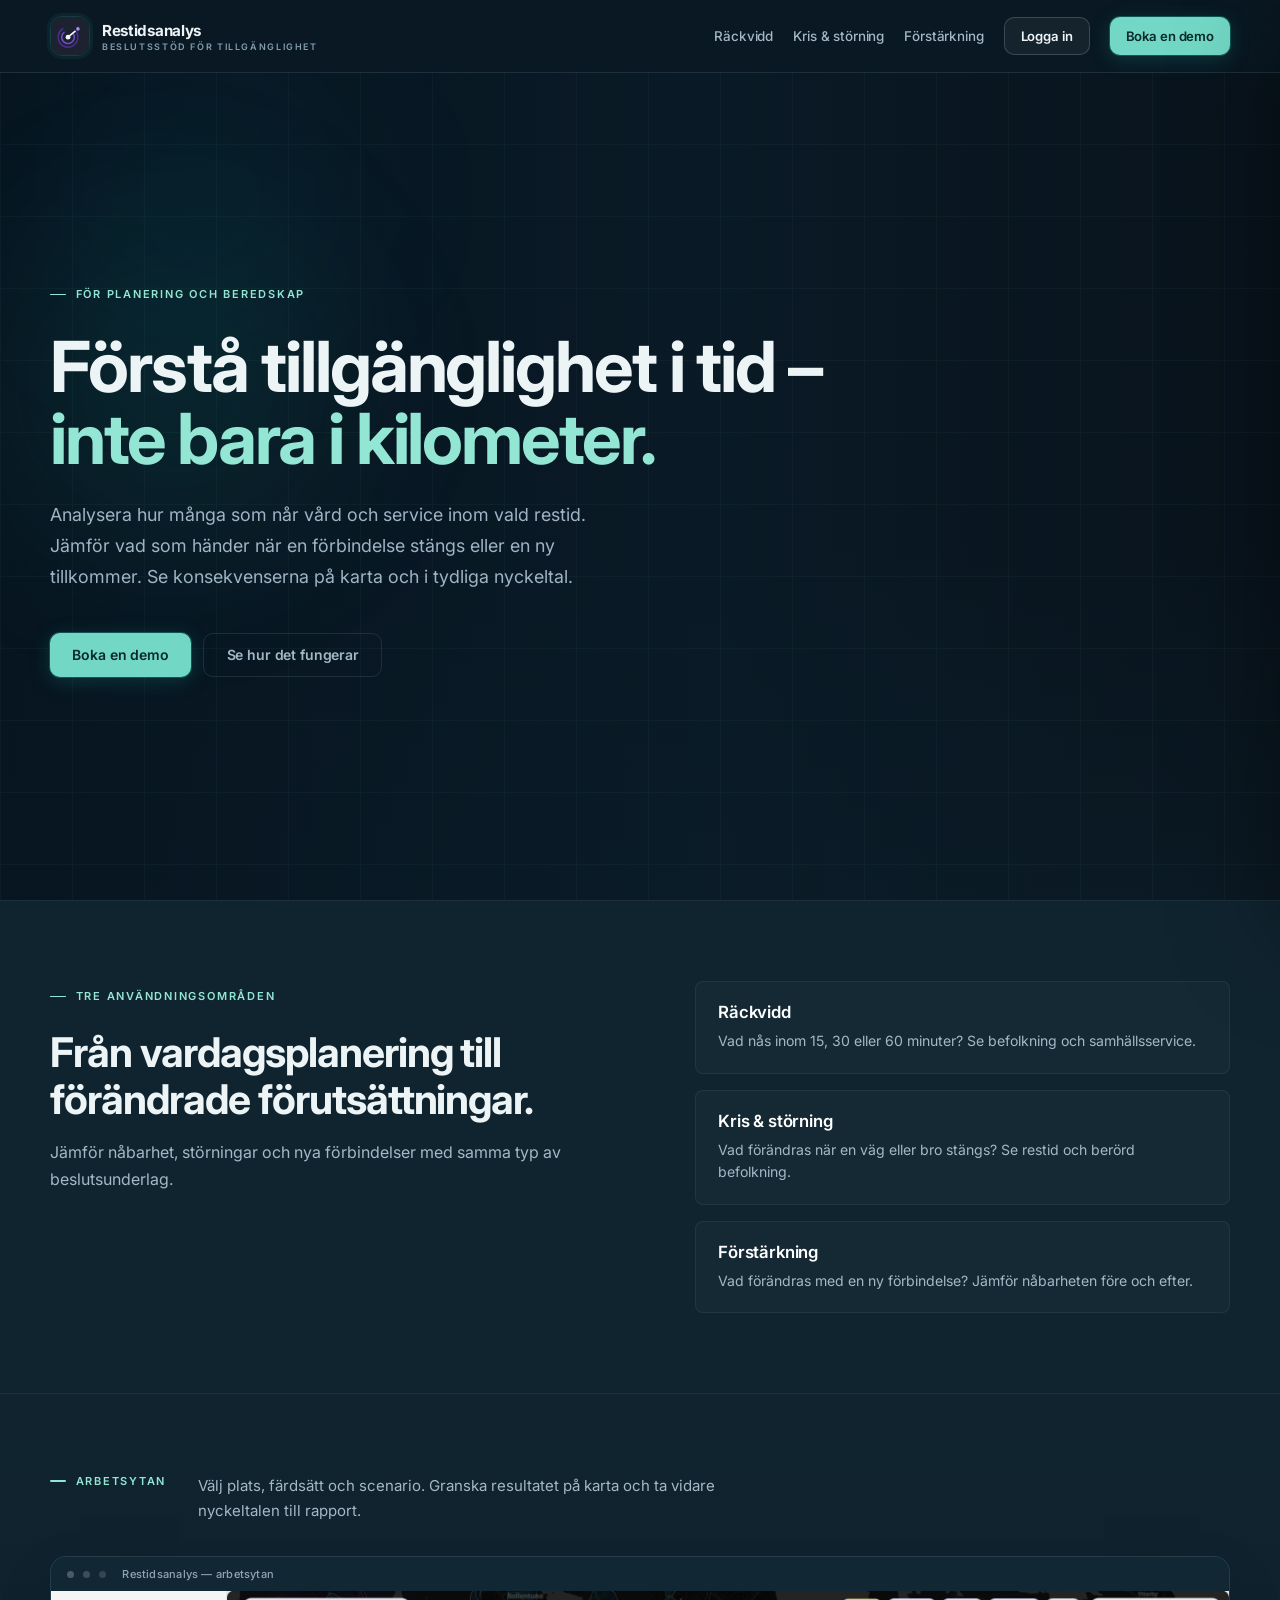
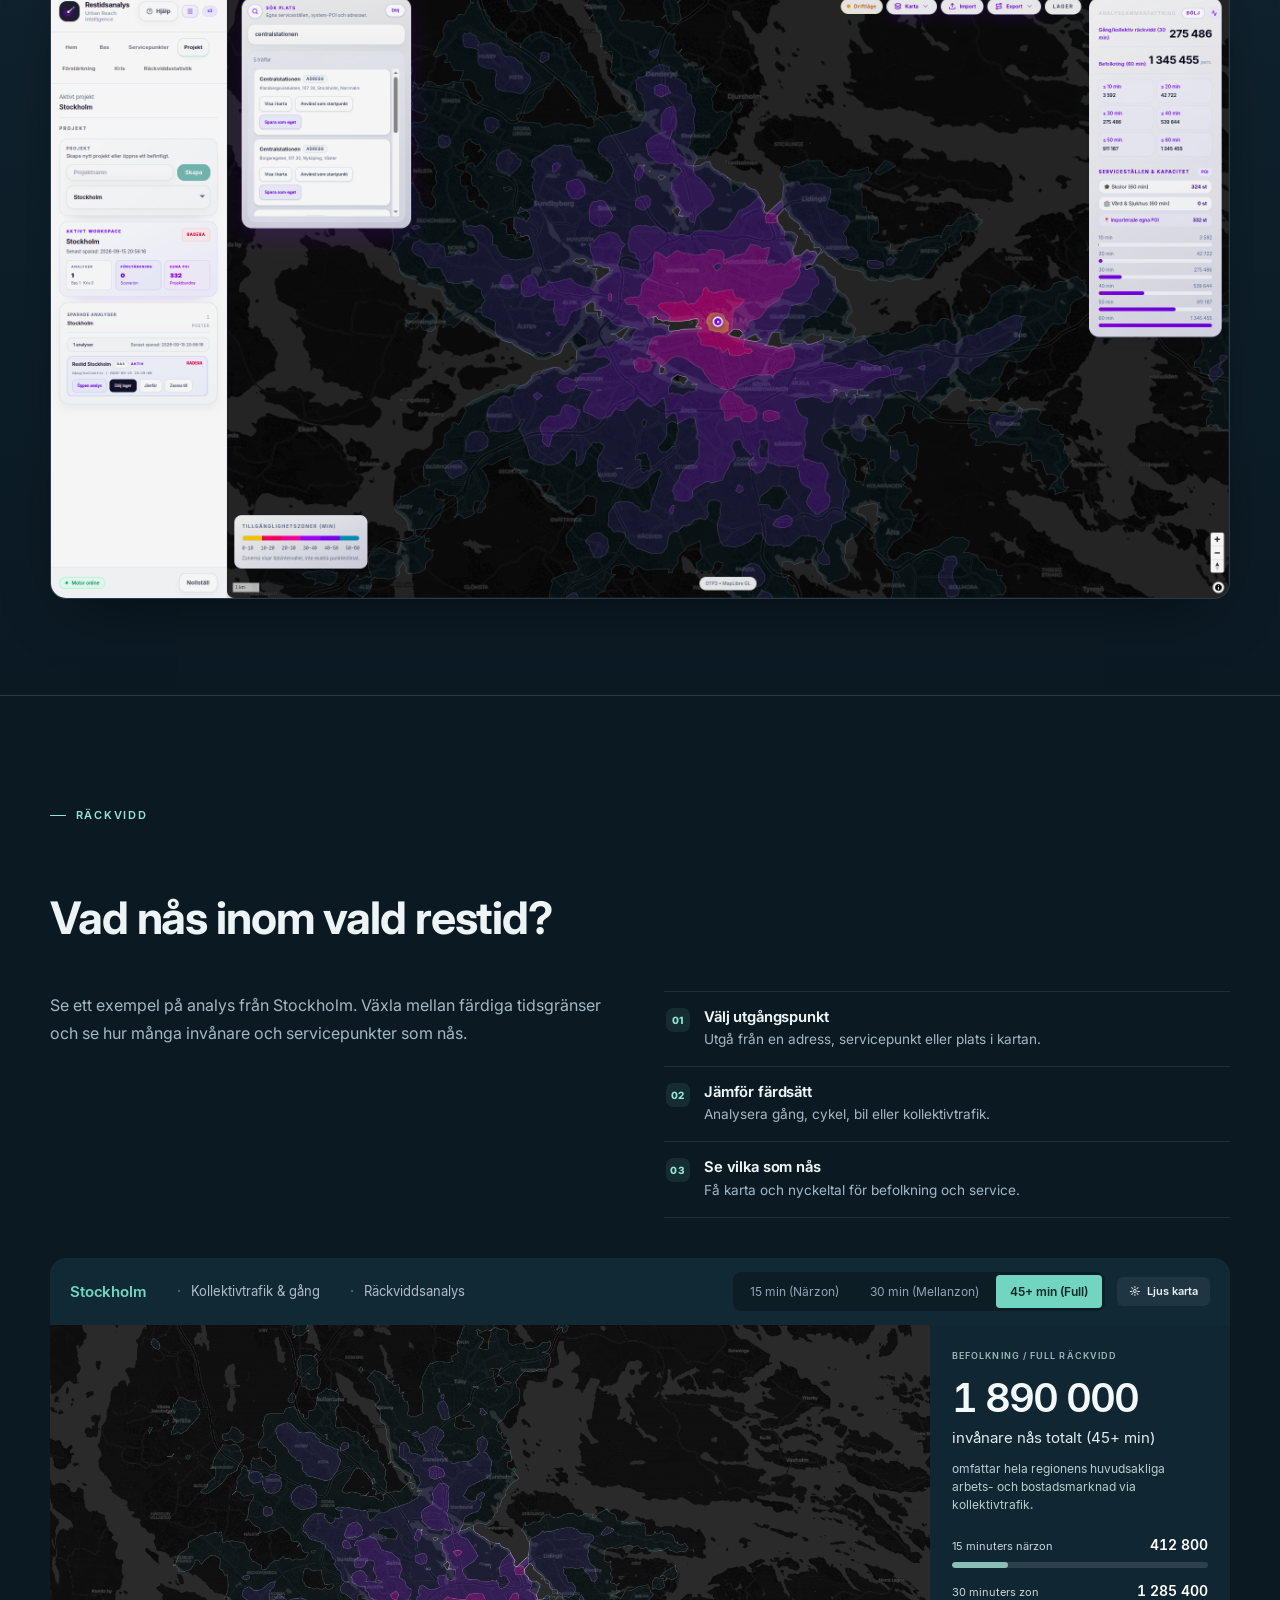
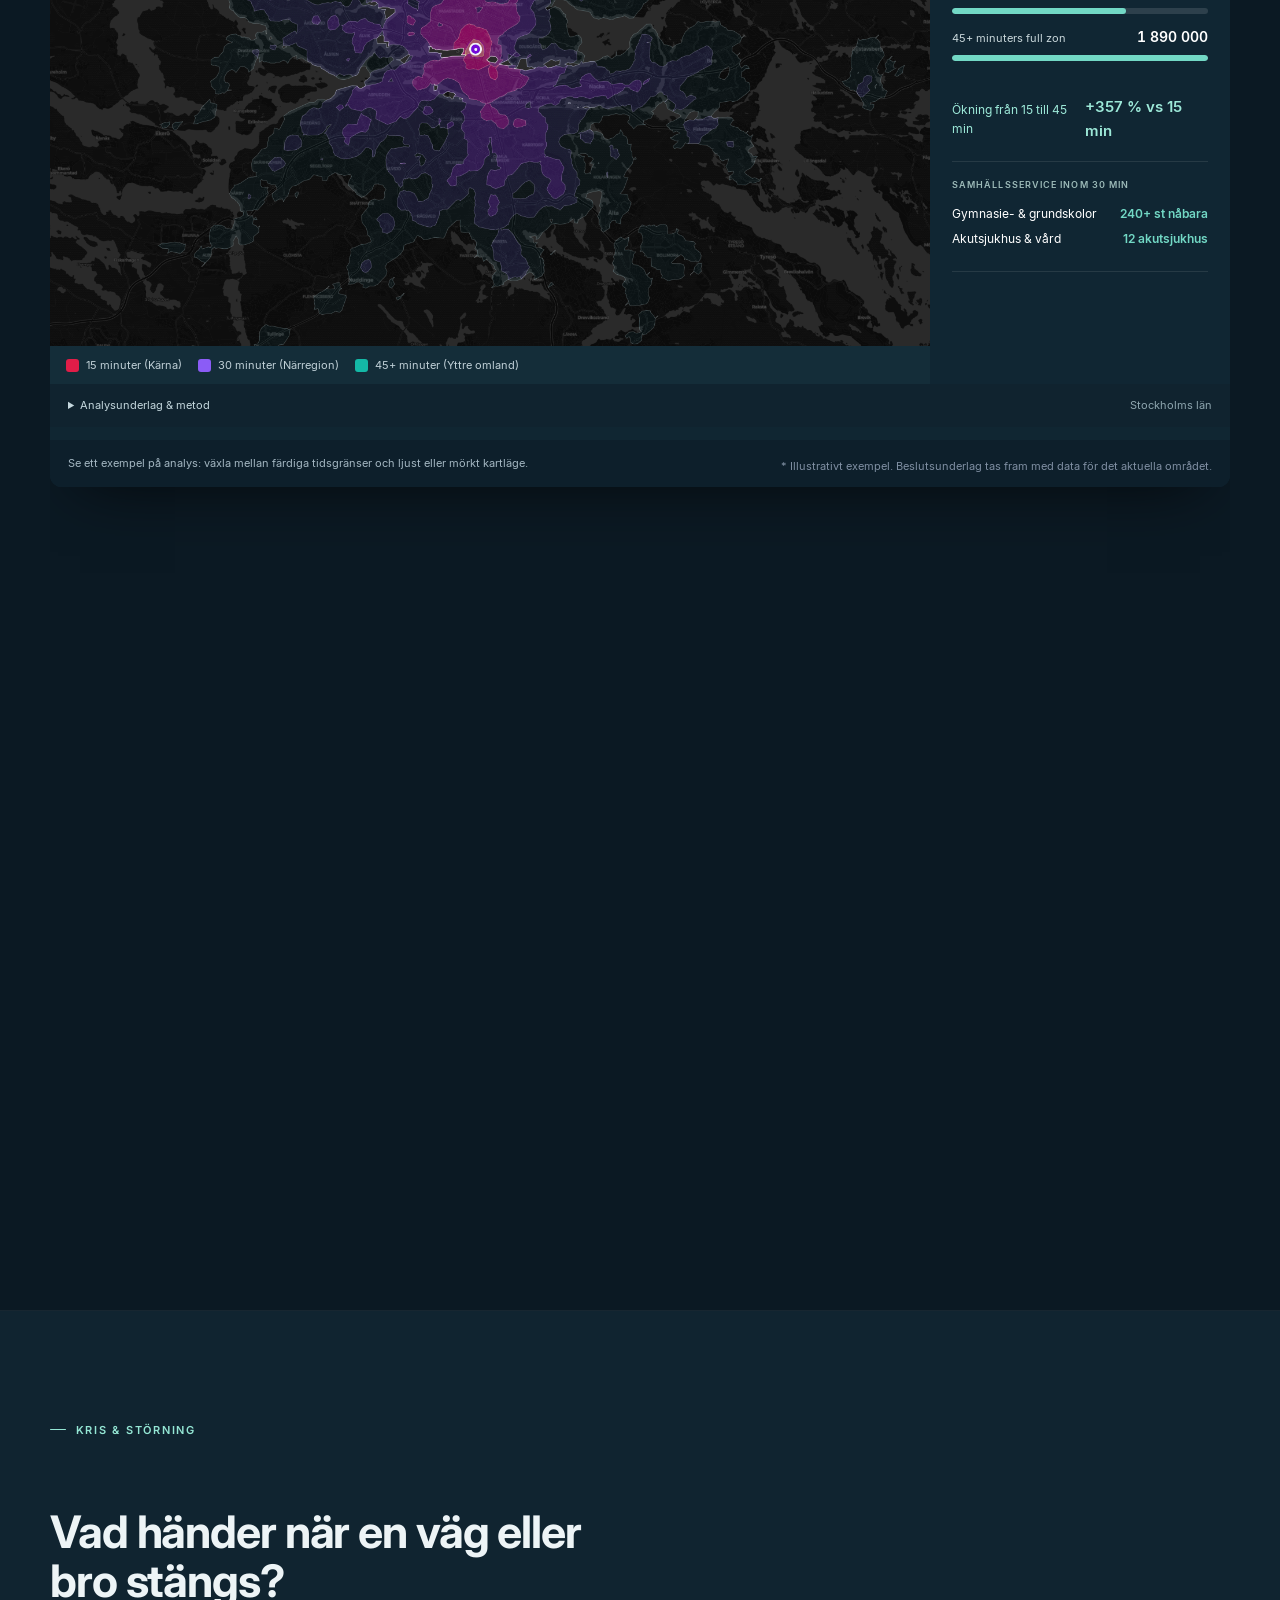
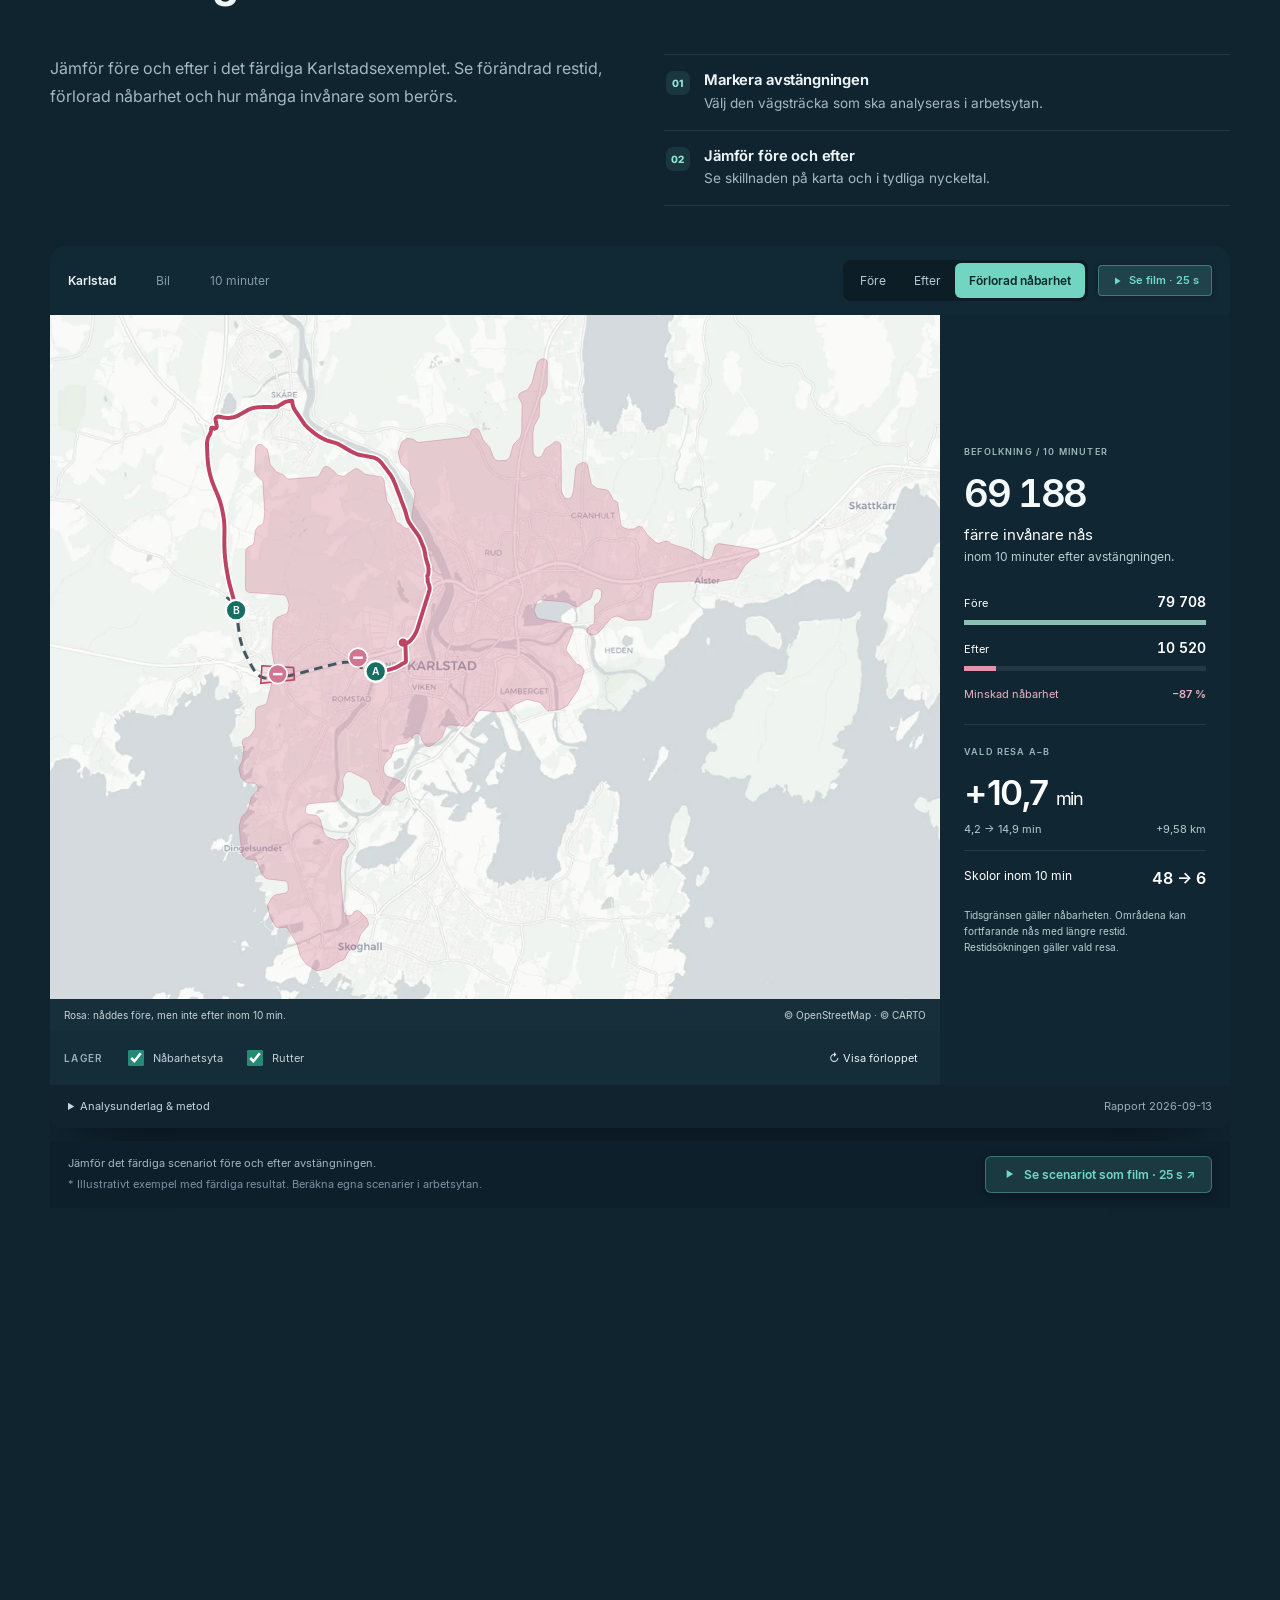
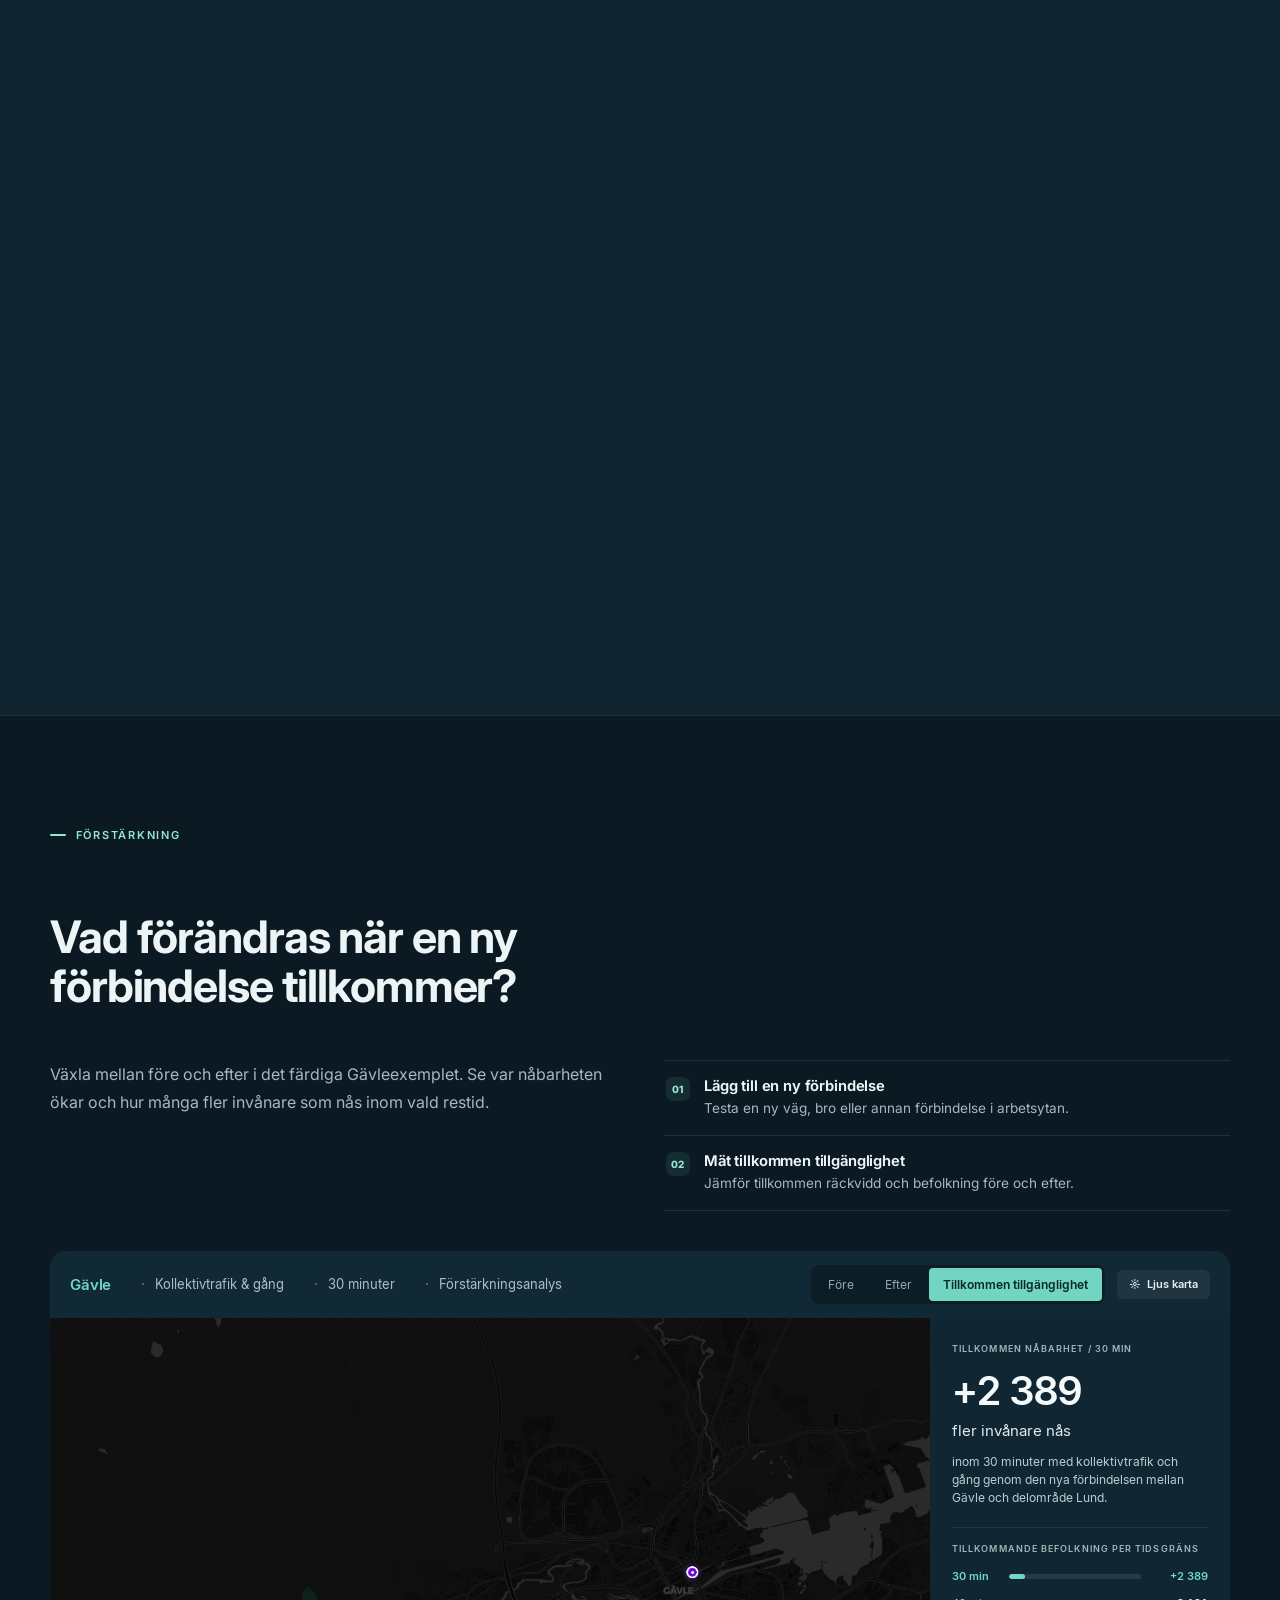
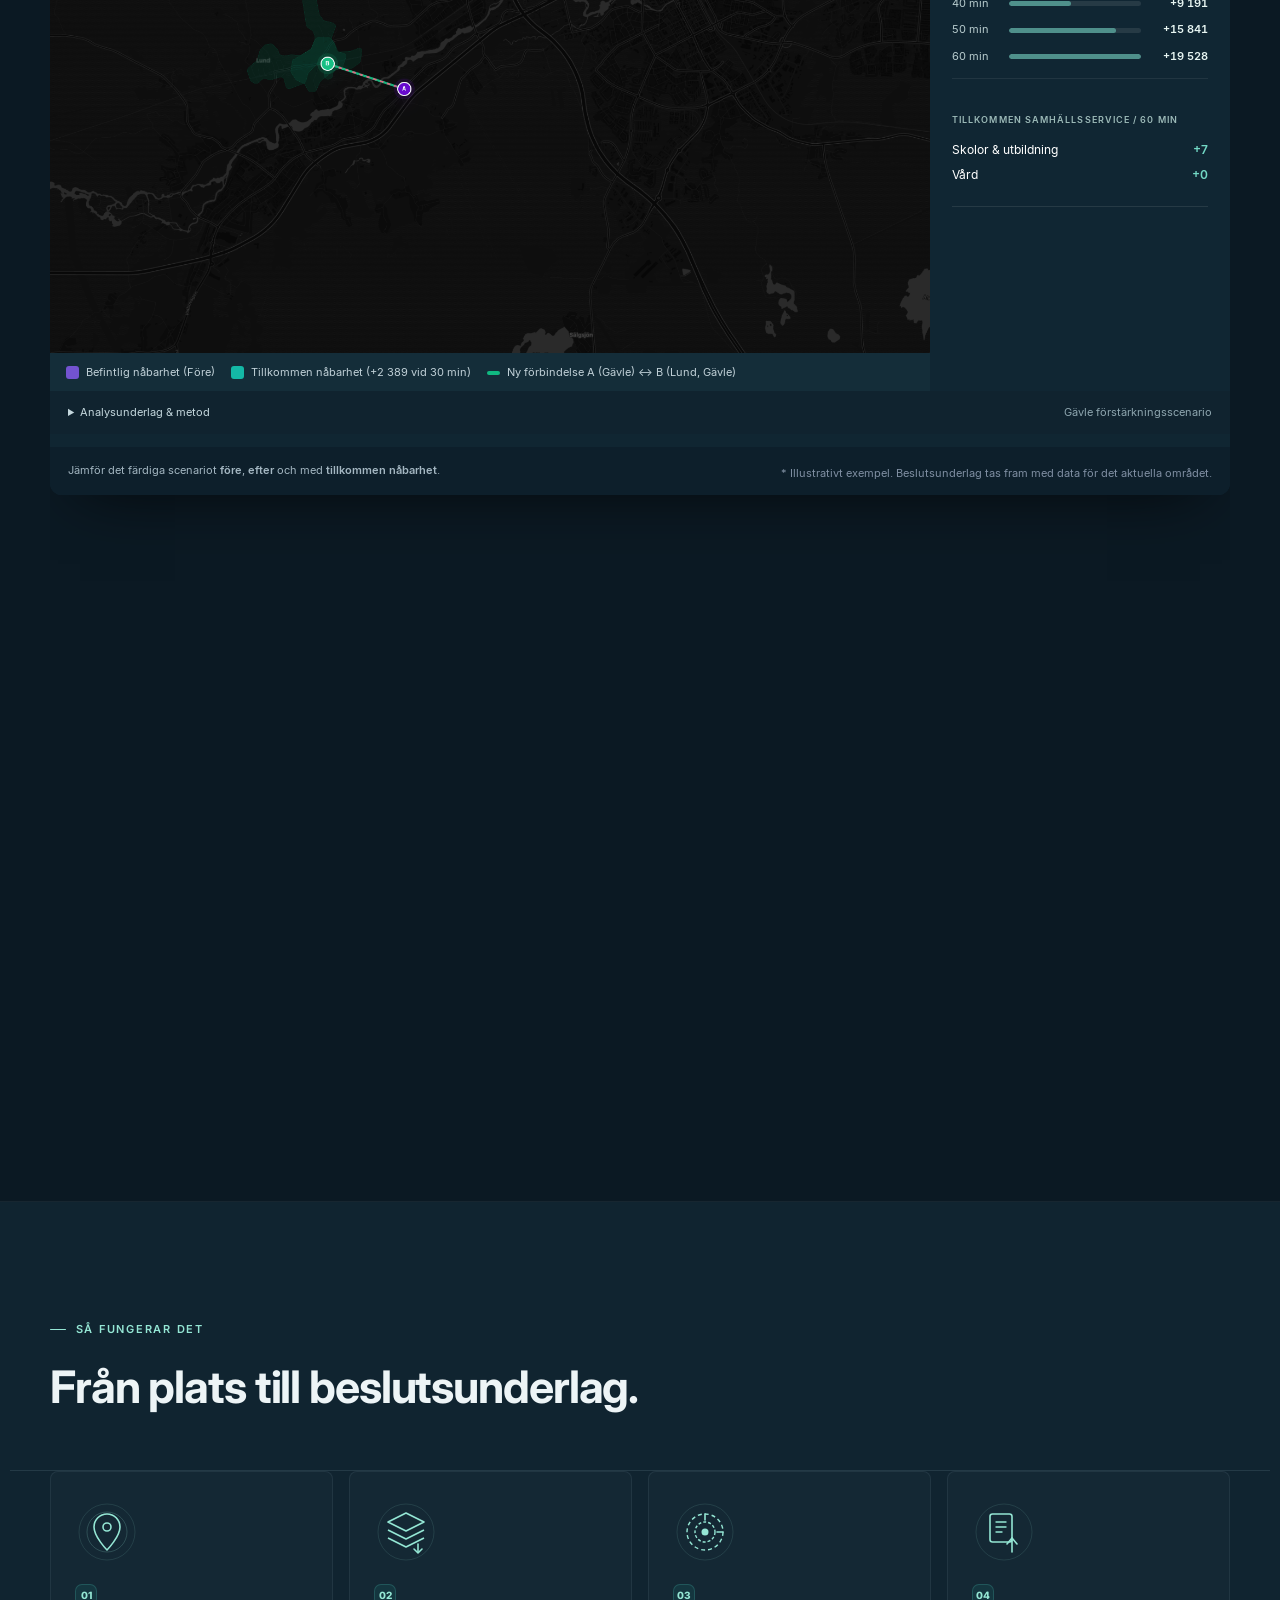
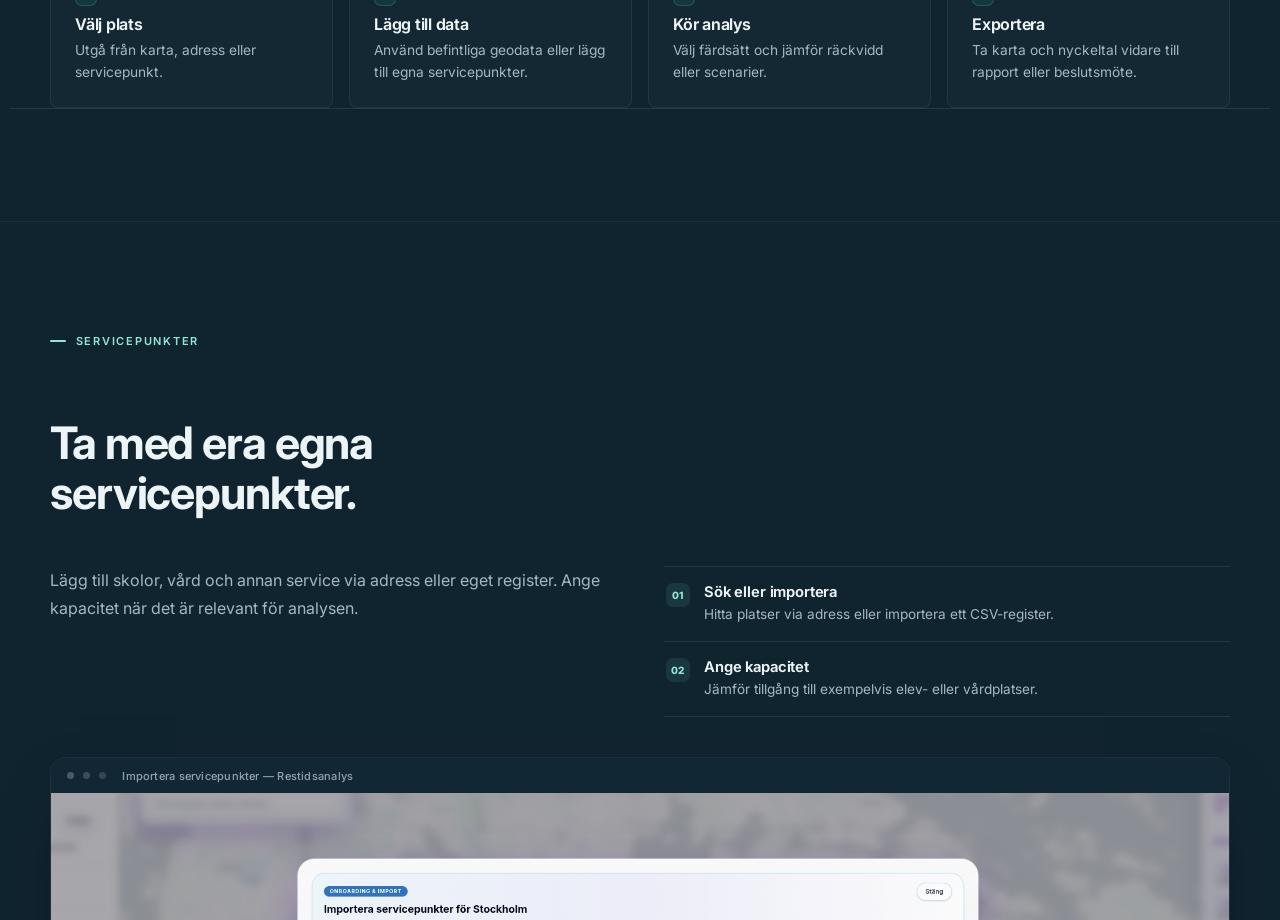
==== commit 5b2d1c4a: "Refine landing page copy for planning scenarios" ====
--- a/index.html
+++ b/index.html
@@ -3,8 +3,8 @@
 <head>
   <meta charset="UTF-8">
   <meta name="viewport" content="width=device-width, initial-scale=1.0">
-  <title>Restidsanalys – Geografiskt beslutsstöd</title>
-  <meta name="description" content="Restidsanalys är ett beslutsstöd för kommuner, regioner och samhällsplanering. Förstå tillgänglighet, analysera störningar och testa framtida förbindelser.">
+  <title>Restidsanalys – analysera tillgänglighet i tid</title>
+  <meta name="description" content="Analysera nåbarhet, vägavstängningar och nya förbindelser. Restidsanalys visar restid, berörd befolkning och konsekvenser på karta som stöd för planering och beredskap.">
   <link rel="icon" type="image/svg+xml" href="assets/svg/restidsanalys-logo-symbol.svg">
   <link rel="stylesheet" href="original.css">
   <link rel="stylesheet" href="assets/vendor/maplibre-gl.css">
@@ -18,7 +18,7 @@
         <img class="brand-mark" src="assets/svg/restidsanalys-logo-symbol.svg" alt="" width="40" height="40">
         <span>
           <span class="brand-title">Restidsanalys</span>
-          <span class="brand-subtitle">Geografisk beslutsanalys</span>
+          <span class="brand-subtitle">Beslutsstöd för tillgänglighet</span>
         </span>
       </a>
       <div class="nav-links">
@@ -26,7 +26,7 @@
         <a href="#crisis">Kris &amp; störning</a>
         <a href="#reinforcement">Förstärkning</a>
         <button type="button" class="btn btn-secondary btn-small" id="loginLockedButton">Logga in</button>
-        <button type="button" class="btn btn-primary btn-small" data-open-contact>Boka demo</button>
+        <button type="button" class="btn btn-primary btn-small" data-open-contact>Boka en demo</button>
       </div>
     </div>
   </nav>
@@ -45,15 +45,14 @@
       <div class="hero-glow hero-glow-one"></div>
       <div class="hero-glow hero-glow-two"></div>
       <div class="hero-content">
-        <span class="kicker">Beslutsstöd för samhällsplanering</span>
-        <h1>Hur många invånare når viktig service inom <em>15 minuter?</em></h1>
+        <span class="kicker">För planering och beredskap</span>
+        <h1>Förstå tillgänglighet i tid – <em>inte bara i kilometer.</em></h1>
         <p>
-          Analysera verklig tillgänglighet till vård, skolor och annan samhällsservice med gång, cykel, kollektivtrafik och bil. Gå från geografisk fråga till tydligt beslutsunderlag i ett sammanhängande arbetsflöde.
+          Analysera hur många som når vård och service inom vald restid. Jämför vad som händer när en förbindelse stängs eller en ny tillkommer. Se konsekvenserna på karta och i tydliga nyckeltal.
         </p>
         <div class="hero-actions">
-          <button type="button" class="btn btn-primary" data-open-contact>Boka demo</button>
-          <button type="button" class="btn btn-secondary" id="heroLoginButton">Logga in</button>
-          <a href="#reach" class="btn btn-ghost">Se hur det fungerar</a>
+          <button type="button" class="btn btn-primary" data-open-contact>Boka en demo</button>
+          <a href="#how" class="btn btn-ghost">Se hur det fungerar</a>
         </div>
       </div>
     </section>
@@ -62,24 +61,22 @@
     <section class="audience-band">
       <div class="audience-inner">
         <div class="audience-text">
-          <span class="kicker">För rätt beslutssituationer</span>
-          <h2>För beslut där tillgänglighet, störning och förstärkning behöver bli tydliga.</h2>
-          <p>
-            Restidsanalys används när ni behöver visa konsekvenser, jämföra alternativ och ta fram beslutsunderlag som håller för dialog, planering och vidare GIS-arbete.
-          </p>
+          <span class="kicker">Tre användningsområden</span>
+          <h2>Från vardagsplanering till förändrade förutsättningar.</h2>
+          <p>Jämför nåbarhet, störningar och nya förbindelser med samma typ av beslutsunderlag.</p>
         </div>
         <div class="decision-cards">
           <div class="decision-card">
-            <h3>Planering och lokalisering</h3>
-            <p>När ni behöver förstå vad som nås från en plats idag, och hur tillgängligheten skiljer sig mellan områden, färdsätt och tidsmål.</p>
+            <h3>Räckvidd</h3>
+            <p>Vad nås inom 15, 30 eller 60 minuter? Se befolkning och samhällsservice.</p>
           </div>
           <div class="decision-card">
-            <h3>Störning och omledning</h3>
-            <p>När en väg stängs, en länk bryts eller ett nät påverkas, och ni snabbt behöver se vilka invånare, skolor och vårdpunkter som berörs.</p>
+            <h3>Kris &amp; störning</h3>
+            <p>Vad förändras när en väg eller bro stängs? Se restid och berörd befolkning.</p>
           </div>
           <div class="decision-card">
-            <h3>Förstärkning och investering</h3>
-            <p>När ni vill testa en ny förbindelse, jämföra scenarier och visa vilken faktisk förbättring ett förslag ger i tillgång till service och restid.</p>
+            <h3>Förstärkning</h3>
+            <p>Vad förändras med en ny förbindelse? Jämför nåbarheten före och efter.</p>
           </div>
         </div>
       </div>
@@ -89,15 +86,15 @@
     <section class="overview-section">
       <div class="overview-inner">
         <div class="overview-label">
-          <span class="kicker">Plattformen</span>
-          <p>En sammanhållen arbetsyta för tillgänglighet, scenarier och beslutsunderlag.</p>
+          <span class="kicker">Arbetsytan</span>
+          <p>Välj plats, färdsätt och scenario. Granska resultatet på karta och ta vidare nyckeltalen till rapport.</p>
         </div>
         <div class="app-frame overview-frame">
           <div class="app-frame-bar">
             <span class="app-frame-dot"></span>
             <span class="app-frame-dot"></span>
             <span class="app-frame-dot"></span>
-            <span class="app-frame-bar-title">Restidsanalys — Översikt</span>
+            <span class="app-frame-bar-title">Restidsanalys — arbetsytan</span>
           </div>
           <img class="app-frame-img" src="assets/images/landing-product-overview.png" alt="Restidsanalys produktöversikt — komplett applikationsvy">
         </div>
@@ -107,33 +104,33 @@
     <!-- RÄCKVIDD -->
     <section id="reach" class="feature-block wide">
       <div class="feature-inner">
-        <iframe id="reach-frame" class="crisis-frame" src="reach.html" title="Stockholm: interaktiv räckviddsanalys och vad som nås" scrolling="no"></iframe>
+        <iframe id="reach-frame" class="crisis-frame" src="reach.html" title="Färdigt exempel: räckvidd med kollektivtrafik och gång i Stockholm" scrolling="no"></iframe>
         <div class="feature-text">
           <span class="kicker">Räckvidd</span>
-          <h2>Vad når invånarna inom vald restid?</h2>
+          <h2>Vad nås inom vald restid?</h2>
           <p>
-            Se restidszoner, befolkningsunderlag och samhällsservice utifrån verkliga färdtider — inte bara avstånd.
+            Se ett exempel på analys från Stockholm. Växla mellan färdiga tidsgränser och se hur många invånare och servicepunkter som nås.
           </p>
           <div class="step-list">
             <div class="step-item">
               <span class="step-num">01</span>
               <div class="step-body">
                 <h3>Välj utgångspunkt</h3>
-                <p>Adress, servicepunkt eller valfri plats i kartan.</p>
+                <p>Utgå från en adress, servicepunkt eller plats i kartan.</p>
               </div>
             </div>
             <div class="step-item">
               <span class="step-num">02</span>
               <div class="step-body">
                 <h3>Jämför färdsätt</h3>
-                <p>Gång, cykel, bil och kollektivtrafik i samma analysflöde.</p>
+                <p>Analysera gång, cykel, bil eller kollektivtrafik.</p>
               </div>
             </div>
             <div class="step-item">
               <span class="step-num">03</span>
               <div class="step-body">
                 <h3>Se vilka som nås</h3>
-                <p>Summera befolkning, skolor, vård och kapacitet per tidsintervall.</p>
+                <p>Få karta och nyckeltal för befolkning och service.</p>
               </div>
             </div>
           </div>
@@ -144,26 +141,26 @@
     <!-- KRIS & STÖRNING -->
     <section id="crisis" class="feature-block alt wide">
       <div class="feature-inner">
-        <iframe id="crisis-frame" class="crisis-frame" src="crisis.html" title="Karlstad: interaktiv jämförelse före och efter avstängning" scrolling="no"></iframe>
+        <iframe id="crisis-frame" class="crisis-frame" src="crisis.html" title="Färdigt exempel: jämförelse före och efter vägavstängning i Karlstad" scrolling="no"></iframe>
         <div class="feature-text">
           <span class="kicker">Kris &amp; störning</span>
-          <h2>Vad händer när en viktig väg eller bro stängs?</h2>
+          <h2>Vad händer när en väg eller bro stängs?</h2>
           <p>
-            Markera avstängningen direkt i kartan och se hur tillgänglighet, befolkning och samhällsservice påverkas.
+            Jämför före och efter i det färdiga Karlstadsexemplet. Se förändrad restid, förlorad nåbarhet och hur många invånare som berörs.
           </p>
           <div class="step-list">
             <div class="step-item">
               <span class="step-num">01</span>
               <div class="step-body">
                 <h3>Markera avstängningen</h3>
-                <p>Rita den vägsträcka eller korridor som ska analyseras.</p>
+                <p>Välj den vägsträcka som ska analyseras i arbetsytan.</p>
               </div>
             </div>
             <div class="step-item">
               <span class="step-num">02</span>
               <div class="step-body">
                 <h3>Jämför före och efter</h3>
-                <p>Se förlorad räckvidd, berörd befolkning och omledning i samma analys.</p>
+                <p>Se skillnaden på karta och i tydliga nyckeltal.</p>
               </div>
             </div>
           </div>
@@ -174,33 +171,26 @@
     <!-- FÖRSTÄRKNING -->
     <section id="reinforcement" class="feature-block wide">
       <div class="feature-inner">
-        <iframe id="reinforcement-frame" class="crisis-frame" src="reinforcement.html" title="Gävle: interaktiv förstärkningsanalys före och efter" scrolling="no"></iframe>
+        <iframe id="reinforcement-frame" class="crisis-frame" src="reinforcement.html" title="Färdigt exempel: nåbarhet före och efter ny förbindelse i Gävle" scrolling="no"></iframe>
         <div class="feature-text">
           <span class="kicker">Förstärkning</span>
-          <h2>Testa nyttan innan investeringen.</h2>
+          <h2>Vad förändras när en ny förbindelse tillkommer?</h2>
           <p>
-            Simulera en ny förbindelse och se hur tillgänglighet, befolkning och samhällsservice förändras innan beslut fattas.
+            Växla mellan före och efter i det färdiga Gävleexemplet. Se var nåbarheten ökar och hur många fler invånare som nås inom vald restid.
           </p>
           <div class="step-list">
             <div class="step-item">
               <span class="step-num">01</span>
               <div class="step-body">
                 <h3>Lägg till en ny förbindelse</h3>
-                <p>Koppla samman två punkter och ange restiden för den nya länken.</p>
+                <p>Testa en ny väg, bro eller annan förbindelse i arbetsytan.</p>
               </div>
             </div>
             <div class="step-item">
               <span class="step-num">02</span>
               <div class="step-body">
                 <h3>Mät tillkommen tillgänglighet</h3>
-                <p>Se hur många fler invånare och servicepunkter som blir nåbara.</p>
-              </div>
-            </div>
-            <div class="step-item">
-              <span class="step-num">03</span>
-              <div class="step-body">
-                <h3>Ta vidare underlaget</h3>
-                <p>Exportera resultatet för rapport, dialog eller fortsatt GIS-analys.</p>
+                <p>Jämför tillkommen räckvidd och befolkning före och efter.</p>
               </div>
             </div>
           </div>
@@ -212,7 +202,7 @@
     <section id="how" class="how-section">
       <div class="how-header">
         <span class="kicker">Så fungerar det</span>
-        <h2>Fyra steg från fråga till underlag.</h2>
+        <h2>Från plats till beslutsunderlag.</h2>
       </div>
       <div class="how-steps">
 
@@ -229,7 +219,7 @@
           <div class="how-step-body">
             <span class="how-step-num">01</span>
             <h3>Välj plats</h3>
-            <p>Starta från karta, adress eller servicepunkt.</p>
+            <p>Utgå från karta, adress eller servicepunkt.</p>
           </div>
         </div>
 
@@ -248,7 +238,7 @@
           <div class="how-step-body">
             <span class="how-step-num">02</span>
             <h3>Lägg till data</h3>
-            <p>Använd systemdata eller komplettera med organisationens egna servicepunkter.</p>
+            <p>Använd befintliga geodata eller lägg till egna servicepunkter.</p>
           </div>
         </div>
 
@@ -267,7 +257,7 @@
           <div class="how-step-body">
             <span class="how-step-num">03</span>
             <h3>Kör analys</h3>
-            <p>Analysera räckvidd, kris eller förstärkning.</p>
+            <p>Välj färdsätt och jämför räckvidd eller scenarier.</p>
           </div>
         </div>
 
@@ -287,7 +277,7 @@
           <div class="how-step-body">
             <span class="how-step-num">04</span>
             <h3>Exportera</h3>
-            <p>Ta resultatet vidare till rapport, GIS eller beslutsmöte.</p>
+            <p>Ta karta och nyckeltal vidare till rapport eller beslutsmöte.</p>
           </div>
         </div>
 
@@ -310,30 +300,23 @@
         </div>
         <div class="feature-text">
           <span class="kicker">Servicepunkter</span>
-          <h2>Komplettera analysen med era egna data.</h2>
+          <h2>Ta med era egna servicepunkter.</h2>
           <p>
-            Sök och placera målpunkter automatiskt via adress, eller importera egna register för skolor, vård och samhällsservice. Lägg till och redigera kapacitet per plats — som elevplatser eller vårdplatser — för att beräkna både tillgänglighet och faktiskt utbud i samma beslutsunderlag.
+            Lägg till skolor, vård och annan service via adress eller eget register. Ange kapacitet när det är relevant för analysen.
           </p>
           <div class="step-list">
             <div class="step-item">
               <span class="step-num">01</span>
               <div class="step-body">
-                <h3>Automatisk sökning eller import</h3>
-                <p>Sök upp platser direkt via adress eller importera era egna register som CSV.</p>
+                <h3>Sök eller importera</h3>
+                <p>Hitta platser via adress eller importera ett CSV-register.</p>
               </div>
             </div>
             <div class="step-item">
               <span class="step-num">02</span>
               <div class="step-body">
-                <h3>Ange och redigera kapacitet</h3>
-                <p>Lägg till elevplatser, vårdplatser eller kapacitet per punkt och uppdatera i realtid.</p>
-              </div>
-            </div>
-            <div class="step-item">
-              <span class="step-num">03</span>
-              <div class="step-body">
-                <h3>Exportera som underlag</h3>
-                <p>Ta vidare tabeller och kartor till rapport, dialog eller fortsatt analys.</p>
+                <h3>Ange kapacitet</h3>
+                <p>Jämför tillgång till exempelvis elev- eller vårdplatser.</p>
               </div>
             </div>
           </div>
@@ -348,7 +331,7 @@
           <span class="kicker">Täckning</span>
           <h2>Nuvarande täckning</h2>
           <p>
-            Se var Restidsanalys är tillgängligt idag. Täckningen utökas löpande i takt med nya regioner, datakällor och kundbehov.
+            Se vilka områden som kan analyseras i dag. Välj ett område i kartan för att se namnet.
           </p>
         </div>
         <div class="app-frame coverage-preview">
@@ -356,7 +339,7 @@
             <span class="app-frame-dot"></span>
             <span class="app-frame-dot"></span>
             <span class="app-frame-dot"></span>
-            <span class="app-frame-bar-title">Täckning just nu — augusti 2026</span>
+            <span class="app-frame-bar-title">Täckning just nu</span>
           </div>
           <div class="coverage-vector-map" id="coverage-map">
             <div class="coverage-live-map" id="coverage-live-map" aria-label="Interaktiv karta över Restidsanalys nuvarande täckning"></div>
@@ -415,13 +398,13 @@
       <div class="cta-card">
         <div class="cta-inner">
           <span class="kicker">Kom igång</span>
-          <h2>Boka en demo med ett scenario som är relevant för er.</h2>
+          <h2>Se Restidsanalys med ett scenario från er verksamhet.</h2>
           <p>
-            Se hur Restidsanalys kan användas för tillgänglighet, krisberedskap och framtida investeringar — och hur resultaten tas vidare till tydliga beslutsunderlag.
+            Vi visar hur ni kan jämföra restid, nåbarhet och konsekvenser på karta.
           </p>
           <div class="cta-actions">
-            <button type="button" class="btn btn-primary" data-open-contact>Boka demo</button>
-            <button type="button" class="btn btn-secondary" data-open-contact>Kontakta oss</button>
+            <button type="button" class="btn btn-primary" data-open-contact>Boka en demo</button>
+            <a href="#how" class="btn btn-secondary">Se hur det fungerar</a>
           </div>
         </div>
       </div>
@@ -439,7 +422,7 @@
       <div>
         <a href="mailto:support@restidsanalys.se">support@restidsanalys.se</a>
         &ensp;·&ensp;
-        <a href="mailto:support@restidsanalys.se?subject=Disclaimer%20-%20Restidsanalys">Disclaimer</a>
+        <a href="mailto:support@restidsanalys.se?subject=Ansvarsfriskrivning%20-%20Restidsanalys">Ansvarsfriskrivning</a>
       </div>
     </div>
   </footer>
@@ -453,8 +436,8 @@
       <h2 id="loginLockedTitle">Åtkomst efter demo</h2>
       <p>Restidsanalys öppnas för pilot- och kundkonton efter en första genomgång. Kontakta oss så hjälper vi er att sätta upp rätt åtkomst.</p>
       <div class="modal-actions">
-        <button type="button" class="btn btn-primary" data-open-contact data-close-login>Boka demo</button>
-        <a href="mailto:support@restidsanalys.se?subject=Login%20-%20Restidsanalys" class="btn btn-secondary">Mejla oss</a>
+        <button type="button" class="btn btn-primary" data-open-contact data-close-login>Boka en demo</button>
+        <a href="mailto:support@restidsanalys.se?subject=Inloggning%20-%20Restidsanalys" class="btn btn-secondary">Mejla oss</a>
       </div>
     </div>
   </div>
@@ -465,8 +448,8 @@
     <aside class="drawer-panel" role="dialog" aria-modal="true" aria-labelledby="contactDrawerTitle">
       <button type="button" class="modal-close" data-close-contact aria-label="Stäng">×</button>
       <span class="kicker">Kontakt</span>
-      <h2 id="contactDrawerTitle">Boka demo eller begär offert</h2>
-      <p>Berätta kort om organisationen och vad ni vill analysera, så återkommer vi med ett lämpligt upplägg.</p>
+      <h2 id="contactDrawerTitle">Boka en demo</h2>
+      <p>Berätta vad ni vill analysera och vilken organisation ni representerar, så återkommer vi.</p>
       <form class="drawer-form" id="contactForm">
         <label>
           Namn
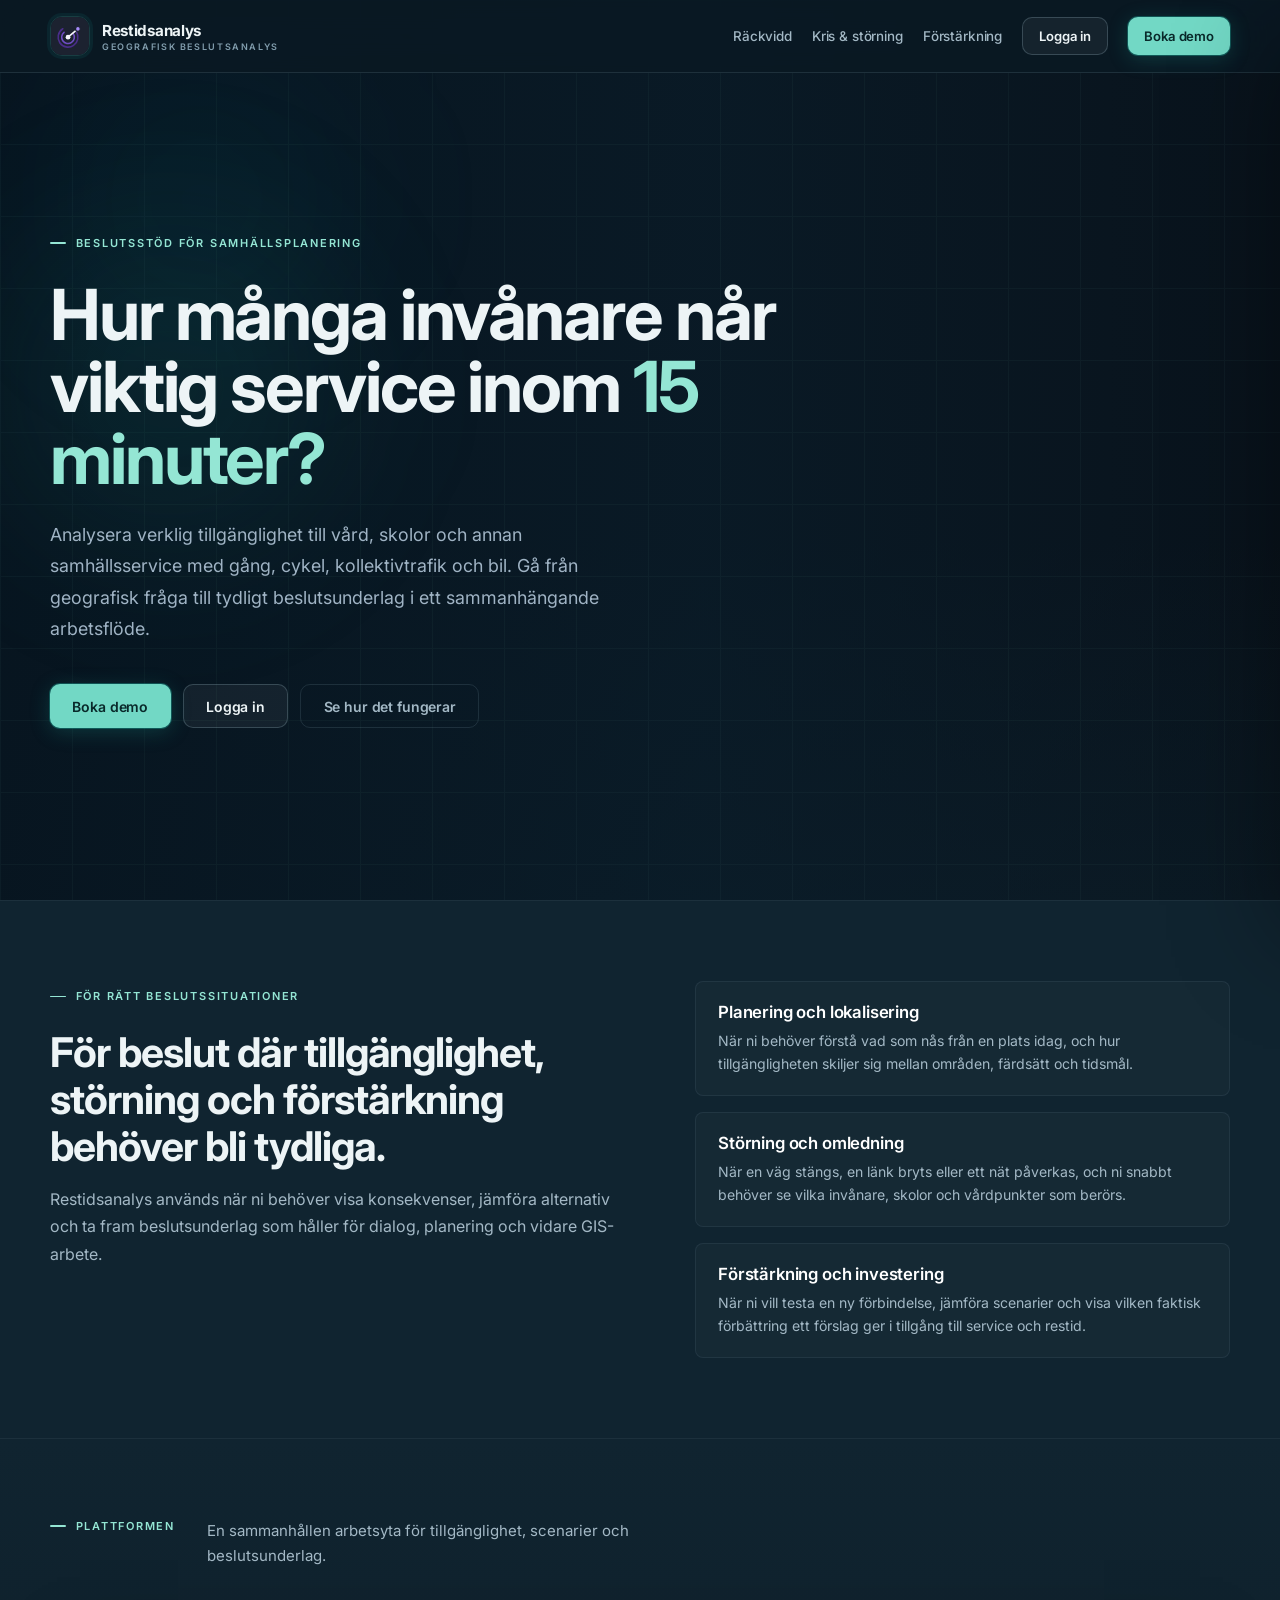
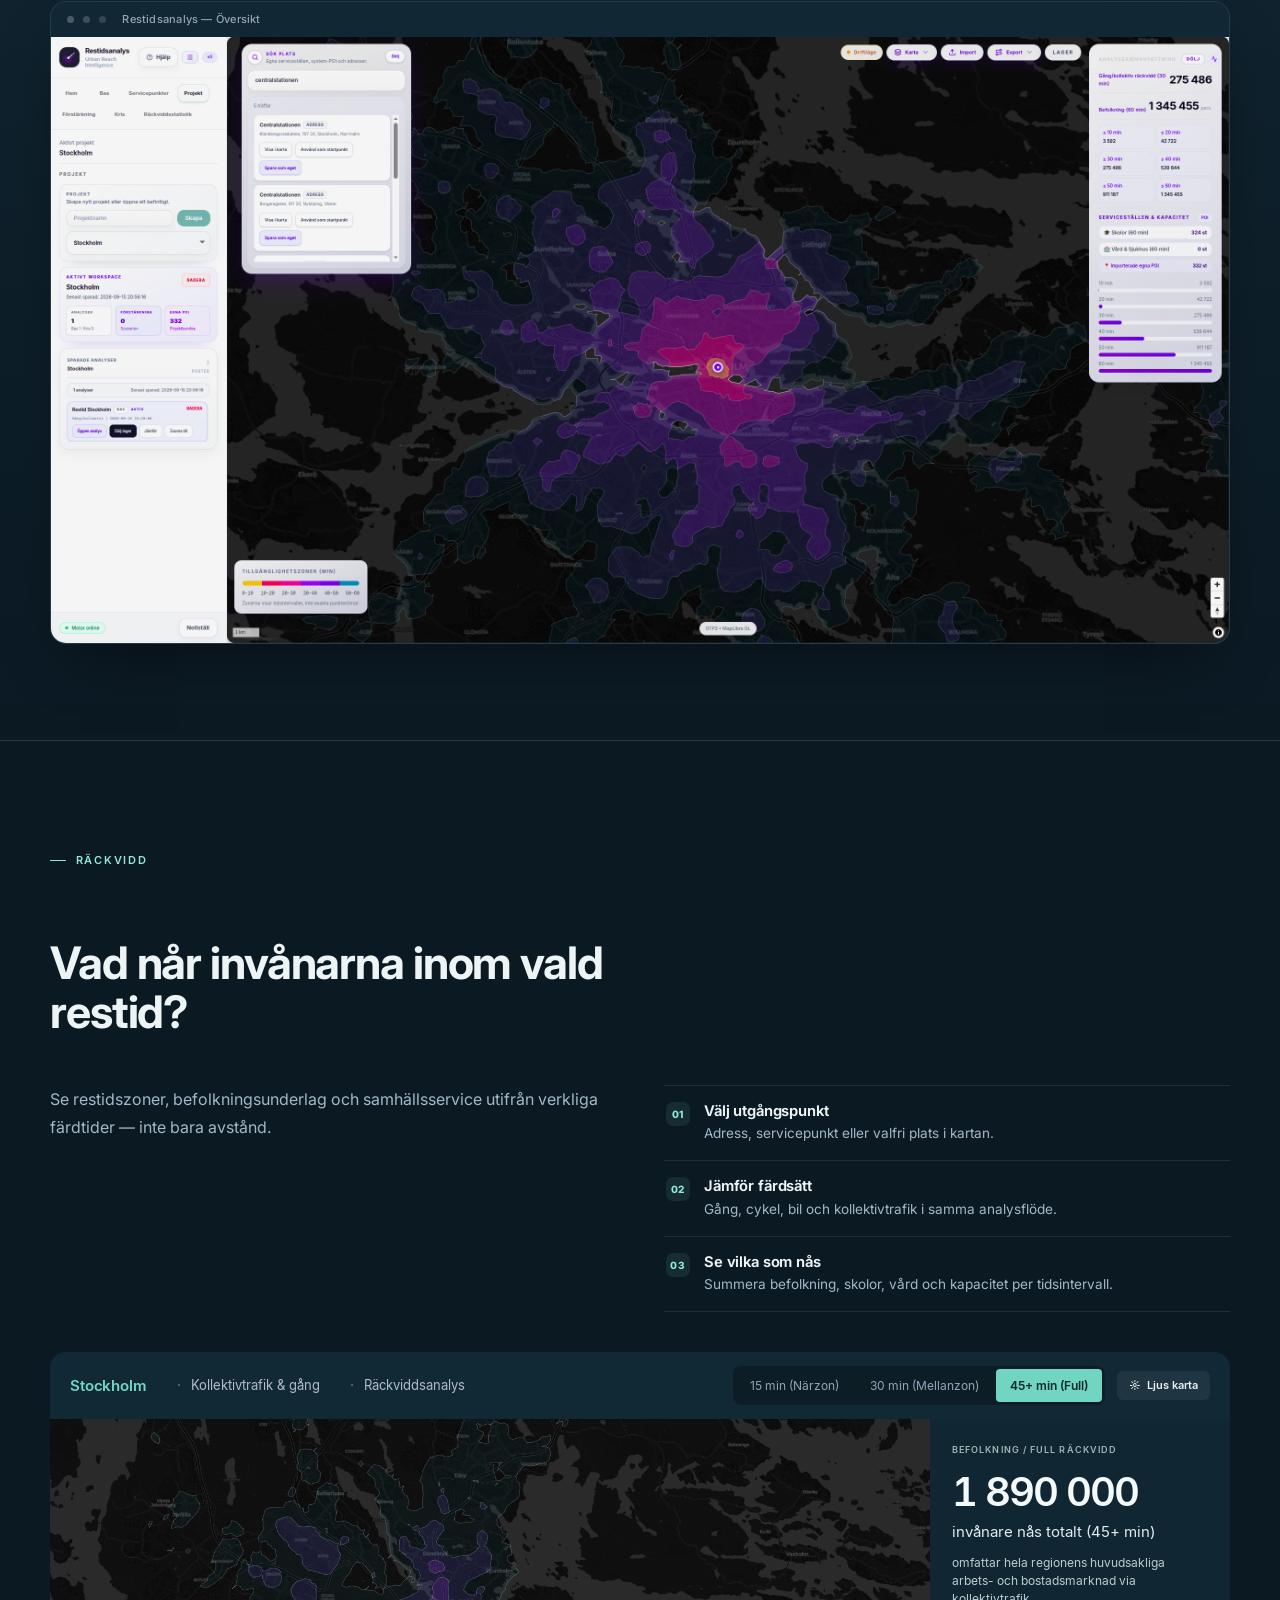
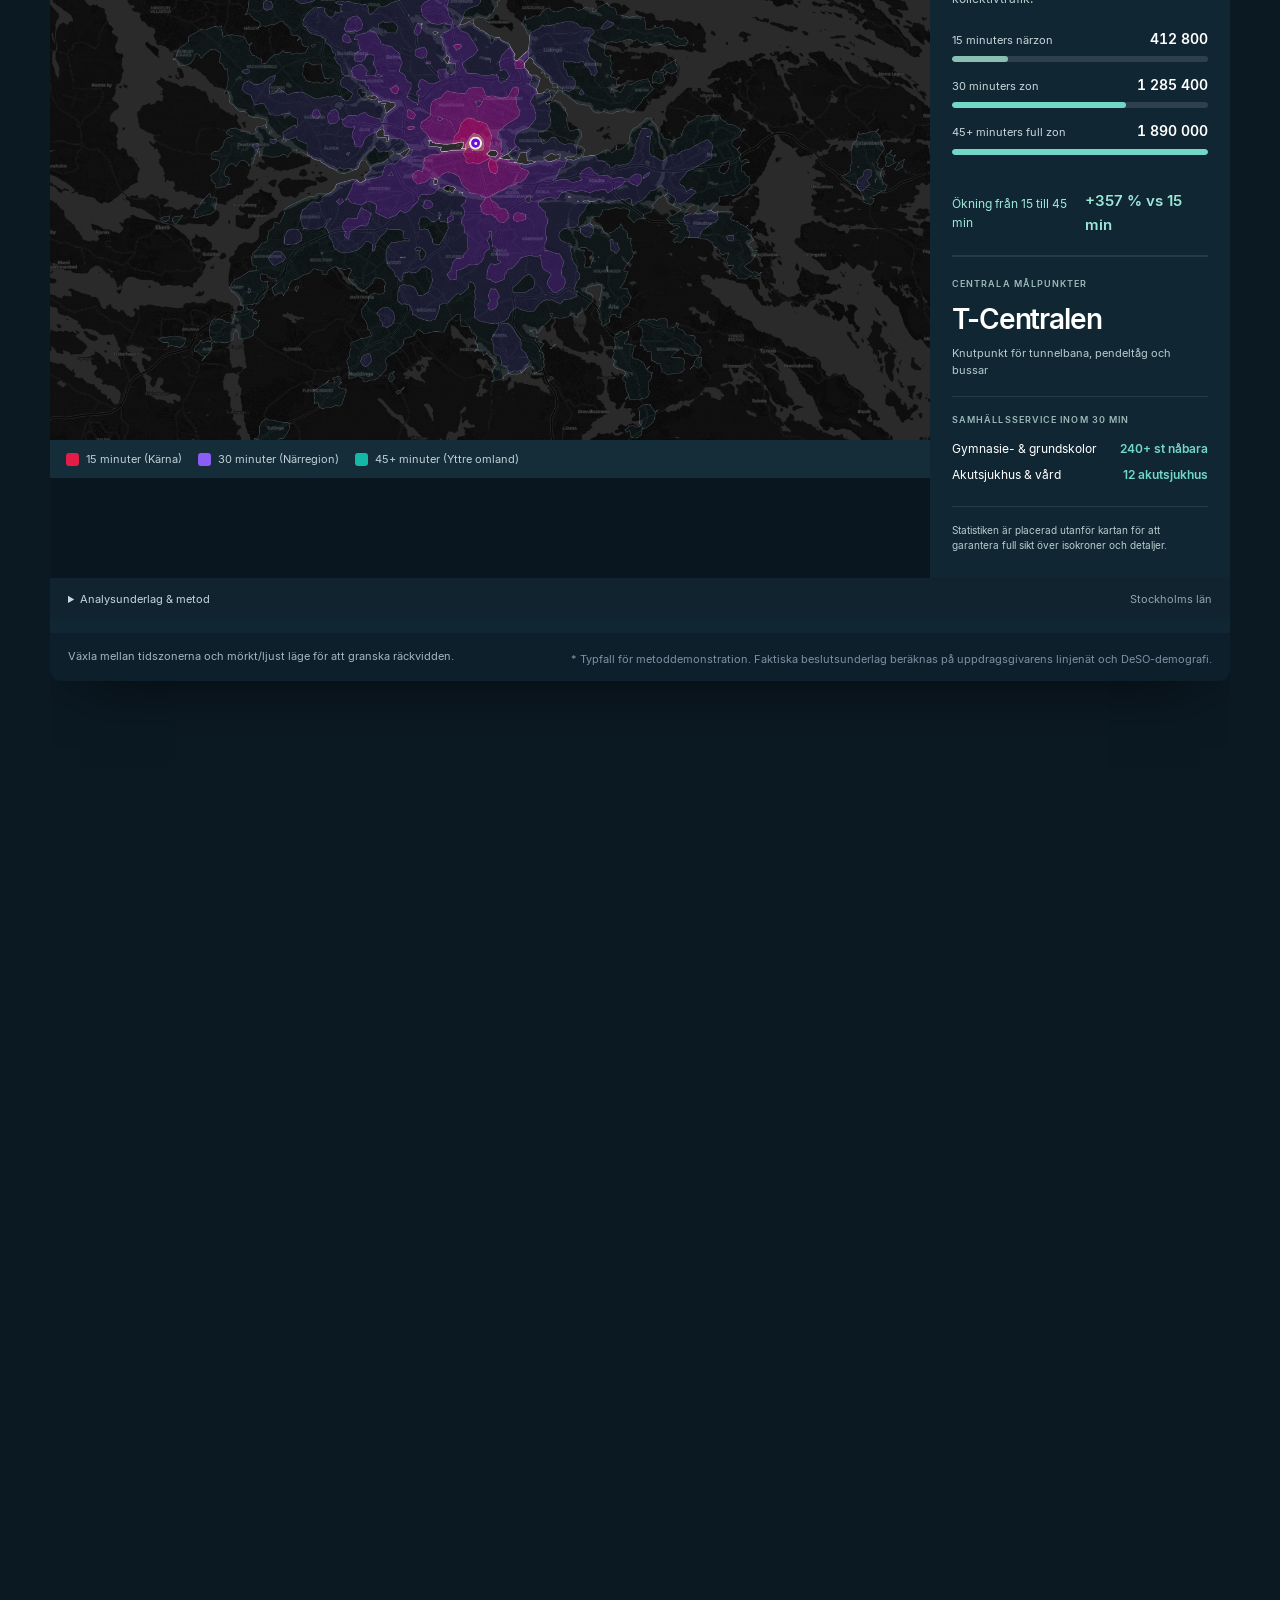
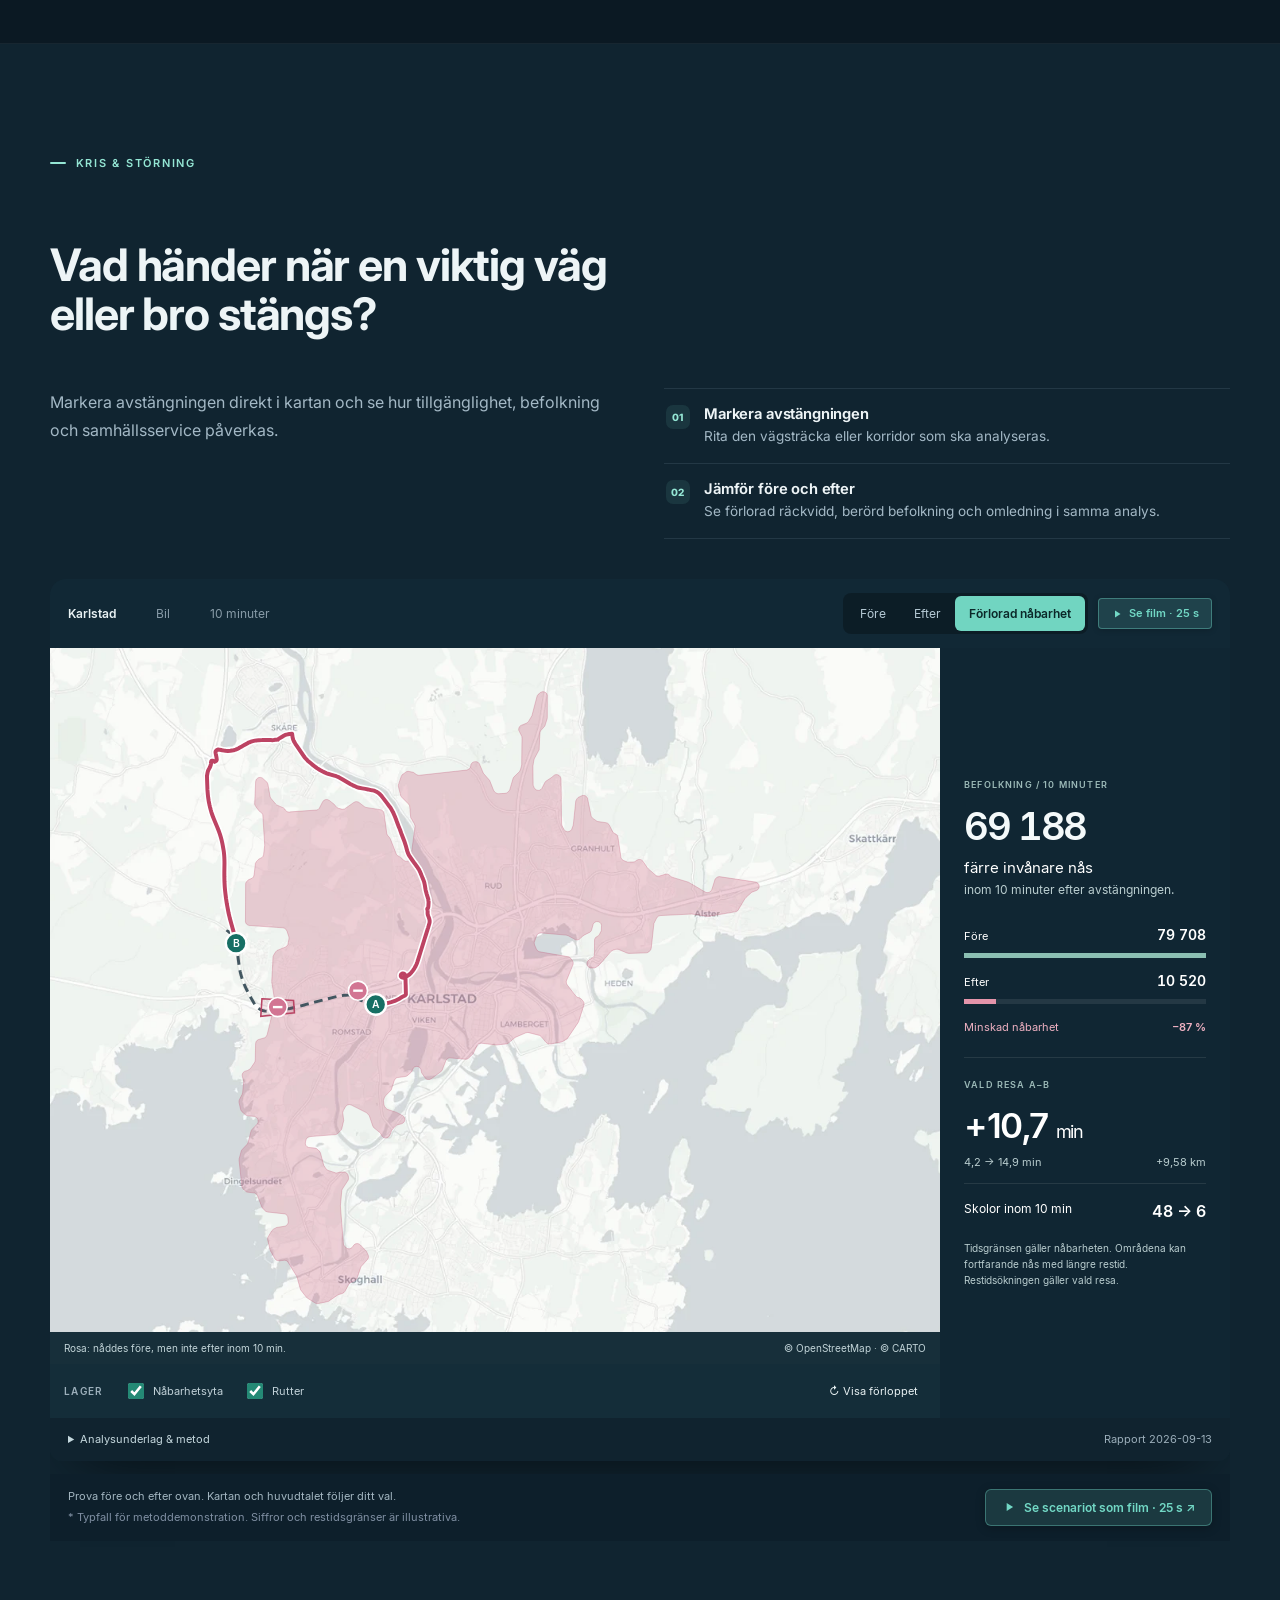
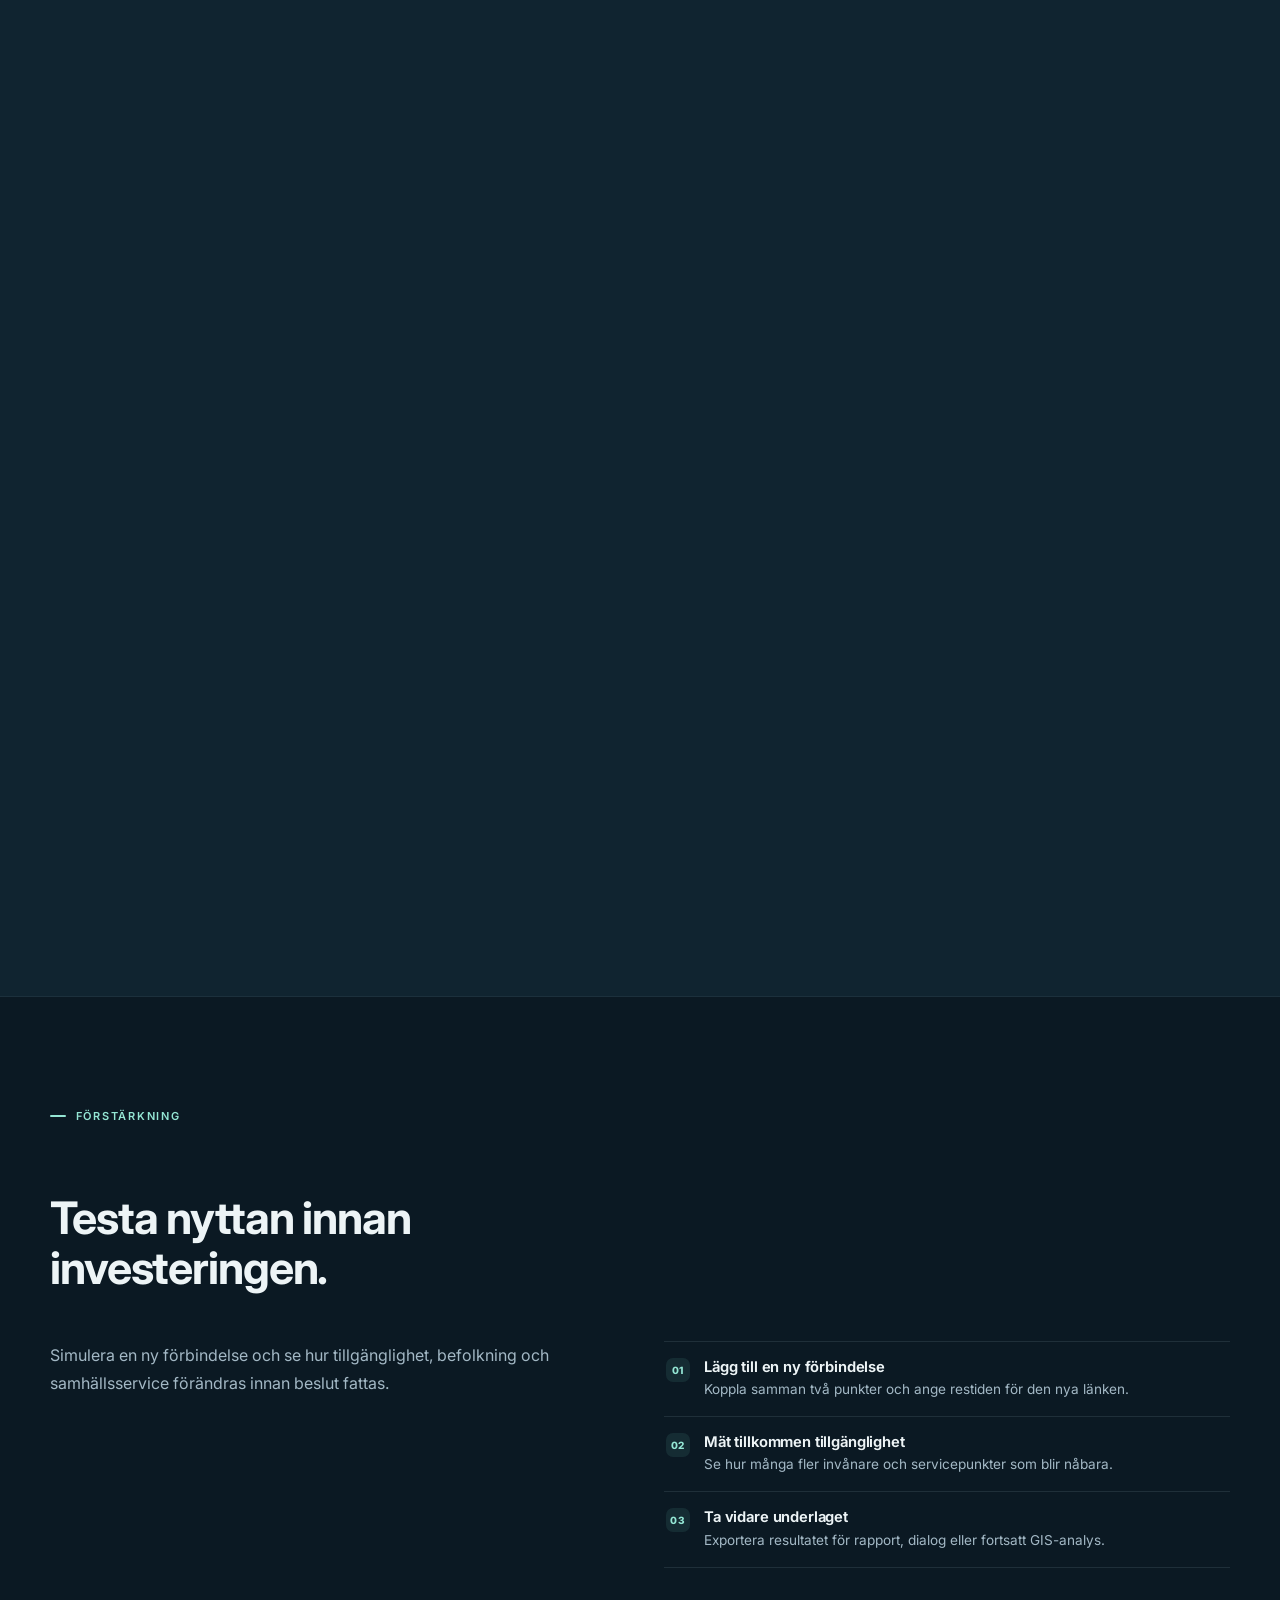
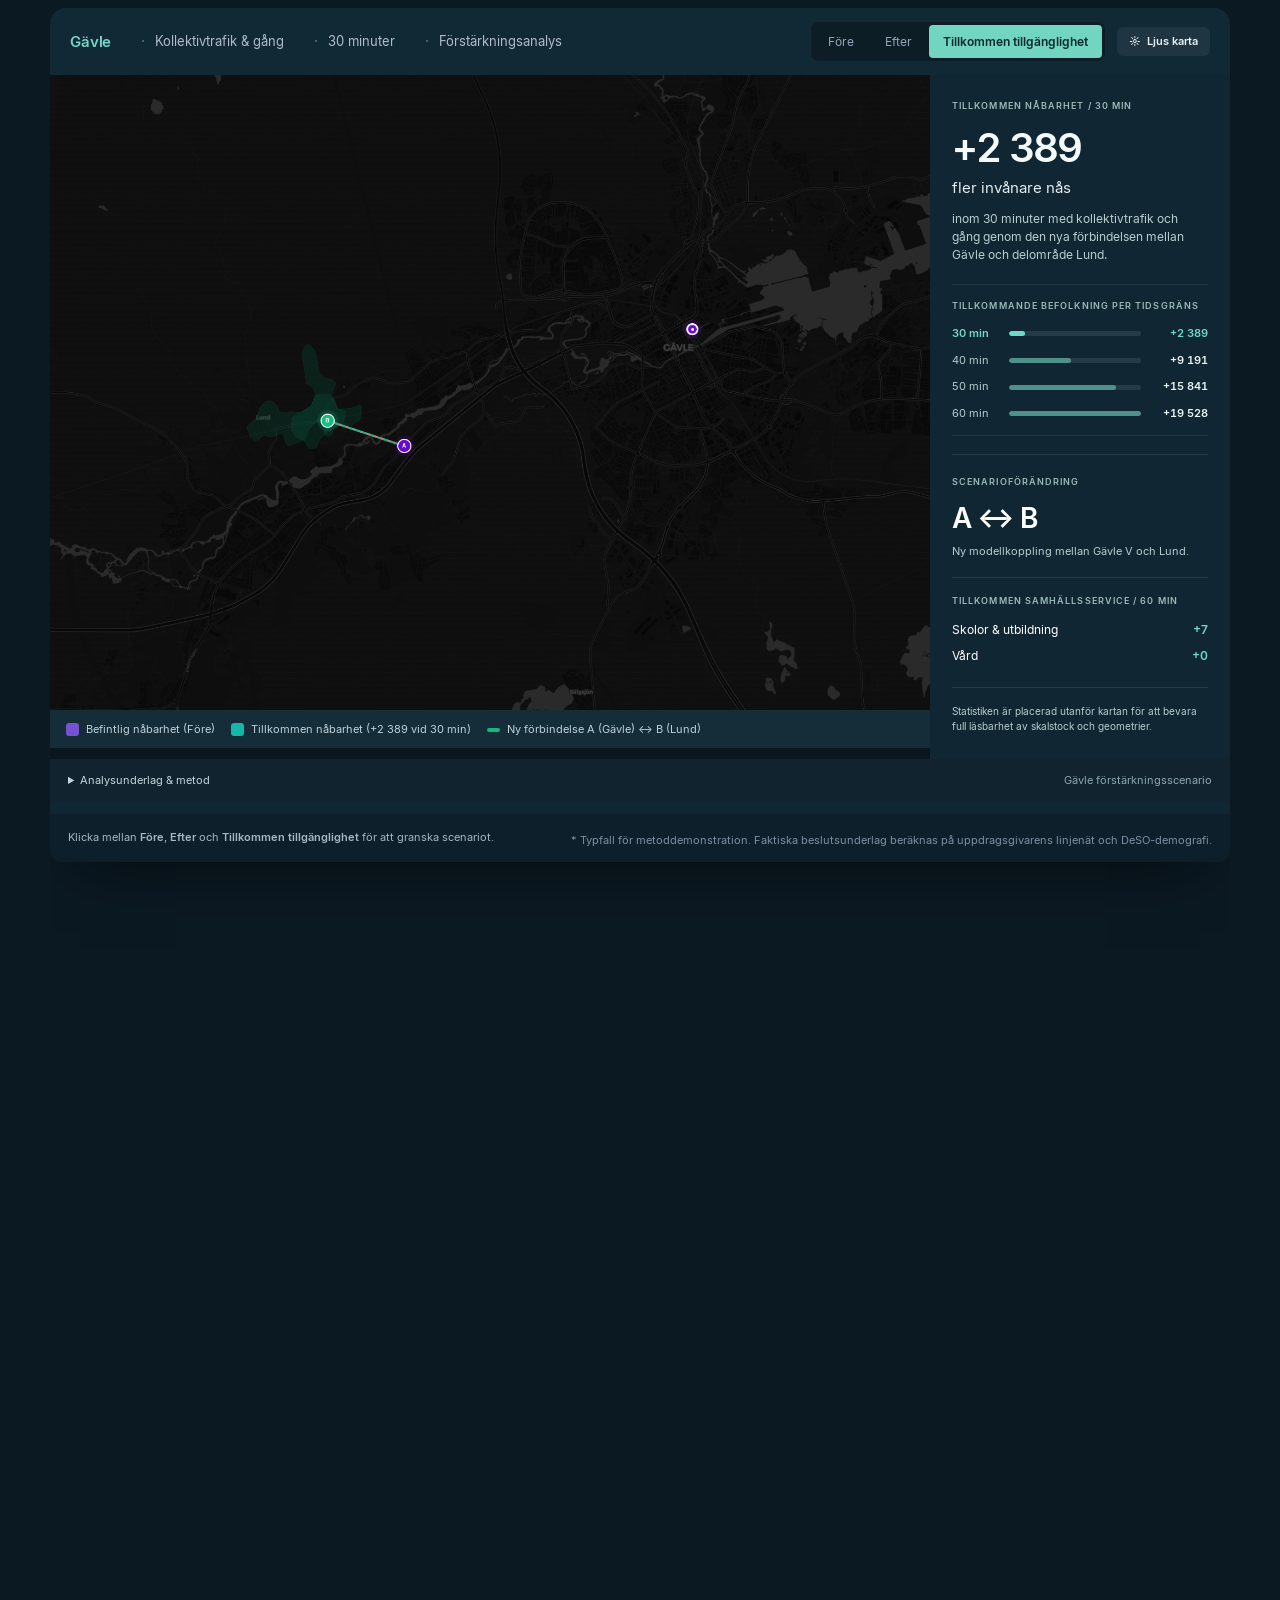
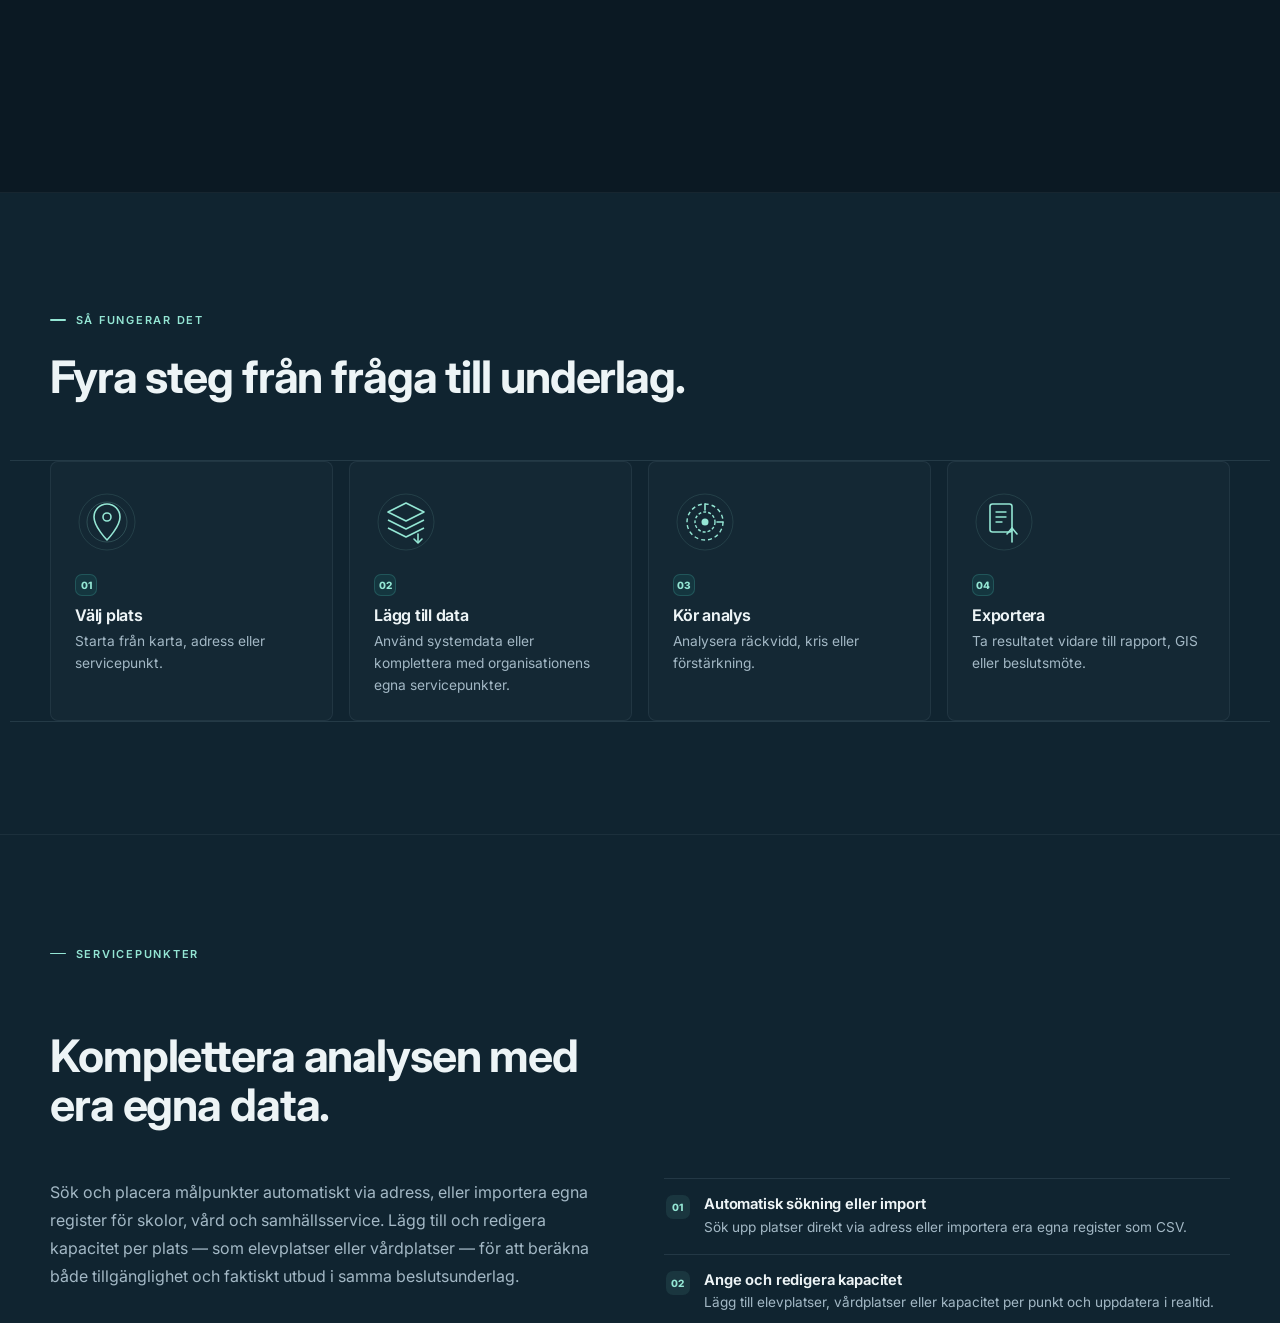
==== commit fef7863f: "Revert "Refine landing page copy for planning scenarios" This reverts commit 5b2d1c4a9ec489301a9d6a7" ====
--- a/index.html
+++ b/index.html
@@ -3,8 +3,8 @@
 <head>
   <meta charset="UTF-8">
   <meta name="viewport" content="width=device-width, initial-scale=1.0">
-  <title>Restidsanalys – analysera tillgänglighet i tid</title>
-  <meta name="description" content="Analysera nåbarhet, vägavstängningar och nya förbindelser. Restidsanalys visar restid, berörd befolkning och konsekvenser på karta som stöd för planering och beredskap.">
+  <title>Restidsanalys – Geografiskt beslutsstöd</title>
+  <meta name="description" content="Restidsanalys är ett beslutsstöd för kommuner, regioner och samhällsplanering. Förstå tillgänglighet, analysera störningar och testa framtida förbindelser.">
   <link rel="icon" type="image/svg+xml" href="assets/svg/restidsanalys-logo-symbol.svg">
   <link rel="stylesheet" href="original.css">
   <link rel="stylesheet" href="assets/vendor/maplibre-gl.css">
@@ -18,7 +18,7 @@
         <img class="brand-mark" src="assets/svg/restidsanalys-logo-symbol.svg" alt="" width="40" height="40">
         <span>
           <span class="brand-title">Restidsanalys</span>
-          <span class="brand-subtitle">Beslutsstöd för tillgänglighet</span>
+          <span class="brand-subtitle">Geografisk beslutsanalys</span>
         </span>
       </a>
       <div class="nav-links">
@@ -26,7 +26,7 @@
         <a href="#crisis">Kris &amp; störning</a>
         <a href="#reinforcement">Förstärkning</a>
         <button type="button" class="btn btn-secondary btn-small" id="loginLockedButton">Logga in</button>
-        <button type="button" class="btn btn-primary btn-small" data-open-contact>Boka en demo</button>
+        <button type="button" class="btn btn-primary btn-small" data-open-contact>Boka demo</button>
       </div>
     </div>
   </nav>
@@ -45,14 +45,15 @@
       <div class="hero-glow hero-glow-one"></div>
       <div class="hero-glow hero-glow-two"></div>
       <div class="hero-content">
-        <span class="kicker">För planering och beredskap</span>
-        <h1>Förstå tillgänglighet i tid – <em>inte bara i kilometer.</em></h1>
+        <span class="kicker">Beslutsstöd för samhällsplanering</span>
+        <h1>Hur många invånare når viktig service inom <em>15 minuter?</em></h1>
         <p>
-          Analysera hur många som når vård och service inom vald restid. Jämför vad som händer när en förbindelse stängs eller en ny tillkommer. Se konsekvenserna på karta och i tydliga nyckeltal.
+          Analysera verklig tillgänglighet till vård, skolor och annan samhällsservice med gång, cykel, kollektivtrafik och bil. Gå från geografisk fråga till tydligt beslutsunderlag i ett sammanhängande arbetsflöde.
         </p>
         <div class="hero-actions">
-          <button type="button" class="btn btn-primary" data-open-contact>Boka en demo</button>
-          <a href="#how" class="btn btn-ghost">Se hur det fungerar</a>
+          <button type="button" class="btn btn-primary" data-open-contact>Boka demo</button>
+          <button type="button" class="btn btn-secondary" id="heroLoginButton">Logga in</button>
+          <a href="#reach" class="btn btn-ghost">Se hur det fungerar</a>
         </div>
       </div>
     </section>
@@ -61,22 +62,24 @@
     <section class="audience-band">
       <div class="audience-inner">
         <div class="audience-text">
-          <span class="kicker">Tre användningsområden</span>
-          <h2>Från vardagsplanering till förändrade förutsättningar.</h2>
-          <p>Jämför nåbarhet, störningar och nya förbindelser med samma typ av beslutsunderlag.</p>
+          <span class="kicker">För rätt beslutssituationer</span>
+          <h2>För beslut där tillgänglighet, störning och förstärkning behöver bli tydliga.</h2>
+          <p>
+            Restidsanalys används när ni behöver visa konsekvenser, jämföra alternativ och ta fram beslutsunderlag som håller för dialog, planering och vidare GIS-arbete.
+          </p>
         </div>
         <div class="decision-cards">
           <div class="decision-card">
-            <h3>Räckvidd</h3>
-            <p>Vad nås inom 15, 30 eller 60 minuter? Se befolkning och samhällsservice.</p>
+            <h3>Planering och lokalisering</h3>
+            <p>När ni behöver förstå vad som nås från en plats idag, och hur tillgängligheten skiljer sig mellan områden, färdsätt och tidsmål.</p>
           </div>
           <div class="decision-card">
-            <h3>Kris &amp; störning</h3>
-            <p>Vad förändras när en väg eller bro stängs? Se restid och berörd befolkning.</p>
+            <h3>Störning och omledning</h3>
+            <p>När en väg stängs, en länk bryts eller ett nät påverkas, och ni snabbt behöver se vilka invånare, skolor och vårdpunkter som berörs.</p>
           </div>
           <div class="decision-card">
-            <h3>Förstärkning</h3>
-            <p>Vad förändras med en ny förbindelse? Jämför nåbarheten före och efter.</p>
+            <h3>Förstärkning och investering</h3>
+            <p>När ni vill testa en ny förbindelse, jämföra scenarier och visa vilken faktisk förbättring ett förslag ger i tillgång till service och restid.</p>
           </div>
         </div>
       </div>
@@ -86,15 +89,15 @@
     <section class="overview-section">
       <div class="overview-inner">
         <div class="overview-label">
-          <span class="kicker">Arbetsytan</span>
-          <p>Välj plats, färdsätt och scenario. Granska resultatet på karta och ta vidare nyckeltalen till rapport.</p>
+          <span class="kicker">Plattformen</span>
+          <p>En sammanhållen arbetsyta för tillgänglighet, scenarier och beslutsunderlag.</p>
         </div>
         <div class="app-frame overview-frame">
           <div class="app-frame-bar">
             <span class="app-frame-dot"></span>
             <span class="app-frame-dot"></span>
             <span class="app-frame-dot"></span>
-            <span class="app-frame-bar-title">Restidsanalys — arbetsytan</span>
+            <span class="app-frame-bar-title">Restidsanalys — Översikt</span>
           </div>
           <img class="app-frame-img" src="assets/images/landing-product-overview.png" alt="Restidsanalys produktöversikt — komplett applikationsvy">
         </div>
@@ -104,33 +107,33 @@
     <!-- RÄCKVIDD -->
     <section id="reach" class="feature-block wide">
       <div class="feature-inner">
-        <iframe id="reach-frame" class="crisis-frame" src="reach.html" title="Färdigt exempel: räckvidd med kollektivtrafik och gång i Stockholm" scrolling="no"></iframe>
+        <iframe id="reach-frame" class="crisis-frame" src="reach.html" title="Stockholm: interaktiv räckviddsanalys och vad som nås" scrolling="no"></iframe>
         <div class="feature-text">
           <span class="kicker">Räckvidd</span>
-          <h2>Vad nås inom vald restid?</h2>
+          <h2>Vad når invånarna inom vald restid?</h2>
           <p>
-            Se ett exempel på analys från Stockholm. Växla mellan färdiga tidsgränser och se hur många invånare och servicepunkter som nås.
+            Se restidszoner, befolkningsunderlag och samhällsservice utifrån verkliga färdtider — inte bara avstånd.
           </p>
           <div class="step-list">
             <div class="step-item">
               <span class="step-num">01</span>
               <div class="step-body">
                 <h3>Välj utgångspunkt</h3>
-                <p>Utgå från en adress, servicepunkt eller plats i kartan.</p>
+                <p>Adress, servicepunkt eller valfri plats i kartan.</p>
               </div>
             </div>
             <div class="step-item">
               <span class="step-num">02</span>
               <div class="step-body">
                 <h3>Jämför färdsätt</h3>
-                <p>Analysera gång, cykel, bil eller kollektivtrafik.</p>
+                <p>Gång, cykel, bil och kollektivtrafik i samma analysflöde.</p>
               </div>
             </div>
             <div class="step-item">
               <span class="step-num">03</span>
               <div class="step-body">
                 <h3>Se vilka som nås</h3>
-                <p>Få karta och nyckeltal för befolkning och service.</p>
+                <p>Summera befolkning, skolor, vård och kapacitet per tidsintervall.</p>
               </div>
             </div>
           </div>
@@ -141,26 +144,26 @@
     <!-- KRIS & STÖRNING -->
     <section id="crisis" class="feature-block alt wide">
       <div class="feature-inner">
-        <iframe id="crisis-frame" class="crisis-frame" src="crisis.html" title="Färdigt exempel: jämförelse före och efter vägavstängning i Karlstad" scrolling="no"></iframe>
+        <iframe id="crisis-frame" class="crisis-frame" src="crisis.html" title="Karlstad: interaktiv jämförelse före och efter avstängning" scrolling="no"></iframe>
         <div class="feature-text">
           <span class="kicker">Kris &amp; störning</span>
-          <h2>Vad händer när en väg eller bro stängs?</h2>
+          <h2>Vad händer när en viktig väg eller bro stängs?</h2>
           <p>
-            Jämför före och efter i det färdiga Karlstadsexemplet. Se förändrad restid, förlorad nåbarhet och hur många invånare som berörs.
+            Markera avstängningen direkt i kartan och se hur tillgänglighet, befolkning och samhällsservice påverkas.
           </p>
           <div class="step-list">
             <div class="step-item">
               <span class="step-num">01</span>
               <div class="step-body">
                 <h3>Markera avstängningen</h3>
-                <p>Välj den vägsträcka som ska analyseras i arbetsytan.</p>
+                <p>Rita den vägsträcka eller korridor som ska analyseras.</p>
               </div>
             </div>
             <div class="step-item">
               <span class="step-num">02</span>
               <div class="step-body">
                 <h3>Jämför före och efter</h3>
-                <p>Se skillnaden på karta och i tydliga nyckeltal.</p>
+                <p>Se förlorad räckvidd, berörd befolkning och omledning i samma analys.</p>
               </div>
             </div>
           </div>
@@ -171,26 +174,33 @@
     <!-- FÖRSTÄRKNING -->
     <section id="reinforcement" class="feature-block wide">
       <div class="feature-inner">
-        <iframe id="reinforcement-frame" class="crisis-frame" src="reinforcement.html" title="Färdigt exempel: nåbarhet före och efter ny förbindelse i Gävle" scrolling="no"></iframe>
+        <iframe id="reinforcement-frame" class="crisis-frame" src="reinforcement.html" title="Gävle: interaktiv förstärkningsanalys före och efter" scrolling="no"></iframe>
         <div class="feature-text">
           <span class="kicker">Förstärkning</span>
-          <h2>Vad förändras när en ny förbindelse tillkommer?</h2>
+          <h2>Testa nyttan innan investeringen.</h2>
           <p>
-            Växla mellan före och efter i det färdiga Gävleexemplet. Se var nåbarheten ökar och hur många fler invånare som nås inom vald restid.
+            Simulera en ny förbindelse och se hur tillgänglighet, befolkning och samhällsservice förändras innan beslut fattas.
           </p>
           <div class="step-list">
             <div class="step-item">
               <span class="step-num">01</span>
               <div class="step-body">
                 <h3>Lägg till en ny förbindelse</h3>
-                <p>Testa en ny väg, bro eller annan förbindelse i arbetsytan.</p>
+                <p>Koppla samman två punkter och ange restiden för den nya länken.</p>
               </div>
             </div>
             <div class="step-item">
               <span class="step-num">02</span>
               <div class="step-body">
                 <h3>Mät tillkommen tillgänglighet</h3>
-                <p>Jämför tillkommen räckvidd och befolkning före och efter.</p>
+                <p>Se hur många fler invånare och servicepunkter som blir nåbara.</p>
+              </div>
+            </div>
+            <div class="step-item">
+              <span class="step-num">03</span>
+              <div class="step-body">
+                <h3>Ta vidare underlaget</h3>
+                <p>Exportera resultatet för rapport, dialog eller fortsatt GIS-analys.</p>
               </div>
             </div>
           </div>
@@ -202,7 +212,7 @@
     <section id="how" class="how-section">
       <div class="how-header">
         <span class="kicker">Så fungerar det</span>
-        <h2>Från plats till beslutsunderlag.</h2>
+        <h2>Fyra steg från fråga till underlag.</h2>
       </div>
       <div class="how-steps">
 
@@ -219,7 +229,7 @@
           <div class="how-step-body">
             <span class="how-step-num">01</span>
             <h3>Välj plats</h3>
-            <p>Utgå från karta, adress eller servicepunkt.</p>
+            <p>Starta från karta, adress eller servicepunkt.</p>
           </div>
         </div>
 
@@ -238,7 +248,7 @@
           <div class="how-step-body">
             <span class="how-step-num">02</span>
             <h3>Lägg till data</h3>
-            <p>Använd befintliga geodata eller lägg till egna servicepunkter.</p>
+            <p>Använd systemdata eller komplettera med organisationens egna servicepunkter.</p>
           </div>
         </div>
 
@@ -257,7 +267,7 @@
           <div class="how-step-body">
             <span class="how-step-num">03</span>
             <h3>Kör analys</h3>
-            <p>Välj färdsätt och jämför räckvidd eller scenarier.</p>
+            <p>Analysera räckvidd, kris eller förstärkning.</p>
           </div>
         </div>
 
@@ -277,7 +287,7 @@
           <div class="how-step-body">
             <span class="how-step-num">04</span>
             <h3>Exportera</h3>
-            <p>Ta karta och nyckeltal vidare till rapport eller beslutsmöte.</p>
+            <p>Ta resultatet vidare till rapport, GIS eller beslutsmöte.</p>
           </div>
         </div>
 
@@ -300,23 +310,30 @@
         </div>
         <div class="feature-text">
           <span class="kicker">Servicepunkter</span>
-          <h2>Ta med era egna servicepunkter.</h2>
+          <h2>Komplettera analysen med era egna data.</h2>
           <p>
-            Lägg till skolor, vård och annan service via adress eller eget register. Ange kapacitet när det är relevant för analysen.
+            Sök och placera målpunkter automatiskt via adress, eller importera egna register för skolor, vård och samhällsservice. Lägg till och redigera kapacitet per plats — som elevplatser eller vårdplatser — för att beräkna både tillgänglighet och faktiskt utbud i samma beslutsunderlag.
           </p>
           <div class="step-list">
             <div class="step-item">
               <span class="step-num">01</span>
               <div class="step-body">
-                <h3>Sök eller importera</h3>
-                <p>Hitta platser via adress eller importera ett CSV-register.</p>
+                <h3>Automatisk sökning eller import</h3>
+                <p>Sök upp platser direkt via adress eller importera era egna register som CSV.</p>
               </div>
             </div>
             <div class="step-item">
               <span class="step-num">02</span>
               <div class="step-body">
-                <h3>Ange kapacitet</h3>
-                <p>Jämför tillgång till exempelvis elev- eller vårdplatser.</p>
+                <h3>Ange och redigera kapacitet</h3>
+                <p>Lägg till elevplatser, vårdplatser eller kapacitet per punkt och uppdatera i realtid.</p>
+              </div>
+            </div>
+            <div class="step-item">
+              <span class="step-num">03</span>
+              <div class="step-body">
+                <h3>Exportera som underlag</h3>
+                <p>Ta vidare tabeller och kartor till rapport, dialog eller fortsatt analys.</p>
               </div>
             </div>
           </div>
@@ -331,7 +348,7 @@
           <span class="kicker">Täckning</span>
           <h2>Nuvarande täckning</h2>
           <p>
-            Se vilka områden som kan analyseras i dag. Välj ett område i kartan för att se namnet.
+            Se var Restidsanalys är tillgängligt idag. Täckningen utökas löpande i takt med nya regioner, datakällor och kundbehov.
           </p>
         </div>
         <div class="app-frame coverage-preview">
@@ -339,7 +356,7 @@
             <span class="app-frame-dot"></span>
             <span class="app-frame-dot"></span>
             <span class="app-frame-dot"></span>
-            <span class="app-frame-bar-title">Täckning just nu</span>
+            <span class="app-frame-bar-title">Täckning just nu — augusti 2026</span>
           </div>
           <div class="coverage-vector-map" id="coverage-map">
             <div class="coverage-live-map" id="coverage-live-map" aria-label="Interaktiv karta över Restidsanalys nuvarande täckning"></div>
@@ -398,13 +415,13 @@
       <div class="cta-card">
         <div class="cta-inner">
           <span class="kicker">Kom igång</span>
-          <h2>Se Restidsanalys med ett scenario från er verksamhet.</h2>
+          <h2>Boka en demo med ett scenario som är relevant för er.</h2>
           <p>
-            Vi visar hur ni kan jämföra restid, nåbarhet och konsekvenser på karta.
+            Se hur Restidsanalys kan användas för tillgänglighet, krisberedskap och framtida investeringar — och hur resultaten tas vidare till tydliga beslutsunderlag.
           </p>
           <div class="cta-actions">
-            <button type="button" class="btn btn-primary" data-open-contact>Boka en demo</button>
-            <a href="#how" class="btn btn-secondary">Se hur det fungerar</a>
+            <button type="button" class="btn btn-primary" data-open-contact>Boka demo</button>
+            <button type="button" class="btn btn-secondary" data-open-contact>Kontakta oss</button>
           </div>
         </div>
       </div>
@@ -422,7 +439,7 @@
       <div>
         <a href="mailto:support@restidsanalys.se">support@restidsanalys.se</a>
         &ensp;·&ensp;
-        <a href="mailto:support@restidsanalys.se?subject=Ansvarsfriskrivning%20-%20Restidsanalys">Ansvarsfriskrivning</a>
+        <a href="mailto:support@restidsanalys.se?subject=Disclaimer%20-%20Restidsanalys">Disclaimer</a>
       </div>
     </div>
   </footer>
@@ -436,8 +453,8 @@
       <h2 id="loginLockedTitle">Åtkomst efter demo</h2>
       <p>Restidsanalys öppnas för pilot- och kundkonton efter en första genomgång. Kontakta oss så hjälper vi er att sätta upp rätt åtkomst.</p>
       <div class="modal-actions">
-        <button type="button" class="btn btn-primary" data-open-contact data-close-login>Boka en demo</button>
-        <a href="mailto:support@restidsanalys.se?subject=Inloggning%20-%20Restidsanalys" class="btn btn-secondary">Mejla oss</a>
+        <button type="button" class="btn btn-primary" data-open-contact data-close-login>Boka demo</button>
+        <a href="mailto:support@restidsanalys.se?subject=Login%20-%20Restidsanalys" class="btn btn-secondary">Mejla oss</a>
       </div>
     </div>
   </div>
@@ -448,8 +465,8 @@
     <aside class="drawer-panel" role="dialog" aria-modal="true" aria-labelledby="contactDrawerTitle">
       <button type="button" class="modal-close" data-close-contact aria-label="Stäng">×</button>
       <span class="kicker">Kontakt</span>
-      <h2 id="contactDrawerTitle">Boka en demo</h2>
-      <p>Berätta vad ni vill analysera och vilken organisation ni representerar, så återkommer vi.</p>
+      <h2 id="contactDrawerTitle">Boka demo eller begär offert</h2>
+      <p>Berätta kort om organisationen och vad ni vill analysera, så återkommer vi med ett lämpligt upplägg.</p>
       <form class="drawer-form" id="contactForm">
         <label>
           Namn
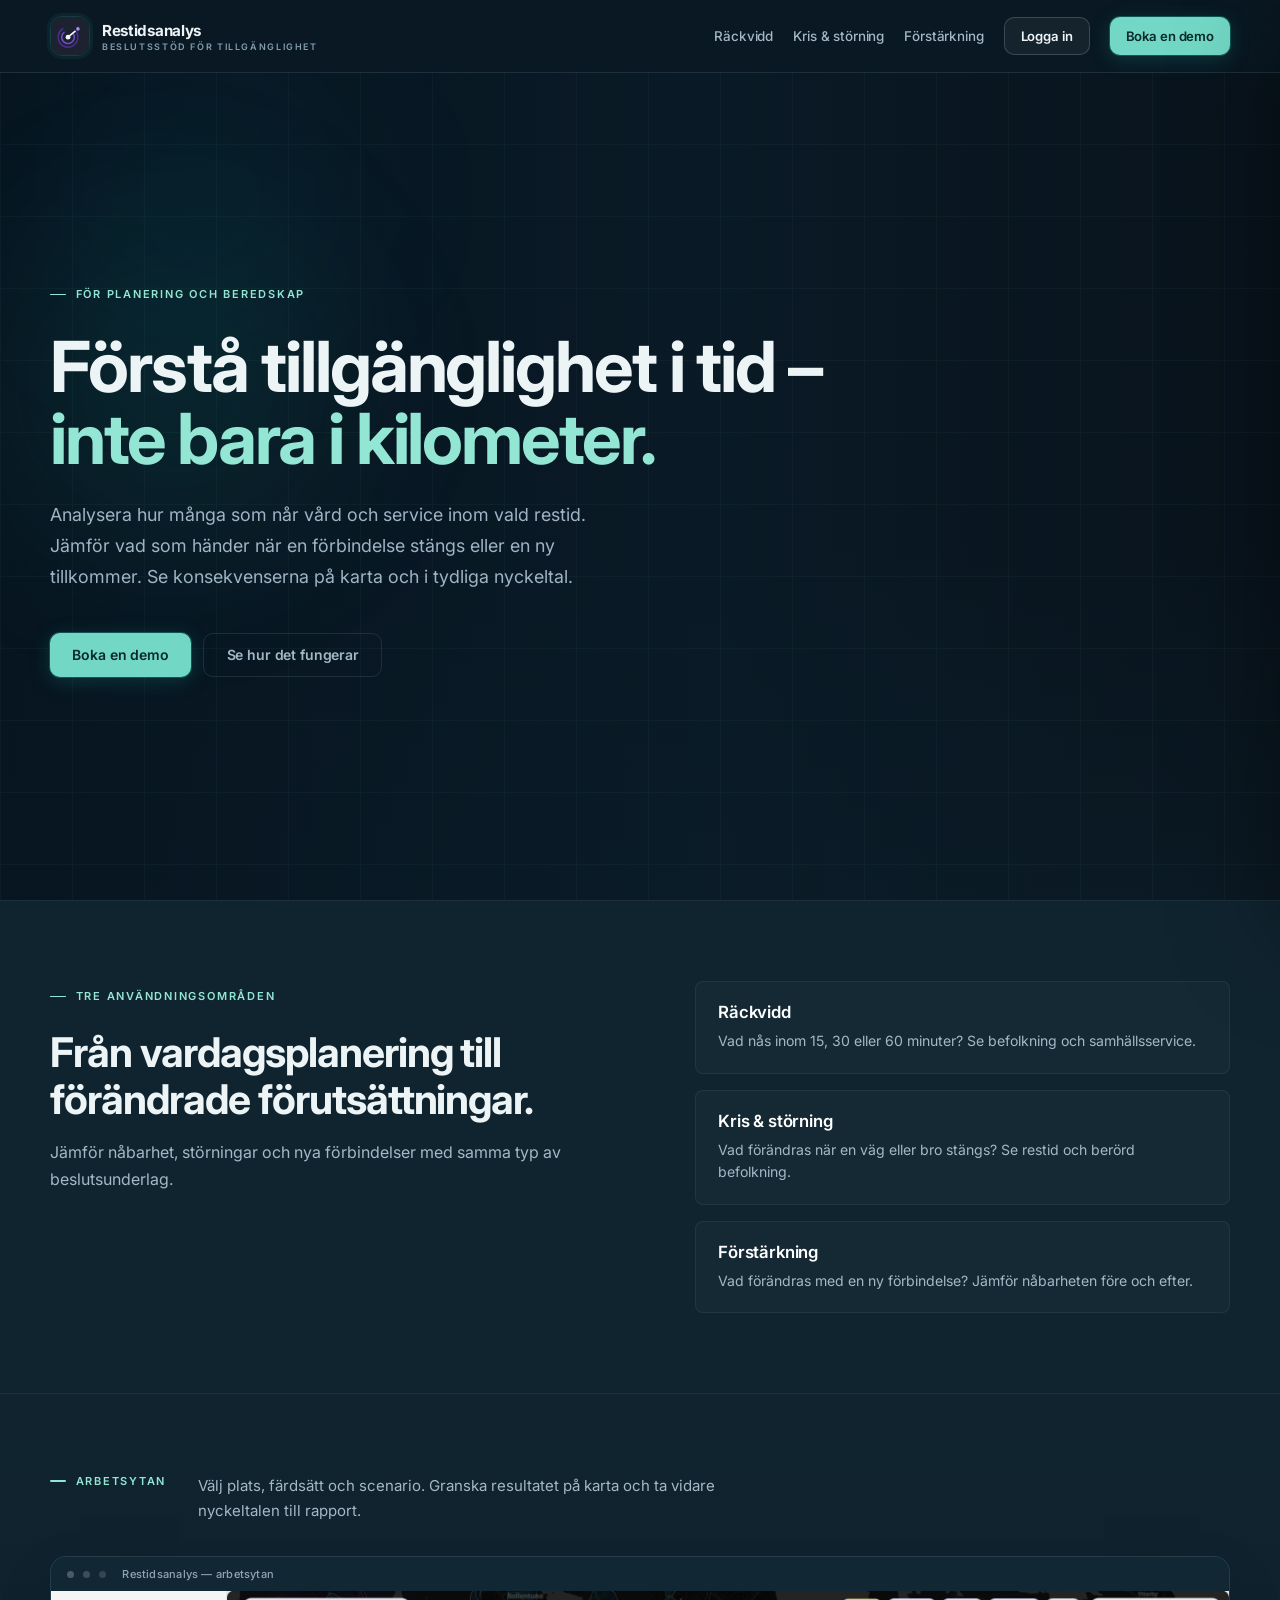
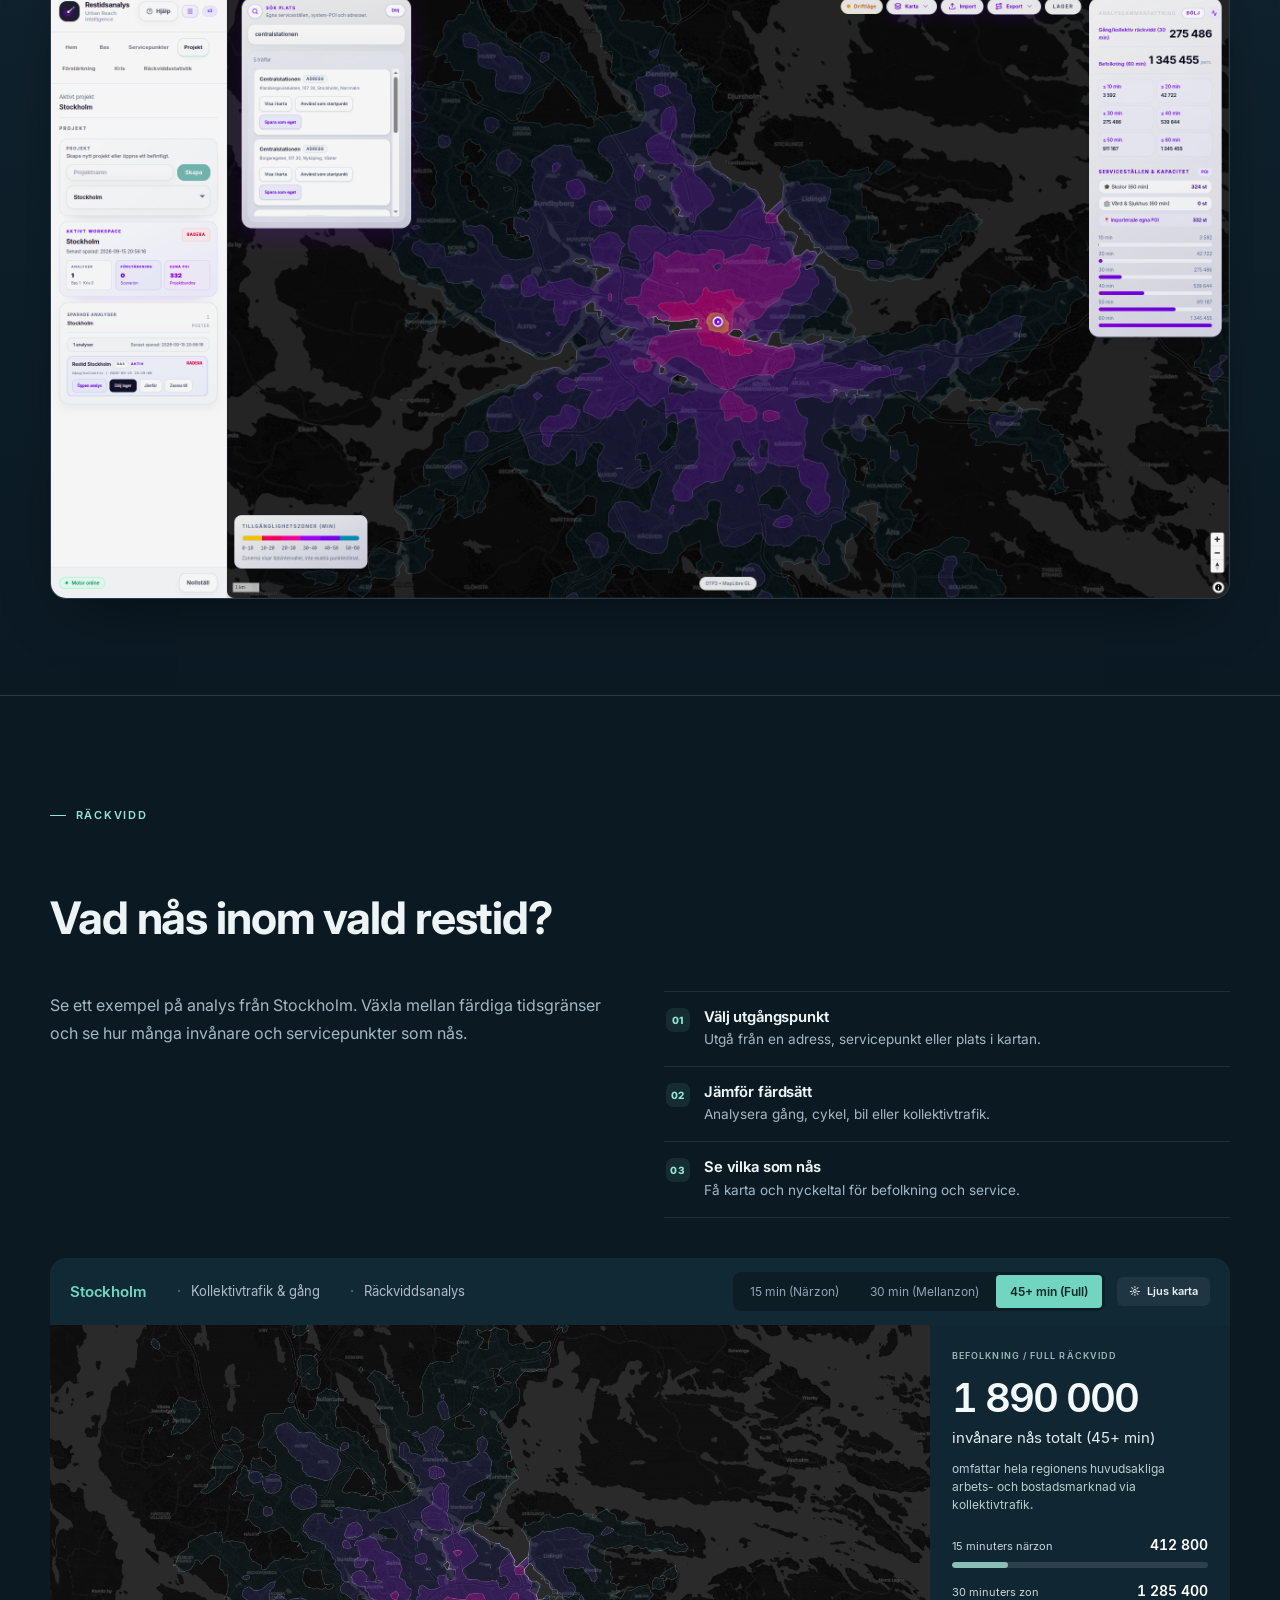
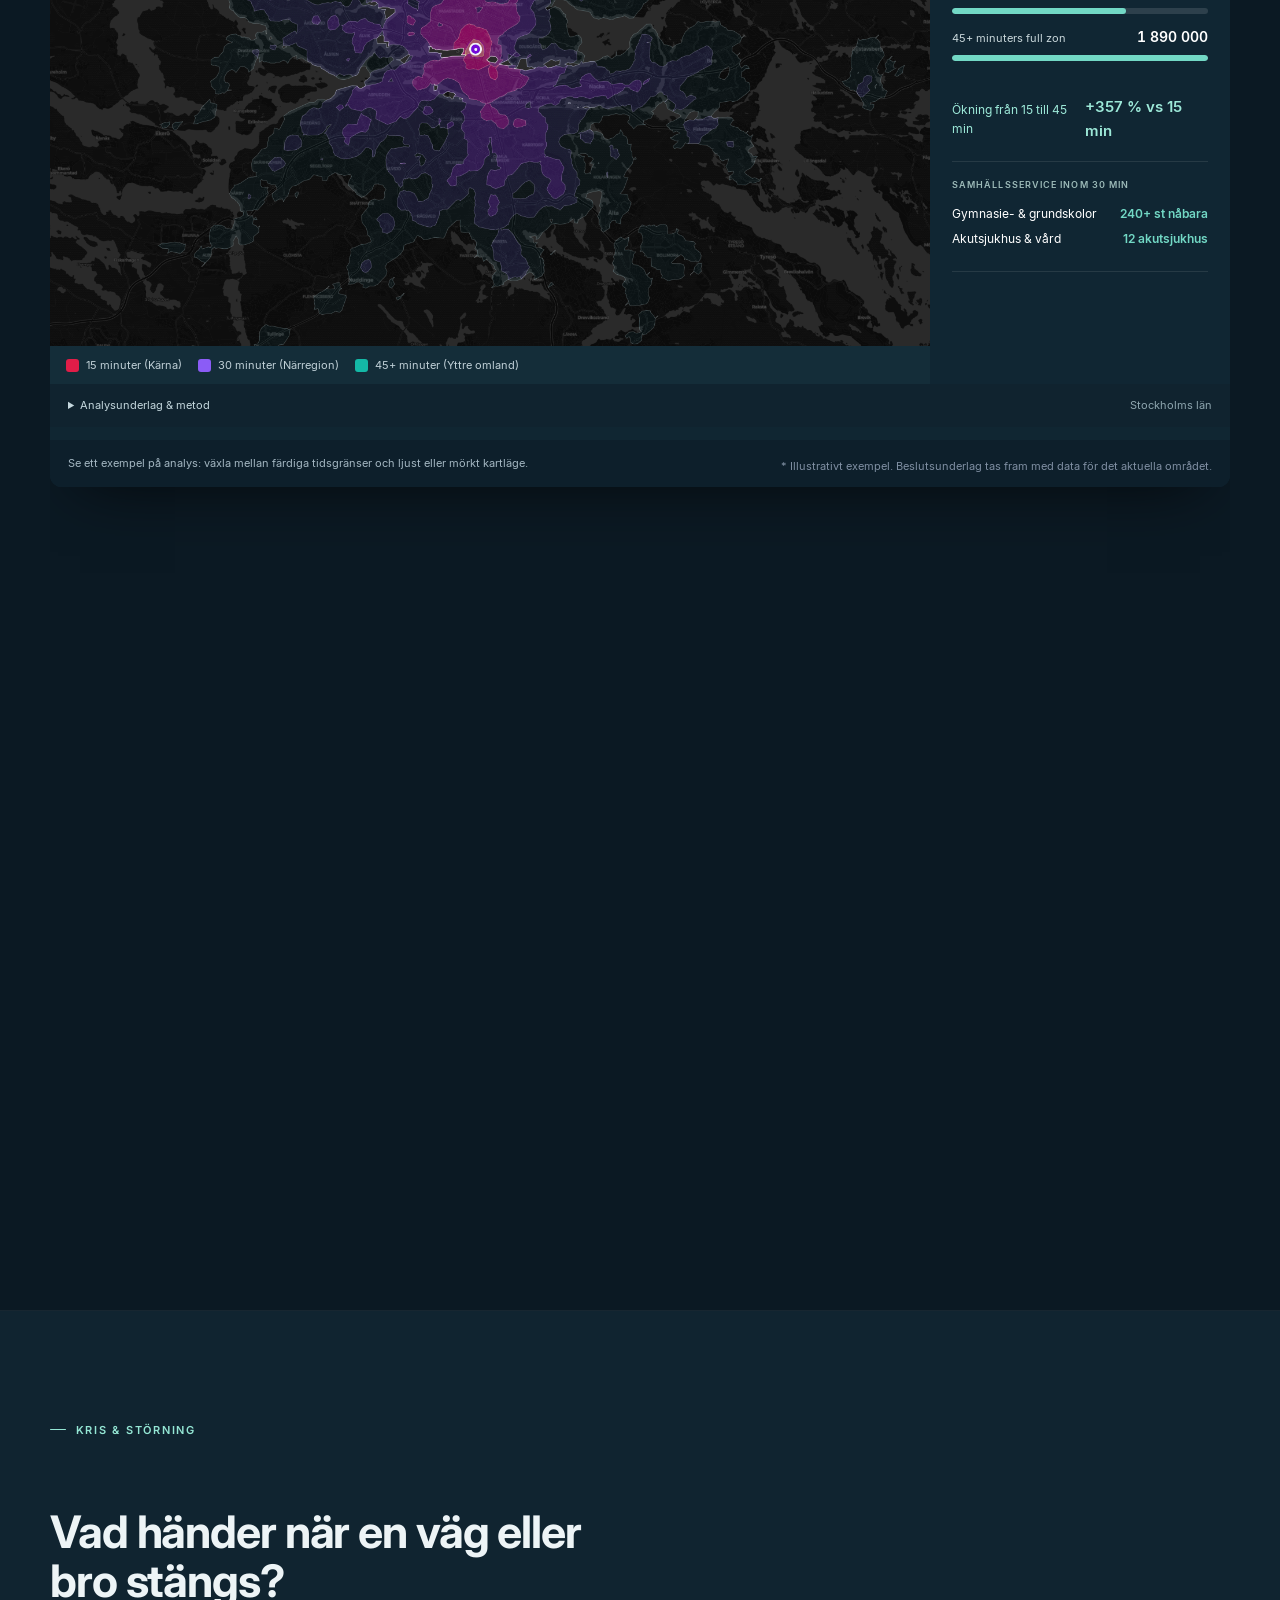
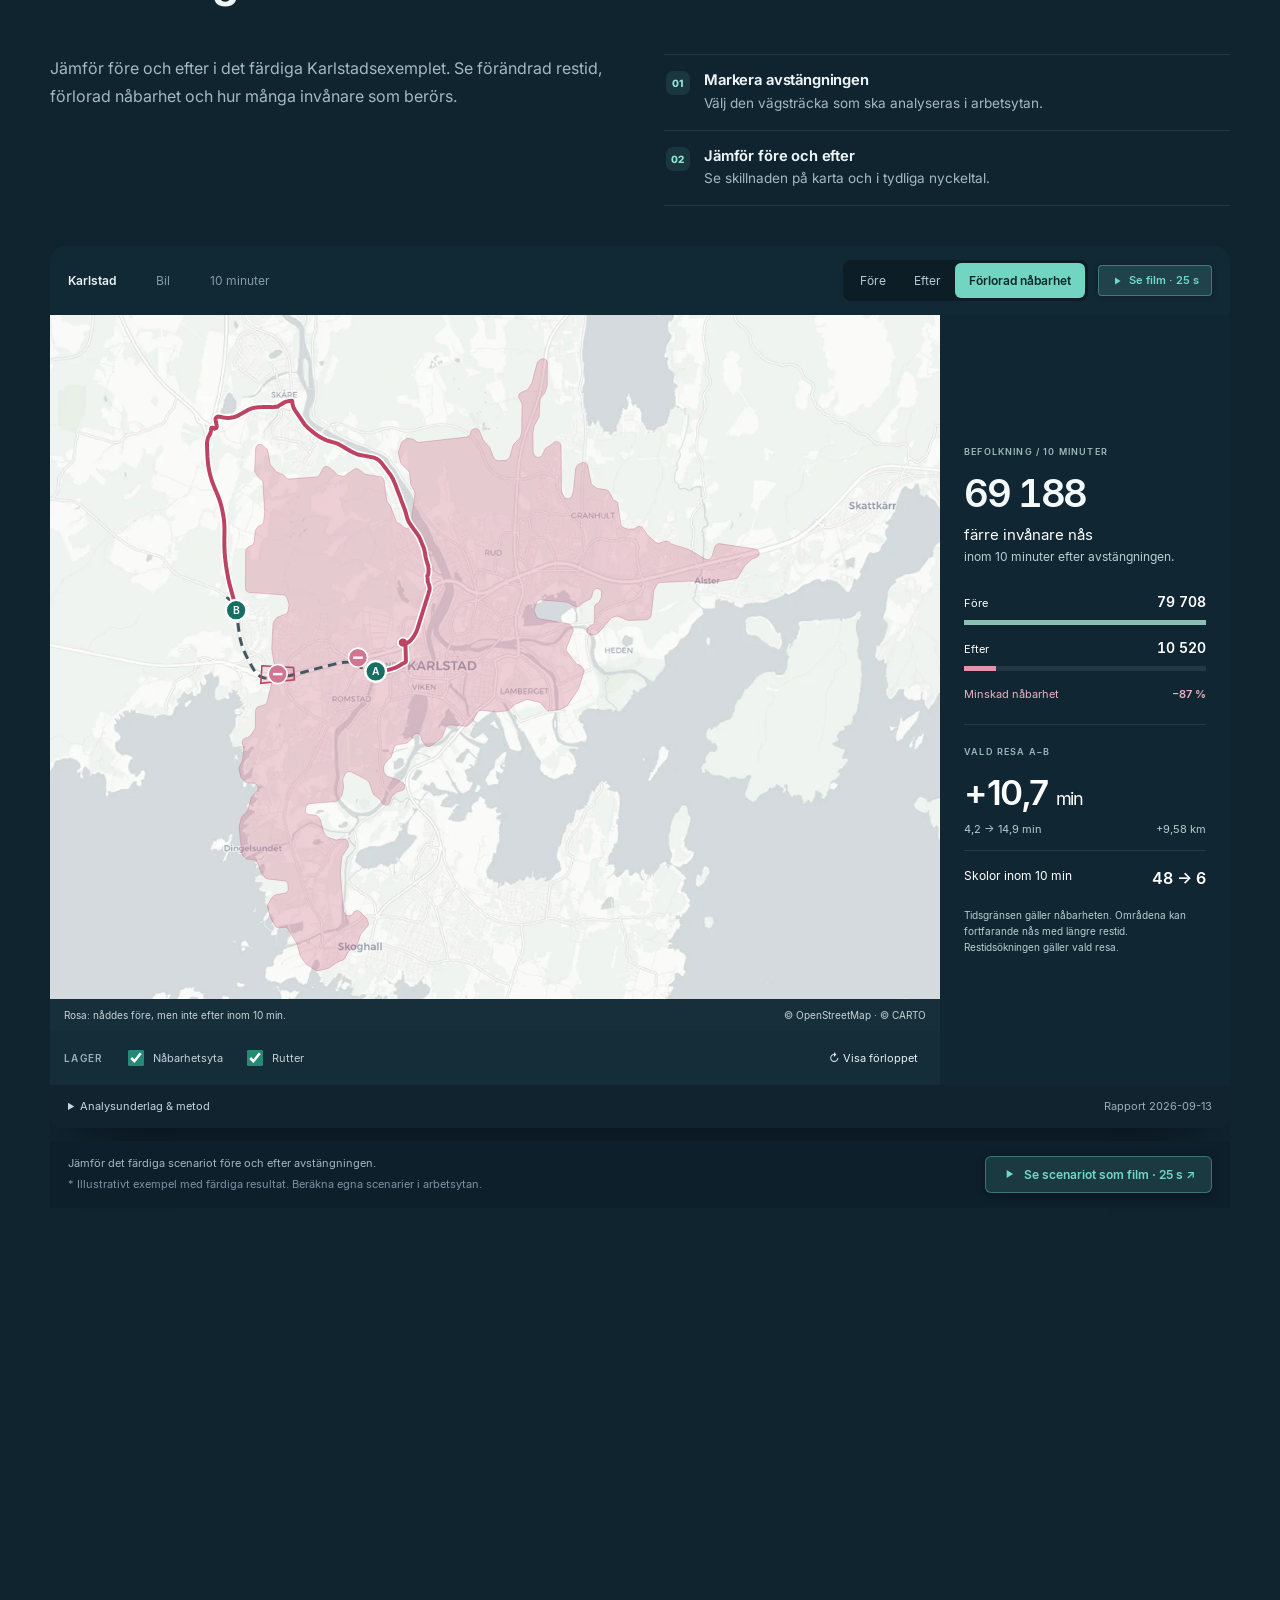
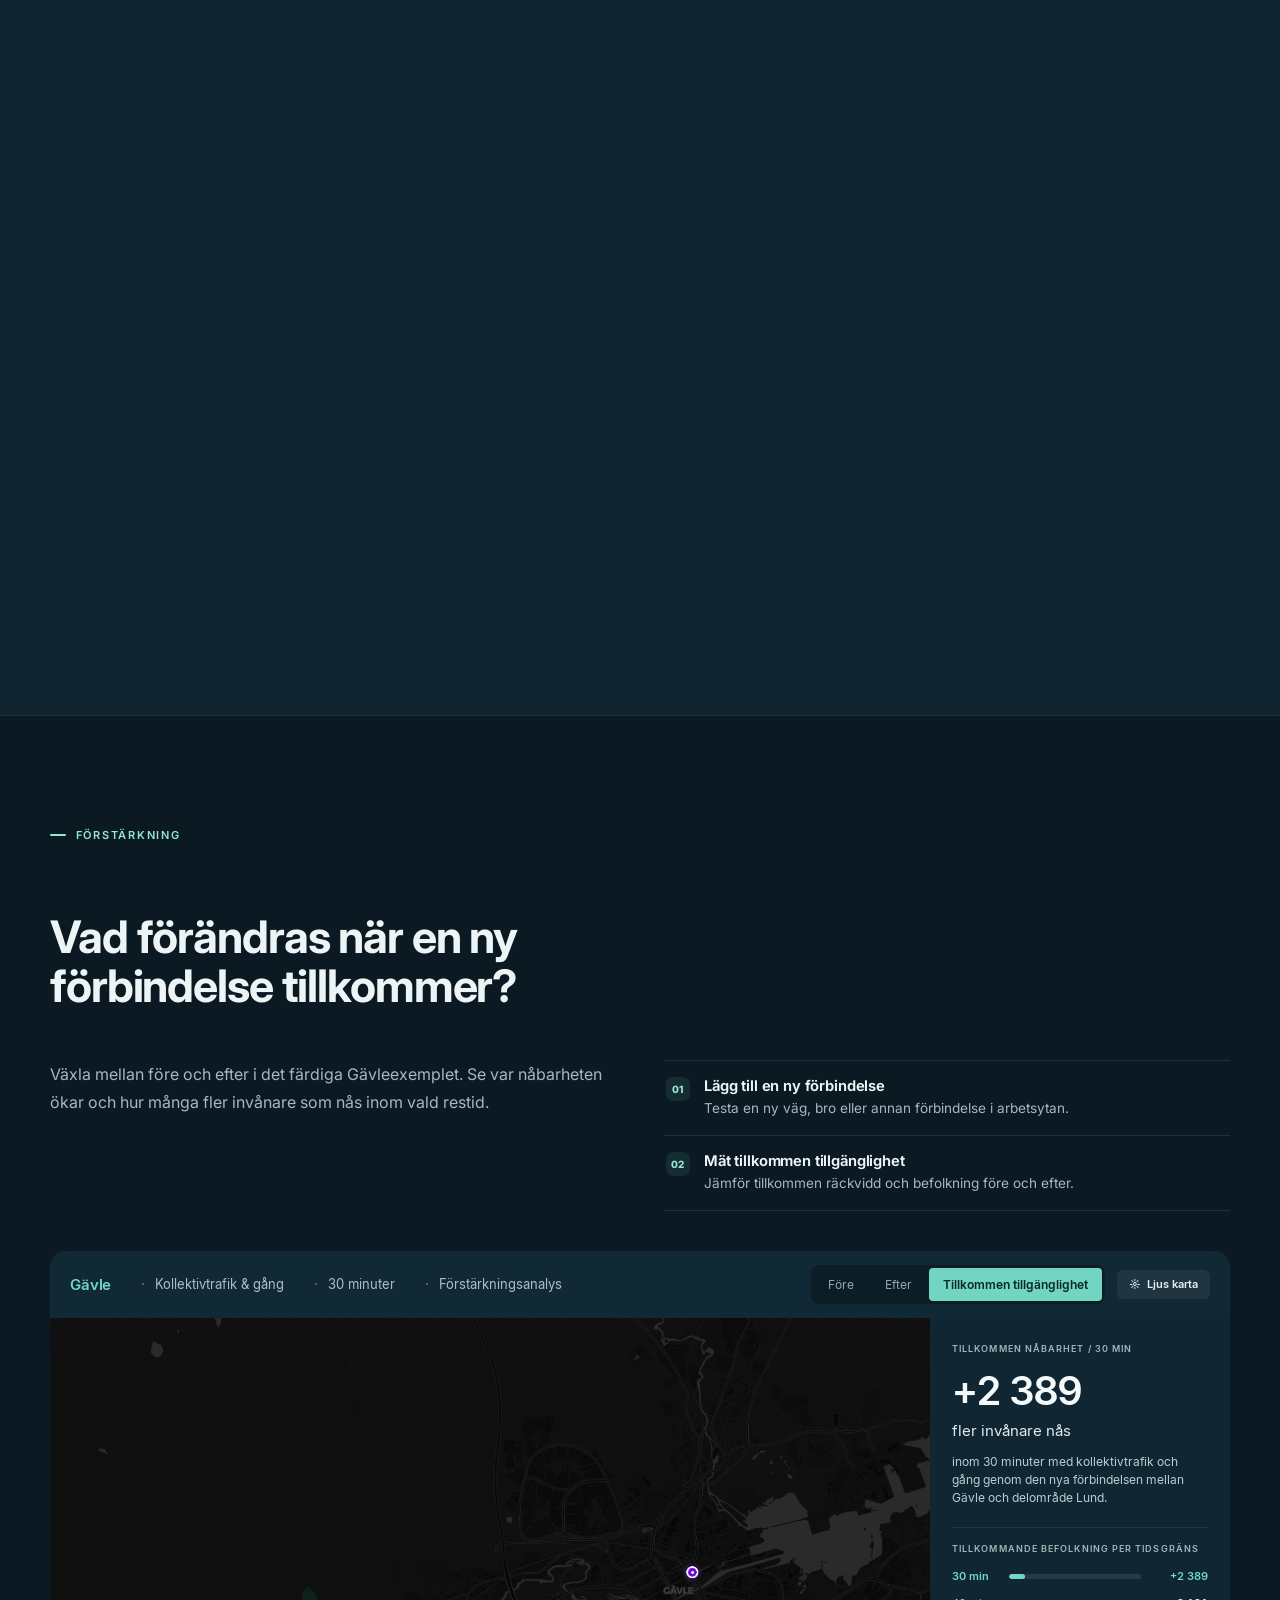
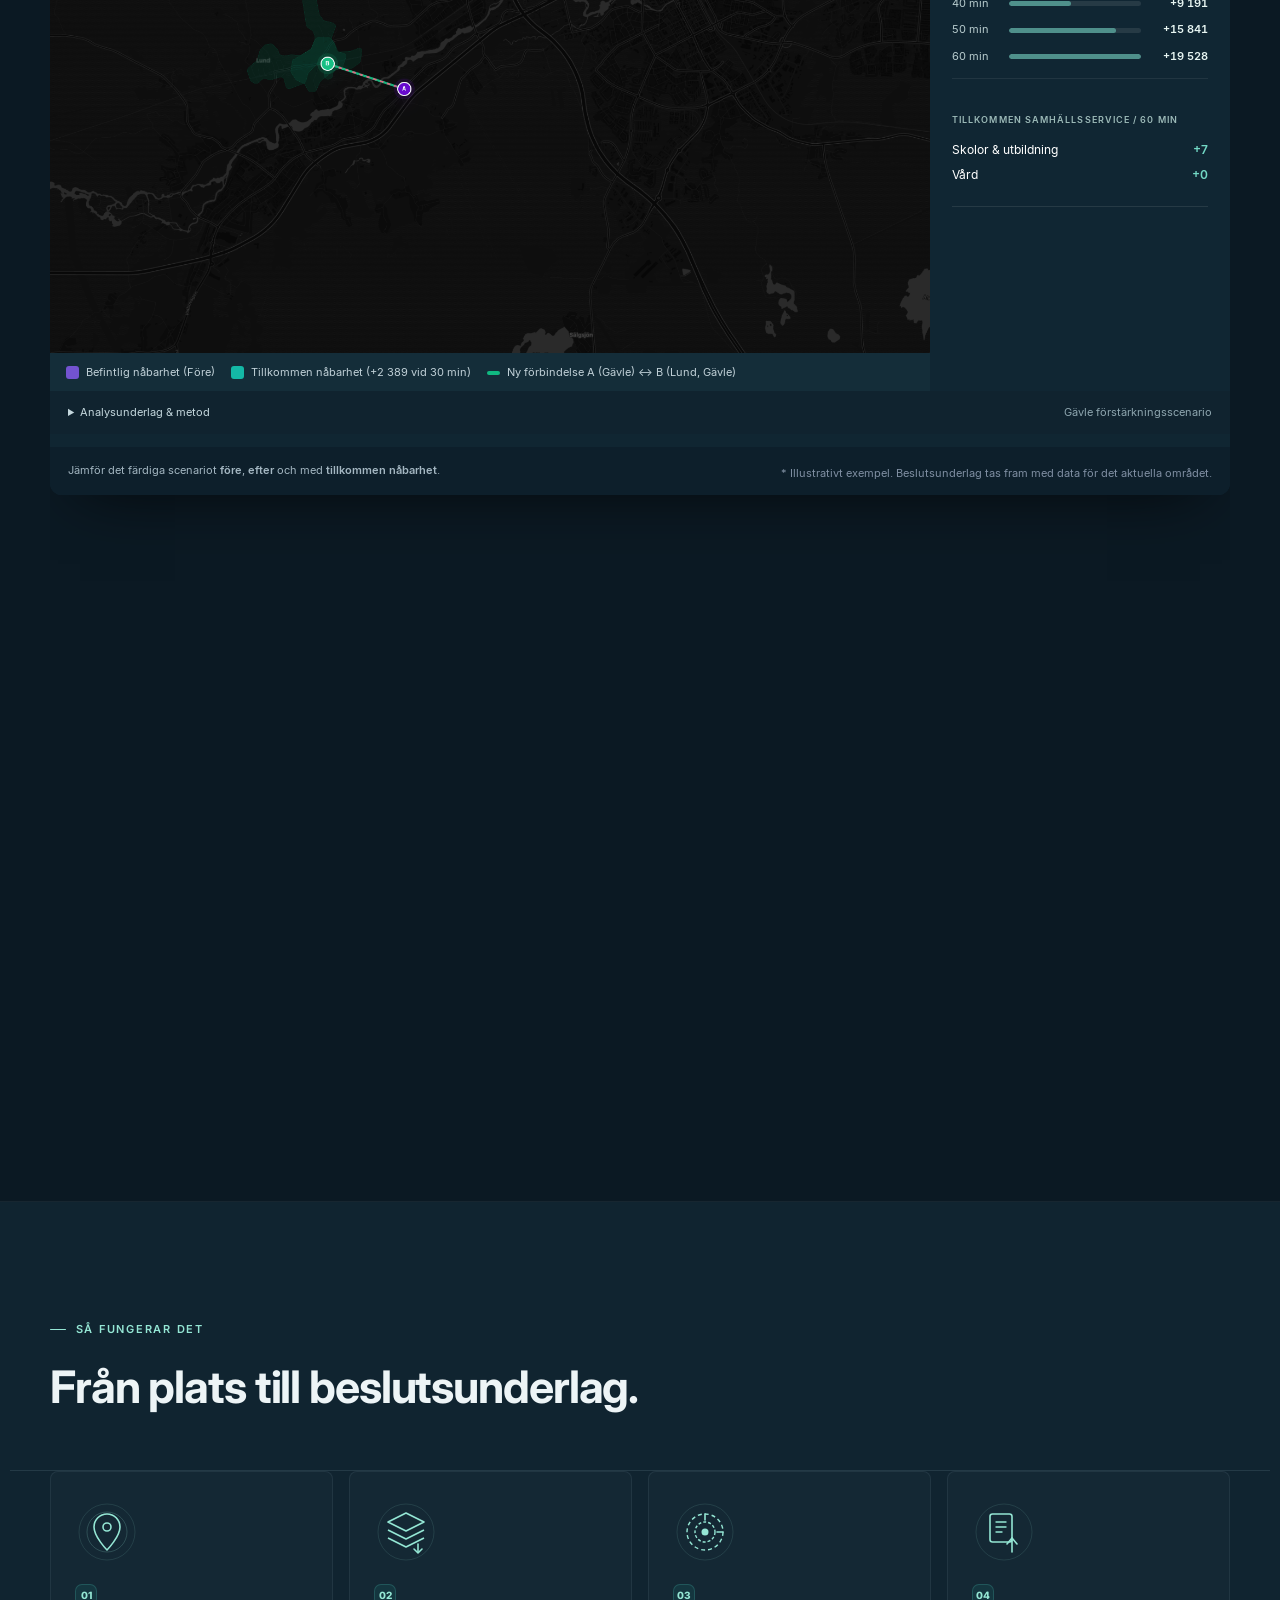
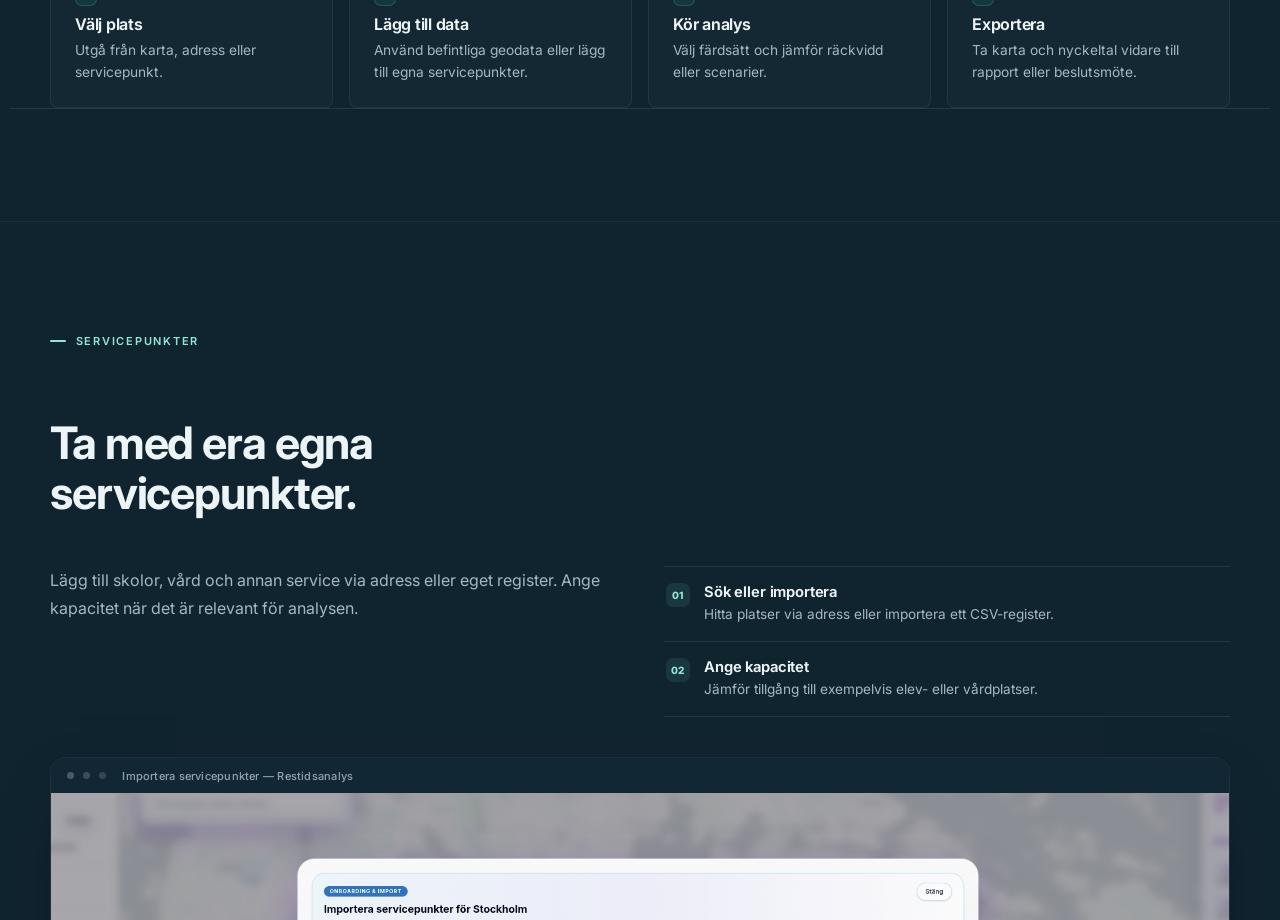
==== commit e84cf182: "Refine landing copy and coverage map" ====
--- a/index.html
+++ b/index.html
@@ -3,8 +3,8 @@
 <head>
   <meta charset="UTF-8">
   <meta name="viewport" content="width=device-width, initial-scale=1.0">
-  <title>Restidsanalys – Geografiskt beslutsstöd</title>
-  <meta name="description" content="Restidsanalys är ett beslutsstöd för kommuner, regioner och samhällsplanering. Förstå tillgänglighet, analysera störningar och testa framtida förbindelser.">
+  <title>Restidsanalys – analysera tillgänglighet i tid</title>
+  <meta name="description" content="Analysera nåbarhet, vägavstängningar och nya förbindelser. Restidsanalys visar restid, berörd befolkning och konsekvenser på karta som stöd för planering och beredskap.">
   <link rel="icon" type="image/svg+xml" href="assets/svg/restidsanalys-logo-symbol.svg">
   <link rel="stylesheet" href="original.css">
   <link rel="stylesheet" href="assets/vendor/maplibre-gl.css">
@@ -18,7 +18,7 @@
         <img class="brand-mark" src="assets/svg/restidsanalys-logo-symbol.svg" alt="" width="40" height="40">
         <span>
           <span class="brand-title">Restidsanalys</span>
-          <span class="brand-subtitle">Geografisk beslutsanalys</span>
+          <span class="brand-subtitle">Beslutsstöd för tillgänglighet</span>
         </span>
       </a>
       <div class="nav-links">
@@ -26,7 +26,7 @@
         <a href="#crisis">Kris &amp; störning</a>
         <a href="#reinforcement">Förstärkning</a>
         <button type="button" class="btn btn-secondary btn-small" id="loginLockedButton">Logga in</button>
-        <button type="button" class="btn btn-primary btn-small" data-open-contact>Boka demo</button>
+        <button type="button" class="btn btn-primary btn-small" data-open-contact>Boka en demo</button>
       </div>
     </div>
   </nav>
@@ -45,15 +45,14 @@
       <div class="hero-glow hero-glow-one"></div>
       <div class="hero-glow hero-glow-two"></div>
       <div class="hero-content">
-        <span class="kicker">Beslutsstöd för samhällsplanering</span>
-        <h1>Hur många invånare når viktig service inom <em>15 minuter?</em></h1>
+        <span class="kicker">För planering och beredskap</span>
+        <h1>Förstå tillgänglighet i tid – <em>inte bara i kilometer.</em></h1>
         <p>
-          Analysera verklig tillgänglighet till vård, skolor och annan samhällsservice med gång, cykel, kollektivtrafik och bil. Gå från geografisk fråga till tydligt beslutsunderlag i ett sammanhängande arbetsflöde.
+          Analysera hur många som når vård och service inom vald restid. Jämför vad som händer när en förbindelse stängs eller en ny tillkommer. Se konsekvenserna på karta och i tydliga nyckeltal.
         </p>
         <div class="hero-actions">
-          <button type="button" class="btn btn-primary" data-open-contact>Boka demo</button>
-          <button type="button" class="btn btn-secondary" id="heroLoginButton">Logga in</button>
-          <a href="#reach" class="btn btn-ghost">Se hur det fungerar</a>
+          <button type="button" class="btn btn-primary" data-open-contact>Boka en demo</button>
+          <a href="#how" class="btn btn-ghost">Se hur det fungerar</a>
         </div>
       </div>
     </section>
@@ -62,24 +61,22 @@
     <section class="audience-band">
       <div class="audience-inner">
         <div class="audience-text">
-          <span class="kicker">För rätt beslutssituationer</span>
-          <h2>För beslut där tillgänglighet, störning och förstärkning behöver bli tydliga.</h2>
-          <p>
-            Restidsanalys används när ni behöver visa konsekvenser, jämföra alternativ och ta fram beslutsunderlag som håller för dialog, planering och vidare GIS-arbete.
-          </p>
+          <span class="kicker">Tre användningsområden</span>
+          <h2>Från vardagsplanering till förändrade förutsättningar.</h2>
+          <p>Jämför nåbarhet, störningar och nya förbindelser med samma typ av beslutsunderlag.</p>
         </div>
         <div class="decision-cards">
           <div class="decision-card">
-            <h3>Planering och lokalisering</h3>
-            <p>När ni behöver förstå vad som nås från en plats idag, och hur tillgängligheten skiljer sig mellan områden, färdsätt och tidsmål.</p>
+            <h3>Räckvidd</h3>
+            <p>Vad nås inom 15, 30 eller 60 minuter? Se befolkning och samhällsservice.</p>
           </div>
           <div class="decision-card">
-            <h3>Störning och omledning</h3>
-            <p>När en väg stängs, en länk bryts eller ett nät påverkas, och ni snabbt behöver se vilka invånare, skolor och vårdpunkter som berörs.</p>
+            <h3>Kris &amp; störning</h3>
+            <p>Vad förändras när en väg eller bro stängs? Se restid och berörd befolkning.</p>
           </div>
           <div class="decision-card">
-            <h3>Förstärkning och investering</h3>
-            <p>När ni vill testa en ny förbindelse, jämföra scenarier och visa vilken faktisk förbättring ett förslag ger i tillgång till service och restid.</p>
+            <h3>Förstärkning</h3>
+            <p>Vad förändras med en ny förbindelse? Jämför nåbarheten före och efter.</p>
           </div>
         </div>
       </div>
@@ -89,15 +86,15 @@
     <section class="overview-section">
       <div class="overview-inner">
         <div class="overview-label">
-          <span class="kicker">Plattformen</span>
-          <p>En sammanhållen arbetsyta för tillgänglighet, scenarier och beslutsunderlag.</p>
+          <span class="kicker">Arbetsytan</span>
+          <p>Välj plats, färdsätt och scenario. Granska resultatet på karta och ta vidare nyckeltalen till rapport.</p>
         </div>
         <div class="app-frame overview-frame">
           <div class="app-frame-bar">
             <span class="app-frame-dot"></span>
             <span class="app-frame-dot"></span>
             <span class="app-frame-dot"></span>
-            <span class="app-frame-bar-title">Restidsanalys — Översikt</span>
+            <span class="app-frame-bar-title">Restidsanalys — arbetsytan</span>
           </div>
           <img class="app-frame-img" src="assets/images/landing-product-overview.png" alt="Restidsanalys produktöversikt — komplett applikationsvy">
         </div>
@@ -107,33 +104,33 @@
     <!-- RÄCKVIDD -->
     <section id="reach" class="feature-block wide">
       <div class="feature-inner">
-        <iframe id="reach-frame" class="crisis-frame" src="reach.html" title="Stockholm: interaktiv räckviddsanalys och vad som nås" scrolling="no"></iframe>
+        <iframe id="reach-frame" class="crisis-frame" src="reach.html" title="Färdigt exempel: räckvidd med kollektivtrafik och gång i Stockholm" scrolling="no"></iframe>
         <div class="feature-text">
           <span class="kicker">Räckvidd</span>
-          <h2>Vad når invånarna inom vald restid?</h2>
+          <h2>Vad nås inom vald restid?</h2>
           <p>
-            Se restidszoner, befolkningsunderlag och samhällsservice utifrån verkliga färdtider — inte bara avstånd.
+            Se ett exempel på analys från Stockholm. Växla mellan färdiga tidsgränser och se hur många invånare och servicepunkter som nås.
           </p>
           <div class="step-list">
             <div class="step-item">
               <span class="step-num">01</span>
               <div class="step-body">
                 <h3>Välj utgångspunkt</h3>
-                <p>Adress, servicepunkt eller valfri plats i kartan.</p>
+                <p>Utgå från en adress, servicepunkt eller plats i kartan.</p>
               </div>
             </div>
             <div class="step-item">
               <span class="step-num">02</span>
               <div class="step-body">
                 <h3>Jämför färdsätt</h3>
-                <p>Gång, cykel, bil och kollektivtrafik i samma analysflöde.</p>
+                <p>Analysera gång, cykel, bil eller kollektivtrafik.</p>
               </div>
             </div>
             <div class="step-item">
               <span class="step-num">03</span>
               <div class="step-body">
                 <h3>Se vilka som nås</h3>
-                <p>Summera befolkning, skolor, vård och kapacitet per tidsintervall.</p>
+                <p>Få karta och nyckeltal för befolkning och service.</p>
               </div>
             </div>
           </div>
@@ -144,26 +141,26 @@
     <!-- KRIS & STÖRNING -->
     <section id="crisis" class="feature-block alt wide">
       <div class="feature-inner">
-        <iframe id="crisis-frame" class="crisis-frame" src="crisis.html" title="Karlstad: interaktiv jämförelse före och efter avstängning" scrolling="no"></iframe>
+        <iframe id="crisis-frame" class="crisis-frame" src="crisis.html" title="Färdigt exempel: jämförelse före och efter vägavstängning i Karlstad" scrolling="no"></iframe>
         <div class="feature-text">
           <span class="kicker">Kris &amp; störning</span>
-          <h2>Vad händer när en viktig väg eller bro stängs?</h2>
+          <h2>Vad händer när en väg eller bro stängs?</h2>
           <p>
-            Markera avstängningen direkt i kartan och se hur tillgänglighet, befolkning och samhällsservice påverkas.
+            Jämför före och efter i det färdiga Karlstadsexemplet. Se förändrad restid, förlorad nåbarhet och hur många invånare som berörs.
           </p>
           <div class="step-list">
             <div class="step-item">
               <span class="step-num">01</span>
               <div class="step-body">
                 <h3>Markera avstängningen</h3>
-                <p>Rita den vägsträcka eller korridor som ska analyseras.</p>
+                <p>Välj den vägsträcka som ska analyseras i arbetsytan.</p>
               </div>
             </div>
             <div class="step-item">
               <span class="step-num">02</span>
               <div class="step-body">
                 <h3>Jämför före och efter</h3>
-                <p>Se förlorad räckvidd, berörd befolkning och omledning i samma analys.</p>
+                <p>Se skillnaden på karta och i tydliga nyckeltal.</p>
               </div>
             </div>
           </div>
@@ -174,33 +171,26 @@
     <!-- FÖRSTÄRKNING -->
     <section id="reinforcement" class="feature-block wide">
       <div class="feature-inner">
-        <iframe id="reinforcement-frame" class="crisis-frame" src="reinforcement.html" title="Gävle: interaktiv förstärkningsanalys före och efter" scrolling="no"></iframe>
+        <iframe id="reinforcement-frame" class="crisis-frame" src="reinforcement.html" title="Färdigt exempel: nåbarhet före och efter ny förbindelse i Gävle" scrolling="no"></iframe>
         <div class="feature-text">
           <span class="kicker">Förstärkning</span>
-          <h2>Testa nyttan innan investeringen.</h2>
+          <h2>Vad förändras när en ny förbindelse tillkommer?</h2>
           <p>
-            Simulera en ny förbindelse och se hur tillgänglighet, befolkning och samhällsservice förändras innan beslut fattas.
+            Växla mellan före och efter i det färdiga Gävleexemplet. Se var nåbarheten ökar och hur många fler invånare som nås inom vald restid.
           </p>
           <div class="step-list">
             <div class="step-item">
               <span class="step-num">01</span>
               <div class="step-body">
                 <h3>Lägg till en ny förbindelse</h3>
-                <p>Koppla samman två punkter och ange restiden för den nya länken.</p>
+                <p>Testa en ny väg, bro eller annan förbindelse i arbetsytan.</p>
               </div>
             </div>
             <div class="step-item">
               <span class="step-num">02</span>
               <div class="step-body">
                 <h3>Mät tillkommen tillgänglighet</h3>
-                <p>Se hur många fler invånare och servicepunkter som blir nåbara.</p>
-              </div>
-            </div>
-            <div class="step-item">
-              <span class="step-num">03</span>
-              <div class="step-body">
-                <h3>Ta vidare underlaget</h3>
-                <p>Exportera resultatet för rapport, dialog eller fortsatt GIS-analys.</p>
+                <p>Jämför tillkommen räckvidd och befolkning före och efter.</p>
               </div>
             </div>
           </div>
@@ -212,7 +202,7 @@
     <section id="how" class="how-section">
       <div class="how-header">
         <span class="kicker">Så fungerar det</span>
-        <h2>Fyra steg från fråga till underlag.</h2>
+        <h2>Från plats till beslutsunderlag.</h2>
       </div>
       <div class="how-steps">
 
@@ -229,7 +219,7 @@
           <div class="how-step-body">
             <span class="how-step-num">01</span>
             <h3>Välj plats</h3>
-            <p>Starta från karta, adress eller servicepunkt.</p>
+            <p>Utgå från karta, adress eller servicepunkt.</p>
           </div>
         </div>
 
@@ -248,7 +238,7 @@
           <div class="how-step-body">
             <span class="how-step-num">02</span>
             <h3>Lägg till data</h3>
-            <p>Använd systemdata eller komplettera med organisationens egna servicepunkter.</p>
+            <p>Använd befintliga geodata eller lägg till egna servicepunkter.</p>
           </div>
         </div>
 
@@ -267,7 +257,7 @@
           <div class="how-step-body">
             <span class="how-step-num">03</span>
             <h3>Kör analys</h3>
-            <p>Analysera räckvidd, kris eller förstärkning.</p>
+            <p>Välj färdsätt och jämför räckvidd eller scenarier.</p>
           </div>
         </div>
 
@@ -287,7 +277,7 @@
           <div class="how-step-body">
             <span class="how-step-num">04</span>
             <h3>Exportera</h3>
-            <p>Ta resultatet vidare till rapport, GIS eller beslutsmöte.</p>
+            <p>Ta karta och nyckeltal vidare till rapport eller beslutsmöte.</p>
           </div>
         </div>
 
@@ -310,30 +300,23 @@
         </div>
         <div class="feature-text">
           <span class="kicker">Servicepunkter</span>
-          <h2>Komplettera analysen med era egna data.</h2>
+          <h2>Ta med era egna servicepunkter.</h2>
           <p>
-            Sök och placera målpunkter automatiskt via adress, eller importera egna register för skolor, vård och samhällsservice. Lägg till och redigera kapacitet per plats — som elevplatser eller vårdplatser — för att beräkna både tillgänglighet och faktiskt utbud i samma beslutsunderlag.
+            Lägg till skolor, vård och annan service via adress eller eget register. Ange kapacitet när det är relevant för analysen.
           </p>
           <div class="step-list">
             <div class="step-item">
               <span class="step-num">01</span>
               <div class="step-body">
-                <h3>Automatisk sökning eller import</h3>
-                <p>Sök upp platser direkt via adress eller importera era egna register som CSV.</p>
+                <h3>Sök eller importera</h3>
+                <p>Hitta platser via adress eller importera ett CSV-register.</p>
               </div>
             </div>
             <div class="step-item">
               <span class="step-num">02</span>
               <div class="step-body">
-                <h3>Ange och redigera kapacitet</h3>
-                <p>Lägg till elevplatser, vårdplatser eller kapacitet per punkt och uppdatera i realtid.</p>
-              </div>
-            </div>
-            <div class="step-item">
-              <span class="step-num">03</span>
-              <div class="step-body">
-                <h3>Exportera som underlag</h3>
-                <p>Ta vidare tabeller och kartor till rapport, dialog eller fortsatt analys.</p>
+                <h3>Ange kapacitet</h3>
+                <p>Jämför tillgång till exempelvis elev- eller vårdplatser.</p>
               </div>
             </div>
           </div>
@@ -348,7 +331,7 @@
           <span class="kicker">Täckning</span>
           <h2>Nuvarande täckning</h2>
           <p>
-            Se var Restidsanalys är tillgängligt idag. Täckningen utökas löpande i takt med nya regioner, datakällor och kundbehov.
+            Se vilka områden som kan analyseras i dag. Välj ett område i kartan för att se namnet.
           </p>
         </div>
         <div class="app-frame coverage-preview">
@@ -356,7 +339,7 @@
             <span class="app-frame-dot"></span>
             <span class="app-frame-dot"></span>
             <span class="app-frame-dot"></span>
-            <span class="app-frame-bar-title">Täckning just nu — augusti 2026</span>
+            <span class="app-frame-bar-title">Täckning just nu</span>
           </div>
           <div class="coverage-vector-map" id="coverage-map">
             <div class="coverage-live-map" id="coverage-live-map" aria-label="Interaktiv karta över Restidsanalys nuvarande täckning"></div>
@@ -415,13 +398,13 @@
       <div class="cta-card">
         <div class="cta-inner">
           <span class="kicker">Kom igång</span>
-          <h2>Boka en demo med ett scenario som är relevant för er.</h2>
+          <h2>Se Restidsanalys med ett scenario från er verksamhet.</h2>
           <p>
-            Se hur Restidsanalys kan användas för tillgänglighet, krisberedskap och framtida investeringar — och hur resultaten tas vidare till tydliga beslutsunderlag.
+            Vi visar hur ni kan jämföra restid, nåbarhet och konsekvenser på karta.
           </p>
           <div class="cta-actions">
-            <button type="button" class="btn btn-primary" data-open-contact>Boka demo</button>
-            <button type="button" class="btn btn-secondary" data-open-contact>Kontakta oss</button>
+            <button type="button" class="btn btn-primary" data-open-contact>Boka en demo</button>
+            <a href="#how" class="btn btn-secondary">Se hur det fungerar</a>
           </div>
         </div>
       </div>
@@ -439,7 +422,7 @@
       <div>
         <a href="mailto:support@restidsanalys.se">support@restidsanalys.se</a>
         &ensp;·&ensp;
-        <a href="mailto:support@restidsanalys.se?subject=Disclaimer%20-%20Restidsanalys">Disclaimer</a>
+        <a href="mailto:support@restidsanalys.se?subject=Ansvarsfriskrivning%20-%20Restidsanalys">Ansvarsfriskrivning</a>
       </div>
     </div>
   </footer>
@@ -453,8 +436,8 @@
       <h2 id="loginLockedTitle">Åtkomst efter demo</h2>
       <p>Restidsanalys öppnas för pilot- och kundkonton efter en första genomgång. Kontakta oss så hjälper vi er att sätta upp rätt åtkomst.</p>
       <div class="modal-actions">
-        <button type="button" class="btn btn-primary" data-open-contact data-close-login>Boka demo</button>
-        <a href="mailto:support@restidsanalys.se?subject=Login%20-%20Restidsanalys" class="btn btn-secondary">Mejla oss</a>
+        <button type="button" class="btn btn-primary" data-open-contact data-close-login>Boka en demo</button>
+        <a href="mailto:support@restidsanalys.se?subject=Inloggning%20-%20Restidsanalys" class="btn btn-secondary">Mejla oss</a>
       </div>
     </div>
   </div>
@@ -465,8 +448,8 @@
     <aside class="drawer-panel" role="dialog" aria-modal="true" aria-labelledby="contactDrawerTitle">
       <button type="button" class="modal-close" data-close-contact aria-label="Stäng">×</button>
       <span class="kicker">Kontakt</span>
-      <h2 id="contactDrawerTitle">Boka demo eller begär offert</h2>
-      <p>Berätta kort om organisationen och vad ni vill analysera, så återkommer vi med ett lämpligt upplägg.</p>
+      <h2 id="contactDrawerTitle">Boka en demo</h2>
+      <p>Berätta vad ni vill analysera och vilken organisation ni representerar, så återkommer vi.</p>
       <form class="drawer-form" id="contactForm">
         <label>
           Namn
@@ -571,7 +554,8 @@
   const coverageName = document.getElementById('coverage-region-name');
   const coverageStatus = document.getElementById('coverage-status');
   const coverageTooltip = document.getElementById('coverage-tooltip');
-  const coverageBounds = [[10.35, 54.85], [24.75, 69.35]];
+  const coverageExtent = [[10.2, 54.75], [20.4, 65.45]];
+  const swedenCenterBounds = [[10.35, 54.85], [24.75, 69.35]];
   const map = new maplibregl.Map({
     container: 'coverage-live-map',
     style: {
@@ -595,7 +579,7 @@
         { id: 'esri-dark-reference', type: 'raster', source: 'esri-dark-reference' }
       ]
     },
-    bounds: coverageBounds,
+    bounds: coverageExtent,
     fitBoundsOptions: { padding: 34 },
     maxZoom: 8,
     renderWorldCopies: false,
@@ -610,6 +594,40 @@
   let selectedId = null;
   let selectedLabel = '';
   let hoverLeaveTimer = null;
+  let coverageResizeFrame = null;
+  let coverageHomeCenter = null;
+  let coverageHomeZoom = 0;
+  let isConstrainingCoverage = false;
+
+  function fitCoverageExtent() {
+    const isMobile = coverageMap.clientWidth < 500;
+    const padding = isMobile
+      ? { top: 24, right: 20, bottom: 82, left: 20 }
+      : { top: 24, right: 28, bottom: 66, left: 28 };
+    map.setMinZoom(0);
+    map.fitBounds(coverageExtent, { padding, duration: 0 });
+    coverageHomeCenter = map.getCenter();
+    coverageHomeZoom = map.getZoom();
+    map.setMinZoom(coverageHomeZoom);
+  }
+
+  function constrainCoverageView() {
+    if (!coverageHomeCenter || isConstrainingCoverage) return;
+    const center = map.getCenter();
+    const atFullExtent = map.getZoom() <= coverageHomeZoom + 0.02;
+    const longitude = atFullExtent
+      ? coverageHomeCenter.lng
+      : Math.max(swedenCenterBounds[0][0], Math.min(swedenCenterBounds[1][0], center.lng));
+    const latitude = atFullExtent
+      ? coverageHomeCenter.lat
+      : Math.max(swedenCenterBounds[0][1], Math.min(swedenCenterBounds[1][1], center.lat));
+    if (Math.abs(center.lng - longitude) < 0.0001 && Math.abs(center.lat - latitude) < 0.0001) return;
+    isConstrainingCoverage = true;
+    map.easeTo({ center: [longitude, latitude], duration: 180 });
+    map.once('moveend', () => { isConstrainingCoverage = false; });
+  }
+
+  map.on('moveend', constrainCoverageView);
 
   function setActiveRegion(id, label) {
     if (id === activeId) return;
@@ -669,8 +687,10 @@
       }
     }, 'esri-dark-reference');
     coverageMap.classList.add('map-ready');
-    map.resize();
-    map.fitBounds(coverageBounds, { padding: coverageMap.clientWidth < 500 ? 16 : 34, duration: 0 });
+    requestAnimationFrame(() => {
+      map.resize();
+      fitCoverageExtent();
+    });
 
     map.on('mousemove', 'coverage-fill', event => {
       const feature = event.features && event.features[0];
@@ -705,10 +725,18 @@
     });
   });
 
-  window.addEventListener('resize', () => requestAnimationFrame(() => {
-    map.resize();
-    map.fitBounds(coverageBounds, { padding: coverageMap.clientWidth < 500 ? 16 : 34, duration: 0 });
-  }));
+  const resizeCoverageMap = () => {
+    cancelAnimationFrame(coverageResizeFrame);
+    coverageResizeFrame = requestAnimationFrame(() => {
+      map.resize();
+      fitCoverageExtent();
+    });
+  };
+  if ('ResizeObserver' in window) {
+    new ResizeObserver(resizeCoverageMap).observe(coverageMap);
+  } else {
+    window.addEventListener('resize', resizeCoverageMap);
+  }
   document.addEventListener('keydown', event => {
     if (event.key === 'Escape' && selectedId !== null) {
       selectedId = null;
--- a/palette.css
+++ b/palette.css
@@ -61,6 +61,7 @@
   .service-preview-media{aspect-ratio:.96}
   .feature-block.wide .service-preview .app-frame-img{width:210%}
   .coverage-preview{max-width:460px;margin-inline:auto}
+  .coverage-vector-map{aspect-ratio:auto;height:clamp(450px,122vw,520px)}
   .coverage-readout{left:10px;bottom:10px;min-width:0;right:10px}
   .coverage-tooltip{display:none}
 }
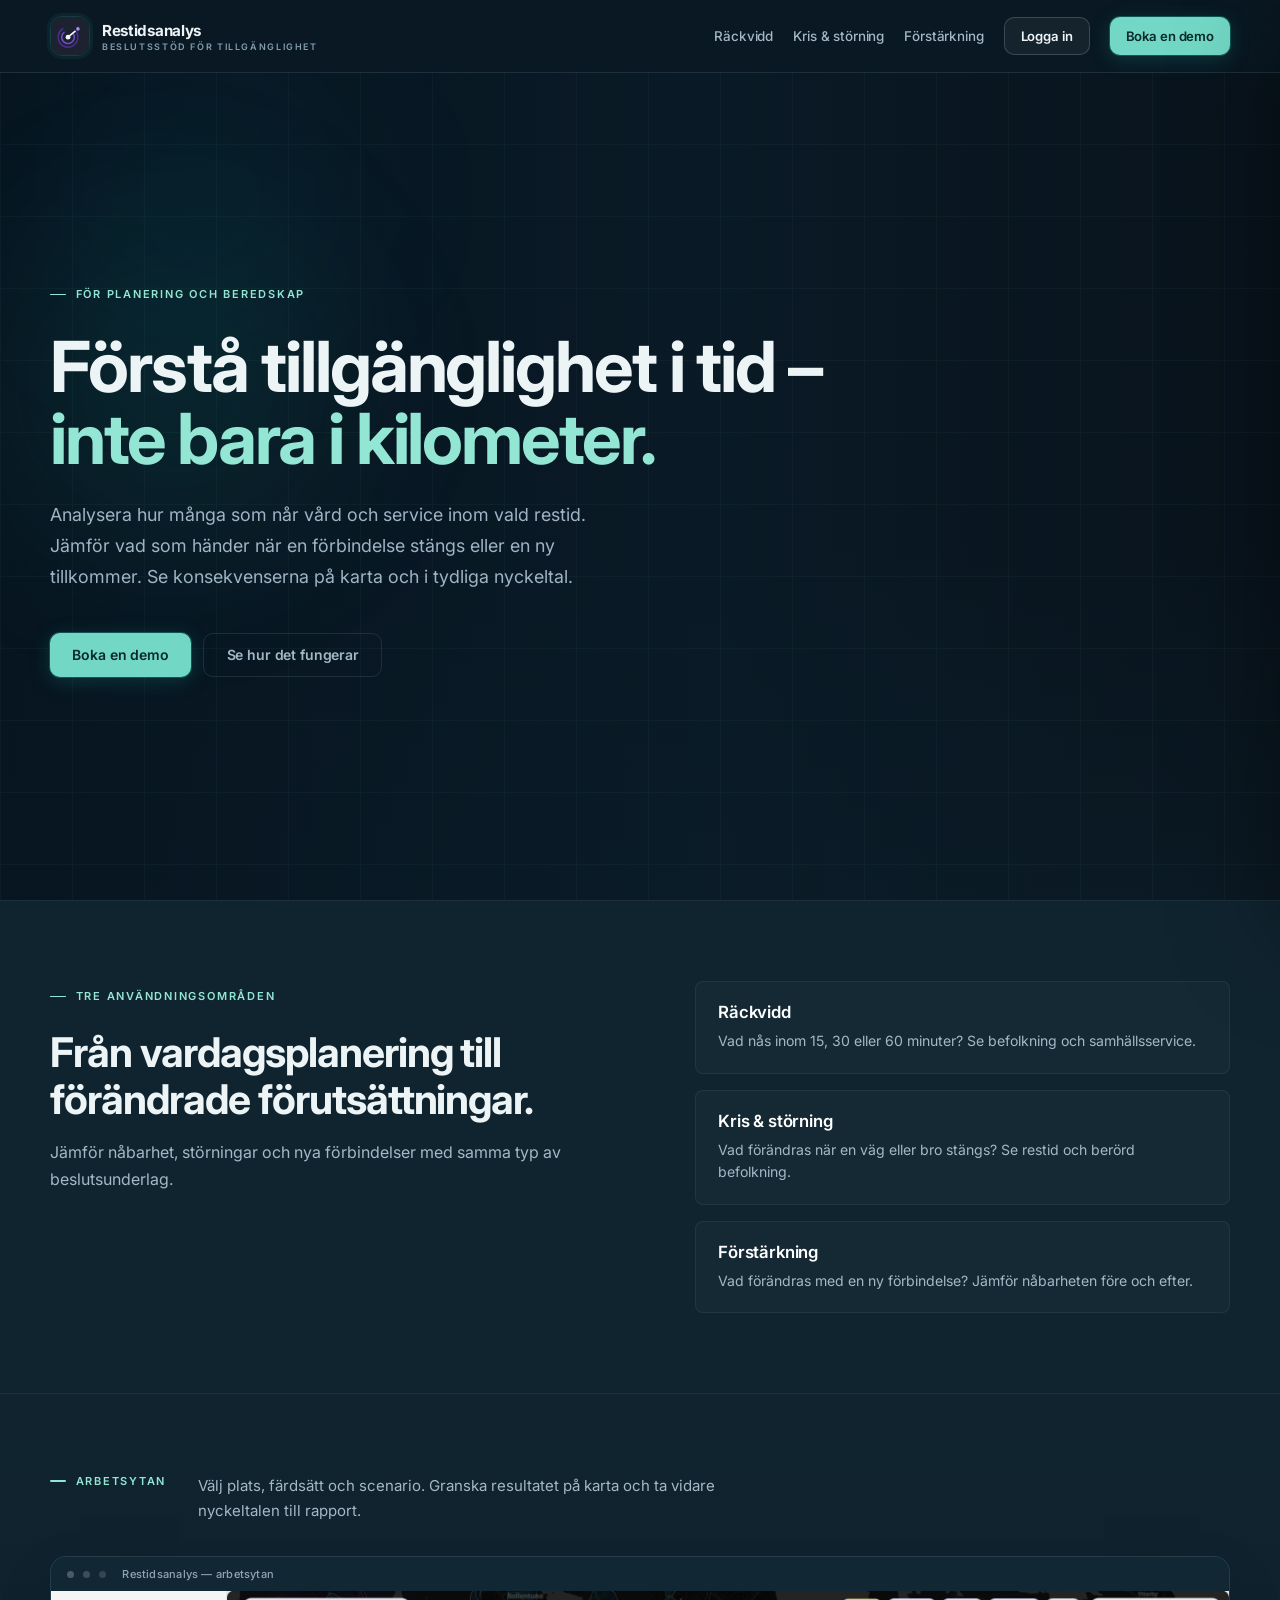
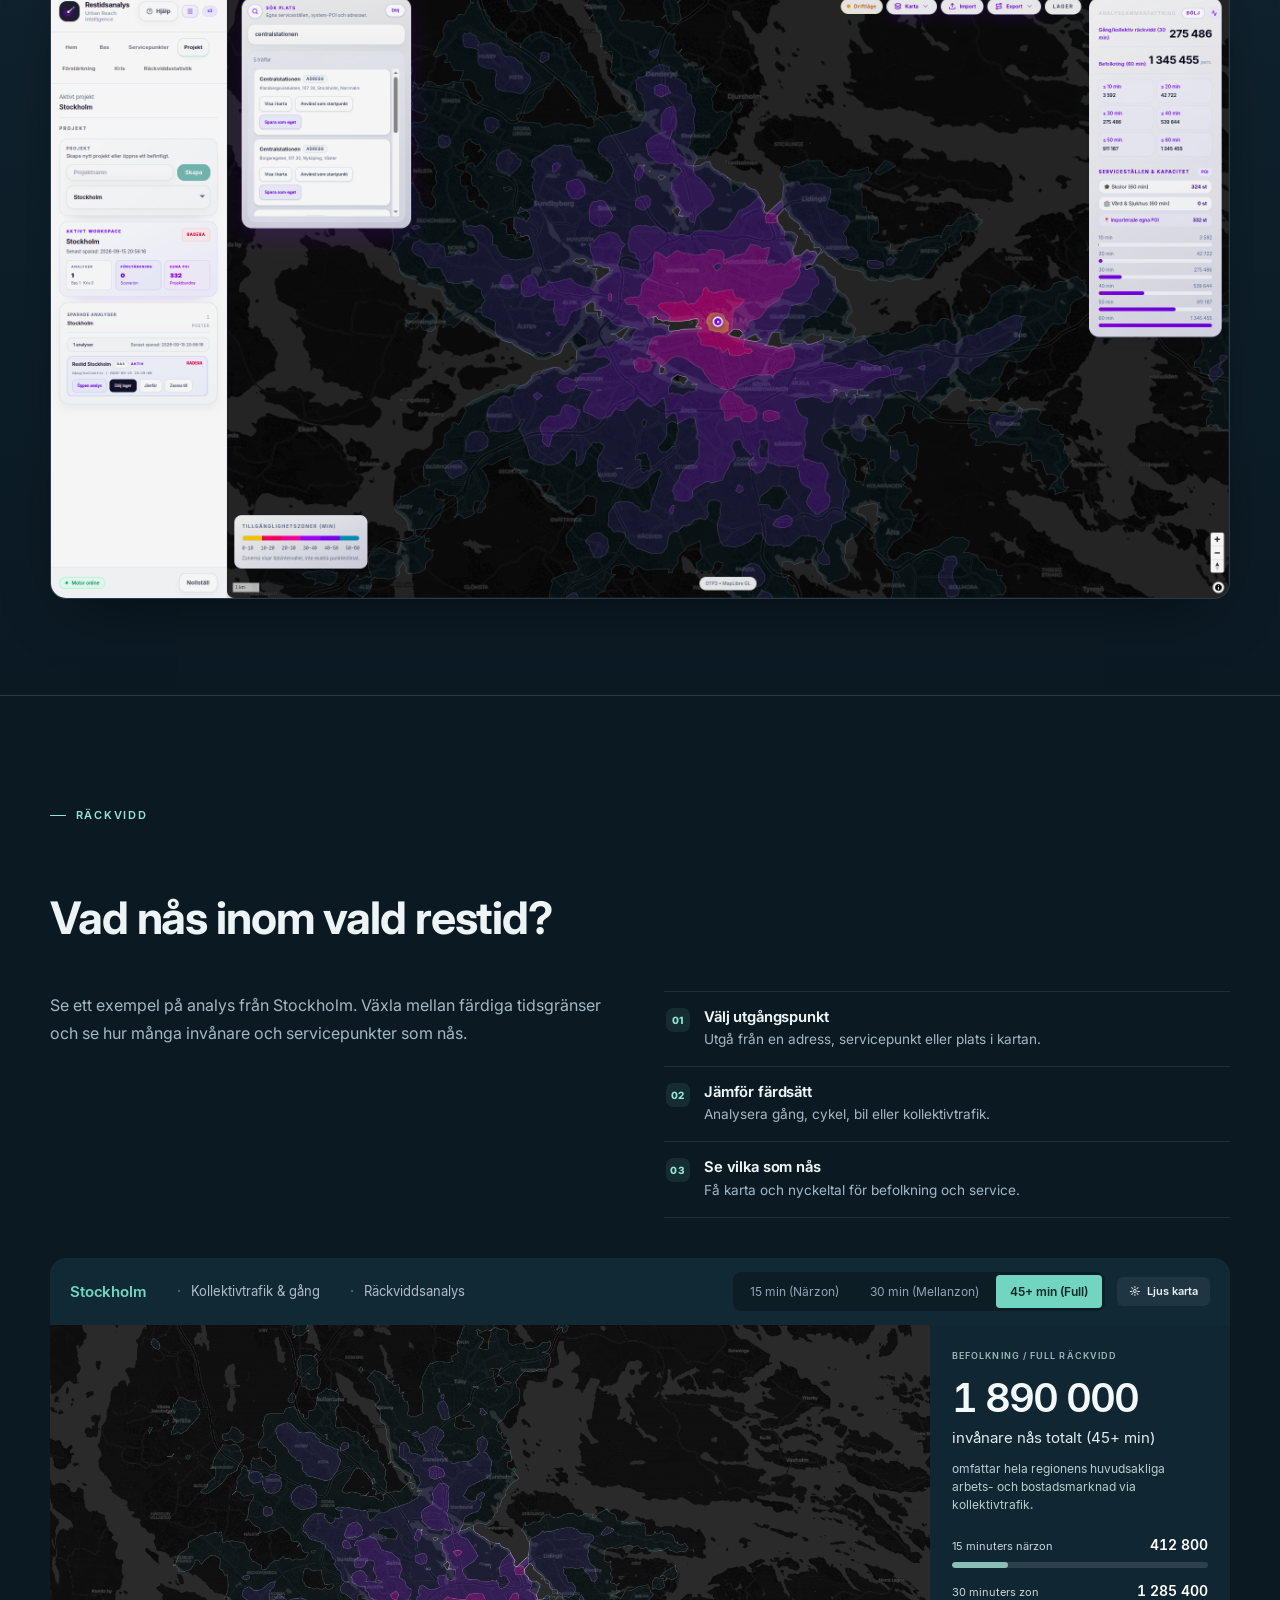
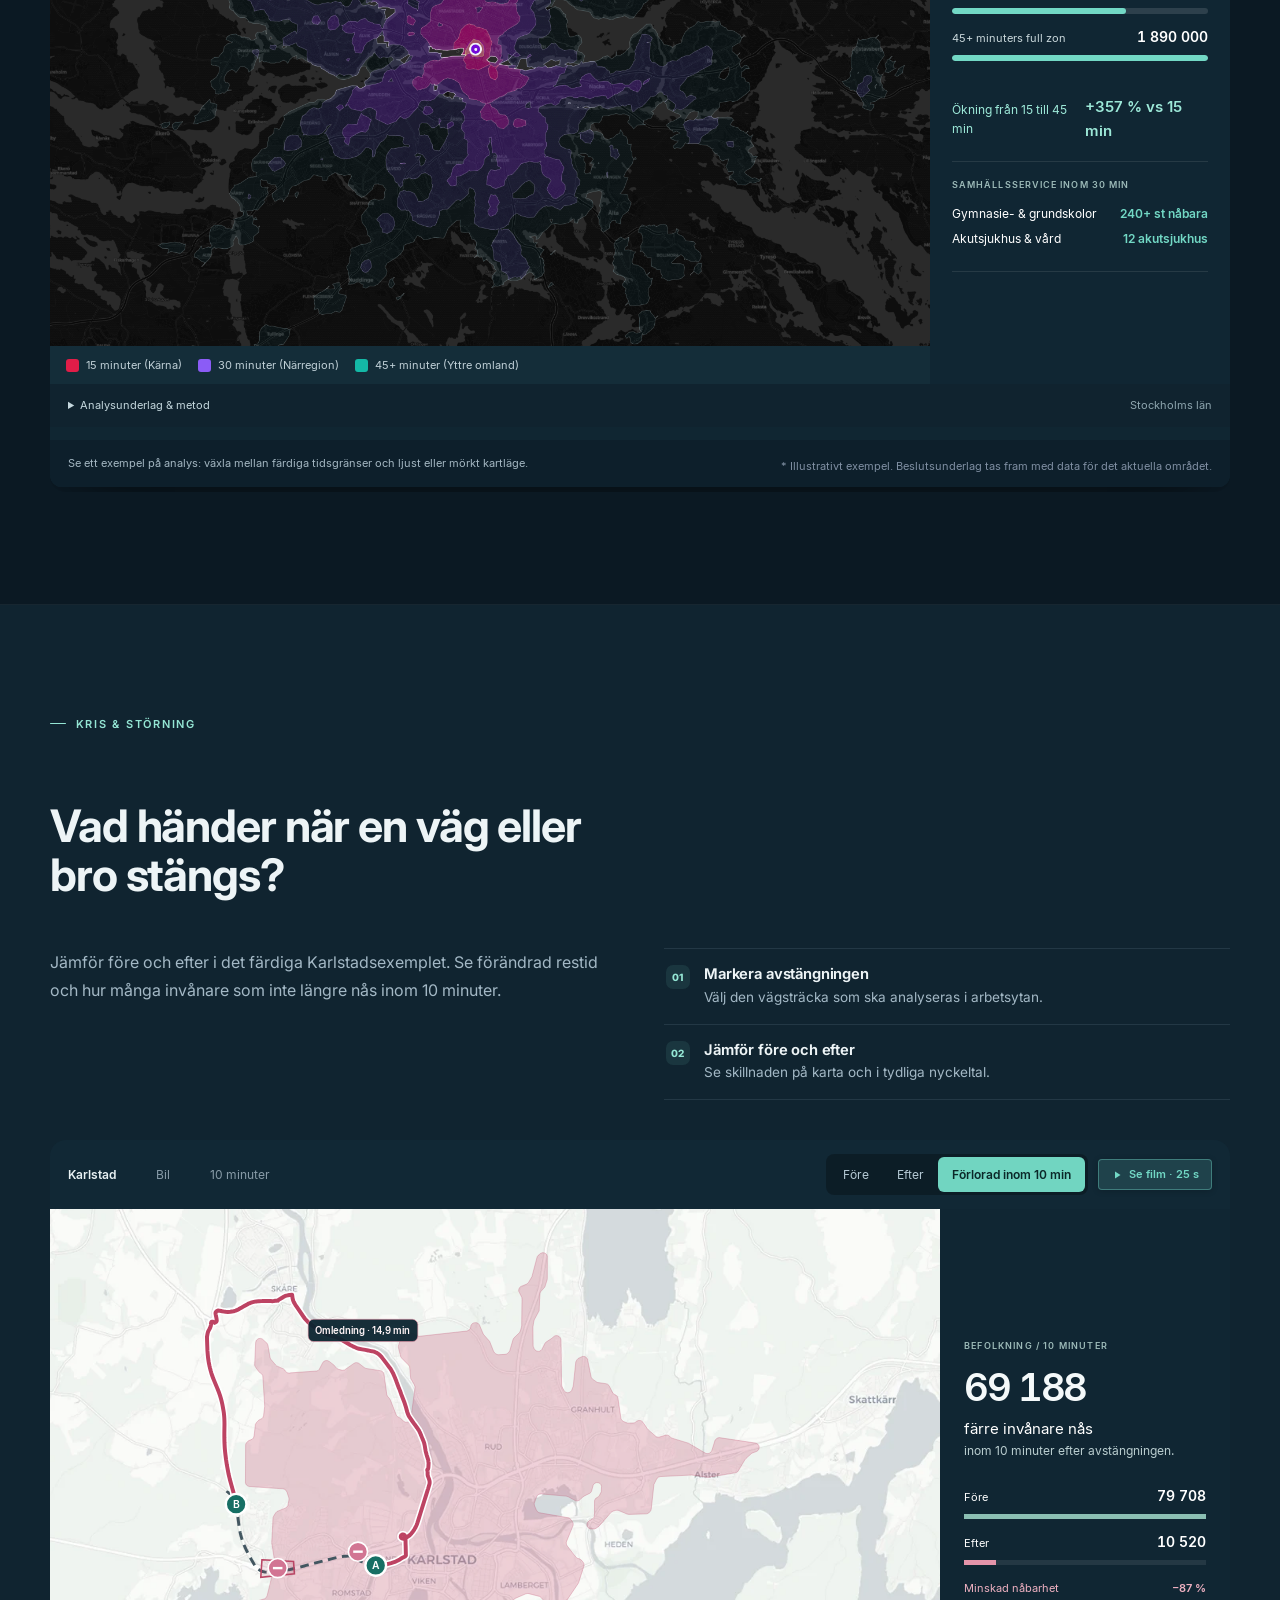
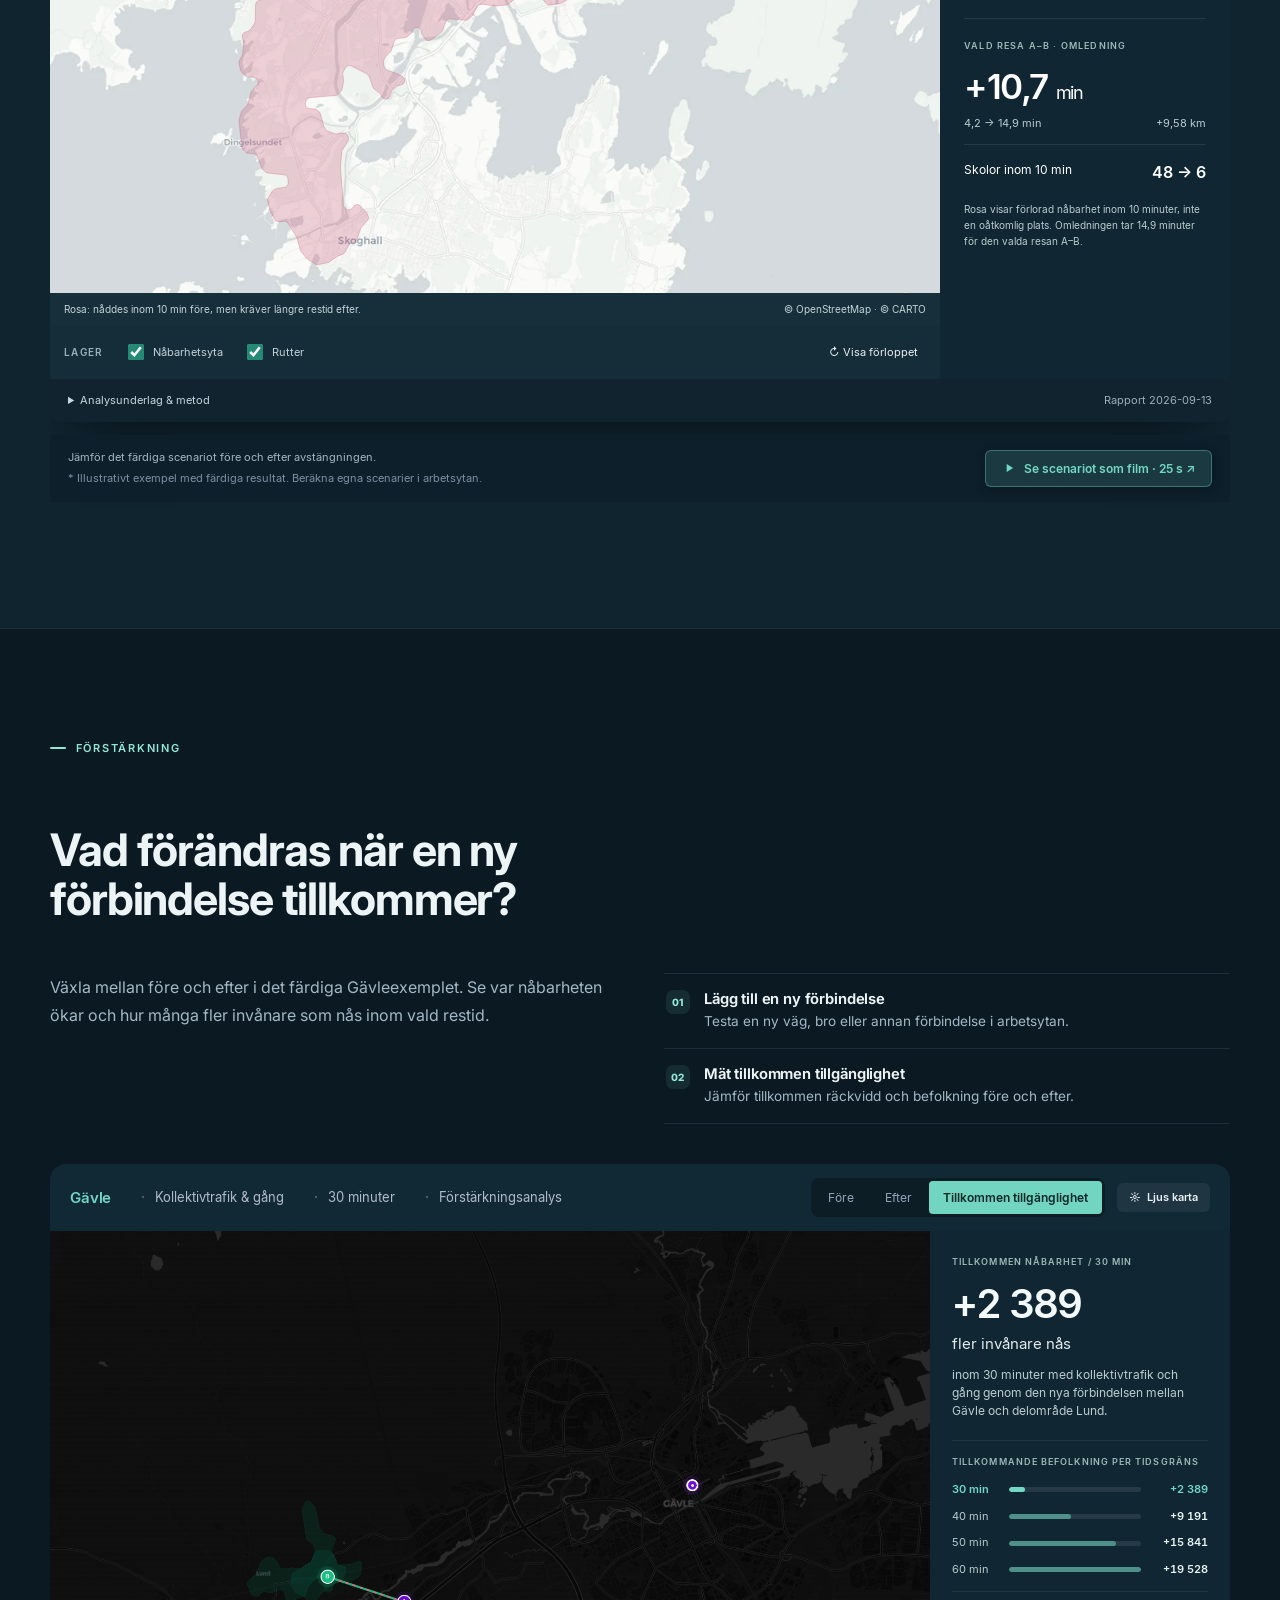
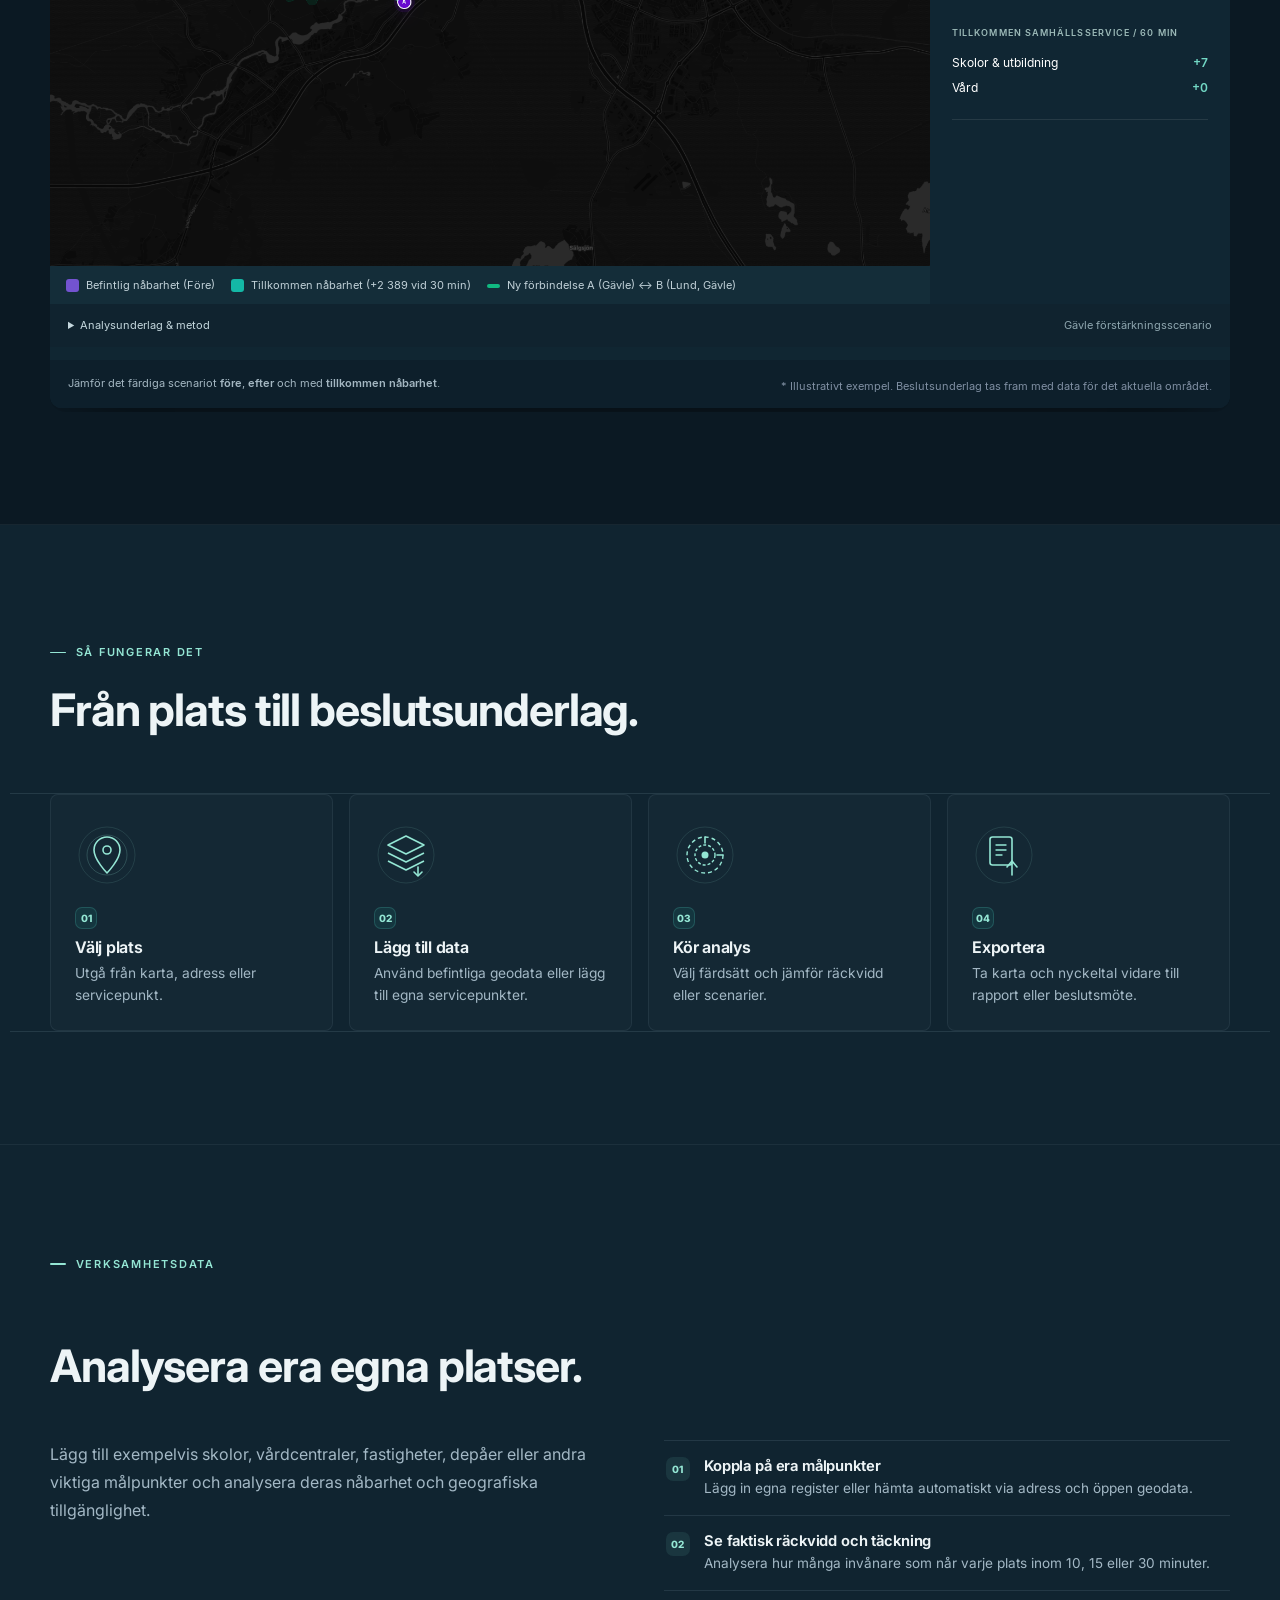
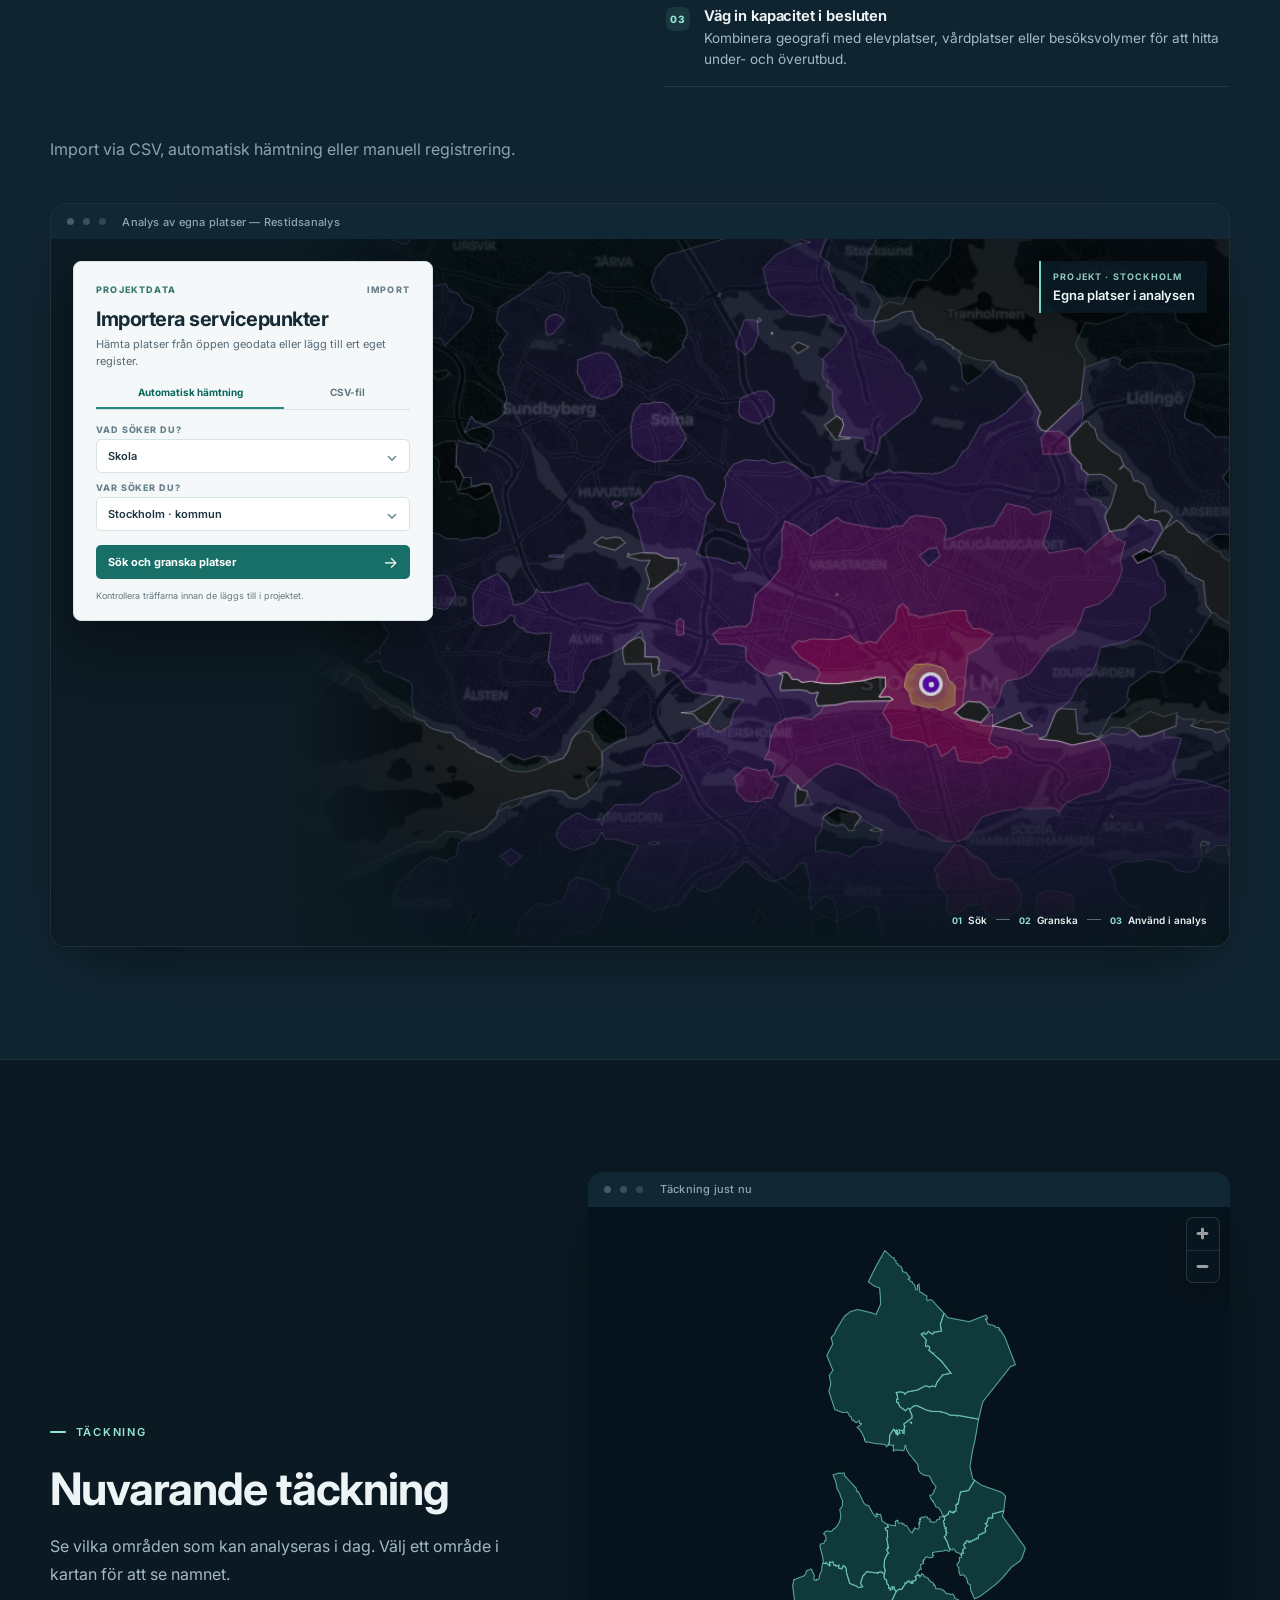
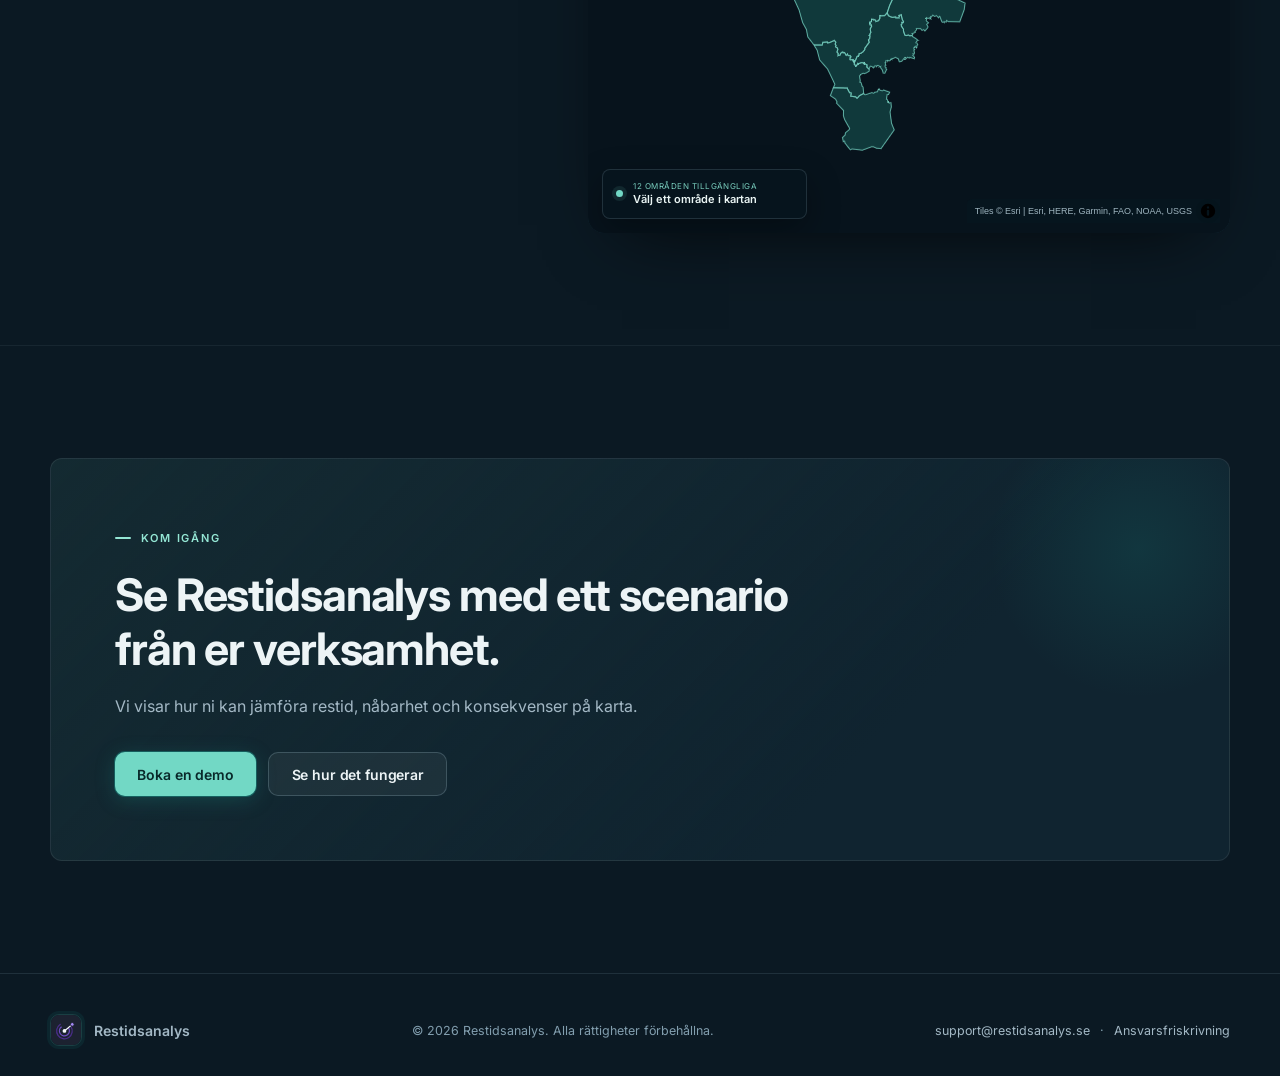
==== commit 5f0b82c2: "Refine service import preview and clarify crisis reachability" ====
--- a/index.html
+++ b/index.html
@@ -146,7 +146,7 @@
           <span class="kicker">Kris &amp; störning</span>
           <h2>Vad händer när en väg eller bro stängs?</h2>
           <p>
-            Jämför före och efter i det färdiga Karlstadsexemplet. Se förändrad restid, förlorad nåbarhet och hur många invånare som berörs.
+            Jämför före och efter i det färdiga Karlstadsexemplet. Se förändrad restid och hur många invånare som inte längre nås inom 10 minuter.
           </p>
           <div class="step-list">
             <div class="step-item">
@@ -284,7 +284,7 @@
       </div>
     </section>
 
-    <!-- SERVICEPUNKTER -->
+    <!-- SERVICEPUNKTER / EGNA PLATSER -->
     <section id="servicepunkter" class="feature-block alt wide">
       <div class="feature-inner">
         <div class="app-frame service-preview">
@@ -292,34 +292,59 @@
             <span class="app-frame-dot"></span>
             <span class="app-frame-dot"></span>
             <span class="app-frame-dot"></span>
-            <span class="app-frame-bar-title">Importera servicepunkter — Restidsanalys</span>
-          </div>
-          <div class="service-preview-media">
-            <img class="app-frame-img" src="assets/images/landing-servicepunkter-import.png" alt="Guidat flöde för att importera servicepunkter i Restidsanalys">
+            <span class="app-frame-bar-title">Analys av egna platser — Restidsanalys</span>
+          </div>
+          <div class="service-preview-media" role="img" aria-label="Illustration av importflödet: välj datakälla och område, granska träffar och använd servicepunkterna i projektets analys">
+            <div class="service-preview-map" aria-hidden="true"></div>
+            <div class="service-map-label" aria-hidden="true">
+              <span>PROJEKT · STOCKHOLM</span>
+              <strong>Egna platser i analysen</strong>
+            </div>
+            <div class="service-import-window" aria-hidden="true">
+              <div class="service-window-topline"><span>PROJEKTDATA</span><span>IMPORT</span></div>
+              <h3>Importera servicepunkter</h3>
+              <p>Hämta platser från öppen geodata eller lägg till ert eget register.</p>
+              <div class="service-window-tabs"><span class="selected">Automatisk hämtning</span><span>CSV-fil</span></div>
+              <div class="service-window-field"><small>VAD SÖKER DU?</small><strong>Skola <span>⌄</span></strong></div>
+              <div class="service-window-field"><small>VAR SÖKER DU?</small><strong>Stockholm · kommun <span>⌄</span></strong></div>
+              <div class="service-window-action">Sök och granska platser <span>→</span></div>
+              <div class="service-window-foot">Kontrollera träffarna innan de läggs till i projektet.</div>
+            </div>
+            <div class="service-process" aria-hidden="true"><span><b>01</b> Sök</span><i></i><span><b>02</b> Granska</span><i></i><span><b>03</b> Använd i analys</span></div>
           </div>
         </div>
         <div class="feature-text">
-          <span class="kicker">Servicepunkter</span>
-          <h2>Ta med era egna servicepunkter.</h2>
+          <span class="kicker">Verksamhetsdata</span>
+          <h2>Analysera era egna platser.</h2>
           <p>
-            Lägg till skolor, vård och annan service via adress eller eget register. Ange kapacitet när det är relevant för analysen.
+            Lägg till exempelvis skolor, vårdcentraler, fastigheter, depåer eller andra viktiga målpunkter och analysera deras nåbarhet och geografiska tillgänglighet.
           </p>
           <div class="step-list">
             <div class="step-item">
               <span class="step-num">01</span>
               <div class="step-body">
-                <h3>Sök eller importera</h3>
-                <p>Hitta platser via adress eller importera ett CSV-register.</p>
+                <h3>Koppla på era målpunkter</h3>
+                <p>Lägg in egna register eller hämta automatiskt via adress och öppen geodata.</p>
               </div>
             </div>
             <div class="step-item">
               <span class="step-num">02</span>
               <div class="step-body">
-                <h3>Ange kapacitet</h3>
-                <p>Jämför tillgång till exempelvis elev- eller vårdplatser.</p>
-              </div>
-            </div>
-          </div>
+                <h3>Se faktisk räckvidd och täckning</h3>
+                <p>Analysera hur många invånare som når varje plats inom 10, 15 eller 30 minuter.</p>
+              </div>
+            </div>
+            <div class="step-item">
+              <span class="step-num">03</span>
+              <div class="step-body">
+                <h3>Väg in kapacitet i besluten</h3>
+                <p>Kombinera geografi med elevplatser, vårdplatser eller besöksvolymer för att hitta under- och överutbud.</p>
+              </div>
+            </div>
+          </div>
+          <p class="service-tech-note">
+            Import via CSV, automatisk hämtning eller manuell registrering.
+          </p>
         </div>
       </div>
     </section>
--- a/palette.css
+++ b/palette.css
@@ -22,10 +22,33 @@
 .app-frame{border-color:rgba(159,190,204,.1);box-shadow:0 24px 64px -30px rgba(0,0,0,.68)}
 .app-frame-bar{border-bottom:0;background:#112834}
 
-/* Focus the service-point example on the guided import workflow. */
+/* Product-faithful preview: real workspace map and a restrained import workflow. */
 .service-preview{background:#111f2a}
-.service-preview-media{position:relative;aspect-ratio:1.75;overflow:hidden;background:#101f29}
-.feature-block.wide .service-preview .app-frame-img{position:absolute;left:50%;top:50%;width:125%;max-width:none;transform:translate(-50%,-50%);filter:saturate(.78) contrast(.97)}
+.service-preview-media{position:relative;aspect-ratio:800/480;min-height:390px;overflow:hidden;background:#0d1b24}
+.service-preview-map{position:absolute;inset:0;background-image:linear-gradient(90deg,rgba(9,23,32,.28),rgba(9,23,32,.12) 58%,rgba(9,23,32,.3)),url("assets/images/landing-product-overview.png");background-size:cover,auto 200%;background-position:center,43% 46%;filter:saturate(.72) contrast(1.05)}
+.service-preview-media::before{content:"";position:absolute;z-index:1;inset:0 auto 0 0;width:36%;background:linear-gradient(90deg,#0d1b24 0%,#0d1b24 58%,transparent 100%);pointer-events:none}
+.service-preview-media::after{content:"";position:absolute;inset:0;pointer-events:none;background:linear-gradient(0deg,rgba(8,22,30,.96),transparent 27%,transparent 75%,rgba(8,22,30,.3))}
+.service-map-label{position:absolute;z-index:1;right:22px;top:22px;display:grid;gap:5px;padding:10px 12px;border-left:2px solid #72d8c5;background:rgba(10,27,37,.82);color:#eff8f8;box-shadow:0 8px 22px rgba(0,0,0,.18)}
+.service-map-label span{font-size:9px;font-weight:700;letter-spacing:.13em;color:#91c9c2}
+.service-map-label strong{font-size:13px;font-weight:600}
+.service-import-window{position:absolute;z-index:2;left:22px;top:22px;width:min(360px,53%);padding:22px 22px 17px;background:#f5f8f8;color:#162b35;border:1px solid #d7e2e4;border-radius:8px;box-shadow:0 22px 50px rgba(0,0,0,.38)}
+.service-window-topline{display:flex;justify-content:space-between;color:#387a72;font-size:9px;font-weight:800;letter-spacing:.13em}
+.service-window-topline span:last-child{color:#6a808a}
+.service-import-window h3{margin:12px 0 5px;font-size:20px;line-height:1.2;letter-spacing:-.025em}
+.service-import-window>p{margin:0 0 17px;color:#546875;font-size:11px;line-height:1.5}
+.service-window-tabs{display:grid;grid-template-columns:1.5fr 1fr;gap:0;border-bottom:1px solid #d6e2e3;margin-bottom:14px;color:#627780;font-size:10px;font-weight:700}
+.service-window-tabs span{padding:0 0 9px;text-align:center}
+.service-window-tabs .selected{color:#0a665a;border-bottom:2px solid #228b7d}
+.service-window-field{margin:0 0 9px}
+.service-window-field small{display:block;margin-bottom:4px;color:#65818b;font-size:9px;font-weight:800;letter-spacing:.1em}
+.service-window-field strong{display:flex;justify-content:space-between;align-items:center;padding:9px 11px;border:1px solid #d6e2e3;border-radius:5px;background:#fff;color:#203640;font-size:11px;font-weight:600}
+.service-window-field strong span{font-size:15px;color:#6b8990;line-height:10px}
+.service-window-action{display:flex;justify-content:space-between;align-items:center;margin-top:14px;padding:10px 12px;border-radius:5px;background:#176f67;color:#fff;font-size:11px;font-weight:700}
+.service-window-action span{font-size:16px;font-weight:400;line-height:11px}
+.service-window-foot{margin-top:11px;color:#637881;font-size:9px;line-height:1.4}
+.service-process{position:absolute;z-index:2;right:22px;bottom:20px;display:flex;align-items:center;gap:9px;color:#e5f1f0;font-size:10px;font-weight:600}
+.service-process span{white-space:nowrap}.service-process b{color:#91e1d2;margin-right:3px;font-size:9px}.service-process i{width:14px;height:1px;background:#8aa6aa;opacity:.6}
+.service-tech-note{font-size:11px;color:var(--faint,#829eae);margin-top:16px;opacity:.85}
 
 /* Vector coverage map generated from the canonical coverage GeoJSON. */
 .coverage-preview{border:0;box-shadow:0 26px 70px -34px rgba(0,0,0,.82)}
@@ -58,8 +81,20 @@
 
 @media(max-width:680px){
   .feature-block,.how-section,.coverage-section{padding-top:4.5rem;padding-bottom:4.5rem}
-  .service-preview-media{aspect-ratio:.96}
-  .feature-block.wide .service-preview .app-frame-img{width:210%}
+  .service-preview-media{aspect-ratio:auto;height:455px;min-height:0}
+  .service-preview-map{background-size:cover,auto 130%;background-position:center,43% 55%}
+  .service-map-label{top:12px;right:12px;left:12px;padding:7px 9px}
+  .service-map-label strong{font-size:11px}
+  .service-import-window{top:80px;left:12px;right:12px;width:auto;padding:17px 17px 13px}
+  .service-import-window h3{font-size:18px}
+  .service-import-window>p{margin-bottom:12px}
+  .service-window-tabs{margin-bottom:10px}
+  .service-window-field{margin-bottom:7px}
+  .service-window-field strong{padding:7px 9px}
+  .service-window-action{margin-top:10px;padding:9px 11px}
+  .service-window-foot{margin-top:8px}
+  .service-process{right:12px;left:12px;bottom:13px;justify-content:center;gap:6px;font-size:9px}
+  .service-process i{width:8px}
   .coverage-preview{max-width:460px;margin-inline:auto}
   .coverage-vector-map{aspect-ratio:auto;height:clamp(450px,122vw,520px)}
   .coverage-readout{left:10px;bottom:10px;min-width:0;right:10px}
